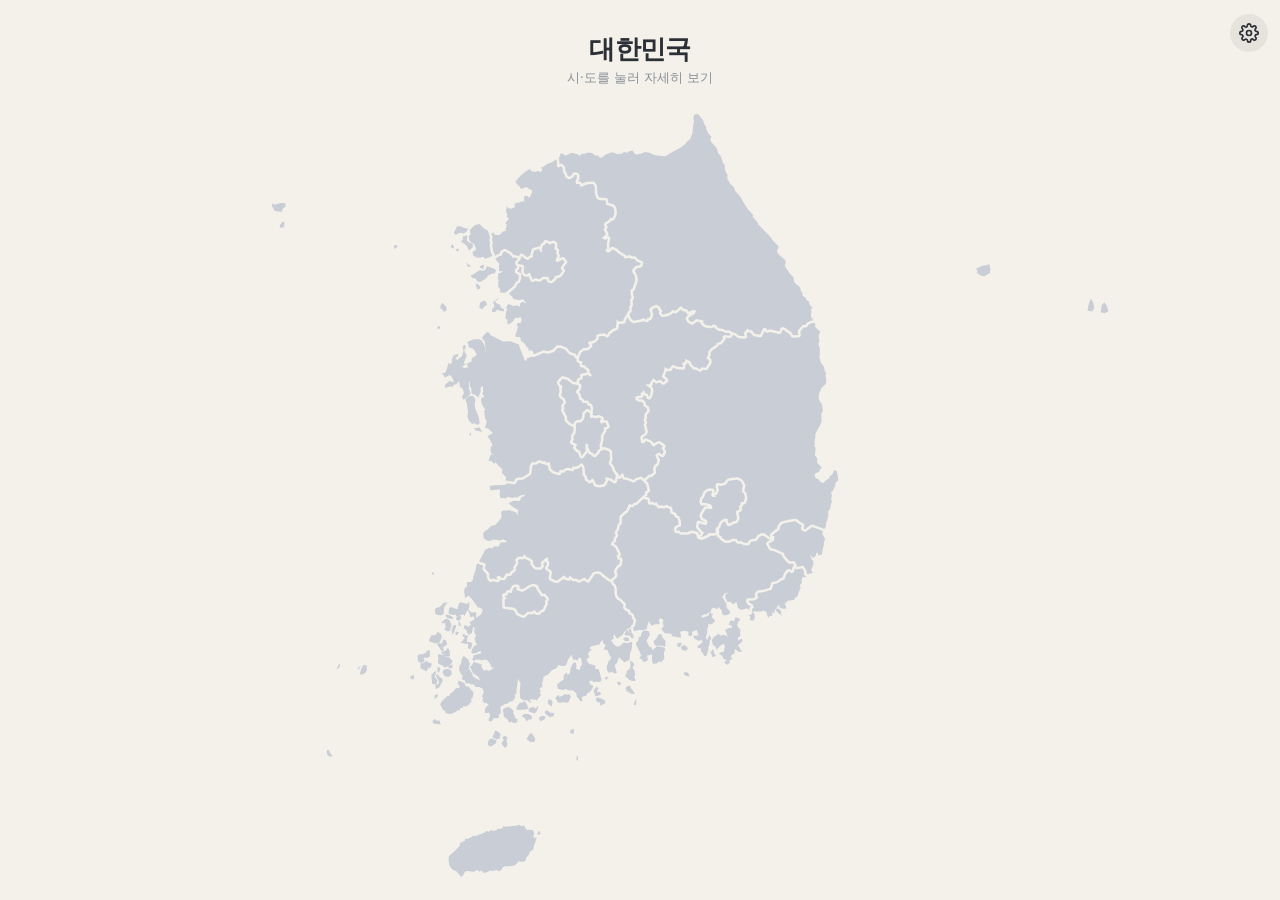
==== GABODA/index.html @ 6cecd407 "Add files via upload" ====
<!DOCTYPE html>
<html lang="ko"><head><meta charset="utf-8">
<meta name="viewport" content="width=device-width, initial-scale=1, viewport-fit=cover">
<link rel="manifest" href="manifest.webmanifest">
<meta name="theme-color" content="#f4f1ea">
<meta name="mobile-web-app-capable" content="yes">
<meta name="apple-mobile-web-app-capable" content="yes">
<meta name="apple-mobile-web-app-status-bar-style" content="default">
<meta name="apple-mobile-web-app-title" content="여행 지도">
<link rel="apple-touch-icon" href="icons/apple-touch-icon.png">
<link rel="icon" type="image/png" sizes="32x32" href="icons/favicon-32.png">
<title>대한민국 스크래치 지도 샘플 2</title>
<style>
:root{color-scheme:light;--bg:#f4f1ea;--fill:#c9ced6;--hover:#6f9fd6;--text:#2b2f36;--muted:#8a909a;--btn:rgba(0,0,0,.06);--sh:rgba(0,0,0,.4);--sheet:#fff;box-sizing:border-box;padding-top:env(safe-area-inset-top,0px);padding-bottom:env(safe-area-inset-bottom,0px)}
@media (prefers-color-scheme:dark){:root:not([data-theme="light"]){color-scheme:dark;--bg:#1d2127;--fill:#4a525d;--hover:#4f86c6;--text:#eee;--muted:#8d95a1;--btn:rgba(255,255,255,.1);--sh:rgba(0,0,0,.75);--sheet:#2a3038}}
:root[data-theme="dark"]{color-scheme:dark;--bg:#1d2127;--fill:#4a525d;--hover:#4f86c6;--text:#eee;--muted:#8d95a1;--btn:rgba(255,255,255,.1);--sh:rgba(0,0,0,.75);--sheet:#2a3038}
html{-webkit-text-size-adjust:100%;text-size-adjust:100%}
html,body{margin:0;height:100%;background:var(--bg);color:var(--text);font-family:system-ui,-apple-system,"Apple SD Gothic Neo","Malgun Gothic",sans-serif;-webkit-tap-highlight-color:transparent;user-select:none;-webkit-user-select:none}
body{height:100dvh;overflow:hidden;overscroll-behavior:none;-webkit-touch-callout:none;display:flex;flex-direction:column;transition:background-color .4s ease,color .4s ease}
header{position:relative;text-align:center;padding:14px 12px 4px;flex:none}
#crumb{margin:0;font-size:13px;line-height:18px;min-height:18px;color:var(--muted);transition:opacity .13s ease,transform .13s ease}
#crumb.out{opacity:0;transform:translateY(-4px)}
h1{margin:0;font-size:26px;font-weight:700;letter-spacing:-.02em;transition:opacity .13s ease,transform .13s ease}
h1.out{opacity:0;transform:translateY(-5px)}
#sub{margin:2px 0 0;font-size:13px;color:var(--muted);min-height:18px}
#back{position:absolute;left:12px;top:16px;border:0;border-radius:999px;background:var(--btn);color:var(--text);font:inherit;font-size:14px;padding:7px 13px;cursor:pointer;opacity:0;transform:translateX(-8px);pointer-events:none;transition:opacity .35s ease,transform .35s ease}
#back.show{opacity:1;transform:none;pointer-events:auto}
#gear,#theme{position:absolute;right:12px;top:14px;width:38px;height:38px;border:0;border-radius:50%;background:var(--btn);color:var(--text);display:grid;place-items:center;cursor:pointer;padding:0;transition:background-color .4s ease,transform .3s ease}
@media (hover:hover){#theme:hover{transform:rotate(18deg)}}
#theme svg{width:20px;height:20px;grid-area:1/1;transition:opacity .3s ease,transform .5s cubic-bezier(.2,.8,.3,1)}
#theme .sun{opacity:0;transform:rotate(-90deg) scale(.5)}
:root[data-theme="dark"] #theme .moon{opacity:0;transform:rotate(90deg) scale(.5)}
:root[data-theme="dark"] #theme .sun{opacity:1;transform:none}
#stage{flex:1;min-height:0;position:relative}
svg#map{position:absolute;left:0;top:0;width:100%;height:100%;display:block;--lift:9px;touch-action:manipulation}
.prov,.city{fill:var(--fill);stroke:var(--bg);paint-order:stroke;stroke-linejoin:round;transform:translateY(0);filter:drop-shadow(0 0 0 rgba(0,0,0,0))}
.prov{stroke-width:5px;transition:transform .3s cubic-bezier(.2,.8,.3,1),filter .3s,fill .25s,opacity .6s ease,stroke .4s ease}
.city{stroke-width:3.5px;opacity:0;transition:transform .3s cubic-bezier(.2,.8,.3,1),filter .3s,fill .25s,opacity .55s ease var(--d,0ms),stroke .4s ease}
.prov.visited,.city.visited{fill:var(--pc,var(--fill))}
@supports (color:color-mix(in srgb,red 50%,white)){.prov.visited,.city.visited{fill:color-mix(in srgb,var(--pc) 55%,var(--bg))}}   /* hover·선택 색보다 연하게 */
.prov.lift,.city.lift{fill:var(--pc,var(--hover));transform:translateY(calc(var(--lift) * -1));filter:drop-shadow(0 calc(var(--lift) * 1.4) calc(var(--lift) * .9) var(--sh))}
.pg{visibility:hidden;transition:visibility 0s .6s}
.pg.on{visibility:visible;transition-delay:0s}
.pg.on .city{opacity:1}
.pg:not(.on) .city{transition-delay:0s,0s,0s,0s}
#pVis{transition:opacity .6s ease}
svg.zoomed #pVis{opacity:.14}
svg.zoomed .prov.sel{opacity:0;transition-delay:0s,0s,0s,.3s}
.city.picked{fill:var(--pc,var(--hover));filter:drop-shadow(0 calc(var(--lift) * .5) calc(var(--lift) * .6) var(--sh))}
.pg .city.gone{opacity:.15;transition-delay:0s}
#sheet{position:fixed;left:12px;right:12px;bottom:calc(12px + env(safe-area-inset-bottom,0px));top:var(--sheet-top,40%);max-width:880px;margin:0 auto;background:var(--sheet);border-radius:28px;box-shadow:0 10px 40px var(--sh);display:flex;flex-direction:column;overflow:hidden;transform:translateY(calc(100% + 40px));opacity:0;visibility:hidden;transition:transform .45s cubic-bezier(.5,0,.75,0),opacity .3s ease,visibility 0s .45s}
#sheet.open{transform:none;opacity:1;visibility:visible;transition:transform .85s cubic-bezier(.22,1,.36,1) .35s,opacity .4s ease .35s,visibility 0s 0s}
.grab{flex:none;width:40px;height:5px;border-radius:3px;background:var(--muted);opacity:.4;margin:10px auto 0}
.shead{flex:none;display:flex;align-items:center;justify-content:space-between;gap:10px;padding:12px 20px 8px}
.shead h2{margin:0;font-size:18px}
.shead button{border:0;border-radius:999px;background:var(--btn);color:var(--text);font:inherit;font-size:14px;padding:8px 14px;cursor:pointer}
.sbody{flex:1;min-height:0;overflow-y:auto;overscroll-behavior:contain;-webkit-overflow-scrolling:touch;padding:6px 20px 24px}
.shead h2{line-height:1.2}
#sheetSub{margin:2px 0 0;font-size:13px;color:var(--muted);min-height:16px}
.list{display:flex;flex-direction:column;gap:10px}
.item{box-sizing:border-box;width:100%;display:flex;align-items:center;gap:6px;padding:12px 8px 12px 12px;border-radius:20px;background:var(--btn);cursor:pointer;transition:transform .2s ease,box-shadow .2s ease}
.item:focus-within{box-shadow:inset 0 0 0 2px var(--pc,var(--hover));outline:none}
@media (hover:hover){.item:hover{box-shadow:inset 0 0 0 2px var(--pc,var(--hover))}}
.item:active{transform:scale(.985)}
.thumb{flex:none;width:56px;height:56px;border-radius:16px;background:var(--pc,var(--hover));display:grid;place-items:center;color:rgba(0,0,0,.4)}
.thumb svg{width:26px;height:26px}
.txt{flex:1;min-width:0;display:flex;flex-direction:column;gap:3px}
.dt{display:block;font-size:15px;font-weight:650;letter-spacing:-.01em;white-space:nowrap;overflow:hidden;text-overflow:ellipsis}
.dur{font-size:12px;color:var(--muted)}
.sm{font-size:14px;color:var(--muted);white-space:nowrap;overflow:hidden;text-overflow:ellipsis}
.side{flex:none;display:flex;align-items:center;gap:4px;color:var(--muted);font-size:12px}
.side svg{width:18px;height:18px}
.empty{text-align:center;color:var(--muted);padding:56px 12px;font-size:14px;line-height:1.7}
.empty b{display:block;color:var(--text);font-size:16px;margin-bottom:4px}
#sheet.open .item,#sheet.open .empty{animation:rise .6s cubic-bezier(.22,1,.36,1) backwards;animation-delay:calc(.8s + var(--i,0) * 70ms)}
@keyframes rise{from{opacity:0;transform:translateY(18px)}to{opacity:1;transform:none}}
#sheetTitle,#sheetSub{transition:opacity .13s ease}
#sheetTitle.out,#sheetSub.out{opacity:0}
.hl{flex:1;display:flex;align-items:center;min-width:0}
.hl>div{min-width:0}
#sheetTitle{white-space:nowrap;overflow:hidden;text-overflow:ellipsis}
#addBtn{flex:none;white-space:nowrap}
#sback{flex:none;width:0;height:32px;margin:0;padding:0;opacity:0;overflow:hidden;border:0;border-radius:50%;background:var(--btn);color:var(--text);display:grid;place-items:center;cursor:pointer;transition:width .4s cubic-bezier(.22,1,.36,1),margin .4s cubic-bezier(.22,1,.36,1),opacity .25s ease}
#sback svg{width:18px;height:18px}
#sheet.gal #sback{width:32px;margin-right:10px;opacity:1}
.panes{position:relative;flex:1;min-height:0;overflow:hidden}
.pane{position:absolute;inset:0;display:flex;flex-direction:column;transition:transform .55s cubic-bezier(.22,1,.36,1) .05s,opacity .35s ease .1s,visibility 0s 0s}
#paneGal{transform:translateX(40px);opacity:0;visibility:hidden;transition:transform .45s cubic-bezier(.4,0,.2,1),opacity .3s ease,visibility 0s .45s}
#sheet.gal #paneList{transform:translateX(-40px);opacity:0;visibility:hidden;pointer-events:none;transition:transform .45s cubic-bezier(.4,0,.2,1),opacity .3s ease,visibility 0s .3s}
#sheet.gal #paneGal{transform:none;opacity:1;visibility:visible;transition:transform .55s cubic-bezier(.22,1,.36,1) .05s,opacity .35s ease .1s,visibility 0s 0s}
.tb{flex:none;display:flex;justify-content:center;padding:2px 0 8px}
.seg{position:relative;display:inline-flex;padding:3px;border-radius:999px;background:var(--btn)}
.seg i{position:absolute;left:3px;top:3px;width:40px;height:26px;border-radius:999px;background:var(--sheet);box-shadow:0 1px 3px var(--sh);transition:transform .4s cubic-bezier(.22,1,.36,1)}
.seg.five i{transform:translateX(40px)}
.seg button{position:relative;z-index:1;width:40px;height:26px;padding:0;border:0;background:none;color:var(--muted);display:grid;place-items:center;cursor:pointer;transition:color .25s}
.seg button.on{color:var(--text)}
.seg svg{width:14px;height:14px}
.gbody{padding:4px 16px 22px}
.ggrid{display:grid;grid-template-columns:repeat(var(--cols,3),1fr);gap:6px}
.ggrid.c5{gap:4px}
.ph{aspect-ratio:1;border-radius:12px;display:grid;place-items:center;color:rgba(0,0,0,.28)}
.ggrid.c5 .ph{border-radius:8px}
.ph svg{width:32%;height:32%}
#sheet.gal .ph{animation:pop .5s cubic-bezier(.22,1,.36,1) backwards;animation-delay:calc(.3s + min(var(--i),14) * 35ms)}
@keyframes pop{from{opacity:0;transform:scale(.9)}}
#viewer{position:fixed;inset:0;z-index:20;visibility:hidden;cursor:default;background:rgba(6,8,12,0);-webkit-backdrop-filter:blur(0);backdrop-filter:blur(0);transition:background-color .45s ease,-webkit-backdrop-filter .45s ease,backdrop-filter .45s ease,visibility 0s .5s}
#viewer.show{visibility:visible;background:rgba(6,8,12,.66);-webkit-backdrop-filter:blur(16px);backdrop-filter:blur(16px);transition:background-color .45s ease,-webkit-backdrop-filter .45s ease,backdrop-filter .45s ease,visibility 0s 0s}
.vph{position:fixed;margin:0;overflow:hidden;aspect-ratio:auto}
#vcap{position:fixed;margin:0;color:#fff;font-size:16px;line-height:1.5;text-align:center;opacity:0;transform:translateY(10px);transition:opacity .2s ease,transform .45s cubic-bezier(.22,1,.36,1)}
#viewer.show #vcap{opacity:1;transform:none;transition:opacity .35s ease .3s,transform .5s cubic-bezier(.22,1,.36,1) .3s}
.ph{cursor:pointer}
[hidden]{display:none!important}
#addBtn{transition:opacity .25s ease}
#sheet.gal #sback,#sheet.frm #sback{width:32px;margin-right:10px;opacity:1}
#sheet.frm #paneList,#sheet.frm #paneGal{transform:translateX(-40px);opacity:0;visibility:hidden;pointer-events:none;transition:transform .45s cubic-bezier(.4,0,.2,1),opacity .3s ease,visibility 0s .3s}
#paneForm{transform:translateX(40px);opacity:0;visibility:hidden;transition:transform .45s cubic-bezier(.4,0,.2,1),opacity .3s ease,visibility 0s .45s}
#sheet.frm #paneForm{transform:none;opacity:1;visibility:visible;transition:transform .55s cubic-bezier(.22,1,.36,1) .05s,opacity .35s ease .1s,visibility 0s 0s}
#sheet.frm #addBtn{opacity:0;pointer-events:none}
.fbody{padding:6px 20px 14px}
.flabel{font-size:13px;font-weight:650;color:var(--muted);margin-bottom:8px}
.flabel .opt{font-weight:500;opacity:.8}
.sflabel{font-size:12px;color:var(--muted);margin:0 0 5px 2px}
.field{margin-top:20px}
.row2{display:grid;grid-template-columns:1fr 1fr;gap:10px}
.drop{position:relative;width:100%;aspect-ratio:16/10;border:0;border-radius:20px;background-color:var(--btn);background-size:cover;background-position:center;display:grid;place-items:center;color:var(--muted);font:inherit;font-size:14px;cursor:pointer;overflow:hidden;transition:opacity .2s ease,transform .2s ease}
.drop.wide{aspect-ratio:4/3}
.drop:active{transform:scale(.99)}
.drop.busy{opacity:.55}
.drop .dh{display:grid;gap:8px;justify-items:center}
.drop .dh svg{width:30px;height:30px}
.drop.has .dh{display:none}
.drop .chg{position:absolute;right:10px;bottom:10px;padding:6px 12px;border-radius:999px;background:rgba(0,0,0,.55);color:#fff;font-size:12px;opacity:0;pointer-events:none;transition:opacity .25s ease}
.drop.has .chg{opacity:1}
.inp{-webkit-appearance:none;appearance:none;-webkit-user-select:text;user-select:text;display:block;min-height:48px;text-align:left;width:100%;box-sizing:border-box;min-width:0;border:0;border-radius:14px;background:var(--btn);color:var(--text);font:inherit;font-size:16px;padding:13px 14px;outline:none;box-shadow:inset 0 0 0 2px transparent;transition:box-shadow .2s ease}
.inp:focus{box-shadow:inset 0 0 0 2px var(--pc,var(--hover))}
.fcount{text-align:right;font-size:12px;color:var(--muted);margin:6px 4px 0}
.fbar{flex:none;padding:8px 20px 18px}
.save{width:100%;border:0;border-radius:999px;padding:14px;font:inherit;font-size:16px;font-weight:650;color:#1d2127;background:var(--pc,var(--hover));cursor:pointer;transition:opacity .25s ease,transform .2s ease}
.save:disabled{opacity:.35;cursor:default}
.save:not(:disabled):active{transform:scale(.985)}
.gempty{grid-column:1/-1}
#sheet.open .list.re .item{animation-delay:calc(.12s + var(--i,0) * 40ms)}
#sheet.open .list.re .item.new{animation:rise .6s cubic-bezier(.22,1,.36,1) backwards,flash 2s ease both;animation-delay:calc(.12s + var(--i,0) * 40ms),.5s}
@keyframes flash{0%,55%{box-shadow:inset 0 0 0 2px var(--pc,var(--hover))}100%{box-shadow:inset 0 0 0 2px transparent}}
#sheet.gal .ph.add{animation-delay:.35s}
#sheet.gal .ph.re{animation:none}
@media (min-width:900px){
  #sheet{left:auto;right:16px;margin:0;max-width:none;width:clamp(420px,42vw,640px);bottom:calc(16px + env(safe-area-inset-bottom,0px));transform:translateX(calc(100% + 60px))}   /* 넓은 화면: 오른쪽에서 나와 오른쪽에 위치 */
}
#toast{position:fixed;left:50%;bottom:calc(28px + env(safe-area-inset-bottom,0px));z-index:40;max-width:calc(100vw - 32px);padding:11px 18px;border-radius:999px;background:rgba(20,22,26,.92);color:#fff;font-size:14px;text-align:center;opacity:0;transform:translate(-50%,12px);pointer-events:none;transition:opacity .3s ease,transform .4s cubic-bezier(.22,1,.36,1)}
#toast.show{opacity:1;transform:translate(-50%,0)}

.ib{appearance:none;border:0;background:none;color:inherit;font:inherit;text-align:left;flex:1;min-width:0;display:flex;align-items:center;gap:14px;padding:0;cursor:pointer;outline:none}
.rc{flex:none;width:36px;display:flex;flex-direction:column;align-items:center;justify-content:center;gap:1px}
.sc{font-size:12px;line-height:1.2;color:var(--muted);white-space:nowrap;cursor:pointer}
.more{flex:none;width:36px;height:32px;border:0;border-radius:50%;background:none;color:var(--muted);display:grid;place-items:center;cursor:pointer;transition:background .2s ease}
@media (hover:hover){.more:hover{background:rgba(128,128,128,.2)}}
.more svg{width:20px;height:20px}
#menu{position:fixed;z-index:30;min-width:140px;padding:6px;border-radius:16px;background:var(--sheet);box-shadow:0 12px 40px var(--sh),0 0 0 1px var(--btn);transform-origin:top right;transform:scale(.9);opacity:0;visibility:hidden;transition:transform .25s cubic-bezier(.22,1,.36,1),opacity .2s ease,visibility 0s .25s}
#menu.show{transform:none;opacity:1;visibility:visible;transition-delay:0s}
#menu button{display:flex;align-items:center;gap:10px;width:100%;border:0;background:none;color:#ff6b6b;font:inherit;font-size:15px;padding:11px 12px;border-radius:10px;cursor:pointer}
#menu button:hover{background:var(--btn)}
#menu svg{width:18px;height:18px}
#dlg,#prog,#settings{position:fixed;inset:0;z-index:35;display:grid;place-items:center;padding:24px;background:rgba(6,8,12,0);-webkit-backdrop-filter:blur(0);backdrop-filter:blur(0);visibility:hidden;transition:background-color .3s ease,-webkit-backdrop-filter .3s ease,backdrop-filter .3s ease,visibility 0s .3s}
#dlg.show,#prog.show,#settings.show{visibility:visible;background:rgba(6,8,12,.5);-webkit-backdrop-filter:blur(8px);backdrop-filter:blur(8px);transition-delay:0s}
#dlg .card,#prog .card,#settings .card{width:min(320px,100%);background:var(--sheet);color:var(--text);border-radius:24px;padding:22px 20px 16px;box-shadow:0 20px 60px rgba(0,0,0,.4);transform:scale(.92) translateY(8px);opacity:0;transition:transform .4s cubic-bezier(.22,1,.36,1),opacity .25s ease}
#dlg.show .card,#prog.show .card,#settings.show .card{transform:none;opacity:1}
#dlg h3,#prog h3,#settings h3{margin:0 0 6px;font-size:17px}
#dlg p,#prog p,#settings p{margin:0 0 18px;font-size:14px;color:var(--muted);line-height:1.55}
#dlg .btns,#prog .btns,#settings .btns{display:flex;gap:10px}
#dlg .btns button,#prog .btns button,#settings .btns button{flex:1;border:0;border-radius:999px;padding:12px;font:inherit;font-size:15px;font-weight:650;cursor:pointer;background:var(--btn);color:var(--text)}
#dlg .btns .danger,#prog .btns .danger,#settings .btns .danger{background:#ff6b6b;color:#fff}
#toast.act{pointer-events:auto}
#toast button{margin-left:14px;border:0;background:none;color:#8fc1ff;font:inherit;font-weight:650;cursor:pointer;padding:0}
.tb{position:relative}
.ph{position:relative}
#vdel{position:fixed;top:calc(14px + env(safe-area-inset-top,0px));right:14px;width:44px;height:44px;border:0;border-radius:50%;background:rgba(255,255,255,.14);color:#fff;display:grid;place-items:center;cursor:pointer;opacity:0;transition:opacity .25s ease,background .2s ease}
#viewer.show #vdel{opacity:1;transition:opacity .35s ease .3s,background .2s ease}
#vdel:hover{background:rgba(255,107,107,.75)}
#vdel svg{width:22px;height:22px}
input{-webkit-user-select:text;user-select:text}
.inp::-webkit-date-and-time-value{text-align:left;min-height:1.4em}
#sheet,.panes,.drop{isolation:isolate}
.shd{fill:#000;stroke:none;opacity:0;pointer-events:none;transition:opacity .3s ease}
html.wk .lift,html.wk .picked{filter:none!important}
#back.lock,#back.show.lock{opacity:0;pointer-events:none}
#settings{z-index:32}
#prog{z-index:36}
#theme{position:relative;right:auto;top:auto;flex:none}
@media (hover:hover){#gear:hover{transform:rotate(60deg)}}
#gear svg{width:20px;height:20px}
#gear.dot::after{content:'';position:absolute;right:5px;top:5px;width:9px;height:9px;box-sizing:border-box;border-radius:50%;background:#ff6b6b;border:2px solid var(--bg)}
#dlg .btns .ok,#prog .btns .ok{background:var(--hover);color:#fff}
.shd2{display:flex;align-items:center;justify-content:space-between;margin-bottom:4px}
#settings .shd2 h3{margin:0}
#setClose{width:34px;height:34px;border:0;border-radius:50%;background:var(--btn);color:var(--text);display:grid;place-items:center;cursor:pointer;padding:0}
#setClose svg{width:18px;height:18px}
.srow{display:flex;align-items:center;justify-content:space-between;gap:12px;width:100%;box-sizing:border-box;margin-top:10px;padding:10px 14px;min-height:56px;border:0;border-radius:16px;background:var(--btn);color:var(--text);font:inherit;font-size:16px;text-align:left}
button.srow{cursor:pointer}
.srow svg.i{width:20px;height:20px;color:var(--muted);flex:none}
#settings .sinfo{white-space:pre-line;margin:14px 2px 0;font-size:12px;line-height:1.7;color:var(--muted)}
.bar{height:6px;border-radius:3px;background:var(--btn);overflow:hidden;margin:0 0 18px}
.bar i{display:block;height:100%;width:0;border-radius:3px;background:var(--hover);transition:width .25s ease}
#pgMsg{white-space:pre-line}
.allbtn{display:flex;align-items:center;justify-content:center;width:100%;box-sizing:border-box;padding:14px;border:0;border-radius:16px;background:var(--btn);color:var(--text);font:inherit;font-size:15px;font-weight:650;cursor:pointer;transition:transform .2s ease,box-shadow .2s ease}
@media (hover:hover){.allbtn:hover{box-shadow:inset 0 0 0 2px var(--pc,var(--hover))}}
.allbtn:active{transform:scale(.985)}
#sheet.open .allbtn{animation:rise .6s cubic-bezier(.22,1,.36,1) backwards;animation-delay:calc(.8s + var(--i,0) * 70ms)}
#sheet.open .list.re .allbtn{animation-delay:calc(.12s + var(--i,0) * 40ms)}
.hit{fill:transparent;stroke:none;pointer-events:all;cursor:pointer}
.chg{display:none}.chg.on{display:block}
svg.zoomed #pHit{pointer-events:none}
svg.zoomed #pHit .hit{pointer-events:none}
</style>
<script>if(/AppleWebKit/.test(navigator.userAgent)&&!/Chrome|Chromium|Edg|Android/.test(navigator.userAgent))document.documentElement.classList.add('wk');try{var s=localStorage.getItem('theme');document.documentElement.dataset.theme=s||(matchMedia('(prefers-color-scheme: dark)').matches?'dark':'light')}catch(e){}</script></head><body>
<header>
<button id="back" aria-label="대한민국 전체 보기">‹ 대한민국</button>
<button id="gear" type="button" aria-label="설정" title="설정"><svg viewBox="0 0 24 24" fill="none" stroke="currentColor" stroke-width="2" stroke-linecap="round" stroke-linejoin="round"><circle cx="12" cy="12" r="3"/><path d="M19.4 15a1.7 1.7 0 00.3 1.8l.1.1a2 2 0 11-2.8 2.8l-.1-.1a1.7 1.7 0 00-1.8-.3 1.7 1.7 0 00-1 1.5V21a2 2 0 11-4 0v-.1a1.7 1.7 0 00-1.1-1.5 1.7 1.7 0 00-1.8.3l-.1.1a2 2 0 11-2.8-2.8l.1-.1a1.7 1.7 0 00.3-1.8 1.7 1.7 0 00-1.5-1H3a2 2 0 110-4h.1a1.7 1.7 0 001.5-1.1 1.7 1.7 0 00-.3-1.8l-.1-.1a2 2 0 112.8-2.8l.1.1a1.7 1.7 0 001.8.3H9a1.7 1.7 0 001-1.5V3a2 2 0 114 0v.1a1.7 1.7 0 001 1.5 1.7 1.7 0 001.8-.3l.1-.1a2 2 0 112.8 2.8l-.1.1a1.7 1.7 0 00-.3 1.8V9a1.7 1.7 0 001.5 1H21a2 2 0 110 4h-.1a1.7 1.7 0 00-1.5 1z"/></svg></button>
<p id="crumb"></p>
<h1 id="title">대한민국</h1>
<p id="sub">시·도를 눌러 자세히 보기</p>
</header>
<div id="stage">
<svg id="map" xmlns="http://www.w3.org/2000/svg" viewBox="0 0 987 900">
<defs><path id="p0" fill-rule="evenodd" vector-effect="non-scaling-stroke" d="M307.9,851.9L309.6,848.9L307.8,844.8L303.7,843.9L301.7,844.7L298.2,841.5L297.8,839.2L294.0,839.7L291.9,838.2L288.1,839.4L274.9,840.5L273.0,839.8L271.6,842.8L266.8,842.9L264.7,844.7L260.3,845.7L259.1,844.1L255.7,846.4L252.8,845.6L251.0,847.5L239.6,851.8L238.3,850.9L231.6,854.7L227.9,854.8L227.5,857.2L221.5,860.0L221.5,863.0L215.1,869.7L209.0,874.7L208.2,878.4L209.1,885.5L211.0,889.2L213.4,891.4L217.8,893.3L223.0,900.0L225.9,897.9L226.5,895.2L229.5,892.7L238.2,893.8L242.0,891.7L244.5,893.7L247.1,892.3L249.7,895.3L254.9,894.0L256.5,892.2L260.2,892.8L265.3,891.7L266.9,893.1L269.7,892.1L272.7,888.2L275.1,887.2L279.5,887.5L286.7,886.0L291.1,881.3L295.2,882.2L298.9,881.0L300.0,876.9L303.2,873.6L303.9,870.5L308.4,867.3L308.5,864.8L312.3,853.5L309.1,853.6L307.9,851.9ZM314.9,844.9L312.9,848.5L313.8,850.4L317.0,848.8L314.9,844.9Z"/><path id="c0" fill-rule="evenodd" vector-effect="non-scaling-stroke" d="M209.1,885.5L211.0,889.2L213.4,891.4L217.8,893.3L223.0,900.0L225.9,897.9L226.5,895.2L229.5,892.7L238.2,893.8L242.0,891.7L244.5,893.7L247.1,892.3L249.7,895.3L254.9,894.0L256.5,892.2L260.2,892.8L265.3,891.7L266.9,893.1L269.7,892.1L272.7,888.2L275.1,887.2L279.5,887.5L286.7,886.0L291.1,881.3L295.2,882.2L298.9,881.0L300.0,876.9L303.2,873.6L303.9,870.5L308.4,867.3L308.5,864.8L312.3,853.5L309.1,853.6L307.9,851.9L305.8,852.3L297.0,858.0L292.5,858.9L288.3,862.8L285.0,861.6L281.4,862.2L278.8,865.8L274.5,865.8L264.6,870.6L260.6,870.4L258.8,872.0L252.4,873.3L246.4,872.7L245.3,875.1L242.7,876.1L236.9,874.6L231.8,875.7L230.0,878.0L224.8,880.3L222.7,883.0L217.5,885.1L213.6,883.1L210.2,883.7L209.1,885.5Z"/><path id="c1" fill-rule="evenodd" vector-effect="non-scaling-stroke" d="M314.9,844.9L312.9,848.5L313.8,850.4L317.0,848.8L314.9,844.9ZM305.8,852.3L297.0,858.0L292.5,858.9L288.3,862.8L285.0,861.6L281.4,862.2L278.8,865.8L274.5,865.8L264.6,870.6L260.6,870.4L258.8,872.0L252.4,873.3L246.4,872.7L245.3,875.1L242.7,876.1L236.9,874.6L231.8,875.7L230.0,878.0L224.8,880.3L222.7,883.0L217.5,885.1L213.6,883.1L210.2,883.7L209.1,885.5L208.2,878.4L209.0,874.7L215.1,869.7L221.5,863.0L221.5,860.0L227.5,857.2L227.9,854.8L231.6,854.7L238.3,850.9L239.6,851.8L251.0,847.5L252.8,845.6L255.7,846.4L259.1,844.1L260.3,845.7L264.7,844.7L266.8,842.9L271.6,842.8L273.0,839.8L274.9,840.5L288.1,839.4L291.9,838.2L294.0,839.7L297.8,839.2L298.2,841.5L301.7,844.7L303.7,843.9L307.8,844.8L309.6,848.9L307.9,851.9L305.8,852.3Z"/><path id="p1" fill-rule="evenodd" vector-effect="non-scaling-stroke" d="M477.3,471.1L472.5,469.0L471.9,463.5L467.4,462.1L465.8,460.8L462.1,462.4L459.5,461.3L456.9,462.4L453.3,457.7L451.4,458.8L448.6,457.1L446.1,458.0L445.9,454.3L443.9,452.0L439.8,451.8L440.1,448.2L435.3,452.4L429.5,458.3L426.7,458.7L424.6,460.8L421.0,460.1L417.6,467.7L414.9,469.2L412.1,472.3L409.8,474.1L409.7,482.2L407.5,484.1L406.7,488.8L404.2,493.4L405.3,497.4L403.2,499.3L402.9,503.0L400.8,504.8L399.5,508.0L404.7,511.4L408.6,519.4L406.4,520.6L407.5,525.4L410.5,525.7L409.8,530.9L406.9,532.8L402.9,539.4L404.6,543.0L404.2,544.9L400.5,548.4L398.5,548.8L400.9,555.6L402.8,556.6L404.0,560.7L403.8,565.2L404.8,569.5L407.6,573.3L409.5,573.8L414.3,578.5L414.2,583.0L417.5,586.5L420.0,587.1L420.3,589.8L424.2,591.7L424.6,595.2L426.6,597.2L425.4,602.1L423.7,604.6L426.4,610.0L433.3,608.5L438.4,608.9L442.3,607.0L442.2,605.0L444.8,597.8L446.1,601.3L448.2,604.0L450.0,602.1L457.3,601.4L456.3,596.1L458.7,594.5L461.9,597.4L460.5,599.9L462.2,603.7L459.2,607.3L462.7,612.0L465.5,612.8L471.3,613.1L471.6,616.0L482.4,617.7L481.6,610.6L487.6,609.4L491.4,611.1L490.9,614.6L493.3,616.0L495.6,614.7L495.5,610.8L501.0,608.7L501.5,610.5L503.0,615.2L496.6,615.3L498.5,619.3L504.1,621.7L505.6,619.8L508.2,622.7L500.8,628.6L506.1,630.8L505.9,634.1L507.6,635.0L509.9,639.6L512.4,639.0L514.6,632.8L514.6,628.9L516.0,625.6L516.5,620.6L518.2,618.8L515.8,614.1L513.3,620.5L511.7,617.6L513.5,611.4L513.2,607.3L514.7,604.6L514.2,601.1L517.5,602.2L519.5,601.3L522.8,597.7L518.6,593.3L520.1,589.4L515.4,588.5L515.0,591.5L507.5,594.3L506.3,592.0L510.5,589.8L512.0,590.7L514.4,588.2L517.2,588.2L518.1,583.9L520.9,582.3L524.9,584.0L527.0,581.4L530.7,586.3L530.5,588.6L532.8,591.5L536.4,590.9L540.8,588.8L539.0,585.1L536.3,582.8L536.0,577.9L531.1,569.4L534.0,565.3L538.5,564.8L534.4,566.9L535.0,571.5L537.4,575.5L540.5,575.3L544.3,578.4L547.7,575.2L549.7,582.7L553.7,584.9L559.9,583.1L563.0,585.2L565.8,583.7L568.4,582.3L567.0,578.6L563.0,576.5L561.9,574.0L568.5,573.9L571.6,572.4L573.7,569.9L572.2,566.6L574.0,564.6L579.3,564.2L589.3,561.2L591.3,554.7L596.4,553.6L601.5,549.8L604.2,549.4L606.7,542.8L609.5,539.6L613.0,541.7L615.6,540.2L616.8,535.7L619.1,532.1L615.9,527.1L611.2,527.8L608.4,525.5L604.3,520.4L603.9,517.9L592.7,512.9L588.8,512.3L585.7,507.0L592.3,503.0L592.4,498.0L590.0,497.1L587.1,499.2L581.2,494.7L577.7,494.2L572.4,497.0L569.9,501.0L567.2,500.9L562.8,502.4L560.9,506.1L557.4,505.8L552.6,503.7L549.7,504.0L548.1,501.4L543.6,500.8L539.6,502.7L535.0,503.1L530.4,499.9L530.2,498.0L527.3,496.5L527.5,491.9L525.9,486.8L523.6,488.1L523.1,494.0L520.4,494.6L515.2,494.1L513.2,496.7L506.5,499.3L505.0,498.6L503.9,498.5L502.9,493.4L496.3,491.3L492.6,491.9L490.3,493.4L482.2,493.2L480.1,490.9L477.2,491.6L477.3,488.3L482.4,486.4L482.3,480.1L480.4,474.9L477.3,473.4L477.3,471.1ZM459.7,613.5L456.2,613.5L452.3,620.0L450.0,621.7L451.0,626.1L453.5,627.3L458.3,626.8L463.8,628.3L464.2,621.6L460.2,616.9L459.7,613.5ZM441.2,609.0L437.8,609.7L435.7,612.4L435.1,616.2L432.5,617.2L432.0,621.0L429.2,623.8L430.0,627.6L433.0,632.8L435.4,638.4L433.2,641.6L435.8,642.7L437.4,645.6L440.0,646.3L443.5,643.9L442.4,639.0L448.4,637.1L448.0,644.5L449.4,648.3L453.3,648.1L457.1,645.9L458.7,646.8L462.9,642.4L462.1,634.2L463.5,633.4L463.4,629.7L459.6,628.3L453.9,627.8L449.1,632.4L447.5,628.9L445.0,628.2L441.6,621.2L445.9,614.3L444.2,610.1L441.2,609.0ZM546.6,593.5L544.9,599.0L542.2,597.0L540.0,598.6L538.7,602.4L542.6,603.5L542.1,606.3L538.5,606.3L533.9,609.0L535.5,610.7L537.5,616.5L533.6,614.3L528.8,615.3L526.1,612.7L524.5,615.1L521.9,615.9L518.7,620.5L520.0,626.6L522.6,627.8L524.6,632.0L528.4,627.6L532.9,624.4L534.0,628.0L533.0,634.2L527.5,635.3L528.2,637.5L531.0,639.0L532.7,643.1L536.6,644.0L533.2,647.2L537.2,649.7L540.3,646.8L539.0,644.5L542.9,642.8L541.0,639.4L545.8,635.7L545.7,631.1L550.5,634.2L554.7,634.5L549.5,626.6L555.1,622.0L554.0,618.2L551.2,620.9L548.8,618.4L551.6,616.7L552.5,614.2L551.8,610.7L552.9,608.9L548.6,603.5L549.6,599.1L552.2,597.1L551.0,594.7L546.6,593.5ZM487.0,658.1L485.3,660.6L487.9,662.7L492.5,663.3L490.9,658.9L487.0,658.1ZM520.2,630.7L517.1,635.3L518.8,637.4L518.6,639.8L521.2,640.4L523.6,638.8L521.6,636.3L520.2,630.7ZM487.1,626.6L484.3,626.9L482.1,629.4L483.9,632.2L488.3,633.3L490.7,630.2L487.1,626.6ZM481.5,623.3L478.1,624.4L477.7,626.3L479.6,628.9L481.5,628.4L483.5,624.6L481.5,623.3Z"/><path id="c2" fill-rule="evenodd" vector-effect="non-scaling-stroke" d="M477.3,471.1L472.5,469.0L471.9,463.5L467.4,462.1L464.6,466.2L462.6,466.3L460.0,469.6L462.1,470.9L461.2,475.2L467.5,486.8L462.0,487.5L461.2,490.2L458.0,491.8L454.9,495.8L452.5,506.5L449.2,508.8L449.8,514.0L450.2,517.0L453.5,526.1L459.9,531.1L463.2,532.7L467.2,537.1L466.0,538.6L468.0,539.0L472.6,535.7L475.1,536.0L480.7,533.9L480.1,530.5L483.1,525.7L483.4,519.9L489.5,518.1L491.4,515.2L497.7,514.5L501.8,517.0L505.2,516.7L505.2,513.9L502.6,511.3L502.3,508.3L503.8,504.1L502.5,499.3L503.9,498.5L502.9,493.4L496.3,491.3L492.6,491.9L490.3,493.4L482.2,493.2L480.1,490.9L477.2,491.6L477.3,488.3L482.4,486.4L482.3,480.1L480.4,474.9L477.3,473.4L477.3,471.1Z"/><path id="c3" fill-rule="evenodd" vector-effect="non-scaling-stroke" d="M465.8,460.8L462.1,462.4L459.5,461.3L456.9,462.4L453.3,457.7L451.4,458.8L448.6,457.1L446.1,458.0L445.9,454.3L443.9,452.0L439.8,451.8L440.1,448.2L435.3,452.4L429.5,458.3L426.7,458.7L424.6,460.8L421.0,460.1L417.6,467.7L414.9,469.2L412.1,472.3L416.2,476.0L416.9,478.7L419.5,480.7L421.4,478.7L426.3,483.0L428.8,486.2L433.5,490.3L436.1,490.9L438.7,488.9L438.7,493.9L436.7,499.6L433.3,503.0L435.9,505.5L438.8,508.7L439.6,512.1L442.4,511.4L445.2,514.5L449.8,514.0L449.2,508.8L452.5,506.5L454.9,495.8L458.0,491.8L461.2,490.2L462.0,487.5L467.5,486.8L461.2,475.2L462.1,470.9L460.0,469.6L462.6,466.3L464.6,466.2L467.4,462.1L465.8,460.8Z"/><path id="c4" fill-rule="evenodd" vector-effect="non-scaling-stroke" d="M412.1,472.3L409.8,474.1L409.7,482.2L407.5,484.1L406.7,488.8L404.2,493.4L405.3,497.4L403.2,499.3L402.9,503.0L400.8,504.8L399.5,508.0L404.7,511.4L408.6,519.4L406.4,520.6L407.5,525.4L410.5,525.7L409.8,530.9L406.9,532.8L402.9,539.4L404.6,543.0L404.2,544.9L406.9,546.2L413.4,547.1L415.0,547.6L419.1,544.1L420.2,538.1L426.9,526.1L426.1,523.7L430.3,521.7L429.1,518.7L431.5,517.1L431.6,512.2L435.9,505.5L433.3,503.0L436.7,499.6L438.7,493.9L438.7,488.9L436.1,490.9L433.5,490.3L428.8,486.2L426.3,483.0L421.4,478.7L419.5,480.7L416.9,478.7L416.2,476.0L412.1,472.3Z"/><path id="c5" fill-rule="evenodd" vector-effect="non-scaling-stroke" d="M435.9,505.5L431.6,512.2L431.5,517.1L429.1,518.7L430.3,521.7L426.1,523.7L426.9,526.1L420.2,538.1L419.1,544.1L415.0,547.6L413.4,547.1L413.6,552.8L415.6,556.1L421.5,558.7L422.1,560.8L425.2,563.6L431.8,563.2L436.1,560.2L437.0,557.2L440.7,558.5L440.5,562.5L443.0,562.9L443.5,559.5L446.9,558.6L450.8,559.1L453.0,555.1L457.3,549.7L462.3,548.1L463.1,544.7L466.0,544.1L470.6,545.2L468.3,543.4L466.0,538.6L467.2,537.1L463.2,532.7L459.9,531.1L453.5,526.1L450.2,517.0L449.8,514.0L445.2,514.5L442.4,511.4L439.6,512.1L438.8,508.7L435.9,505.5Z"/><path id="c6" fill-rule="evenodd" vector-effect="non-scaling-stroke" d="M413.4,547.1L406.9,546.2L404.2,544.9L400.5,548.4L398.5,548.8L400.9,555.6L402.8,556.6L404.0,560.7L403.8,565.2L404.8,569.5L407.6,573.3L409.5,573.8L414.3,578.5L414.2,583.0L417.5,586.5L420.0,587.1L420.3,589.8L424.2,591.7L424.6,595.2L426.6,597.2L425.4,602.1L423.7,604.6L426.4,610.0L433.3,608.5L438.4,608.9L442.3,607.0L442.2,605.0L444.8,597.8L445.0,593.1L446.0,592.2L442.4,586.9L443.2,580.2L439.2,576.9L447.5,574.3L446.9,571.9L440.9,567.4L440.5,562.5L440.7,558.5L437.0,557.2L436.1,560.2L431.8,563.2L425.2,563.6L422.1,560.8L421.5,558.7L415.6,556.1L413.6,552.8L413.4,547.1Z"/><path id="c7" fill-rule="evenodd" vector-effect="non-scaling-stroke" d="M459.7,613.5L456.2,613.5L452.3,620.0L450.0,621.7L451.0,626.1L453.5,627.3L458.3,626.8L463.8,628.3L464.2,621.6L460.2,616.9L459.7,613.5ZM441.2,609.0L437.8,609.7L435.7,612.4L435.1,616.2L432.5,617.2L432.0,621.0L429.2,623.8L430.0,627.6L433.0,632.8L435.4,638.4L433.2,641.6L435.8,642.7L437.4,645.6L440.0,646.3L443.5,643.9L442.4,639.0L448.4,637.1L448.0,644.5L449.4,648.3L453.3,648.1L457.1,645.9L458.7,646.8L462.9,642.4L462.1,634.2L463.5,633.4L463.4,629.7L459.6,628.3L453.9,627.8L449.1,632.4L447.5,628.9L445.0,628.2L441.6,621.2L445.9,614.3L444.2,610.1L441.2,609.0Z"/><path id="c8" fill-rule="evenodd" vector-effect="non-scaling-stroke" d="M502.0,579.0L496.4,579.3L494.1,578.3L487.9,579.0L485.7,581.2L483.3,581.1L480.9,583.8L481.4,589.6L480.0,591.7L477.1,595.5L476.5,599.1L473.2,603.5L472.9,607.0L470.6,611.1L471.3,613.1L471.6,616.0L482.4,617.7L481.6,610.6L487.6,609.4L491.4,611.1L490.9,614.6L493.3,616.0L495.6,614.7L495.5,610.8L501.0,608.7L501.5,610.5L506.6,608.8L507.5,606.6L512.1,604.2L514.7,604.6L514.2,601.1L517.5,602.2L519.5,601.3L522.8,597.7L518.6,593.3L520.1,589.4L515.4,588.5L515.0,591.5L507.5,594.3L506.3,592.0L510.5,589.8L512.0,590.7L512.8,586.0L507.6,583.7L505.4,581.9L502.6,581.9L502.0,579.0Z"/><path id="c9" fill-rule="evenodd" vector-effect="non-scaling-stroke" d="M525.9,486.8L523.6,488.1L523.1,494.0L520.4,494.6L515.2,494.1L513.2,496.7L506.5,499.3L505.0,498.6L503.9,498.5L502.5,499.3L503.8,504.1L502.3,508.3L502.6,511.3L505.2,513.9L511.2,517.6L512.5,519.3L510.1,522.5L506.2,523.9L505.5,526.2L507.0,529.1L512.0,530.9L513.9,534.9L515.1,536.1L519.9,536.6L522.7,534.0L527.0,535.3L529.6,537.2L532.7,537.1L535.5,534.7L538.2,536.9L543.4,538.2L541.7,535.0L542.6,530.1L540.2,526.0L533.6,524.7L532.0,518.4L534.5,509.8L533.9,503.8L535.0,503.1L530.4,499.9L530.2,498.0L527.3,496.5L527.5,491.9L525.9,486.8Z"/><path id="c10" fill-rule="evenodd" vector-effect="non-scaling-stroke" d="M513.9,534.9L511.7,537.2L512.0,539.9L507.0,540.5L508.2,543.5L506.0,544.8L502.3,543.2L500.8,540.5L497.4,540.4L497.2,547.1L494.3,549.0L495.8,553.0L493.1,554.5L492.1,557.4L496.0,560.7L499.5,565.8L502.6,565.3L504.6,567.8L509.1,566.1L509.5,569.5L513.0,572.8L515.2,570.2L519.6,568.9L521.0,566.6L519.1,563.6L518.8,560.1L521.2,556.0L523.4,554.7L527.1,555.8L530.1,554.0L534.7,555.0L532.1,550.2L533.4,548.7L531.3,546.1L530.4,541.5L532.9,539.0L532.7,537.1L529.6,537.2L527.0,535.3L522.7,534.0L519.9,536.6L515.1,536.1L513.9,534.9Z"/><path id="c11" fill-rule="evenodd" vector-effect="non-scaling-stroke" d="M505.2,513.9L505.2,516.7L501.8,517.0L497.7,514.5L491.4,515.2L489.5,518.1L483.4,519.9L483.1,525.7L480.1,530.5L480.7,533.9L475.1,536.0L472.6,535.7L468.0,539.0L466.0,538.6L468.3,543.4L470.6,545.2L476.0,541.8L479.0,546.2L478.4,548.0L479.2,553.3L481.5,555.9L484.7,556.1L486.6,557.9L492.1,557.4L493.1,554.5L495.8,553.0L494.3,549.0L497.2,547.1L497.4,540.4L500.8,540.5L502.3,543.2L506.0,544.8L508.2,543.5L507.0,540.5L512.0,539.9L511.7,537.2L513.9,534.9L512.0,530.9L507.0,529.1L505.5,526.2L506.2,523.9L510.1,522.5L512.5,519.3L511.2,517.6L505.2,513.9Z"/><path id="c12" fill-rule="evenodd" vector-effect="non-scaling-stroke" d="M554.8,572.4L556.3,567.8L553.2,565.8L552.4,561.3L549.7,551.3L551.1,546.5L553.7,547.7L557.6,542.4L553.9,542.2L548.1,537.2L543.4,538.2L538.2,536.9L535.5,534.7L532.7,537.1L532.9,539.0L530.4,541.5L531.3,546.1L533.4,548.7L532.1,550.2L534.7,555.0L530.1,554.0L527.1,555.8L523.4,554.7L521.2,556.0L518.8,560.1L519.1,563.6L521.0,566.6L519.6,568.9L515.2,570.2L513.0,572.8L509.5,569.5L509.1,566.1L504.6,567.8L503.2,577.1L502.0,579.0L502.6,581.9L505.4,581.9L507.6,583.7L512.8,586.0L512.0,590.7L514.4,588.2L517.2,588.2L518.1,583.9L520.9,582.3L524.9,584.0L527.0,581.4L530.7,586.3L530.5,588.6L532.8,591.5L536.4,590.9L540.8,588.8L539.0,585.1L536.3,582.8L536.0,577.9L531.1,569.4L534.0,565.3L538.5,564.8L534.4,566.9L535.0,571.5L537.4,575.5L540.5,575.3L544.3,578.4L547.7,575.2L549.7,582.7L553.7,584.9L559.9,583.1L563.0,585.2L565.8,583.7L568.4,582.3L567.0,578.6L563.0,576.5L561.9,574.0L557.7,572.1L554.8,572.4Z"/><path id="c13" fill-rule="evenodd" vector-effect="non-scaling-stroke" d="M588.8,512.3L585.2,518.6L585.1,523.4L578.7,525.1L577.1,527.7L577.7,531.0L575.0,531.3L572.5,536.9L575.1,539.6L578.6,540.1L581.6,543.6L585.0,545.2L587.4,550.9L591.3,554.7L596.4,553.6L601.5,549.8L604.2,549.4L606.7,542.8L609.5,539.6L613.0,541.7L615.6,540.2L616.8,535.7L619.1,532.1L615.9,527.1L611.2,527.8L608.4,525.5L604.3,520.4L603.9,517.9L592.7,512.9L588.8,512.3Z"/><path id="c14" fill-rule="evenodd" vector-effect="non-scaling-stroke" d="M546.6,593.5L544.9,599.0L542.2,597.0L540.0,598.6L538.7,602.4L542.6,603.5L542.1,606.3L538.5,606.3L533.9,609.0L535.5,610.7L537.5,616.5L533.6,614.3L528.8,615.3L526.1,612.7L524.5,615.1L521.9,615.9L518.7,620.5L520.0,626.6L522.6,627.8L524.6,632.0L528.4,627.6L532.9,624.4L534.0,628.0L533.0,634.2L527.5,635.3L528.2,637.5L531.0,639.0L532.7,643.1L536.6,644.0L533.2,647.2L537.2,649.7L540.3,646.8L539.0,644.5L542.9,642.8L541.0,639.4L545.8,635.7L545.7,631.1L550.5,634.2L554.7,634.5L549.5,626.6L555.1,622.0L554.0,618.2L551.2,620.9L548.8,618.4L551.6,616.7L552.5,614.2L551.8,610.7L552.9,608.9L548.6,603.5L549.6,599.1L552.2,597.1L551.0,594.7L546.6,593.5Z"/><path id="c15" fill-rule="evenodd" vector-effect="non-scaling-stroke" d="M590.0,497.1L587.1,499.2L581.2,494.7L577.7,494.2L572.4,497.0L569.9,501.0L567.2,500.9L562.8,502.4L560.9,506.1L557.4,505.8L552.6,503.7L549.7,504.0L548.1,501.4L543.6,500.8L539.6,502.7L535.0,503.1L533.9,503.8L534.5,509.8L532.0,518.4L533.6,524.7L540.2,526.0L542.6,530.1L541.7,535.0L543.4,538.2L548.1,537.2L553.9,542.2L557.6,542.4L561.2,542.6L562.3,538.7L564.5,536.8L570.0,534.7L572.5,536.9L575.0,531.3L577.7,531.0L577.1,527.7L578.7,525.1L585.1,523.4L585.2,518.6L588.8,512.3L585.7,507.0L592.3,503.0L592.4,498.0L590.0,497.1Z"/><path id="c16" fill-rule="evenodd" vector-effect="non-scaling-stroke" d="M557.6,542.4L553.7,547.7L551.1,546.5L549.7,551.3L552.4,561.3L553.2,565.8L556.3,567.8L554.8,572.4L557.7,572.1L561.9,574.0L568.5,573.9L571.6,572.4L573.7,569.9L572.2,566.6L574.0,564.6L579.3,564.2L589.3,561.2L591.3,554.7L587.4,550.9L585.0,545.2L581.6,543.6L578.6,540.1L575.1,539.6L572.5,536.9L570.0,534.7L564.5,536.8L562.3,538.7L561.2,542.6L557.6,542.4Z"/><path id="c17" fill-rule="evenodd" vector-effect="non-scaling-stroke" d="M477.1,595.5L476.5,599.1L473.2,603.5L472.9,607.0L470.6,611.1L471.3,613.1L465.5,612.8L462.7,612.0L459.2,607.3L462.2,603.7L460.5,599.9L461.9,597.4L458.7,594.5L456.3,596.1L457.3,601.4L450.0,602.1L448.2,604.0L446.1,601.3L444.8,597.8L445.0,593.1L446.0,592.2L442.4,586.9L443.2,580.2L439.2,576.9L447.5,574.3L452.7,573.8L455.4,575.4L455.4,580.6L456.6,581.5L464.3,578.6L469.8,582.6L473.2,580.7L475.9,581.7L478.5,584.5L475.7,587.8L478.4,591.5L480.0,591.7L477.1,595.5Z"/><path id="c18" fill-rule="evenodd" vector-effect="non-scaling-stroke" d="M487.0,658.1L485.3,660.6L487.9,662.7L492.5,663.3L490.9,658.9L487.0,658.1ZM520.2,630.7L517.1,635.3L518.8,637.4L518.6,639.8L521.2,640.4L523.6,638.8L521.6,636.3L520.2,630.7ZM487.1,626.6L484.3,626.9L482.1,629.4L483.9,632.2L488.3,633.3L490.7,630.2L487.1,626.6ZM481.5,623.3L478.1,624.4L477.7,626.3L479.6,628.9L481.5,628.4L483.5,624.6L481.5,623.3ZM513.2,607.3L513.5,611.4L511.7,617.6L513.3,620.5L515.8,614.1L518.2,618.8L516.5,620.6L516.0,625.6L514.6,628.9L514.6,632.8L512.4,639.0L509.9,639.6L507.6,635.0L505.9,634.1L506.1,630.8L500.8,628.6L508.2,622.7L505.6,619.8L504.1,621.7L498.5,619.3L496.6,615.3L503.0,615.2L501.5,610.5L506.6,608.8L507.5,606.6L512.1,604.2L514.7,604.6L513.2,607.3Z"/><path id="c19" fill-rule="evenodd" vector-effect="non-scaling-stroke" d="M470.6,545.2L466.0,544.1L463.1,544.7L462.3,548.1L457.3,549.7L453.0,555.1L450.8,559.1L446.9,558.6L443.5,559.5L443.0,562.9L440.5,562.5L440.9,567.4L446.9,571.9L447.5,574.3L452.7,573.8L455.4,575.4L455.4,580.6L456.6,581.5L464.3,578.6L469.8,582.6L473.2,580.7L475.9,581.7L478.5,584.5L475.7,587.8L478.4,591.5L480.0,591.7L481.4,589.6L480.9,583.8L483.3,581.1L485.7,581.2L487.9,579.0L494.1,578.3L496.4,579.3L502.0,579.0L503.2,577.1L504.6,567.8L502.6,565.3L499.5,565.8L496.0,560.7L492.1,557.4L486.6,557.9L484.7,556.1L481.5,555.9L479.2,553.3L478.4,548.0L479.0,546.2L476.0,541.8L470.6,545.2Z"/><path id="p2" fill-rule="evenodd" vector-effect="non-scaling-stroke" d="M845.6,176.8L843.8,178.1L837.6,179.0L830.2,182.7L831.9,184.4L831.5,187.6L835.6,190.6L839.9,191.5L846.6,187.9L847.3,182.6L845.6,176.8ZM961.7,232.1L967.6,233.0L969.8,228.5L968.3,222.4L965.7,217.5L963.2,223.9L961.7,232.1ZM977.3,234.0L981.9,235.2L986.4,232.7L984.6,226.6L981.5,222.0L978.6,225.3L977.3,234.0ZM614.5,261.0L611.9,256.4L610.4,256.4L605.5,252.5L602.4,251.3L599.8,252.5L598.3,256.7L587.3,254.0L584.2,255.1L582.1,252.2L579.1,252.7L577.4,256.9L575.6,260.5L569.0,259.3L566.3,255.0L563.9,255.1L560.7,253.4L556.3,258.4L557.6,262.1L550.5,261.5L547.8,259.1L542.9,257.1L539.9,261.5L533.7,260.7L531.2,262.7L532.0,265.3L528.4,269.2L524.4,270.2L524.2,271.8L517.5,276.7L514.6,279.9L514.4,284.3L512.2,288.5L515.4,290.5L515.6,293.1L511.7,299.3L506.5,298.9L504.5,301.1L500.1,298.4L498.4,298.7L495.1,295.5L493.2,291.8L487.7,289.1L486.6,293.3L483.9,293.1L484.6,298.7L477.4,297.9L473.2,295.8L470.3,298.0L469.6,300.2L466.5,300.5L463.2,298.4L462.6,302.3L459.6,309.9L464.5,314.2L461.7,316.4L458.2,313.5L453.5,314.9L450.0,311.6L446.0,316.7L446.0,318.9L440.1,319.2L446.1,323.6L447.0,325.9L446.0,331.4L444.5,333.8L443.1,330.1L440.4,329.5L438.3,325.2L436.8,328.6L434.8,328.8L435.0,332.3L431.6,332.3L428.2,334.0L429.0,337.4L431.6,339.2L436.6,339.7L438.2,341.8L438.2,344.6L441.9,346.9L442.7,349.7L439.2,354.2L439.4,357.5L438.2,361.4L439.5,364.0L438.2,366.6L439.7,371.0L439.1,372.3L440.6,374.7L439.3,376.8L435.4,379.2L434.4,381.5L435.3,388.2L439.1,388.4L440.7,385.5L446.0,387.8L448.4,391.4L450.9,392.4L452.8,390.2L456.6,388.8L461.2,392.1L459.3,394.1L462.0,398.3L460.4,401.8L457.0,399.3L453.4,400.8L452.0,402.8L454.7,408.6L453.5,412.7L450.8,414.4L449.6,418.3L450.0,422.7L446.6,425.6L444.0,425.1L442.3,427.6L438.7,430.3L438.6,434.6L441.1,436.5L443.0,443.8L439.4,446.0L440.1,448.2L439.8,451.8L443.9,452.0L445.9,454.3L446.1,458.0L448.6,457.1L451.4,458.8L453.3,457.7L456.9,462.4L459.5,461.3L462.1,462.4L465.8,460.8L467.4,462.1L471.9,463.5L472.5,469.0L477.3,471.1L477.3,473.4L480.4,474.9L482.3,480.1L482.4,486.4L477.3,488.3L477.2,491.6L480.1,490.9L482.2,493.2L490.3,493.4L492.6,491.9L496.3,491.3L502.9,493.4L503.9,498.5L505.0,498.6L507.0,498.4L509.4,493.5L506.5,491.3L503.0,487.0L503.6,482.6L511.4,485.0L513.4,483.3L513.3,479.6L508.0,476.3L507.1,473.3L511.7,465.7L518.2,465.8L519.8,464.3L518.5,461.8L517.0,460.4L512.0,458.7L507.6,458.9L507.0,456.4L508.1,453.5L509.4,452.4L511.4,447.1L514.5,444.8L519.1,444.7L518.0,449.6L519.1,451.4L523.0,452.2L523.1,450.1L525.5,447.7L527.1,444.0L526.0,438.1L530.0,438.9L534.5,437.6L536.4,435.9L538.2,433.0L541.3,432.3L548.6,431.3L552.7,433.2L554.0,435.2L555.5,438.9L554.4,441.3L554.4,445.9L556.9,448.2L557.8,453.3L556.2,457.8L552.8,457.8L552.7,461.1L550.4,462.8L551.5,466.3L546.9,468.9L548.5,476.6L547.0,480.2L544.4,480.5L538.9,483.3L537.2,479.6L538.1,477.7L533.2,477.4L528.3,480.7L525.9,486.8L527.5,491.9L527.3,496.5L530.2,498.0L530.4,499.9L535.0,503.1L539.6,502.7L543.6,500.8L548.1,501.4L549.7,504.0L552.6,503.7L557.4,505.8L560.9,506.1L562.8,502.4L567.2,500.9L569.9,501.0L572.4,497.0L577.7,494.2L581.2,494.7L587.1,499.2L590.0,497.1L595.9,492.1L598.7,490.6L598.9,487.1L601.5,483.5L607.7,481.9L617.4,480.3L621.0,483.3L624.9,485.3L623.7,489.5L624.6,491.4L629.3,493.1L637.1,487.2L650.0,492.0L653.5,486.1L653.1,483.3L654.9,479.0L656.4,472.0L655.6,469.5L658.7,464.6L659.2,460.3L660.5,456.7L659.4,455.2L660.4,449.7L659.3,446.1L661.3,444.6L664.1,439.4L664.3,435.6L667.4,432.7L667.9,430.7L666.1,421.3L663.1,419.9L661.2,424.5L657.3,427.9L657.1,429.8L653.3,431.9L650.3,435.4L647.3,434.5L645.6,432.0L641.2,429.1L639.8,425.8L640.7,424.0L646.0,421.3L645.8,419.3L648.8,417.4L643.0,411.6L643.3,406.7L640.2,402.5L641.3,394.1L639.7,391.7L640.1,389.5L640.0,386.1L641.0,380.4L640.6,378.7L642.8,373.3L646.7,366.7L648.2,362.8L647.9,353.8L649.6,350.5L648.8,342.4L646.4,339.5L644.7,335.3L645.0,330.7L646.5,327.2L648.3,322.8L653.6,318.0L653.7,312.4L652.4,308.2L653.9,306.5L651.8,303.1L651.1,298.6L647.3,293.2L645.4,286.5L646.2,285.1L646.0,276.1L644.5,271.3L645.9,266.9L644.7,264.0L645.3,259.2L647.0,257.3L640.6,251.3L640.8,248.0L638.5,243.7L635.2,243.8L630.4,246.7L629.1,249.0L626.1,248.5L619.9,255.8L620.8,260.6L614.5,261.0Z"/><path id="c20" fill-rule="evenodd" vector-effect="non-scaling-stroke" d="M845.6,176.8L843.8,178.1L837.6,179.0L830.2,182.7L831.9,184.4L831.5,187.6L835.6,190.6L839.9,191.5L846.6,187.9L847.3,182.6L845.6,176.8ZM961.7,232.1L967.6,233.0L969.8,228.5L968.3,222.4L965.7,217.5L963.2,223.9L961.7,232.1ZM977.3,234.0L981.9,235.2L986.4,232.7L984.6,226.6L981.5,222.0L978.6,225.3L977.3,234.0Z"/><path id="c21" fill-rule="evenodd" vector-effect="non-scaling-stroke" d="M641.2,322.8L636.5,325.0L629.1,322.6L625.7,322.2L629.0,314.9L626.0,313.6L626.2,310.3L629.6,308.2L631.5,303.5L628.4,299.8L629.2,297.0L626.2,295.6L627.0,288.8L624.5,289.4L622.9,292.4L620.1,289.9L617.8,290.7L615.4,288.0L610.4,288.2L609.4,282.6L608.0,280.1L604.1,277.4L601.4,276.8L602.4,266.7L605.4,263.2L608.3,262.5L611.0,264.7L614.5,261.0L620.8,260.6L619.9,255.8L626.1,248.5L629.1,249.0L630.4,246.7L635.2,243.8L638.5,243.7L640.8,248.0L640.6,251.3L647.0,257.3L645.3,259.2L644.7,264.0L645.9,266.9L644.5,271.3L646.0,276.1L646.2,285.1L645.4,286.5L647.3,293.2L651.1,298.6L651.8,303.1L653.9,306.5L652.4,308.2L653.7,312.4L653.6,318.0L648.3,322.8L646.5,327.2L641.2,322.8Z"/><path id="c22" fill-rule="evenodd" vector-effect="non-scaling-stroke" d="M602.4,251.3L599.8,252.5L598.3,256.7L587.3,254.0L584.2,255.1L582.1,252.2L579.1,252.7L577.4,256.9L575.6,260.5L569.0,259.3L566.3,255.0L563.9,255.1L560.7,253.4L556.3,258.4L557.6,262.1L550.5,261.5L548.3,267.3L548.3,272.3L544.8,280.7L542.7,282.8L540.9,286.6L543.4,289.5L541.6,291.9L544.5,294.3L548.2,291.0L552.8,290.2L554.1,294.9L552.3,301.5L555.1,301.8L557.2,299.5L559.5,300.4L568.3,299.7L571.3,301.4L574.8,305.6L578.9,306.6L581.8,305.5L584.0,306.8L585.5,310.0L588.2,310.0L587.4,305.7L593.8,303.4L598.9,297.7L600.3,298.0L606.0,293.2L606.9,290.4L610.4,288.2L609.4,282.6L608.0,280.1L604.1,277.4L601.4,276.8L602.4,266.7L605.4,263.2L608.3,262.5L611.0,264.7L614.5,261.0L611.9,256.4L610.4,256.4L605.5,252.5L602.4,251.3Z"/><path id="c23" fill-rule="evenodd" vector-effect="non-scaling-stroke" d="M515.6,293.1L511.7,299.3L506.5,298.9L504.5,301.1L503.2,311.0L500.7,311.0L499.8,314.1L500.4,318.9L498.3,321.4L500.6,324.8L494.1,329.5L491.1,333.9L494.9,337.9L495.2,342.2L490.8,342.7L491.3,345.5L490.8,349.8L492.7,356.8L497.3,358.2L496.7,357.0L500.6,352.8L501.6,348.6L504.4,346.4L505.7,350.3L512.9,347.4L516.2,344.7L517.4,341.0L521.4,339.4L521.5,334.6L522.7,333.4L526.2,334.2L527.1,332.1L525.6,329.9L530.2,328.4L532.8,326.1L536.5,325.7L537.2,320.4L535.5,317.3L532.6,313.7L530.6,307.7L527.3,305.6L523.2,307.2L520.0,305.0L518.6,300.2L520.1,296.2L515.6,293.1Z"/><path id="c24" fill-rule="evenodd" vector-effect="non-scaling-stroke" d="M530.9,415.5L520.1,415.2L517.4,422.5L508.8,419.0L506.1,423.2L503.5,423.8L499.6,418.8L494.6,418.9L493.5,420.6L495.2,423.1L494.1,426.9L497.0,429.4L497.5,435.8L500.8,438.1L502.0,441.6L504.8,443.6L508.7,444.1L509.5,449.0L508.1,453.5L509.4,452.4L511.4,447.1L514.5,444.8L519.1,444.7L518.0,449.6L519.1,451.4L523.0,452.2L523.1,450.1L525.5,447.7L527.1,444.0L526.0,438.1L530.0,438.9L534.5,437.6L536.4,435.9L538.2,433.0L541.3,432.3L538.7,429.7L539.8,425.5L539.2,420.6L535.6,421.4L531.8,424.0L530.9,415.5Z"/><path id="c25" fill-rule="evenodd" vector-effect="non-scaling-stroke" d="M494.1,426.9L487.6,426.1L485.4,424.9L480.2,428.5L477.7,429.1L477.7,435.9L475.5,439.6L473.0,440.8L470.2,440.0L467.1,443.1L467.5,445.5L462.8,443.7L461.8,447.3L464.8,453.9L466.2,455.2L465.0,458.9L465.8,460.8L467.4,462.1L471.9,463.5L472.5,469.0L477.3,471.1L479.3,469.2L476.7,465.8L479.0,464.1L483.6,464.7L484.6,468.6L487.4,470.2L490.1,468.1L491.9,468.9L492.1,463.3L498.0,465.0L501.4,467.9L504.8,468.3L504.9,465.5L507.9,460.8L507.6,458.9L507.0,456.4L508.1,453.5L509.5,449.0L508.7,444.1L504.8,443.6L502.0,441.6L500.8,438.1L497.5,435.8L497.0,429.4L494.1,426.9Z"/><path id="c26" fill-rule="evenodd" vector-effect="non-scaling-stroke" d="M507.6,458.9L507.9,460.8L504.9,465.5L504.8,468.3L501.4,467.9L498.0,465.0L492.1,463.3L491.9,468.9L490.1,468.1L487.4,470.2L484.6,468.6L483.6,464.7L479.0,464.1L476.7,465.8L479.3,469.2L477.3,471.1L477.3,473.4L480.4,474.9L482.3,480.1L482.4,486.4L477.3,488.3L477.2,491.6L480.1,490.9L482.2,493.2L490.3,493.4L492.6,491.9L496.3,491.3L502.9,493.4L503.9,498.5L505.0,498.6L507.0,498.4L509.4,493.5L506.5,491.3L503.0,487.0L503.6,482.6L511.4,485.0L513.4,483.3L513.3,479.6L508.0,476.3L507.1,473.3L511.7,465.7L518.2,465.8L519.8,464.3L518.5,461.8L517.0,460.4L512.0,458.7L507.6,458.9Z"/><path id="c27" fill-rule="evenodd" vector-effect="non-scaling-stroke" d="M590.0,464.5L588.3,467.2L587.9,471.8L586.2,472.1L585.9,477.7L587.8,479.3L590.1,484.2L594.1,488.0L595.9,492.1L590.0,497.1L587.1,499.2L581.2,494.7L577.7,494.2L572.4,497.0L569.9,501.0L567.2,500.9L562.8,502.4L560.9,506.1L557.4,505.8L552.6,503.7L549.7,504.0L548.1,501.4L543.6,500.8L539.6,502.7L535.0,503.1L530.4,499.9L530.2,498.0L527.3,496.5L527.5,491.9L525.9,486.8L528.3,480.7L533.2,477.4L538.1,477.7L537.2,479.6L538.9,483.3L544.4,480.5L547.0,480.2L548.5,476.6L551.3,480.4L553.5,480.5L556.5,483.7L561.5,476.7L567.3,476.4L569.3,477.0L579.7,474.6L581.6,472.0L585.6,461.4L591.5,459.6L590.0,464.5Z"/><path id="c28" fill-rule="evenodd" vector-effect="non-scaling-stroke" d="M625.7,322.2L620.8,324.2L620.6,333.5L618.6,335.9L620.9,337.5L621.7,342.1L621.2,346.1L619.5,351.1L613.6,349.8L610.0,350.9L609.4,354.7L612.6,361.9L617.6,364.1L620.0,367.8L618.9,372.2L619.7,376.5L622.2,376.6L624.5,378.6L623.4,380.7L628.4,379.1L630.1,381.2L627.8,384.7L630.4,389.6L635.2,389.8L637.1,388.7L640.1,389.5L640.0,386.1L641.0,380.4L640.6,378.7L642.8,373.3L646.7,366.7L648.2,362.8L647.9,353.8L649.6,350.5L648.8,342.4L646.4,339.5L644.7,335.3L645.0,330.7L646.5,327.2L641.2,322.8L636.5,325.0L629.1,322.6L625.7,322.2Z"/><path id="c29" fill-rule="evenodd" vector-effect="non-scaling-stroke" d="M610.4,288.2L606.9,290.4L606.0,293.2L600.3,298.0L598.9,297.7L593.8,303.4L587.4,305.7L588.2,310.0L589.5,314.6L588.2,322.1L589.0,325.1L588.4,330.5L589.4,335.5L593.4,336.2L596.4,341.0L599.7,343.3L606.6,345.2L607.3,350.6L610.0,350.9L613.6,349.8L619.5,351.1L621.2,346.1L621.7,342.1L620.9,337.5L618.6,335.9L620.6,333.5L620.8,324.2L625.7,322.2L629.0,314.9L626.0,313.6L626.2,310.3L629.6,308.2L631.5,303.5L628.4,299.8L629.2,297.0L626.2,295.6L627.0,288.8L624.5,289.4L622.9,292.4L620.1,289.9L617.8,290.7L615.4,288.0L610.4,288.2Z"/><path id="c30" fill-rule="evenodd" vector-effect="non-scaling-stroke" d="M589.4,335.5L586.9,340.2L588.5,342.8L585.8,345.8L589.2,349.3L588.9,351.2L586.1,354.4L585.2,357.3L587.4,366.4L584.4,373.1L584.5,377.8L580.8,380.9L580.3,383.3L574.7,384.6L572.8,388.7L569.0,390.6L573.6,392.1L573.8,401.0L575.6,405.2L578.7,403.6L586.0,407.3L587.9,406.1L589.2,404.3L593.4,403.0L595.2,397.3L600.5,395.2L599.5,392.3L596.7,390.2L600.4,388.0L607.4,390.5L609.3,394.3L612.6,396.7L615.2,394.7L617.2,390.1L619.2,388.7L619.1,383.6L623.4,380.7L624.5,378.6L622.2,376.6L619.7,376.5L618.9,372.2L620.0,367.8L617.6,364.1L612.6,361.9L609.4,354.7L610.0,350.9L607.3,350.6L606.6,345.2L599.7,343.3L596.4,341.0L593.4,336.2L589.4,335.5Z"/><path id="c31" fill-rule="evenodd" vector-effect="non-scaling-stroke" d="M572.8,388.7L569.0,390.6L573.6,392.1L573.8,401.0L569.7,398.4L566.1,398.0L562.3,401.9L548.9,400.4L544.4,397.2L542.3,397.8L540.2,393.5L541.3,391.3L535.2,388.0L529.4,388.4L528.1,385.2L522.0,383.7L515.9,379.7L512.8,384.4L510.5,386.3L508.5,385.3L504.6,378.0L502.4,375.7L497.7,378.3L493.4,376.4L496.9,374.1L497.1,371.5L499.1,369.9L500.7,366.4L498.6,363.0L497.3,358.2L496.7,357.0L500.6,352.8L501.6,348.6L504.4,346.4L505.7,350.3L512.9,347.4L513.5,350.5L517.0,352.9L521.2,348.0L523.4,351.2L529.4,352.9L532.8,361.0L535.1,361.6L535.4,365.5L539.7,364.1L544.3,361.4L550.2,359.6L550.5,354.9L553.0,354.9L555.6,352.8L559.5,356.2L566.7,359.0L569.7,369.7L573.2,371.6L575.2,380.1L574.7,384.6L572.8,388.7Z"/><path id="c32" fill-rule="evenodd" vector-effect="non-scaling-stroke" d="M573.8,401.0L569.7,398.4L566.1,398.0L562.3,401.9L548.9,400.4L544.4,397.2L542.3,397.8L540.2,393.5L541.3,391.3L535.2,388.0L529.4,388.4L528.1,385.2L522.0,383.7L515.9,379.7L512.8,384.4L510.5,386.3L512.6,388.2L511.7,393.6L514.4,397.8L517.3,396.1L520.5,395.6L521.8,400.7L524.2,402.3L527.6,401.9L529.7,405.2L528.4,406.5L529.0,412.2L530.9,415.5L531.8,424.0L535.6,421.4L539.2,420.6L539.8,425.5L538.7,429.7L541.3,432.3L548.6,431.3L549.6,424.8L552.7,419.0L555.2,417.0L562.5,419.9L564.1,419.3L569.4,414.3L570.7,409.9L575.0,410.2L575.6,405.2L573.8,401.0Z"/><path id="c33" fill-rule="evenodd" vector-effect="non-scaling-stroke" d="M581.6,472.0L579.7,474.6L569.3,477.0L567.3,476.4L561.5,476.7L556.5,483.7L553.5,480.5L551.3,480.4L548.5,476.6L546.9,468.9L551.5,466.3L550.4,462.8L552.7,461.1L552.8,457.8L556.2,457.8L557.8,453.3L556.9,448.2L554.4,445.9L554.4,441.3L555.5,438.9L554.0,435.2L559.0,436.9L560.8,436.0L564.5,439.8L567.6,439.3L570.6,442.1L571.1,445.9L569.8,447.3L570.7,454.2L572.5,456.3L573.8,460.1L577.3,462.0L584.1,460.3L585.6,461.4L581.6,472.0Z"/><path id="c34" fill-rule="evenodd" vector-effect="non-scaling-stroke" d="M503.2,311.0L500.7,311.0L499.8,314.1L500.4,318.9L498.3,321.4L500.6,324.8L494.1,329.5L491.1,333.9L494.9,337.9L495.2,342.2L490.8,342.7L491.3,345.5L487.1,346.2L484.5,343.8L484.3,338.8L472.1,331.8L469.8,333.1L465.1,333.7L462.9,336.8L463.7,340.8L462.8,343.1L457.4,343.6L455.9,342.6L452.4,344.0L452.1,348.7L446.0,345.2L447.3,342.5L444.5,333.8L446.0,331.4L447.0,325.9L446.1,323.6L440.1,319.2L446.0,318.9L446.0,316.7L450.0,311.6L453.5,314.9L458.2,313.5L461.7,316.4L464.5,314.2L459.6,309.9L462.6,302.3L463.2,298.4L466.5,300.5L469.6,300.2L470.3,298.0L473.2,295.8L477.4,297.9L484.6,298.7L483.9,293.1L486.6,293.3L487.7,289.1L493.2,291.8L495.1,295.5L498.4,298.7L500.1,298.4L504.5,301.1L503.2,311.0Z"/><path id="c35" fill-rule="evenodd" vector-effect="non-scaling-stroke" d="M490.8,349.8L492.7,356.8L497.3,358.2L498.6,363.0L500.7,366.4L499.1,369.9L497.1,371.5L496.9,374.1L493.4,376.4L492.3,374.3L489.7,374.0L486.1,379.3L485.9,382.8L483.0,384.4L476.6,384.7L474.1,386.5L473.6,391.3L470.3,394.4L468.2,392.1L465.6,394.0L461.2,392.1L456.6,388.8L452.8,390.2L450.9,392.4L448.4,391.4L446.0,387.8L440.7,385.5L439.1,388.4L435.3,388.2L434.4,381.5L435.4,379.2L439.3,376.8L440.6,374.7L439.1,372.3L439.7,371.0L438.2,366.6L439.5,364.0L438.2,361.4L439.4,357.5L439.2,354.2L442.7,349.7L441.9,346.9L438.2,344.6L438.2,341.8L436.6,339.7L431.6,339.2L429.0,337.4L428.2,334.0L431.6,332.3L435.0,332.3L434.8,328.8L436.8,328.6L438.3,325.2L440.4,329.5L443.1,330.1L444.5,333.8L447.3,342.5L446.0,345.2L452.1,348.7L452.4,344.0L455.9,342.6L457.4,343.6L462.8,343.1L463.7,340.8L462.9,336.8L465.1,333.7L469.8,333.1L472.1,331.8L484.3,338.8L484.5,343.8L487.1,346.2L491.3,345.5L490.8,349.8Z"/><path id="c36" fill-rule="evenodd" vector-effect="non-scaling-stroke" d="M575.6,405.2L575.0,410.2L570.7,409.9L569.4,414.3L564.1,419.3L562.5,419.9L555.2,417.0L552.7,419.0L549.6,424.8L548.6,431.3L552.7,433.2L554.0,435.2L559.0,436.9L560.8,436.0L564.5,439.8L567.6,439.3L570.6,442.1L571.1,445.9L569.8,447.3L570.7,454.2L572.5,456.3L573.8,460.1L577.3,462.0L584.1,460.3L585.6,461.4L591.5,459.6L594.0,455.5L593.4,449.9L595.8,448.6L598.3,443.8L602.3,443.9L604.9,446.8L607.7,445.4L605.4,440.6L604.4,433.2L609.0,432.2L607.6,428.3L609.9,424.9L606.9,420.6L603.1,419.2L597.2,412.3L597.9,410.2L595.1,407.7L587.9,406.1L586.0,407.3L578.7,403.6L575.6,405.2Z"/><path id="c37" fill-rule="evenodd" vector-effect="non-scaling-stroke" d="M548.3,267.3L548.3,272.3L544.8,280.7L542.7,282.8L540.9,286.6L543.4,289.5L541.6,291.9L544.5,294.3L548.2,291.0L552.8,290.2L554.1,294.9L552.3,301.5L555.1,301.8L554.1,303.8L555.0,308.5L553.0,318.5L549.0,316.7L546.4,317.9L544.8,315.6L539.7,314.6L535.5,317.3L532.6,313.7L530.6,307.7L527.3,305.6L523.2,307.2L520.0,305.0L518.6,300.2L520.1,296.2L515.6,293.1L515.4,290.5L512.2,288.5L514.4,284.3L514.6,279.9L517.5,276.7L524.2,271.8L524.4,270.2L528.4,269.2L532.0,265.3L531.2,262.7L533.7,260.7L539.9,261.5L542.9,257.1L547.8,259.1L550.5,261.5L548.3,267.3Z"/><path id="c38" fill-rule="evenodd" vector-effect="non-scaling-stroke" d="M493.4,376.4L492.3,374.3L489.7,374.0L486.1,379.3L485.9,382.8L483.0,384.4L476.6,384.7L474.1,386.5L473.6,391.3L476.7,391.3L478.4,393.2L481.9,393.5L487.0,396.7L488.1,401.0L491.7,401.6L491.6,405.1L494.4,405.7L492.9,410.3L495.0,411.9L492.2,416.7L494.6,418.9L499.6,418.8L503.5,423.8L506.1,423.2L508.8,419.0L517.4,422.5L520.1,415.2L530.9,415.5L529.0,412.2L528.4,406.5L529.7,405.2L527.6,401.9L524.2,402.3L521.8,400.7L520.5,395.6L517.3,396.1L514.4,397.8L511.7,393.6L512.6,388.2L510.5,386.3L508.5,385.3L504.6,378.0L502.4,375.7L497.7,378.3L493.4,376.4Z"/><path id="c39" fill-rule="evenodd" vector-effect="non-scaling-stroke" d="M555.1,301.8L554.1,303.8L555.0,308.5L553.0,318.5L549.0,316.7L546.4,317.9L544.8,315.6L539.7,314.6L535.5,317.3L537.2,320.4L536.5,325.7L532.8,326.1L530.2,328.4L525.6,329.9L527.1,332.1L526.2,334.2L522.7,333.4L521.5,334.6L521.4,339.4L517.4,341.0L516.2,344.7L512.9,347.4L513.5,350.5L517.0,352.9L521.2,348.0L523.4,351.2L529.4,352.9L532.8,361.0L535.1,361.6L535.4,365.5L539.7,364.1L544.3,361.4L550.2,359.6L550.5,354.9L553.0,354.9L555.6,352.8L559.5,356.2L566.7,359.0L569.7,369.7L573.2,371.6L575.2,380.1L574.7,384.6L580.3,383.3L580.8,380.9L584.5,377.8L584.4,373.1L587.4,366.4L585.2,357.3L586.1,354.4L588.9,351.2L589.2,349.3L585.8,345.8L588.5,342.8L586.9,340.2L589.4,335.5L588.4,330.5L589.0,325.1L588.2,322.1L589.5,314.6L588.2,310.0L585.5,310.0L584.0,306.8L581.8,305.5L578.9,306.6L574.8,305.6L571.3,301.4L568.3,299.7L559.5,300.4L557.2,299.5L555.1,301.8Z"/><path id="c40" fill-rule="evenodd" vector-effect="non-scaling-stroke" d="M473.6,391.3L470.3,394.4L468.2,392.1L465.6,394.0L461.2,392.1L459.3,394.1L462.0,398.3L460.4,401.8L457.0,399.3L453.4,400.8L452.0,402.8L454.7,408.6L453.5,412.7L450.8,414.4L449.6,418.3L450.0,422.7L446.6,425.6L444.0,425.1L442.3,427.6L438.7,430.3L438.6,434.6L441.1,436.5L443.0,443.8L439.4,446.0L440.1,448.2L439.8,451.8L443.9,452.0L445.9,454.3L446.1,458.0L448.6,457.1L451.4,458.8L453.3,457.7L456.9,462.4L459.5,461.3L462.1,462.4L465.8,460.8L465.0,458.9L466.2,455.2L464.8,453.9L461.8,447.3L462.8,443.7L467.5,445.5L467.1,443.1L470.2,440.0L473.0,440.8L475.5,439.6L477.7,435.9L477.7,429.1L480.2,428.5L485.4,424.9L487.6,426.1L494.1,426.9L495.2,423.1L493.5,420.6L494.6,418.9L492.2,416.7L495.0,411.9L492.9,410.3L494.4,405.7L491.6,405.1L491.7,401.6L488.1,401.0L487.0,396.7L481.9,393.5L478.4,393.2L476.7,391.3L473.6,391.3Z"/><path id="c41" fill-rule="evenodd" vector-effect="non-scaling-stroke" d="M627.0,428.4L630.3,434.7L630.5,437.9L632.1,442.9L634.8,447.8L634.3,450.4L637.3,455.2L644.2,457.6L646.7,453.3L648.3,454.2L650.3,459.3L653.3,459.0L656.9,460.6L659.2,460.3L658.7,464.6L655.6,469.5L656.4,472.0L654.9,479.0L653.1,483.3L653.5,486.1L650.0,492.0L637.1,487.2L629.3,493.1L624.6,491.4L623.7,489.5L624.9,485.3L621.0,483.3L617.4,480.3L607.7,481.9L601.5,483.5L598.9,487.1L598.7,490.6L595.9,492.1L594.1,488.0L590.1,484.2L587.8,479.3L585.9,477.7L586.2,472.1L587.9,471.8L588.3,467.2L590.0,464.5L591.5,459.6L594.0,455.5L593.4,449.9L595.8,448.6L598.3,443.8L602.3,443.9L604.9,446.8L607.7,445.4L605.4,440.6L604.4,433.2L609.0,432.2L607.6,428.3L609.9,424.9L616.2,427.3L621.1,425.8L622.7,421.8L626.8,421.0L628.1,423.7L627.0,428.4Z"/><path id="c42" fill-rule="evenodd" vector-effect="non-scaling-stroke" d="M639.7,391.7L641.3,394.1L640.2,402.5L643.3,406.7L643.0,411.6L648.8,417.4L645.8,419.3L646.0,421.3L640.7,424.0L639.8,425.8L641.2,429.1L645.6,432.0L647.3,434.5L650.3,435.4L653.3,431.9L657.1,429.8L657.3,427.9L661.2,424.5L663.1,419.9L666.1,421.3L667.9,430.7L667.4,432.7L664.3,435.6L664.1,439.4L661.3,444.6L659.3,446.1L660.4,449.7L659.4,455.2L660.5,456.7L659.2,460.3L656.9,460.6L653.3,459.0L650.3,459.3L648.3,454.2L646.7,453.3L644.2,457.6L637.3,455.2L634.3,450.4L634.8,447.8L632.1,442.9L630.5,437.9L630.3,434.7L627.0,428.4L628.1,423.7L626.8,421.0L622.7,421.8L621.1,425.8L616.2,427.3L609.9,424.9L606.9,420.6L603.1,419.2L597.2,412.3L597.9,410.2L595.1,407.7L587.9,406.1L589.2,404.3L593.4,403.0L595.2,397.3L600.5,395.2L599.5,392.3L596.7,390.2L600.4,388.0L607.4,390.5L609.3,394.3L612.6,396.7L615.2,394.7L617.2,390.1L619.2,388.7L619.1,383.6L623.4,380.7L628.4,379.1L630.1,381.2L627.8,384.7L630.4,389.6L635.2,389.8L637.1,388.7L640.1,389.5L639.7,391.7Z"/><path id="p3" fill-rule="evenodd" vector-effect="non-scaling-stroke" d="M64.9,749.9L64.9,754.7L67.7,757.7L71.8,757.4L68.5,753.3L67.2,750.4L64.9,749.9ZM167.2,661.5L162.5,664.1L165.3,667.0L167.9,665.8L167.2,661.5ZM195.7,660.7L193.2,661.7L197.3,670.1L195.3,672.9L192.7,672.2L193.0,678.3L197.3,676.3L201.5,668.3L200.4,665.5L197.7,664.2L195.7,660.7ZM193.1,656.7L187.9,661.3L189.1,672.5L193.9,671.9L195.3,669.2L194.1,666.1L191.6,664.0L193.4,659.7L193.1,656.7ZM206.4,654.2L202.3,655.8L201.1,658.8L203.8,663.2L208.3,663.9L212.2,661.2L211.3,656.2L206.4,654.2ZM197.8,652.5L195.2,652.4L195.1,657.4L197.2,659.3L198.2,655.1L197.8,652.5ZM102.0,655.6L100.6,654.1L105.3,650.3L102.0,655.6ZM212.8,648.9L208.0,651.0L208.2,653.2L210.9,654.4L213.0,652.7L212.8,648.9ZM111.6,649.8L107.7,650.2L105.7,653.7L103.9,659.4L105.0,661.8L110.0,659.3L112.0,656.1L111.6,649.8ZM79.5,653.2L75.8,654.5L79.2,649.1L80.7,648.0L79.5,653.2ZM182.3,644.9L178.7,647.6L175.2,648.2L175.2,653.7L182.0,657.2L184.9,653.5L187.7,652.5L188.5,648.2L183.4,646.4L182.3,644.9ZM197.5,636.8L195.7,638.0L196.3,642.1L195.6,647.1L196.5,648.6L201.2,650.6L202.7,652.8L206.1,652.2L209.8,649.8L212.9,646.7L212.6,644.6L208.4,640.2L205.1,640.2L203.2,637.3L199.5,638.1L197.5,636.8ZM186.2,632.5L183.0,632.8L182.1,634.7L178.0,637.2L174.3,637.2L171.6,639.1L172.3,645.6L175.6,647.5L178.8,646.4L180.0,644.2L178.7,641.2L183.5,641.2L186.4,640.0L186.2,632.5ZM209.4,632.8L207.6,629.5L204.4,633.4L200.0,634.5L199.9,637.0L203.1,636.7L204.8,639.6L210.1,639.6L209.4,632.8ZM202.0,619.5L200.4,624.8L197.6,623.4L194.4,625.1L199.0,631.5L200.1,633.8L202.7,632.9L201.9,629.0L206.8,625.8L205.1,620.8L202.0,619.5ZM226.4,613.0L224.2,615.0L227.2,617.8L224.4,622.1L222.0,623.5L231.5,625.3L231.1,630.2L234.6,630.9L236.4,625.4L234.4,622.7L230.1,623.1L230.3,618.3L231.7,615.2L228.4,615.2L226.4,613.0ZM217.4,610.4L216.0,612.7L218.0,615.1L220.8,611.6L217.4,610.4ZM195.0,610.8L194.4,613.3L190.7,615.1L188.4,614.4L185.1,620.5L186.2,622.5L193.3,624.4L198.0,622.7L200.5,616.5L198.9,612.8L195.0,610.8ZM215.4,602.4L213.5,603.8L211.8,609.0L212.7,614.2L215.1,610.6L217.5,603.4L215.4,602.4ZM220.1,599.0L220.0,603.4L222.9,604.1L221.7,599.1L220.1,599.0ZM204.5,595.6L199.7,599.9L202.1,600.8L204.4,599.9L204.7,605.5L203.1,608.2L207.8,610.4L210.0,609.1L211.8,602.3L209.7,597.7L207.3,595.7L204.5,595.6ZM206.3,590.4L204.4,591.5L206.5,594.5L212.9,596.0L213.6,593.7L209.2,590.8L206.3,590.4ZM221.8,591.2L225.7,590.2L227.0,592.2L230.6,585.4L232.8,588.4L233.8,593.7L237.8,592.3L238.8,595.9L232.8,599.7L234.8,602.3L231.3,604.9L227.7,602.3L226.1,605.9L229.7,609.5L230.9,613.4L232.6,614.3L235.8,612.0L237.4,604.9L239.5,606.4L238.5,608.9L239.2,613.4L240.9,614.8L238.9,618.3L239.6,621.8L241.9,626.0L238.7,627.2L236.3,631.1L235.1,634.7L236.1,636.4L240.4,636.1L245.9,633.4L246.3,634.6L246.9,636.1L237.5,638.8L237.6,641.1L235.8,643.6L238.8,644.8L236.0,650.1L232.8,652.2L234.7,653.8L236.8,659.3L244.1,664.3L244.9,668.1L237.1,663.5L236.1,659.9L232.5,654.2L232.2,650.7L233.7,649.4L231.6,643.5L226.8,639.6L225.0,640.2L223.4,645.1L223.4,647.9L221.2,650.9L220.8,655.9L222.9,660.9L224.9,661.6L224.0,667.1L227.6,668.1L228.8,672.1L231.4,671.0L235.2,673.0L237.6,672.7L240.5,675.8L244.6,675.7L248.4,677.8L249.9,682.0L247.7,687.0L249.3,689.4L248.1,691.5L250.6,695.3L252.3,694.0L256.0,697.3L252.4,699.1L251.2,702.8L251.2,706.6L256.4,706.2L257.3,710.7L255.4,713.2L256.0,716.6L259.7,715.8L261.4,712.8L267.6,712.3L267.6,708.6L269.9,706.7L269.5,699.4L274.1,696.2L278.1,695.4L280.3,693.1L283.7,692.6L285.3,690.7L287.1,687.8L286.1,685.1L288.4,684.2L288.5,678.8L290.2,666.0L293.1,671.5L292.2,681.0L292.7,688.7L296.6,691.6L300.1,691.2L305.7,695.0L304.3,690.3L310.9,691.0L312.4,691.8L314.8,688.1L317.7,685.2L315.8,682.8L317.3,680.4L315.4,678.0L317.2,676.0L319.3,676.5L318.5,671.5L320.0,667.5L320.1,664.1L326.4,660.5L327.1,659.2L330.1,656.1L335.3,653.8L338.1,649.5L339.8,650.9L345.1,651.2L347.5,648.9L349.0,643.7L353.7,637.5L353.6,639.8L356.0,644.6L357.2,643.1L360.2,644.8L361.7,641.7L364.4,641.3L365.7,648.5L363.5,652.9L363.2,655.7L358.4,654.4L359.3,650.2L358.3,646.7L354.6,648.2L352.2,653.3L351.5,659.3L348.8,661.7L347.7,658.5L344.0,662.0L343.9,667.3L340.3,669.2L336.1,673.3L337.4,678.3L343.6,679.4L347.0,677.8L349.0,679.7L355.4,679.9L358.9,683.5L359.5,687.0L364.1,692.8L366.4,692.2L365.3,687.5L371.5,685.5L371.8,682.7L374.7,682.4L377.7,678.0L379.1,674.4L375.6,673.0L373.8,669.6L376.2,668.2L380.6,670.4L382.2,669.2L386.3,670.1L388.9,667.9L386.3,657.9L385.0,654.6L381.3,654.6L381.6,650.8L373.4,648.0L371.0,643.0L374.3,640.5L372.8,636.8L373.4,635.0L377.3,631.4L374.3,630.5L376.9,627.9L387.0,625.5L386.7,623.8L390.0,620.3L391.1,625.0L393.7,626.1L391.2,631.7L395.7,632.2L398.7,639.6L400.2,640.3L398.6,644.4L397.0,645.2L394.9,651.7L395.0,656.1L397.5,659.3L400.1,657.9L404.2,659.9L406.9,658.9L404.6,652.0L404.7,649.7L406.8,647.4L409.3,640.7L415.5,646.5L421.6,643.9L422.4,635.8L424.3,631.2L425.0,623.4L423.3,622.5L419.5,624.2L414.7,623.4L410.9,627.2L407.3,628.3L402.9,625.1L400.1,620.9L403.4,618.0L402.2,616.1L403.8,614.0L406.9,619.0L413.7,614.2L415.0,611.5L418.7,607.8L423.0,605.7L423.6,603.7L425.4,602.1L426.6,597.2L424.6,595.2L424.2,591.7L420.3,589.8L420.0,587.1L417.5,586.5L414.2,583.0L414.3,578.5L409.5,573.8L407.6,573.3L404.8,569.5L403.8,565.2L404.0,560.7L402.8,556.6L400.9,555.6L398.5,548.8L392.2,544.1L388.2,540.5L384.2,539.2L378.8,540.4L372.5,549.7L368.7,546.8L361.9,549.8L359.6,547.9L355.9,548.3L350.8,544.2L349.7,547.6L346.0,546.5L345.9,544.3L343.5,544.9L336.4,550.3L333.9,550.0L329.2,547.5L330.3,539.3L325.0,535.4L326.5,533.8L327.4,528.5L325.9,527.7L325.6,522.8L322.6,524.0L316.9,529.1L317.8,533.1L316.0,534.5L311.8,534.5L310.1,533.3L307.7,529.9L308.1,526.9L303.3,523.5L300.8,522.7L297.5,519.3L295.8,522.3L290.3,522.3L287.0,525.3L287.5,529.9L284.6,534.6L284.7,537.6L281.2,539.5L280.5,542.0L276.1,541.7L273.2,547.0L270.5,546.7L267.7,544.4L264.6,546.2L266.1,549.4L260.6,548.0L257.9,549.0L256.2,545.9L256.4,542.0L251.2,536.1L252.2,531.8L250.9,529.6L246.7,528.7L243.2,528.9L241.1,532.1L240.0,538.8L237.4,545.5L237.3,549.3L234.7,552.0L230.0,552.3L230.1,558.2L228.3,557.8L226.5,562.3L227.8,570.5L232.3,568.1L236.1,572.7L242.9,582.2L246.4,582.5L248.4,584.8L247.9,587.8L245.8,590.8L240.2,594.6L241.2,589.5L239.8,587.4L236.0,588.2L231.6,584.9L232.8,580.9L232.9,575.0L230.2,577.8L223.1,575.8L221.1,576.5L219.0,582.5L219.8,584.0L214.7,583.0L212.1,581.4L209.0,582.8L208.2,589.0L211.5,590.5L216.4,590.5L218.1,592.7L217.0,596.2L220.9,598.0L223.4,593.8L221.8,591.2ZM206.1,577.3L203.7,580.8L202.8,584.0L202.5,589.9L198.7,591.4L193.0,589.9L192.1,585.9L193.0,583.1L197.9,581.5L202.4,576.4L208.3,576.3L206.1,577.3ZM192.0,713.2L189.3,715.9L190.3,719.0L199.3,720.1L197.3,715.0L194.0,715.6L192.0,713.2ZM194.4,683.7L191.8,686.3L192.0,690.3L196.2,686.2L194.4,683.7ZM220.2,668.3L218.9,671.6L221.6,675.1L220.8,677.0L216.8,677.3L213.1,681.9L210.5,682.8L209.7,685.7L206.0,687.1L200.2,692.8L198.5,696.6L201.9,702.9L204.6,704.0L204.6,706.4L209.8,707.6L213.6,706.7L219.3,703.3L221.8,703.3L222.2,700.2L224.8,700.6L225.9,698.3L228.8,698.9L231.9,697.1L235.6,692.6L234.7,690.4L236.5,688.7L237.9,682.4L231.9,675.4L227.8,674.4L227.4,671.3L220.2,668.3ZM260.3,736.3L255.8,737.9L254.3,743.4L257.0,746.1L260.1,745.1L264.1,742.2L265.1,737.9L262.2,737.9L260.3,736.3ZM275.4,733.8L273.9,732.9L271.7,736.3L273.5,738.2L270.8,742.0L271.8,744.8L275.6,747.7L278.0,743.0L276.4,739.1L278.1,735.4L275.4,733.8ZM306.4,730.2L303.7,731.2L300.3,737.2L305.2,741.1L309.5,740.5L310.8,737.2L306.4,730.2ZM262.9,727.2L262.5,729.8L260.1,734.8L261.8,736.4L265.4,737.5L269.4,736.2L268.5,733.6L270.5,732.5L266.6,728.4L262.9,727.2ZM319.0,709.6L315.2,711.5L315.1,714.2L317.1,716.2L321.3,714.1L322.9,711.0L319.0,709.6ZM299.3,707.5L296.5,708.3L294.4,710.7L298.3,712.4L300.1,716.6L303.1,713.8L305.3,714.6L307.1,711.0L303.3,707.9L299.3,707.5ZM325.6,703.7L322.3,703.6L321.8,706.7L327.6,711.5L332.0,710.3L333.1,706.6L328.2,706.2L325.6,703.7ZM278.5,699.3L273.6,700.9L272.3,702.7L273.7,710.8L277.5,713.9L279.8,717.6L282.9,716.9L284.9,718.5L288.6,717.6L290.1,714.2L287.1,712.8L284.5,706.0L284.9,703.7L280.8,700.0L278.5,699.3ZM313.4,697.7L311.6,701.3L308.0,699.3L303.7,700.6L302.6,704.3L309.8,707.1L312.0,704.6L314.3,699.4L313.4,697.7ZM298.7,692.7L294.2,694.5L292.5,694.2L289.1,698.7L288.0,702.0L290.6,702.8L298.9,702.5L302.9,701.4L298.7,692.7ZM327.3,690.2L325.2,691.5L325.8,695.8L329.9,699.0L331.0,694.9L329.7,691.2L327.3,690.2ZM298.9,562.1L294.8,563.7L288.0,561.2L289.2,557.9L285.5,558.3L283.3,562.4L283.0,564.9L278.8,564.4L277.6,567.9L274.3,568.1L276.7,571.9L274.4,572.8L274.6,581.0L286.0,582.4L288.9,585.0L290.1,588.5L296.6,591.4L301.5,587.1L306.4,587.1L310.0,584.9L311.8,587.7L314.4,588.0L316.4,585.2L319.2,584.5L320.6,581.1L322.3,577.9L322.0,574.4L323.7,572.3L321.1,568.9L317.6,569.1L311.8,560.2L311.6,558.4L308.2,557.1L304.7,558.3L298.9,562.1ZM189.3,539.6L188.7,543.3L191.9,543.1L189.3,539.6ZM259.0,652.9L257.5,648.7L253.6,644.0L249.8,643.5L248.3,645.0L245.6,643.7L240.0,643.4L239.0,644.9L238.7,646.6L247.4,648.9L247.2,652.0L249.9,656.7L252.9,655.6L256.0,656.9L262.4,653.0L259.0,652.9ZM383.1,687.8L381.9,690.6L383.4,693.1L386.9,694.3L387.1,697.8L392.8,694.9L393.0,691.7L388.4,689.4L383.1,687.8ZM350.9,684.3L347.7,685.1L346.2,684.0L339.3,687.5L337.7,684.9L334.1,688.7L337.7,694.5L343.4,693.9L349.5,694.3L352.5,687.3L350.9,684.3ZM382.5,675.5L379.2,680.0L381.6,686.7L385.6,685.9L388.3,684.0L386.9,681.8L382.9,681.4L385.2,677.0L382.5,675.5ZM419.9,608.9L418.2,608.7L415.5,614.6L422.9,615.7L423.1,617.8L426.3,619.0L426.3,614.1L423.7,611.4L420.1,611.4L419.9,608.9ZM423.0,606.7L420.4,608.2L420.9,611.0L424.2,611.1L423.0,606.7ZM360.3,755.6L358.7,760.5L361.3,764.1L360.3,755.6ZM355.4,724.5L352.2,726.9L351.4,730.0L355.4,731.1L356.2,728.4L355.4,724.5ZM429.1,689.7L426.5,696.7L429.4,697.1L429.8,692.1L429.1,689.7ZM420.5,674.3L416.8,676.6L418.3,680.5L424.0,683.8L427.9,684.2L425.7,679.9L423.3,677.3L422.5,674.4L420.5,674.3ZM409.3,669.0L406.8,670.6L409.5,674.4L412.2,671.7L409.3,669.0ZM394.2,663.4L392.1,666.0L394.6,667.2L396.8,664.3L394.2,663.4ZM421.5,644.3L422.7,647.8L422.8,651.7L421.4,654.9L418.1,657.3L418.2,660.3L416.3,662.7L421.6,667.7L426.4,669.0L429.2,668.1L427.3,664.7L428.4,661.5L427.7,656.4L425.2,653.0L427.2,649.6L426.5,647.1L421.5,644.3ZM417.3,616.8L413.8,619.2L417.3,622.1L421.2,621.2L421.1,618.2L417.3,616.8Z"/><path id="c43" fill-rule="evenodd" vector-effect="non-scaling-stroke" d="M64.9,749.9L64.9,754.7L67.7,757.7L71.8,757.4L68.5,753.3L67.2,750.4L64.9,749.9ZM167.2,661.5L162.5,664.1L165.3,667.0L167.9,665.8L167.2,661.5ZM195.7,660.7L193.2,661.7L197.3,670.1L195.3,672.9L192.7,672.2L193.0,678.3L197.3,676.3L201.5,668.3L200.4,665.5L197.7,664.2L195.7,660.7ZM193.1,656.7L187.9,661.3L189.1,672.5L193.9,671.9L195.3,669.2L194.1,666.1L191.6,664.0L193.4,659.7L193.1,656.7ZM206.4,654.2L202.3,655.8L201.1,658.8L203.8,663.2L208.3,663.9L212.2,661.2L211.3,656.2L206.4,654.2ZM197.8,652.5L195.2,652.4L195.1,657.4L197.2,659.3L198.2,655.1L197.8,652.5ZM102.0,655.6L100.6,654.1L105.3,650.3L102.0,655.6ZM212.8,648.9L208.0,651.0L208.2,653.2L210.9,654.4L213.0,652.7L212.8,648.9ZM111.6,649.8L107.7,650.2L105.7,653.7L103.9,659.4L105.0,661.8L110.0,659.3L112.0,656.1L111.6,649.8ZM79.5,653.2L75.8,654.5L79.2,649.1L80.7,648.0L79.5,653.2ZM182.3,644.9L178.7,647.6L175.2,648.2L175.2,653.7L182.0,657.2L184.9,653.5L187.7,652.5L188.5,648.2L183.4,646.4L182.3,644.9ZM197.5,636.8L195.7,638.0L196.3,642.1L195.6,647.1L196.5,648.6L201.2,650.6L202.7,652.8L206.1,652.2L209.8,649.8L212.9,646.7L212.6,644.6L208.4,640.2L205.1,640.2L203.2,637.3L199.5,638.1L197.5,636.8ZM186.2,632.5L183.0,632.8L182.1,634.7L178.0,637.2L174.3,637.2L171.6,639.1L172.3,645.6L175.6,647.5L178.8,646.4L180.0,644.2L178.7,641.2L183.5,641.2L186.4,640.0L186.2,632.5ZM209.4,632.8L207.6,629.5L204.4,633.4L200.0,634.5L199.9,637.0L203.1,636.7L204.8,639.6L210.1,639.6L209.4,632.8ZM202.0,619.5L200.4,624.8L197.6,623.4L194.4,625.1L199.0,631.5L200.1,633.8L202.7,632.9L201.9,629.0L206.8,625.8L205.1,620.8L202.0,619.5ZM226.4,613.0L224.2,615.0L227.2,617.8L224.4,622.1L222.0,623.5L231.5,625.3L231.1,630.2L234.6,630.9L236.4,625.4L234.4,622.7L230.1,623.1L230.3,618.3L231.7,615.2L228.4,615.2L226.4,613.0ZM217.4,610.4L216.0,612.7L218.0,615.1L220.8,611.6L217.4,610.4ZM195.0,610.8L194.4,613.3L190.7,615.1L188.4,614.4L185.1,620.5L186.2,622.5L193.3,624.4L198.0,622.7L200.5,616.5L198.9,612.8L195.0,610.8ZM215.4,602.4L213.5,603.8L211.8,609.0L212.7,614.2L215.1,610.6L217.5,603.4L215.4,602.4ZM220.1,599.0L220.0,603.4L222.9,604.1L221.7,599.1L220.1,599.0ZM204.5,595.6L199.7,599.9L202.1,600.8L204.4,599.9L204.7,605.5L203.1,608.2L207.8,610.4L210.0,609.1L211.8,602.3L209.7,597.7L207.3,595.7L204.5,595.6ZM206.3,590.4L204.4,591.5L206.5,594.5L212.9,596.0L213.6,593.7L209.2,590.8L206.3,590.4ZM219.6,587.6L221.8,591.2L223.4,593.8L220.9,598.0L217.0,596.2L218.1,592.7L216.4,590.5L211.5,590.5L208.2,589.0L209.0,582.8L212.1,581.4L214.7,583.0L219.8,584.0L219.6,587.6ZM206.1,577.3L203.7,580.8L202.8,584.0L202.5,589.9L198.7,591.4L193.0,589.9L192.1,585.9L193.0,583.1L197.9,581.5L202.4,576.4L208.3,576.3L206.1,577.3Z"/><path id="c44" fill-rule="evenodd" vector-effect="non-scaling-stroke" d="M192.0,713.2L189.3,715.9L190.3,719.0L199.3,720.1L197.3,715.0L194.0,715.6L192.0,713.2ZM194.4,683.7L191.8,686.3L192.0,690.3L196.2,686.2L194.4,683.7ZM220.2,668.3L218.9,671.6L221.6,675.1L220.8,677.0L216.8,677.3L213.1,681.9L210.5,682.8L209.7,685.7L206.0,687.1L200.2,692.8L198.5,696.6L201.9,702.9L204.6,704.0L204.6,706.4L209.8,707.6L213.6,706.7L219.3,703.3L221.8,703.3L222.2,700.2L224.8,700.6L225.9,698.3L228.8,698.9L231.9,697.1L235.6,692.6L234.7,690.4L236.5,688.7L237.9,682.4L231.9,675.4L227.8,674.4L227.4,671.3L220.2,668.3Z"/><path id="c45" fill-rule="evenodd" vector-effect="non-scaling-stroke" d="M260.3,736.3L255.8,737.9L254.3,743.4L257.0,746.1L260.1,745.1L264.1,742.2L265.1,737.9L262.2,737.9L260.3,736.3ZM275.4,733.8L273.9,732.9L271.7,736.3L273.5,738.2L270.8,742.0L271.8,744.8L275.6,747.7L278.0,743.0L276.4,739.1L278.1,735.4L275.4,733.8ZM306.4,730.2L303.7,731.2L300.3,737.2L305.2,741.1L309.5,740.5L310.8,737.2L306.4,730.2ZM262.9,727.2L262.5,729.8L260.1,734.8L261.8,736.4L265.4,737.5L269.4,736.2L268.5,733.6L270.5,732.5L266.6,728.4L262.9,727.2ZM319.0,709.6L315.2,711.5L315.1,714.2L317.1,716.2L321.3,714.1L322.9,711.0L319.0,709.6ZM299.3,707.5L296.5,708.3L294.4,710.7L298.3,712.4L300.1,716.6L303.1,713.8L305.3,714.6L307.1,711.0L303.3,707.9L299.3,707.5ZM325.6,703.7L322.3,703.6L321.8,706.7L327.6,711.5L332.0,710.3L333.1,706.6L328.2,706.2L325.6,703.7ZM278.5,699.3L273.6,700.9L272.3,702.7L273.7,710.8L277.5,713.9L279.8,717.6L282.9,716.9L284.9,718.5L288.6,717.6L290.1,714.2L287.1,712.8L284.5,706.0L284.9,703.7L280.8,700.0L278.5,699.3ZM313.4,697.7L311.6,701.3L308.0,699.3L303.7,700.6L302.6,704.3L309.8,707.1L312.0,704.6L314.3,699.4L313.4,697.7ZM298.7,692.7L294.2,694.5L292.5,694.2L289.1,698.7L288.0,702.0L290.6,702.8L298.9,702.5L302.9,701.4L298.7,692.7ZM327.3,690.2L325.2,691.5L325.8,695.8L329.9,699.0L331.0,694.9L329.7,691.2L327.3,690.2Z"/><path id="c46" fill-rule="evenodd" vector-effect="non-scaling-stroke" d="M303.3,523.5L300.8,522.7L297.5,519.3L295.8,522.3L290.3,522.3L287.0,525.3L287.5,529.9L284.6,534.6L284.7,537.6L281.2,539.5L280.5,542.0L276.1,541.7L273.2,547.0L269.6,551.3L268.3,555.2L265.1,557.2L266.1,561.6L267.4,561.0L272.9,565.7L274.3,568.1L277.6,567.9L278.8,564.4L283.0,564.9L283.3,562.4L285.5,558.3L289.2,557.9L288.0,561.2L294.8,563.7L298.9,562.1L304.7,558.3L302.1,551.9L302.7,546.5L305.8,546.0L304.2,543.2L305.7,539.5L309.8,536.0L310.1,533.3L307.7,529.9L308.1,526.9L303.3,523.5Z"/><path id="c47" fill-rule="evenodd" vector-effect="non-scaling-stroke" d="M189.3,539.6L188.7,543.3L191.9,543.1L189.3,539.6ZM246.7,528.7L243.2,528.9L241.1,532.1L240.0,538.8L237.4,545.5L237.3,549.3L234.7,552.0L230.0,552.3L230.1,558.2L228.3,557.8L226.5,562.3L227.8,570.5L232.3,568.1L236.1,572.7L239.2,570.3L242.9,569.3L245.0,571.4L247.0,569.2L251.2,568.4L253.8,569.7L258.2,569.8L264.9,567.0L266.1,561.6L265.1,557.2L268.3,555.2L269.6,551.3L273.2,547.0L270.5,546.7L267.7,544.4L264.6,546.2L266.1,549.4L260.6,548.0L257.9,549.0L256.2,545.9L256.4,542.0L251.2,536.1L252.2,531.8L250.9,529.6L246.7,528.7Z"/><path id="c48" fill-rule="evenodd" vector-effect="non-scaling-stroke" d="M266.1,561.6L264.9,567.0L258.2,569.8L253.8,569.7L251.2,568.4L247.0,569.2L245.0,571.4L242.9,569.3L239.2,570.3L236.1,572.7L242.9,582.2L246.4,582.5L248.4,584.8L247.9,587.8L250.7,589.3L248.8,593.2L249.6,596.6L253.3,597.1L253.7,602.0L255.2,601.7L259.2,604.2L261.0,602.1L263.2,604.4L266.4,601.1L267.0,598.0L265.5,591.1L266.5,585.6L270.3,585.6L274.6,581.0L274.4,572.8L276.7,571.9L274.3,568.1L272.9,565.7L267.4,561.0L266.1,561.6Z"/><path id="c49" fill-rule="evenodd" vector-effect="non-scaling-stroke" d="M247.9,587.8L245.8,590.8L240.2,594.6L241.2,589.5L239.8,587.4L236.0,588.2L231.6,584.9L232.8,580.9L232.9,575.0L230.2,577.8L223.1,575.8L221.1,576.5L219.0,582.5L219.8,584.0L219.6,587.6L221.8,591.2L225.7,590.2L227.0,592.2L230.6,585.4L232.8,588.4L233.8,593.7L237.8,592.3L238.8,595.9L232.8,599.7L234.8,602.3L231.3,604.9L227.7,602.3L226.1,605.9L229.7,609.5L230.9,613.4L232.6,614.3L235.8,612.0L237.4,604.9L239.5,606.4L238.5,608.9L239.2,613.4L240.9,614.8L238.9,618.3L239.6,621.8L241.9,626.0L245.4,627.2L247.4,630.2L248.2,634.4L253.0,638.4L256.1,636.5L260.2,628.6L260.9,622.8L260.1,619.9L255.8,614.3L259.2,604.2L255.2,601.7L253.7,602.0L253.3,597.1L249.6,596.6L248.8,593.2L250.7,589.3L247.9,587.8Z"/><path id="c50" fill-rule="evenodd" vector-effect="non-scaling-stroke" d="M297.2,621.5L294.7,622.0L292.1,620.2L289.4,616.8L283.4,618.0L282.7,613.8L280.4,610.0L276.4,609.2L275.5,611.0L277.4,613.9L277.1,618.8L274.0,617.8L270.1,612.6L267.8,612.0L263.5,617.9L263.1,620.8L260.9,622.8L260.2,628.6L256.1,636.5L253.0,638.4L248.2,634.4L246.3,634.6L246.9,636.1L237.5,638.8L237.6,641.1L235.8,643.6L238.8,644.8L239.0,644.9L240.0,643.4L245.6,643.7L248.3,645.0L249.8,643.5L253.6,644.0L257.5,648.7L259.0,652.9L262.4,653.0L270.5,653.1L276.6,651.4L278.1,647.7L274.9,644.2L280.9,638.9L286.8,640.4L290.0,635.7L293.5,636.5L295.1,628.4L299.9,626.7L301.9,621.8L297.2,621.5Z"/><path id="c51" fill-rule="evenodd" vector-effect="non-scaling-stroke" d="M238.8,644.8L236.0,650.1L232.8,652.2L234.7,653.8L236.8,659.3L244.1,664.3L244.9,668.1L237.1,663.5L236.1,659.9L232.5,654.2L232.2,650.7L233.7,649.4L231.6,643.5L226.8,639.6L225.0,640.2L223.4,645.1L223.4,647.9L221.2,650.9L220.8,655.9L222.9,660.9L224.9,661.6L224.0,667.1L227.6,668.1L228.8,672.1L231.4,671.0L235.2,673.0L237.6,672.7L240.5,675.8L244.6,675.7L248.4,677.8L249.9,682.0L247.7,687.0L249.3,689.4L248.1,691.5L250.6,695.3L252.3,694.0L256.0,697.3L252.4,699.1L251.2,702.8L251.2,706.6L256.4,706.2L257.3,710.7L255.4,713.2L256.0,716.6L259.7,715.8L261.4,712.8L267.6,712.3L267.6,708.6L269.9,706.7L269.5,699.4L274.1,696.2L278.1,695.4L280.3,693.1L283.7,692.6L285.3,690.7L282.9,688.0L278.5,688.2L278.7,679.3L277.8,676.2L279.9,672.5L276.8,667.8L279.1,665.2L279.0,660.1L281.3,652.9L276.6,651.4L270.5,653.1L262.4,653.0L256.0,656.9L252.9,655.6L249.9,656.7L247.2,652.0L247.4,648.9L238.7,646.6L239.0,644.9L238.8,644.8Z"/><path id="c52" fill-rule="evenodd" vector-effect="non-scaling-stroke" d="M293.5,636.5L290.0,635.7L286.8,640.4L280.9,638.9L274.9,644.2L278.1,647.7L276.6,651.4L281.3,652.9L279.0,660.1L279.1,665.2L276.8,667.8L279.9,672.5L277.8,676.2L278.7,679.3L278.5,688.2L282.9,688.0L285.3,690.7L287.1,687.8L286.1,685.1L288.4,684.2L288.5,678.8L290.2,666.0L293.1,671.5L292.2,681.0L292.7,688.7L296.6,691.6L300.1,691.2L301.3,687.3L299.9,682.1L304.3,674.5L304.3,670.2L301.7,666.7L301.8,662.5L304.0,663.2L302.6,654.5L300.5,648.6L300.7,646.2L297.2,642.0L295.9,638.8L293.5,636.5Z"/><path id="c53" fill-rule="evenodd" vector-effect="non-scaling-stroke" d="M323.0,634.9L322.4,638.3L322.9,643.9L317.1,648.9L318.4,652.8L323.3,652.8L327.1,659.2L326.4,660.5L320.1,664.1L320.0,667.5L318.5,671.5L319.3,676.5L317.2,676.0L315.4,678.0L317.3,680.4L315.8,682.8L317.7,685.2L314.8,688.1L312.4,691.8L310.9,691.0L304.3,690.3L305.7,695.0L300.1,691.2L301.3,687.3L299.9,682.1L304.3,674.5L304.3,670.2L301.7,666.7L301.8,662.5L304.0,663.2L302.6,654.5L300.5,648.6L300.7,646.2L297.2,642.0L295.9,638.8L293.5,636.5L295.1,628.4L299.9,626.7L301.9,621.8L305.4,620.5L307.3,621.2L308.2,625.4L312.7,628.5L318.0,624.9L319.8,627.3L322.2,626.4L325.9,627.0L323.0,634.9Z"/><path id="c54" fill-rule="evenodd" vector-effect="non-scaling-stroke" d="M336.6,567.8L331.8,570.2L330.0,572.8L332.7,578.1L330.3,580.7L323.6,577.1L322.3,577.9L320.6,581.1L319.2,584.5L316.4,585.2L314.4,588.0L311.8,587.7L310.0,584.9L306.4,587.1L307.4,590.9L303.2,598.5L306.7,601.9L304.4,605.5L304.5,608.4L303.0,610.5L304.2,616.1L303.5,618.3L300.8,618.9L297.2,621.5L301.9,621.8L305.4,620.5L307.3,621.2L308.2,625.4L312.7,628.5L318.0,624.9L319.8,627.3L322.2,626.4L325.9,627.0L329.1,625.5L329.4,623.1L332.9,621.0L331.6,615.8L331.8,612.3L334.4,610.3L338.0,605.3L341.4,605.8L344.4,603.8L344.9,598.9L346.1,598.0L345.4,584.2L347.4,578.1L346.3,572.9L348.0,569.2L345.7,564.5L340.3,567.8L336.6,567.8Z"/><path id="c55" fill-rule="evenodd" vector-effect="non-scaling-stroke" d="M374.3,630.5L377.3,631.4L373.4,635.0L372.4,632.8L368.3,629.1L365.2,629.3L363.8,631.5L360.0,631.5L358.0,634.6L354.3,635.0L353.7,637.5L349.0,643.7L347.5,648.9L345.1,651.2L339.8,650.9L338.1,649.5L335.3,653.8L330.1,656.1L327.1,659.2L323.3,652.8L318.4,652.8L317.1,648.9L322.9,643.9L322.4,638.3L323.0,634.9L325.9,627.0L329.1,625.5L329.4,623.1L332.9,621.0L331.6,615.8L331.8,612.3L334.4,610.3L338.0,605.3L341.4,605.8L344.4,603.8L348.0,602.2L348.3,605.6L350.6,607.5L352.1,610.7L351.4,617.4L354.8,619.3L360.0,616.5L361.8,616.6L366.6,621.7L371.5,624.1L372.0,626.2L374.8,626.2L376.9,627.9L374.3,630.5Z"/><path id="c56" fill-rule="evenodd" vector-effect="non-scaling-stroke" d="M383.1,687.8L381.9,690.6L383.4,693.1L386.9,694.3L387.1,697.8L392.8,694.9L393.0,691.7L388.4,689.4L383.1,687.8ZM350.9,684.3L347.7,685.1L346.2,684.0L339.3,687.5L337.7,684.9L334.1,688.7L337.7,694.5L343.4,693.9L349.5,694.3L352.5,687.3L350.9,684.3ZM382.5,675.5L379.2,680.0L381.6,686.7L385.6,685.9L388.3,684.0L386.9,681.8L382.9,681.4L385.2,677.0L382.5,675.5ZM372.8,636.8L374.3,640.5L371.0,643.0L373.4,648.0L381.6,650.8L381.3,654.6L385.0,654.6L386.3,657.9L388.9,667.9L386.3,670.1L382.2,669.2L380.6,670.4L376.2,668.2L373.8,669.6L375.6,673.0L379.1,674.4L377.7,678.0L374.7,682.4L371.8,682.7L371.5,685.5L365.3,687.5L366.4,692.2L364.1,692.8L359.5,687.0L358.9,683.5L355.4,679.9L349.0,679.7L347.0,677.8L343.6,679.4L337.4,678.3L336.1,673.3L340.3,669.2L343.9,667.3L344.0,662.0L347.7,658.5L348.8,661.7L351.5,659.3L352.2,653.3L354.6,648.2L358.3,646.7L359.3,650.2L358.4,654.4L363.2,655.7L363.5,652.9L365.7,648.5L364.4,641.3L361.7,641.7L360.2,644.8L357.2,643.1L356.0,644.6L353.6,639.8L353.7,637.5L354.3,635.0L358.0,634.6L360.0,631.5L363.8,631.5L365.2,629.3L368.3,629.1L372.4,632.8L373.4,635.0L372.8,636.8Z"/><path id="c57" fill-rule="evenodd" vector-effect="non-scaling-stroke" d="M398.5,548.8L392.2,544.1L388.2,540.5L384.2,539.2L378.8,540.4L372.5,549.7L374.9,558.7L371.6,562.7L371.5,567.9L375.5,568.7L377.7,569.2L380.9,572.1L385.6,574.8L388.5,579.5L390.8,579.5L392.6,582.4L395.1,584.4L396.6,582.1L400.0,580.2L401.9,580.5L402.5,573.4L404.8,569.5L403.8,565.2L404.0,560.7L402.8,556.6L400.9,555.6L398.5,548.8Z"/><path id="c58" fill-rule="evenodd" vector-effect="non-scaling-stroke" d="M345.9,544.3L343.5,544.9L336.4,550.3L333.9,550.0L333.1,552.2L334.0,556.7L331.9,558.8L335.0,567.0L336.6,567.8L340.3,567.8L345.7,564.5L348.0,569.2L346.3,572.9L347.4,578.1L349.7,578.0L355.8,583.7L363.9,588.5L365.3,588.0L367.2,583.7L371.3,583.4L372.8,579.9L376.2,575.8L375.5,568.7L371.5,567.9L371.6,562.7L374.9,558.7L372.5,549.7L368.7,546.8L361.9,549.8L359.6,547.9L355.9,548.3L350.8,544.2L349.7,547.6L346.0,546.5L345.9,544.3Z"/><path id="c59" fill-rule="evenodd" vector-effect="non-scaling-stroke" d="M333.1,552.2L334.0,556.7L331.9,558.8L335.0,567.0L336.6,567.8L331.8,570.2L330.0,572.8L332.7,578.1L330.3,580.7L323.6,577.1L322.3,577.9L322.0,574.4L323.7,572.3L321.1,568.9L317.6,569.1L311.8,560.2L311.6,558.4L308.2,557.1L304.7,558.3L302.1,551.9L302.7,546.5L305.8,546.0L304.2,543.2L305.7,539.5L309.8,536.0L310.1,533.3L311.8,534.5L316.0,534.5L317.8,533.1L316.9,529.1L322.6,524.0L325.6,522.8L325.9,527.7L327.4,528.5L326.5,533.8L325.0,535.4L330.3,539.3L329.2,547.5L333.9,550.0L333.1,552.2Z"/><path id="c60" fill-rule="evenodd" vector-effect="non-scaling-stroke" d="M419.9,608.9L418.2,608.7L415.5,614.6L422.9,615.7L423.1,617.8L426.3,619.0L426.3,614.1L423.7,611.4L420.1,611.4L419.9,608.9ZM423.0,606.7L420.4,608.2L420.9,611.0L424.2,611.1L423.0,606.7ZM423.6,603.7L423.0,605.7L418.7,607.8L415.0,611.5L413.7,614.2L406.9,619.0L403.8,614.0L402.2,616.1L400.8,617.3L398.4,613.4L398.5,609.9L394.5,606.7L394.8,602.5L396.2,598.4L395.8,594.1L392.9,591.8L391.5,588.0L392.6,582.4L395.1,584.4L396.6,582.1L400.0,580.2L401.9,580.5L402.5,573.4L404.8,569.5L407.6,573.3L409.5,573.8L414.3,578.5L414.2,583.0L417.5,586.5L420.0,587.1L420.3,589.8L424.2,591.7L424.6,595.2L426.6,597.2L425.4,602.1L423.6,603.7Z"/><path id="c61" fill-rule="evenodd" vector-effect="non-scaling-stroke" d="M274.6,581.0L270.3,585.6L266.5,585.6L265.5,591.1L267.0,598.0L266.4,601.1L263.2,604.4L261.0,602.1L259.2,604.2L255.8,614.3L260.1,619.9L260.9,622.8L263.1,620.8L263.5,617.9L267.8,612.0L270.1,612.6L274.0,617.8L277.1,618.8L277.4,613.9L275.5,611.0L276.4,609.2L280.4,610.0L282.7,613.8L283.4,618.0L289.4,616.8L292.1,620.2L294.7,622.0L297.2,621.5L300.8,618.9L303.5,618.3L304.2,616.1L303.0,610.5L304.5,608.4L304.4,605.5L306.7,601.9L303.2,598.5L307.4,590.9L306.4,587.1L301.5,587.1L296.6,591.4L290.1,588.5L288.9,585.0L286.0,582.4L274.6,581.0Z"/><path id="c62" fill-rule="evenodd" vector-effect="non-scaling-stroke" d="M391.5,588.0L392.9,591.8L395.8,594.1L396.2,598.4L394.8,602.5L394.5,606.7L398.5,609.9L398.4,613.4L400.8,617.3L400.1,619.0L394.8,618.4L392.9,620.3L394.9,624.1L393.7,626.1L391.1,625.0L390.0,620.3L386.7,623.8L387.0,625.5L376.9,627.9L374.8,626.2L372.0,626.2L371.5,624.1L366.6,621.7L361.8,616.6L360.0,616.5L354.8,619.3L351.4,617.4L352.1,610.7L350.6,607.5L348.3,605.6L348.0,602.2L344.4,603.8L344.9,598.9L346.1,598.0L345.4,584.2L347.4,578.1L349.7,578.0L355.8,583.7L363.9,588.5L365.3,588.0L367.2,583.7L371.3,583.4L372.8,579.9L376.2,575.8L375.5,568.7L377.7,569.2L380.9,572.1L385.6,574.8L388.5,579.5L390.8,579.5L392.6,582.4L391.5,588.0Z"/><path id="c63" fill-rule="evenodd" vector-effect="non-scaling-stroke" d="M360.3,755.6L358.7,760.5L361.3,764.1L360.3,755.6ZM355.4,724.5L352.2,726.9L351.4,730.0L355.4,731.1L356.2,728.4L355.4,724.5ZM429.1,689.7L426.5,696.7L429.4,697.1L429.8,692.1L429.1,689.7ZM420.5,674.3L416.8,676.6L418.3,680.5L424.0,683.8L427.9,684.2L425.7,679.9L423.3,677.3L422.5,674.4L420.5,674.3ZM409.3,669.0L406.8,670.6L409.5,674.4L412.2,671.7L409.3,669.0ZM394.2,663.4L392.1,666.0L394.6,667.2L396.8,664.3L394.2,663.4ZM421.5,644.3L422.7,647.8L422.8,651.7L421.4,654.9L418.1,657.3L418.2,660.3L416.3,662.7L421.6,667.7L426.4,669.0L429.2,668.1L427.3,664.7L428.4,661.5L427.7,656.4L425.2,653.0L427.2,649.6L426.5,647.1L421.5,644.3ZM417.3,616.8L413.8,619.2L417.3,622.1L421.2,621.2L421.1,618.2L417.3,616.8ZM393.7,626.1L391.2,631.7L395.7,632.2L398.7,639.6L400.2,640.3L398.6,644.4L397.0,645.2L394.9,651.7L395.0,656.1L397.5,659.3L400.1,657.9L404.2,659.9L406.9,658.9L404.6,652.0L404.7,649.7L406.8,647.4L409.3,640.7L415.5,646.5L421.6,643.9L422.4,635.8L424.3,631.2L425.0,623.4L423.3,622.5L419.5,624.2L414.7,623.4L410.9,627.2L407.3,628.3L402.9,625.1L400.1,620.9L403.4,618.0L402.2,616.1L400.8,617.3L400.1,619.0L394.8,618.4L392.9,620.3L394.9,624.1L393.7,626.1Z"/><path id="c64" fill-rule="evenodd" vector-effect="non-scaling-stroke" d="M241.9,626.0L238.7,627.2L236.3,631.1L235.1,634.7L236.1,636.4L240.4,636.1L245.9,633.4L246.3,634.6L248.2,634.4L247.4,630.2L245.4,627.2L241.9,626.0Z"/><path id="p4" fill-rule="evenodd" vector-effect="non-scaling-stroke" d="M276.8,503.7L272.0,501.5L269.5,503.0L263.8,502.1L259.2,502.4L257.5,503.9L252.6,502.8L249.4,499.8L249.0,494.8L251.6,491.2L253.8,490.9L258.1,486.0L263.2,484.7L267.4,480.5L270.8,475.8L270.2,469.1L272.9,467.6L280.5,467.3L287.6,469.7L291.0,474.3L289.7,469.7L290.9,467.0L285.0,464.2L280.5,460.6L279.5,458.7L284.7,456.2L292.4,456.5L294.1,451.7L297.4,450.9L299.0,448.7L291.9,450.2L290.0,452.5L285.5,452.0L283.9,453.0L277.4,451.5L276.2,453.4L269.2,452.9L268.5,447.9L269.2,443.5L266.5,442.8L257.5,444.0L256.6,438.9L262.9,438.0L272.9,437.5L276.1,436.7L277.9,434.2L284.0,434.8L285.3,433.9L287.1,430.1L290.7,428.8L295.4,428.4L302.6,424.0L303.4,422.5L303.9,415.3L306.4,410.7L310.6,410.9L315.1,408.0L319.6,410.0L321.3,409.3L324.1,411.4L327.6,410.4L329.1,418.5L331.9,421.1L338.3,423.1L339.3,419.6L343.6,420.1L345.0,418.4L348.4,417.4L354.0,418.3L354.7,415.3L357.6,416.2L360.5,415.3L364.3,412.4L366.4,412.4L368.6,416.1L369.4,425.2L371.0,426.8L371.7,430.2L374.8,432.7L378.2,429.6L380.6,432.9L382.1,436.7L386.4,437.7L391.4,436.4L393.5,432.1L393.2,428.6L400.3,429.9L403.9,432.8L405.6,427.3L404.8,423.0L406.6,422.7L408.8,424.7L409.5,427.5L412.9,423.8L414.5,424.7L415.7,428.5L419.1,428.7L426.7,431.7L428.5,429.6L435.5,427.5L438.7,430.3L438.6,434.6L441.1,436.5L443.0,443.8L439.4,446.0L440.1,448.2L435.3,452.4L429.5,458.3L426.7,458.7L424.6,460.8L421.0,460.1L417.6,467.7L414.9,469.2L412.1,472.3L409.8,474.1L409.7,482.2L407.5,484.1L406.7,488.8L404.2,493.4L405.3,497.4L403.2,499.3L402.9,503.0L400.8,504.8L399.5,508.0L404.7,511.4L408.6,519.4L406.4,520.6L407.5,525.4L410.5,525.7L409.8,530.9L406.9,532.8L402.9,539.4L404.6,543.0L404.2,544.9L400.5,548.4L398.5,548.8L392.2,544.1L388.2,540.5L384.2,539.2L378.8,540.4L372.5,549.7L368.7,546.8L361.9,549.8L359.6,547.9L355.9,548.3L350.8,544.2L349.7,547.6L346.0,546.5L345.9,544.3L343.5,544.9L336.4,550.3L333.9,550.0L329.2,547.5L330.3,539.3L325.0,535.4L326.5,533.8L327.4,528.5L325.9,527.7L325.6,522.8L322.6,524.0L316.9,529.1L317.8,533.1L316.0,534.5L311.8,534.5L310.1,533.3L307.7,529.9L308.1,526.9L303.3,523.5L300.8,522.7L297.5,519.3L295.8,522.3L290.3,522.3L287.0,525.3L287.5,529.9L284.6,534.6L284.7,537.6L281.2,539.5L280.5,542.0L276.1,541.7L273.2,547.0L270.5,546.7L267.7,544.4L264.6,546.2L266.1,549.4L260.6,548.0L257.9,549.0L256.2,545.9L256.4,542.0L251.2,536.1L252.2,531.8L250.9,529.6L246.7,528.7L244.2,527.4L245.9,524.8L251.5,513.9L256.3,511.5L259.3,512.5L262.1,510.2L267.6,510.0L269.5,505.5L276.9,505.2L276.8,503.7Z"/><path id="c65" fill-rule="evenodd" vector-effect="non-scaling-stroke" d="M291.0,474.3L287.6,469.7L280.5,467.3L272.9,467.6L270.2,469.1L270.8,475.8L267.4,480.5L263.2,484.7L258.1,486.0L253.8,490.9L251.6,491.2L249.0,494.8L249.4,499.8L252.6,502.8L257.5,503.9L259.2,502.4L263.8,502.1L269.5,503.0L272.0,501.5L276.8,503.7L276.9,505.2L283.5,504.9L283.3,498.7L284.0,493.2L286.5,489.4L289.3,489.7L290.2,486.4L297.7,487.2L299.3,484.2L297.4,481.5L293.0,475.0L291.0,474.3Z"/><path id="c66" fill-rule="evenodd" vector-effect="non-scaling-stroke" d="M287.0,525.3L287.5,529.9L284.6,534.6L284.7,537.6L281.2,539.5L280.5,542.0L276.1,541.7L273.2,547.0L270.5,546.7L267.7,544.4L264.6,546.2L266.1,549.4L260.6,548.0L257.9,549.0L256.2,545.9L256.4,542.0L251.2,536.1L252.2,531.8L250.9,529.6L246.7,528.7L244.2,527.4L245.9,524.8L251.5,513.9L256.3,511.5L259.3,512.5L262.1,510.2L267.6,510.0L269.5,505.5L276.9,505.2L283.5,504.9L288.1,504.8L288.8,511.6L290.5,513.1L289.3,518.3L290.3,522.3L287.0,525.3Z"/><path id="c67" fill-rule="evenodd" vector-effect="non-scaling-stroke" d="M362.4,520.8L357.8,521.4L353.7,519.6L351.9,521.4L348.3,518.7L344.7,521.3L344.7,523.0L340.3,523.4L338.0,516.5L332.7,515.7L324.7,511.8L322.9,509.5L319.9,510.9L318.1,507.8L311.3,514.0L312.2,520.1L309.3,521.0L305.0,519.8L302.3,520.3L303.3,523.5L308.1,526.9L307.7,529.9L310.1,533.3L311.8,534.5L316.0,534.5L317.8,533.1L316.9,529.1L322.6,524.0L325.6,522.8L325.9,527.7L327.4,528.5L326.5,533.8L325.0,535.4L330.3,539.3L329.2,547.5L333.9,550.0L336.4,550.3L343.5,544.9L345.9,544.3L348.4,540.2L351.3,533.8L354.0,533.8L355.8,529.2L357.5,530.2L360.4,528.7L363.1,522.7L362.4,520.8Z"/><path id="c68" fill-rule="evenodd" vector-effect="non-scaling-stroke" d="M357.3,470.9L354.0,473.9L355.3,478.4L354.7,480.0L355.7,485.0L344.8,477.5L342.4,479.9L339.5,480.9L339.6,483.9L337.7,485.6L338.0,491.0L339.1,492.7L335.2,497.2L333.5,496.9L334.9,501.3L332.0,503.0L333.3,505.9L332.6,508.9L336.4,510.6L332.5,513.8L332.7,515.7L338.0,516.5L340.3,523.4L344.7,523.0L344.7,521.3L348.3,518.7L351.9,521.4L353.7,519.6L357.8,521.4L362.4,520.8L362.6,518.1L368.2,517.5L368.5,515.0L366.9,512.8L369.7,507.4L371.7,504.5L371.2,499.2L373.0,497.8L378.1,498.0L379.5,496.8L378.9,494.4L371.3,489.8L364.4,490.0L363.8,488.0L360.1,485.2L360.3,481.0L358.0,475.0L357.3,470.9Z"/><path id="c69" fill-rule="evenodd" vector-effect="non-scaling-stroke" d="M412.1,472.3L409.8,474.1L409.7,482.2L407.5,484.1L406.7,488.8L404.2,493.4L405.3,497.4L403.2,499.3L402.9,503.0L400.8,504.8L399.5,508.0L397.9,509.4L397.2,512.9L398.8,516.7L396.6,519.0L395.9,521.8L393.8,522.3L389.8,515.6L383.6,509.4L381.7,510.2L378.1,508.7L371.6,509.0L369.7,507.4L371.7,504.5L371.2,499.2L373.0,497.8L378.1,498.0L379.5,496.8L381.8,497.3L385.1,490.6L382.7,488.3L384.8,481.0L387.4,477.7L391.1,474.9L389.6,471.3L391.1,465.3L398.7,468.3L401.9,465.3L404.1,460.7L405.5,464.8L411.1,465.6L414.9,469.2L412.1,472.3Z"/><path id="c70" fill-rule="evenodd" vector-effect="non-scaling-stroke" d="M438.6,434.6L441.1,436.5L443.0,443.8L439.4,446.0L440.1,448.2L435.3,452.4L429.5,458.3L426.7,458.7L424.6,460.8L421.0,460.1L417.6,467.7L414.9,469.2L411.1,465.6L405.5,464.8L404.1,460.7L403.7,457.3L398.1,454.0L399.2,450.1L394.6,445.2L395.4,442.9L391.4,436.4L393.5,432.1L393.2,428.6L400.3,429.9L403.9,432.8L405.6,427.3L404.8,423.0L406.6,422.7L408.8,424.7L409.5,427.5L412.9,423.8L414.5,424.7L415.7,428.5L419.1,428.7L426.7,431.7L428.5,429.6L435.5,427.5L438.7,430.3L438.6,434.6Z"/><path id="c71" fill-rule="evenodd" vector-effect="non-scaling-stroke" d="M391.4,436.4L386.4,437.7L382.1,436.7L380.6,432.9L378.2,429.6L374.8,432.7L371.7,430.2L369.6,432.5L369.8,435.4L367.1,437.3L368.2,448.0L365.6,449.3L365.7,454.8L363.9,456.7L364.0,459.4L362.6,462.9L360.9,464.3L361.6,467.1L357.6,469.1L357.3,470.9L358.0,475.0L360.3,481.0L360.1,485.2L363.8,488.0L364.4,490.0L371.3,489.8L378.9,494.4L379.5,496.8L381.8,497.3L385.1,490.6L382.7,488.3L384.8,481.0L387.4,477.7L391.1,474.9L389.6,471.3L391.1,465.3L398.7,468.3L401.9,465.3L404.1,460.7L403.7,457.3L398.1,454.0L399.2,450.1L394.6,445.2L395.4,442.9L391.4,436.4Z"/><path id="c72" fill-rule="evenodd" vector-effect="non-scaling-stroke" d="M328.7,460.9L327.6,458.6L324.4,456.6L321.6,456.9L322.2,459.5L320.2,462.4L320.6,464.5L323.5,466.9L329.7,468.8L329.7,464.2L328.7,460.9ZM369.6,432.5L369.8,435.4L367.1,437.3L368.2,448.0L365.6,449.3L365.7,454.8L363.9,456.7L364.0,459.4L362.6,462.9L360.9,464.3L361.6,467.1L357.6,469.1L357.3,470.9L354.0,473.9L355.3,478.4L354.7,480.0L355.7,485.0L344.8,477.5L342.4,479.9L339.5,480.9L339.6,483.9L337.7,485.6L338.0,491.0L339.1,492.7L335.2,497.2L333.5,496.9L333.5,494.9L329.5,487.6L329.1,483.1L332.3,479.1L334.8,475.1L336.5,475.6L342.6,470.0L347.7,471.2L350.1,467.0L351.5,465.8L348.9,462.5L347.3,457.6L343.6,458.1L340.8,452.3L338.0,450.4L332.7,451.7L329.4,450.8L325.9,451.7L324.9,447.6L326.7,446.3L329.8,448.0L333.3,445.5L335.2,440.5L335.4,434.9L337.7,433.1L336.6,429.1L339.5,424.7L338.3,423.1L339.3,419.6L343.6,420.1L345.0,418.4L348.4,417.4L354.0,418.3L354.7,415.3L357.6,416.2L360.5,415.3L364.3,412.4L366.4,412.4L368.6,416.1L369.4,425.2L371.0,426.8L371.7,430.2L369.6,432.5Z"/><path id="c73" fill-rule="evenodd" vector-effect="non-scaling-stroke" d="M301.2,447.8L299.0,448.7L297.4,450.9L294.1,451.7L292.4,456.5L284.7,456.2L279.5,458.7L280.5,460.6L285.0,464.2L290.9,467.0L289.7,469.7L291.0,474.3L293.0,475.0L297.4,481.5L300.4,479.2L303.0,479.2L306.8,475.0L310.5,477.4L312.0,480.5L314.3,479.6L318.4,481.5L319.8,485.3L325.0,489.5L329.5,487.6L329.1,483.1L332.3,479.1L328.1,473.4L330.9,471.3L329.7,468.8L323.5,466.9L320.6,464.5L320.2,462.4L322.2,459.5L321.6,456.9L320.6,453.3L312.5,448.5L308.6,449.9L306.4,448.1L302.4,449.8L301.2,447.8Z"/><path id="c74" fill-rule="evenodd" vector-effect="non-scaling-stroke" d="M369.7,507.4L366.9,512.8L368.5,515.0L368.2,517.5L362.6,518.1L362.4,520.8L363.1,522.7L360.4,528.7L357.5,530.2L355.8,529.2L354.0,533.8L351.3,533.8L348.4,540.2L345.9,544.3L346.0,546.5L349.7,547.6L350.8,544.2L355.9,548.3L359.6,547.9L361.9,549.8L368.7,546.8L372.5,549.7L378.8,540.4L384.2,539.2L388.2,540.5L392.2,544.1L398.5,548.8L400.5,548.4L404.2,544.9L404.6,543.0L402.9,539.4L406.9,532.8L409.8,530.9L410.5,525.7L407.5,525.4L406.4,520.6L408.6,519.4L404.7,511.4L399.5,508.0L397.9,509.4L397.2,512.9L398.8,516.7L396.6,519.0L395.9,521.8L393.8,522.3L389.8,515.6L383.6,509.4L381.7,510.2L378.1,508.7L371.6,509.0L369.7,507.4Z"/><path id="c75" fill-rule="evenodd" vector-effect="non-scaling-stroke" d="M297.4,481.5L299.3,484.2L297.7,487.2L290.2,486.4L289.3,489.7L286.5,489.4L284.0,493.2L283.3,498.7L283.5,504.9L288.1,504.8L288.8,511.6L290.5,513.1L289.3,518.3L290.3,522.3L295.8,522.3L297.5,519.3L300.8,522.7L303.3,523.5L302.3,520.3L305.0,519.8L309.3,521.0L312.2,520.1L311.3,514.0L318.1,507.8L319.9,510.9L322.9,509.5L324.7,511.8L332.7,515.7L332.5,513.8L336.4,510.6L332.6,508.9L333.3,505.9L332.0,503.0L334.9,501.3L333.5,496.9L333.5,494.9L329.5,487.6L325.0,489.5L319.8,485.3L318.4,481.5L314.3,479.6L312.0,480.5L310.5,477.4L306.8,475.0L303.0,479.2L300.4,479.2L297.4,481.5Z"/><path id="c76" fill-rule="evenodd" vector-effect="non-scaling-stroke" d="M338.3,423.1L331.9,421.1L329.1,418.5L327.6,410.4L324.1,411.4L321.3,409.3L319.6,410.0L315.1,408.0L310.6,410.9L306.4,410.7L303.9,415.3L303.4,422.5L302.6,424.0L303.5,428.6L307.6,432.7L309.2,433.1L308.7,437.0L305.5,440.5L304.4,445.1L301.2,447.8L302.4,449.8L306.4,448.1L308.6,449.9L312.5,448.5L320.6,453.3L320.9,451.8L325.9,451.7L324.9,447.6L326.7,446.3L329.8,448.0L333.3,445.5L335.2,440.5L335.4,434.9L337.7,433.1L336.6,429.1L339.5,424.7L338.3,423.1Z"/><path id="c77" fill-rule="evenodd" vector-effect="non-scaling-stroke" d="M299.0,448.7L291.9,450.2L290.0,452.5L285.5,452.0L283.9,453.0L277.4,451.5L276.2,453.4L269.2,452.9L268.5,447.9L269.2,443.5L266.5,442.8L257.5,444.0L256.6,438.9L262.9,438.0L272.9,437.5L276.1,436.7L277.9,434.2L284.0,434.8L285.3,433.9L287.1,430.1L290.7,428.8L295.4,428.4L302.6,424.0L303.5,428.6L307.6,432.7L309.2,433.1L308.7,437.0L305.5,440.5L304.4,445.1L301.2,447.8L299.0,448.7Z"/><path id="c78" fill-rule="evenodd" vector-effect="non-scaling-stroke" d="M325.9,451.7L320.9,451.8L320.6,453.3L321.6,456.9L324.4,456.6L327.6,458.6L328.7,460.9L329.7,464.2L329.7,468.8L330.9,471.3L328.1,473.4L332.3,479.1L334.8,475.1L336.5,475.6L342.6,470.0L347.7,471.2L350.1,467.0L351.5,465.8L348.9,462.5L347.3,457.6L343.6,458.1L340.8,452.3L338.0,450.4L332.7,451.7L329.4,450.8L325.9,451.7Z"/><path id="p5" fill-rule="evenodd" vector-effect="non-scaling-stroke" d="M235.0,332.3L232.2,333.0L228.2,336.9L229.7,341.3L231.4,352.4L230.4,356.3L231.9,361.2L236.4,365.9L237.8,364.6L242.8,366.8L245.0,364.5L243.9,357.3L239.8,347.8L239.0,342.6L240.1,337.3L238.2,333.3L235.0,332.3ZM232.2,317.6L232.3,323.1L234.3,330.0L229.6,334.9L225.8,337.1L224.4,335.1L224.8,331.4L226.4,329.5L224.9,323.8L221.9,322.1L220.6,314.9L217.3,319.0L215.0,319.1L213.1,322.0L209.8,321.4L204.1,323.1L204.0,319.8L209.5,314.7L214.4,316.8L213.8,313.4L211.4,309.0L208.7,308.2L204.5,311.0L200.2,305.6L203.9,305.4L205.6,303.0L208.5,293.3L210.1,295.2L212.5,293.0L211.8,289.9L214.6,284.5L220.0,282.7L219.0,286.5L216.2,287.8L219.1,290.6L220.5,288.0L222.8,287.3L224.7,284.0L225.9,279.6L224.7,273.9L228.0,272.3L228.7,275.5L227.2,277.2L227.1,280.9L229.5,283.7L229.6,285.9L226.1,294.0L229.1,294.7L224.3,298.2L226.5,299.7L231.5,298.7L229.7,295.0L232.5,293.1L235.3,292.7L235.4,288.4L239.7,285.7L241.6,283.3L237.7,277.3L231.4,274.7L232.0,272.1L230.3,269.0L237.0,266.0L243.7,265.5L247.1,267.0L250.8,273.2L252.0,278.8L250.6,283.7L252.3,279.1L250.9,268.5L247.5,263.7L253.5,257.1L256.3,258.1L257.6,260.7L272.5,268.3L281.2,268.0L291.4,271.9L291.4,273.4L298.3,290.9L300.4,290.8L300.5,288.3L304.9,286.6L309.1,286.2L308.6,283.7L320.3,278.7L325.1,279.9L330.8,278.2L336.1,272.5L336.9,273.1L340.3,272.7L348.0,275.9L350.5,279.5L353.7,281.7L357.2,282.4L359.8,285.6L359.9,285.9L362.3,287.0L362.0,290.7L366.1,292.1L365.7,296.1L368.7,296.5L374.9,302.0L374.0,303.8L377.3,308.2L375.2,310.1L372.9,307.9L366.1,309.0L366.7,312.4L362.3,314.3L362.3,317.0L359.3,319.3L354.2,318.6L348.3,313.7L342.8,312.2L338.9,316.7L340.1,319.2L343.0,321.4L341.7,323.6L342.1,328.5L341.1,331.0L341.8,333.4L345.3,335.2L346.9,340.2L344.1,345.0L345.3,347.3L343.8,349.0L348.4,357.8L347.9,360.6L351.2,363.9L355.5,366.2L358.8,365.2L358.2,376.1L355.8,379.7L355.7,384.8L354.4,387.0L360.1,390.2L358.2,393.5L360.2,395.9L363.2,397.3L365.4,403.4L369.9,397.5L369.6,389.3L370.9,388.8L373.2,390.1L372.8,392.4L375.7,398.7L377.6,399.4L380.4,401.8L383.8,398.4L383.7,397.0L387.1,394.5L392.2,392.7L398.7,395.3L401.2,397.9L401.2,403.4L401.7,407.2L400.2,411.8L403.9,416.6L403.9,418.5L406.6,422.7L404.8,423.0L405.6,427.3L403.9,432.8L400.3,429.9L393.2,428.6L393.5,432.1L391.4,436.4L386.4,437.7L382.1,436.7L380.6,432.9L378.2,429.6L374.8,432.7L371.7,430.2L371.0,426.8L369.4,425.2L368.6,416.1L366.4,412.4L364.3,412.4L360.5,415.3L357.6,416.2L354.7,415.3L354.0,418.3L348.4,417.4L345.0,418.4L343.6,420.1L339.3,419.6L338.3,423.1L331.9,421.1L329.1,418.5L327.6,410.4L324.1,411.4L321.3,409.3L319.6,410.0L315.1,408.0L310.6,410.9L306.4,410.7L303.9,415.3L303.4,422.5L302.6,424.0L295.4,428.4L290.7,428.8L287.1,430.1L285.3,433.9L275.3,432.2L276.2,428.8L273.1,424.8L271.5,424.8L271.6,418.6L268.0,415.9L264.0,411.0L261.7,412.5L258.8,409.4L255.4,408.9L257.9,401.7L262.6,402.8L259.5,401.3L257.7,397.2L257.8,394.3L260.0,390.3L257.4,384.7L254.1,380.1L260.7,376.2L254.9,370.9L251.1,370.4L253.3,363.1L251.4,358.9L250.2,350.5L252.2,348.1L250.7,347.7L247.4,342.1L246.6,336.8L247.2,335.0L250.5,333.5L247.9,330.0L249.1,327.1L248.6,320.4L245.9,323.3L246.2,327.1L243.5,334.3L239.6,331.3L235.5,329.9L235.0,322.9L233.3,322.0L233.0,314.3L232.2,317.6ZM234.6,375.1L232.3,378.6L235.0,379.3L234.6,375.1ZM244.7,369.9L238.4,370.8L239.8,373.0L248.2,375.2L244.7,369.9Z"/><path id="c79" fill-rule="evenodd" vector-effect="non-scaling-stroke" d="M235.0,332.3L232.2,333.0L228.2,336.9L229.7,341.3L231.4,352.4L230.4,356.3L231.9,361.2L236.4,365.9L237.8,364.6L242.8,366.8L245.0,364.5L243.9,357.3L239.8,347.8L239.0,342.6L240.1,337.3L238.2,333.3L235.0,332.3ZM231.5,298.7L226.5,299.7L224.3,298.2L229.1,294.7L226.1,294.0L229.6,285.9L229.5,283.7L227.1,280.9L227.2,277.2L228.7,275.5L228.0,272.3L224.7,273.9L225.9,279.6L224.7,284.0L222.8,287.3L220.5,288.0L219.1,290.6L216.2,287.8L219.0,286.5L220.0,282.7L214.6,284.5L211.8,289.9L212.5,293.0L210.1,295.2L208.5,293.3L205.6,303.0L203.9,305.4L200.2,305.6L204.5,311.0L208.7,308.2L211.4,309.0L213.8,313.4L214.4,316.8L209.5,314.7L204.0,319.8L204.1,323.1L209.8,321.4L213.1,322.0L215.0,319.1L217.3,319.0L220.6,314.9L221.9,322.1L224.9,323.8L226.4,329.5L224.8,331.4L224.4,335.1L225.8,337.1L229.6,334.9L234.3,330.0L232.3,323.1L232.2,317.6L233.0,314.3L232.7,311.0L234.3,304.4L233.7,301.7L231.5,298.7Z"/><path id="c80" fill-rule="evenodd" vector-effect="non-scaling-stroke" d="M298.5,304.0L295.0,305.5L291.3,308.8L286.8,306.6L284.0,301.5L280.5,300.8L279.6,303.8L274.3,305.3L273.2,309.2L267.6,314.3L268.4,317.0L265.7,323.8L266.5,325.5L265.2,330.0L269.9,330.9L271.0,326.2L280.4,323.9L282.0,322.3L286.7,322.6L285.6,326.3L287.6,327.1L290.2,335.6L287.1,337.6L286.8,345.8L290.4,345.3L294.7,346.6L297.4,346.3L300.1,339.1L303.7,339.4L307.3,341.2L310.8,336.5L312.3,330.8L315.4,325.2L316.6,321.2L316.8,319.3L314.0,317.2L307.7,317.4L307.8,315.3L305.7,312.6L302.6,312.4L301.9,310.0L299.1,309.2L298.5,304.0Z"/><path id="c81" fill-rule="evenodd" vector-effect="non-scaling-stroke" d="M289.9,348.0L287.4,350.4L285.5,355.7L283.9,354.2L280.7,354.5L277.0,357.3L271.9,356.7L269.1,353.6L267.5,354.7L265.8,349.5L262.8,350.8L259.5,349.7L254.2,346.0L252.2,348.1L250.7,347.7L247.4,342.1L246.6,336.8L247.2,335.0L250.5,333.5L247.9,330.0L249.1,327.1L255.2,329.3L258.4,326.7L262.6,327.0L265.7,323.8L266.5,325.5L265.2,330.0L269.9,330.9L271.0,326.2L280.4,323.9L282.0,322.3L286.7,322.6L285.6,326.3L287.6,327.1L290.2,335.6L287.1,337.6L286.8,345.8L290.4,345.3L289.9,348.0Z"/><path id="c82" fill-rule="evenodd" vector-effect="non-scaling-stroke" d="M311.1,381.7L308.2,379.9L302.9,380.4L299.6,373.4L300.8,370.2L297.9,370.1L295.2,371.5L293.3,375.5L287.6,374.9L283.9,371.8L281.4,366.8L279.5,365.9L279.1,360.0L277.0,357.3L280.7,354.5L283.9,354.2L285.5,355.7L287.4,350.4L289.9,348.0L290.4,345.3L294.7,346.6L297.4,346.3L300.1,339.1L303.7,339.4L307.3,341.2L305.4,348.9L306.7,350.5L306.7,354.6L311.5,358.5L316.3,356.3L320.2,357.4L324.1,363.6L324.7,367.0L319.4,372.8L319.3,375.9L317.6,378.3L311.1,381.7Z"/><path id="c83" fill-rule="evenodd" vector-effect="non-scaling-stroke" d="M262.6,402.8L257.9,401.7L255.4,408.9L258.8,409.4L261.7,412.5L264.0,411.0L268.0,415.9L271.6,418.6L271.5,424.8L273.1,424.8L276.2,428.8L275.3,432.2L285.3,433.9L287.1,430.1L290.7,428.8L295.4,428.4L302.6,424.0L303.4,422.5L299.7,420.8L299.4,414.6L293.4,409.1L293.4,404.3L291.3,403.5L280.6,404.2L279.6,402.4L276.1,404.8L274.7,403.9L270.8,405.3L265.1,404.8L262.6,402.8Z"/><path id="c84" fill-rule="evenodd" vector-effect="non-scaling-stroke" d="M283.9,371.8L281.7,372.5L280.1,378.0L278.3,379.0L278.0,382.0L279.8,384.4L280.0,389.2L285.5,391.7L285.2,394.4L282.6,396.0L282.4,398.4L279.6,402.4L280.6,404.2L291.3,403.5L293.4,404.3L293.4,409.1L299.4,414.6L299.7,420.8L303.4,422.5L303.9,415.3L306.4,410.7L310.6,410.9L315.1,408.0L319.6,410.0L321.3,409.3L321.9,407.1L318.7,402.1L320.2,398.4L322.8,399.0L326.3,393.2L329.5,391.4L329.7,388.0L324.6,387.2L319.2,381.7L317.6,378.3L311.1,381.7L308.2,379.9L302.9,380.4L299.6,373.4L300.8,370.2L297.9,370.1L295.2,371.5L293.3,375.5L287.6,374.9L283.9,371.8Z"/><path id="c85" fill-rule="evenodd" vector-effect="non-scaling-stroke" d="M370.9,388.8L369.6,389.3L369.9,397.5L365.4,403.4L363.7,407.2L364.3,412.4L366.4,412.4L368.6,416.1L369.4,425.2L371.0,426.8L371.7,430.2L374.8,432.7L378.2,429.6L380.6,432.9L382.1,436.7L386.4,437.7L391.4,436.4L393.5,432.1L393.2,428.6L400.3,429.9L403.9,432.8L405.6,427.3L404.8,423.0L406.6,422.7L403.9,418.5L403.9,416.6L400.2,411.8L401.7,407.2L401.2,403.4L401.2,397.9L398.7,395.3L392.2,392.7L387.1,394.5L383.7,397.0L383.8,398.4L380.4,401.8L377.6,399.4L375.7,398.7L372.8,392.4L373.2,390.1L370.9,388.8Z"/><path id="c86" fill-rule="evenodd" vector-effect="non-scaling-stroke" d="M299.0,295.4L301.8,300.7L301.4,302.9L298.5,304.0L295.0,305.5L291.3,308.8L286.8,306.6L284.0,301.5L280.5,300.8L279.6,303.8L274.3,305.3L271.3,299.0L263.7,297.0L257.2,296.7L255.0,289.6L250.1,287.0L250.6,283.7L252.3,279.1L250.9,268.5L247.5,263.7L253.5,257.1L256.3,258.1L257.6,260.7L272.5,268.3L281.2,268.0L291.4,271.9L291.4,273.4L298.3,290.9L300.4,290.8L299.0,295.4Z"/><path id="c87" fill-rule="evenodd" vector-effect="non-scaling-stroke" d="M355.7,384.8L354.4,387.0L360.1,390.2L358.2,393.5L355.5,395.1L347.2,388.3L348.5,383.6L347.2,378.6L349.0,376.3L353.2,376.5L355.8,379.7L355.7,384.8Z"/><path id="c88" fill-rule="evenodd" vector-effect="non-scaling-stroke" d="M347.2,378.6L342.3,380.5L340.1,383.1L337.1,381.1L334.9,378.4L329.9,385.2L329.7,388.0L329.5,391.4L326.3,393.2L322.8,399.0L320.2,398.4L318.7,402.1L321.9,407.1L321.3,409.3L324.1,411.4L327.6,410.4L329.1,418.5L331.9,421.1L338.3,423.1L339.3,419.6L343.6,420.1L345.0,418.4L348.4,417.4L354.0,418.3L354.7,415.3L357.6,416.2L360.5,415.3L364.3,412.4L363.7,407.2L365.4,403.4L363.2,397.3L360.2,395.9L358.2,393.5L355.5,395.1L347.2,388.3L348.5,383.6L347.2,378.6Z"/><path id="c89" fill-rule="evenodd" vector-effect="non-scaling-stroke" d="M250.1,287.0L255.0,289.6L257.2,296.7L263.7,297.0L271.3,299.0L274.3,305.3L273.2,309.2L267.6,314.3L268.4,317.0L265.7,323.8L262.6,327.0L258.4,326.7L255.2,329.3L249.1,327.1L248.6,320.4L245.9,323.3L246.2,327.1L243.5,334.3L239.6,331.3L235.5,329.9L235.0,322.9L233.3,322.0L233.0,314.3L232.7,311.0L234.3,304.4L233.7,301.7L231.5,298.7L229.7,295.0L232.5,293.1L235.3,292.7L235.4,288.4L239.7,285.7L241.6,283.3L237.7,277.3L231.4,274.7L232.0,272.1L230.3,269.0L237.0,266.0L243.7,265.5L247.1,267.0L250.8,273.2L252.0,278.8L250.6,283.7L250.1,287.0Z"/><path id="c90" fill-rule="evenodd" vector-effect="non-scaling-stroke" d="M330.8,278.2L325.1,279.9L320.3,278.7L308.6,283.7L309.1,286.2L304.9,286.6L300.5,288.3L300.4,290.8L299.0,295.4L301.8,300.7L301.4,302.9L298.5,304.0L299.1,309.2L301.9,310.0L302.6,312.4L305.7,312.6L307.8,315.3L307.7,317.4L314.0,317.2L316.8,319.3L316.6,321.2L318.1,325.6L322.2,325.1L324.5,320.0L328.7,316.4L331.5,316.1L332.7,309.8L336.9,306.9L336.1,303.7L333.8,300.4L335.7,292.0L333.1,291.1L333.5,282.5L330.8,278.2Z"/><path id="c91" fill-rule="evenodd" vector-effect="non-scaling-stroke" d="M234.6,375.1L232.3,378.6L235.0,379.3L234.6,375.1ZM244.7,369.9L238.4,370.8L239.8,373.0L248.2,375.2L244.7,369.9ZM277.0,357.3L271.9,356.7L269.1,353.6L267.5,354.7L265.8,349.5L262.8,350.8L259.5,349.7L254.2,346.0L252.2,348.1L250.2,350.5L251.4,358.9L253.3,363.1L251.1,370.4L254.9,370.9L260.7,376.2L254.1,380.1L257.4,384.7L260.0,390.3L257.8,394.3L257.7,397.2L259.5,401.3L262.6,402.8L265.1,404.8L270.8,405.3L274.7,403.9L276.1,404.8L279.6,402.4L282.4,398.4L282.6,396.0L285.2,394.4L285.5,391.7L280.0,389.2L279.8,384.4L278.0,382.0L278.3,379.0L280.1,378.0L281.7,372.5L283.9,371.8L281.4,366.8L279.5,365.9L279.1,360.0L277.0,357.3Z"/><path id="c92" fill-rule="evenodd" vector-effect="non-scaling-stroke" d="M341.1,331.0L339.8,327.3L335.9,324.6L330.8,327.5L328.2,325.9L322.2,325.1L318.1,325.6L316.6,321.2L315.4,325.2L312.3,330.8L310.8,336.5L307.3,341.2L305.4,348.9L306.7,350.5L306.7,354.6L311.5,358.5L316.3,356.3L320.2,357.4L324.1,363.6L324.7,367.0L319.4,372.8L319.3,375.9L317.6,378.3L319.2,381.7L324.6,387.2L329.7,388.0L329.9,385.2L334.9,378.4L337.1,381.1L340.1,383.1L342.3,380.5L347.2,378.6L349.0,376.3L353.2,376.5L355.8,379.7L358.2,376.1L358.8,365.2L355.5,366.2L351.2,363.9L347.9,360.6L348.4,357.8L343.8,349.0L345.3,347.3L344.1,345.0L346.9,340.2L345.3,335.2L341.8,333.4L341.1,331.0Z"/><path id="c93" fill-rule="evenodd" vector-effect="non-scaling-stroke" d="M336.9,273.1L336.1,272.5L330.8,278.2L333.5,282.5L333.1,291.1L335.7,292.0L333.8,300.4L336.1,303.7L336.9,306.9L332.7,309.8L331.5,316.1L328.7,316.4L324.5,320.0L322.2,325.1L328.2,325.9L330.8,327.5L335.9,324.6L339.8,327.3L341.1,331.0L342.1,328.5L341.7,323.6L343.0,321.4L340.1,319.2L338.9,316.7L342.8,312.2L348.3,313.7L354.2,318.6L359.3,319.3L362.3,317.0L362.3,314.3L366.7,312.4L366.1,309.0L372.9,307.9L375.2,310.1L377.3,308.2L374.0,303.8L374.9,302.0L368.7,296.5L365.7,296.1L366.1,292.1L362.0,290.7L362.3,287.0L359.9,285.9L359.8,285.6L357.2,282.4L353.7,281.7L350.5,279.5L348.0,275.9L340.3,272.7L336.9,273.1Z"/><path id="p6" fill-rule="evenodd" vector-effect="non-scaling-stroke" d="M539.9,261.5L533.7,260.7L531.2,262.7L532.0,265.3L528.4,269.2L524.4,270.2L524.2,271.8L517.5,276.7L514.6,279.9L514.4,284.3L512.2,288.5L515.4,290.5L515.6,293.1L511.7,299.3L506.5,298.9L504.5,301.1L500.1,298.4L498.4,298.7L495.1,295.5L493.2,291.8L487.7,289.1L486.6,293.3L483.9,293.1L484.6,298.7L477.4,297.9L473.2,295.8L470.3,298.0L469.6,300.2L466.5,300.5L463.2,298.4L462.6,302.3L459.6,309.9L464.5,314.2L461.7,316.4L458.2,313.5L453.5,314.9L450.0,311.6L446.0,316.7L446.0,318.9L440.1,319.2L446.1,323.6L447.0,325.9L446.0,331.4L444.5,333.8L443.1,330.1L440.4,329.5L438.3,325.2L436.8,328.6L434.8,328.8L435.0,332.3L431.6,332.3L428.2,334.0L429.0,337.4L431.6,339.2L436.6,339.7L438.2,341.8L438.2,344.6L441.9,346.9L442.7,349.7L439.2,354.2L439.4,357.5L438.2,361.4L439.5,364.0L438.2,366.6L439.7,371.0L439.1,372.3L440.6,374.7L439.3,376.8L435.4,379.2L434.4,381.5L435.3,388.2L439.1,388.4L440.7,385.5L446.0,387.8L448.4,391.4L450.9,392.4L452.8,390.2L456.6,388.8L461.2,392.1L459.3,394.1L462.0,398.3L460.4,401.8L457.0,399.3L453.4,400.8L452.0,402.8L454.7,408.6L453.5,412.7L450.8,414.4L449.6,418.3L450.0,422.7L446.6,425.6L444.0,425.1L442.3,427.6L438.7,430.3L435.5,427.5L428.5,429.6L426.7,431.7L419.1,428.7L415.7,428.5L414.5,424.7L412.9,423.8L409.5,427.5L408.8,424.7L406.6,422.7L403.9,418.5L403.9,416.6L400.2,411.8L401.7,407.2L401.2,403.4L401.2,397.9L398.7,395.3L392.2,392.7L387.1,394.5L386.2,391.0L387.7,386.4L388.2,378.7L391.7,372.7L391.4,369.8L395.3,368.5L393.8,364.2L390.2,363.9L388.4,366.2L386.6,362.2L388.4,359.4L385.3,358.0L381.8,359.3L379.5,358.2L375.0,358.4L375.2,353.8L374.0,352.4L375.5,351.9L375.8,347.0L374.9,344.2L372.4,344.0L370.9,341.0L366.2,340.5L364.5,337.5L362.3,337.1L361.3,331.8L358.4,328.6L359.4,325.4L361.2,324.7L362.2,320.8L359.3,319.3L362.3,317.0L362.3,314.3L366.7,312.4L366.1,309.0L372.9,307.9L375.2,310.1L377.3,308.2L374.0,303.8L374.9,302.0L368.7,296.5L365.7,296.1L366.1,292.1L362.0,290.7L362.3,287.0L359.9,285.9L359.8,285.6L362.4,279.7L367.9,275.8L371.7,276.0L374.9,273.3L372.6,270.6L373.8,268.3L378.6,267.7L380.9,266.1L382.4,264.6L382.4,260.7L386.7,259.2L392.2,258.7L395.1,260.6L396.9,257.5L401.6,253.8L405.7,252.0L406.6,244.5L405.4,242.4L409.6,244.8L414.3,244.6L414.4,242.7L419.9,233.1L421.4,232.0L422.2,238.7L424.0,241.8L426.9,244.0L436.7,242.0L438.1,240.7L442.1,242.7L442.9,240.2L445.3,240.5L446.8,236.7L444.7,230.5L448.2,227.0L453.2,225.1L457.8,227.4L457.9,229.2L460.5,232.2L459.2,234.4L460.5,236.6L465.8,235.7L470.2,233.5L472.1,231.2L476.0,232.2L482.3,226.6L485.9,230.1L489.2,230.1L491.4,233.4L497.6,230.9L500.0,232.2L499.0,235.3L492.4,239.4L490.8,241.3L492.0,243.5L495.3,245.7L500.5,241.8L509.1,243.6L508.5,246.6L512.1,249.3L518.6,249.7L520.6,248.0L524.1,249.1L524.4,250.8L527.5,253.0L530.8,253.0L534.7,255.0L539.6,255.5L542.9,257.1L539.9,261.5Z"/><path id="c94" fill-rule="evenodd" vector-effect="non-scaling-stroke" d="M405.3,297.0L406.2,302.3L404.3,303.1L407.1,312.5L410.2,312.8L407.9,317.6L404.6,317.0L402.1,310.3L396.7,304.6L394.1,298.9L397.8,297.8L397.3,294.7L398.5,292.3L402.4,292.3L403.3,295.4L406.6,293.3L405.3,297.0Z"/><path id="c95" fill-rule="evenodd" vector-effect="non-scaling-stroke" d="M539.9,261.5L533.7,260.7L531.2,262.7L532.0,265.3L528.4,269.2L524.4,270.2L524.2,271.8L517.5,276.7L514.6,279.9L514.4,284.3L512.2,288.5L515.4,290.5L515.6,293.1L511.7,299.3L506.5,298.9L504.5,301.1L500.1,298.4L498.4,298.7L495.1,295.5L493.2,291.8L487.7,289.1L489.0,287.1L487.0,282.1L487.0,279.3L490.7,276.3L489.3,266.4L484.5,261.8L485.5,257.6L491.0,253.3L489.9,251.0L491.2,249.0L494.8,251.7L496.7,249.0L495.3,245.7L500.5,241.8L509.1,243.6L508.5,246.6L512.1,249.3L518.6,249.7L520.6,248.0L524.1,249.1L524.4,250.8L527.5,253.0L530.8,253.0L534.7,255.0L539.6,255.5L542.9,257.1L539.9,261.5Z"/><path id="c96" fill-rule="evenodd" vector-effect="non-scaling-stroke" d="M414.3,244.6L409.6,244.8L405.4,242.4L406.6,244.5L405.7,252.0L401.6,253.8L396.9,257.5L395.1,260.6L392.2,258.7L386.7,259.2L382.4,260.7L382.4,264.6L380.9,266.1L382.3,274.0L381.2,276.5L385.6,279.0L386.9,278.1L390.7,280.7L395.4,285.2L395.5,286.7L399.0,288.5L398.5,292.3L402.4,292.3L403.3,295.4L406.6,293.3L409.0,291.1L411.8,292.8L413.8,288.6L419.6,288.0L422.5,289.0L426.7,287.8L428.2,283.4L426.0,280.6L426.9,278.4L424.6,279.1L422.1,275.1L417.1,274.9L412.9,270.3L408.7,270.2L409.1,265.3L411.8,260.6L413.6,259.2L413.1,254.6L415.0,250.9L417.7,249.6L416.2,245.4L414.3,244.6Z"/><path id="c97" fill-rule="evenodd" vector-effect="non-scaling-stroke" d="M462.6,302.3L459.6,309.9L464.5,314.2L461.7,316.4L458.2,313.5L453.5,314.9L450.0,311.6L446.0,316.7L446.0,318.9L440.1,319.2L446.1,323.6L447.0,325.9L446.0,331.4L444.5,333.8L443.1,330.1L440.4,329.5L438.3,325.2L436.8,328.6L434.8,328.8L435.0,332.3L431.6,332.3L428.2,334.0L426.5,332.1L424.3,333.7L420.4,329.5L420.1,327.8L416.5,325.9L416.7,323.1L418.5,320.7L413.9,315.7L410.2,312.8L407.1,312.5L404.3,303.1L406.2,302.3L405.3,297.0L406.6,293.3L409.0,291.1L411.8,292.8L413.8,288.6L419.6,288.0L422.5,289.0L426.7,287.8L428.2,283.4L426.0,280.6L426.9,278.4L427.8,276.9L431.4,277.4L434.2,280.0L433.5,282.4L437.0,285.2L441.4,285.7L444.0,287.6L446.6,286.5L450.3,290.8L453.0,298.6L456.8,300.1L460.1,297.0L463.2,298.4L462.6,302.3Z"/><path id="c98" fill-rule="evenodd" vector-effect="non-scaling-stroke" d="M380.9,266.1L378.6,267.7L373.8,268.3L372.6,270.6L374.9,273.3L371.7,276.0L367.9,275.8L362.4,279.7L359.8,285.6L359.9,285.9L362.3,287.0L362.0,290.7L366.1,292.1L365.7,296.1L368.7,296.5L374.9,302.0L374.0,303.8L377.3,308.2L378.3,309.4L388.3,304.6L390.2,306.5L396.7,304.6L394.1,298.9L397.8,297.8L397.3,294.7L398.5,292.3L399.0,288.5L395.5,286.7L395.4,285.2L390.7,280.7L386.9,278.1L385.6,279.0L381.2,276.5L382.3,274.0L380.9,266.1Z"/><path id="c99" fill-rule="evenodd" vector-effect="non-scaling-stroke" d="M434.4,381.5L429.4,382.6L427.6,385.8L424.3,385.9L422.2,389.4L416.7,389.6L413.9,392.6L412.0,396.7L408.3,396.7L408.9,404.6L401.2,403.4L401.7,407.2L400.2,411.8L403.9,416.6L403.9,418.5L406.6,422.7L408.8,424.7L409.5,427.5L412.9,423.8L414.5,424.7L415.7,428.5L419.1,428.7L426.7,431.7L428.5,429.6L435.5,427.5L438.7,430.3L442.3,427.6L444.0,425.1L446.6,425.6L450.0,422.7L449.6,418.3L450.8,414.4L453.5,412.7L454.7,408.6L452.0,402.8L453.4,400.8L457.0,399.3L460.4,401.8L462.0,398.3L459.3,394.1L461.2,392.1L456.6,388.8L452.8,390.2L450.9,392.4L448.4,391.4L446.0,387.8L440.7,385.5L439.1,388.4L435.3,388.2L434.4,381.5Z"/><path id="c100" fill-rule="evenodd" vector-effect="non-scaling-stroke" d="M439.1,372.3L433.3,372.1L427.1,369.4L420.7,369.8L417.9,368.6L414.9,365.4L412.3,364.3L412.3,361.7L407.4,360.1L405.3,361.9L402.9,367.1L399.9,365.4L395.3,368.5L391.4,369.8L391.7,372.7L388.2,378.7L387.7,386.4L386.2,391.0L387.1,394.5L392.2,392.7L398.7,395.3L401.2,397.9L401.2,403.4L408.9,404.6L408.3,396.7L412.0,396.7L413.9,392.6L416.7,389.6L422.2,389.4L424.3,385.9L427.6,385.8L429.4,382.6L434.4,381.5L435.4,379.2L439.3,376.8L440.6,374.7L439.1,372.3Z"/><path id="c101" fill-rule="evenodd" vector-effect="non-scaling-stroke" d="M424.3,333.7L424.2,335.5L421.0,336.8L418.8,334.0L415.2,335.9L412.4,335.7L407.3,333.5L403.0,339.4L403.1,342.5L396.8,345.9L397.9,348.1L397.7,352.1L394.2,359.8L391.1,361.2L390.2,363.9L393.8,364.2L395.3,368.5L399.9,365.4L402.9,367.1L405.3,361.9L407.4,360.1L412.3,361.7L412.3,364.3L414.9,365.4L417.9,368.6L420.7,369.8L427.1,369.4L433.3,372.1L439.1,372.3L439.7,371.0L438.2,366.6L439.5,364.0L438.2,361.4L439.4,357.5L439.2,354.2L442.7,349.7L441.9,346.9L438.2,344.6L438.2,341.8L436.6,339.7L431.6,339.2L429.0,337.4L428.2,334.0L426.5,332.1L424.3,333.7Z"/><path id="c102" fill-rule="evenodd" vector-effect="non-scaling-stroke" d="M377.3,308.2L375.2,310.1L372.9,307.9L366.1,309.0L366.7,312.4L362.3,314.3L362.3,317.0L359.3,319.3L362.2,320.8L361.2,324.7L359.4,325.4L358.4,328.6L361.3,331.8L362.3,337.1L364.5,337.5L366.2,340.5L370.9,341.0L372.4,344.0L374.9,344.2L375.8,347.0L375.5,351.9L374.0,352.4L375.2,353.8L375.0,358.4L379.5,358.2L381.8,359.3L385.3,358.0L388.4,359.4L386.6,362.2L388.4,366.2L390.2,363.9L391.1,361.2L394.2,359.8L397.7,352.1L397.9,348.1L396.8,345.9L403.1,342.5L403.0,339.4L407.3,333.5L412.4,335.7L415.2,335.9L418.8,334.0L421.0,336.8L424.2,335.5L424.3,333.7L420.4,329.5L420.1,327.8L416.5,325.9L416.7,323.1L418.5,320.7L413.9,315.7L410.2,312.8L407.9,317.6L404.6,317.0L402.1,310.3L396.7,304.6L390.2,306.5L388.3,304.6L378.3,309.4L377.3,308.2ZM374.8,321.3L374.0,324.1L371.3,324.6L373.3,328.0L373.0,330.3L370.4,333.1L370.2,335.5L373.3,336.8L376.3,333.7L380.8,335.0L381.9,334.1L388.1,336.5L391.3,334.1L394.3,333.5L395.7,327.6L395.2,324.0L390.3,322.5L387.9,320.4L388.3,315.9L385.0,314.2L382.9,318.4L380.9,320.2L374.8,321.3Z"/><path id="c103" fill-rule="evenodd" vector-effect="non-scaling-stroke" d="M482.3,226.6L476.0,232.2L472.1,231.2L470.2,233.5L465.8,235.7L460.5,236.6L459.2,234.4L460.5,232.2L457.9,229.2L457.8,227.4L453.2,225.1L448.2,227.0L444.7,230.5L446.8,236.7L445.3,240.5L450.9,242.0L455.0,249.9L458.1,248.6L461.4,250.6L463.2,253.1L466.7,255.4L466.1,259.6L467.3,263.9L465.5,267.0L467.4,269.8L467.1,275.8L463.1,275.0L461.1,276.0L461.3,278.6L464.9,282.3L464.2,285.6L460.1,292.0L463.7,294.8L466.9,292.6L468.0,295.3L473.2,295.8L477.4,297.9L484.6,298.7L483.9,293.1L486.6,293.3L487.7,289.1L489.0,287.1L487.0,282.1L487.0,279.3L490.7,276.3L489.3,266.4L484.5,261.8L485.5,257.6L491.0,253.3L489.9,251.0L491.2,249.0L494.8,251.7L496.7,249.0L495.3,245.7L492.0,243.5L490.8,241.3L492.4,239.4L499.0,235.3L500.0,232.2L497.6,230.9L491.4,233.4L489.2,230.1L485.9,230.1L482.3,226.6Z"/><path id="c104" fill-rule="evenodd" vector-effect="non-scaling-stroke" d="M421.4,232.0L419.9,233.1L414.4,242.7L414.3,244.6L416.2,245.4L417.7,249.6L415.0,250.9L413.1,254.6L413.6,259.2L411.8,260.6L409.1,265.3L408.7,270.2L412.9,270.3L417.1,274.9L422.1,275.1L424.6,279.1L426.9,278.4L427.8,276.9L431.4,277.4L434.2,280.0L433.5,282.4L437.0,285.2L441.4,285.7L444.0,287.6L446.6,286.5L450.3,290.8L453.0,298.6L456.8,300.1L460.1,297.0L463.2,298.4L466.5,300.5L469.6,300.2L470.3,298.0L473.2,295.8L468.0,295.3L466.9,292.6L463.7,294.8L460.1,292.0L464.2,285.6L464.9,282.3L461.3,278.6L461.1,276.0L463.1,275.0L467.1,275.8L467.4,269.8L465.5,267.0L467.3,263.9L466.1,259.6L466.7,255.4L463.2,253.1L461.4,250.6L458.1,248.6L455.0,249.9L450.9,242.0L445.3,240.5L442.9,240.2L442.1,242.7L438.1,240.7L436.7,242.0L426.9,244.0L424.0,241.8L422.2,238.7L421.4,232.0Z"/><path id="c105" fill-rule="evenodd" vector-effect="non-scaling-stroke" d="M381.9,334.1L380.8,335.0L376.3,333.7L373.3,336.8L370.2,335.5L370.4,333.1L373.0,330.3L373.3,328.0L371.3,324.6L374.0,324.1L374.8,321.3L380.9,320.2L382.9,318.4L385.0,314.2L388.3,315.9L387.9,320.4L390.3,322.5L395.2,324.0L395.7,327.6L394.3,333.5L391.3,334.1L388.1,336.5L381.9,334.1Z"/><path id="p7" fill-rule="evenodd" vector-effect="non-scaling-stroke" d="M537.1,75.2L537.1,71.4L535.4,69.0L533.8,63.5L534.5,61.7L531.7,57.3L529.3,49.7L525.9,45.7L524.5,40.2L518.6,33.8L516.8,30.5L518.1,26.9L514.4,22.6L512.1,17.9L512.1,15.1L509.8,12.0L508.6,7.7L502.4,0.0L498.4,0.7L497.0,3.6L497.6,8.2L495.7,23.5L493.2,29.6L488.7,33.4L487.9,35.1L482.6,39.2L471.8,45.3L463.8,49.8L452.2,48.7L445.2,45.9L439.7,44.8L435.8,46.7L431.6,47.6L428.7,47.9L425.3,43.2L421.2,44.1L419.0,45.8L414.9,44.9L413.6,46.6L406.6,47.3L402.9,45.4L399.9,45.4L393.7,47.9L389.2,51.5L386.3,51.5L384.8,49.1L381.2,49.2L377.9,46.4L373.0,45.4L367.7,47.3L366.3,46.8L362.6,49.3L360.4,47.5L353.6,45.7L347.3,48.9L345.4,49.2L342.3,46.4L340.1,47.3L339.3,50.5L335.6,53.4L336.2,57.8L335.7,61.7L338.4,63.3L340.8,61.6L342.7,63.3L343.3,68.8L345.0,71.2L346.4,75.2L350.9,77.5L355.3,74.8L357.3,71.7L359.8,72.5L359.5,76.6L357.9,79.1L358.9,82.6L362.7,82.7L364.0,86.1L372.4,82.9L378.7,82.8L380.6,85.7L380.8,93.4L382.4,99.2L384.3,100.9L388.3,102.0L393.4,101.7L394.0,107.2L401.9,109.4L403.3,112.0L403.9,117.4L401.7,122.7L399.4,122.5L396.5,125.9L392.4,128.2L391.5,131.2L392.9,133.6L391.0,136.6L394.0,141.7L389.1,146.6L393.6,148.6L396.1,147.0L394.8,154.1L395.2,158.1L393.0,161.2L396.0,163.6L398.7,162.8L401.8,159.8L405.2,161.3L408.7,164.6L414.5,168.3L416.0,170.6L422.2,169.6L423.8,171.2L427.4,170.8L430.1,174.2L435.0,176.1L434.1,178.5L429.2,179.1L424.9,183.9L424.9,186.3L427.8,191.0L428.6,195.7L425.3,206.3L422.9,207.0L423.0,213.2L424.1,216.9L422.3,218.5L422.8,225.1L421.5,226.9L421.4,232.0L422.2,238.7L424.0,241.8L426.9,244.0L436.7,242.0L438.1,240.7L442.1,242.7L442.9,240.2L445.3,240.5L446.8,236.7L444.7,230.5L448.2,227.0L453.2,225.1L457.8,227.4L457.9,229.2L460.5,232.2L459.2,234.4L460.5,236.6L465.8,235.7L470.2,233.5L472.1,231.2L476.0,232.2L482.3,226.6L485.9,230.1L489.2,230.1L491.4,233.4L497.6,230.9L500.0,232.2L499.0,235.3L492.4,239.4L490.8,241.3L492.0,243.5L495.3,245.7L500.5,241.8L509.1,243.6L508.5,246.6L512.1,249.3L518.6,249.7L520.6,248.0L524.1,249.1L524.4,250.8L527.5,253.0L530.8,253.0L534.7,255.0L539.6,255.5L542.9,257.1L547.8,259.1L550.5,261.5L557.6,262.1L556.3,258.4L560.7,253.4L563.9,255.1L566.3,255.0L569.0,259.3L575.6,260.5L577.4,256.9L579.1,252.7L582.1,252.2L584.2,255.1L587.3,254.0L598.3,256.7L599.8,252.5L602.4,251.3L605.5,252.5L610.4,256.4L611.9,256.4L614.5,261.0L620.8,260.6L619.9,255.8L626.1,248.5L629.1,249.0L630.4,246.7L635.2,243.8L638.5,243.7L635.5,238.5L636.3,232.7L635.4,230.5L637.5,228.9L633.5,223.8L633.8,221.4L630.0,219.3L630.2,217.5L625.8,214.4L625.5,211.0L623.3,207.6L623.2,204.7L616.2,198.9L614.8,192.3L611.1,188.8L606.0,181.5L604.7,178.4L606.0,175.4L605.3,172.3L599.4,167.3L596.9,164.8L595.5,161.2L597.3,158.2L597.2,155.7L591.4,150.3L587.9,145.1L573.4,130.2L573.2,128.6L566.8,121.1L567.4,118.9L564.1,115.5L561.4,112.8L554.1,101.0L552.8,97.9L546.3,91.0L544.9,86.6L540.7,82.6L537.1,76.8L537.1,75.2Z"/><path id="c106" fill-rule="evenodd" vector-effect="non-scaling-stroke" d="M537.1,75.2L531.9,75.2L530.4,77.1L527.0,77.3L526.4,79.2L521.3,79.0L517.8,82.1L512.7,83.7L509.5,85.9L511.0,91.4L518.7,93.8L520.2,93.0L524.0,101.1L521.9,104.6L522.0,107.3L519.4,108.1L517.5,112.6L519.1,114.3L518.9,118.5L520.0,119.7L524.1,121.8L527.7,120.0L534.2,124.8L538.5,123.2L542.3,120.0L546.1,120.2L555.5,117.1L563.1,116.4L564.1,115.5L561.4,112.8L554.1,101.0L552.8,97.9L546.3,91.0L544.9,86.6L540.7,82.6L537.1,76.8L537.1,75.2Z"/><path id="c107" fill-rule="evenodd" vector-effect="non-scaling-stroke" d="M482.6,39.2L488.0,42.1L490.9,48.0L494.2,46.4L496.7,47.4L498.3,52.1L498.1,57.7L503.4,58.1L504.6,62.5L507.4,60.7L511.3,59.7L514.3,62.2L514.6,68.3L520.6,70.5L522.5,68.2L526.9,66.1L532.4,65.1L533.8,63.5L534.5,61.7L531.7,57.3L529.3,49.7L525.9,45.7L524.5,40.2L518.6,33.8L516.8,30.5L518.1,26.9L514.4,22.6L512.1,17.9L512.1,15.1L509.8,12.0L508.6,7.7L502.4,0.0L498.4,0.7L497.0,3.6L497.6,8.2L495.7,23.5L493.2,29.6L488.7,33.4L487.9,35.1L482.6,39.2Z"/><path id="c108" fill-rule="evenodd" vector-effect="non-scaling-stroke" d="M471.8,45.3L471.8,47.6L476.3,47.9L477.4,49.7L476.7,56.3L475.5,59.5L471.5,62.4L471.2,66.8L468.4,69.8L469.4,71.1L467.1,79.0L469.1,82.9L467.2,86.6L470.4,90.1L471.1,94.0L468.1,97.2L463.6,94.0L462.8,96.7L459.2,99.5L457.8,101.8L453.0,103.5L452.2,109.0L454.3,111.4L459.2,111.2L460.6,114.0L466.0,118.0L473.1,119.5L476.8,119.3L478.5,121.0L478.0,126.6L479.5,129.5L483.3,133.1L489.4,129.1L490.4,125.8L494.7,123.5L496.5,127.9L501.7,130.9L504.2,129.6L504.4,127.3L509.1,124.8L510.8,121.1L513.8,124.5L520.0,119.7L518.9,118.5L519.1,114.3L517.5,112.6L519.4,108.1L522.0,107.3L521.9,104.6L524.0,101.1L520.2,93.0L518.7,93.8L511.0,91.4L509.5,85.9L512.7,83.7L517.8,82.1L517.7,79.0L514.6,76.8L511.6,72.4L514.6,68.3L514.3,62.2L511.3,59.7L507.4,60.7L504.6,62.5L503.4,58.1L498.1,57.7L498.3,52.1L496.7,47.4L494.2,46.4L490.9,48.0L488.0,42.1L482.6,39.2L471.8,45.3Z"/><path id="c109" fill-rule="evenodd" vector-effect="non-scaling-stroke" d="M431.6,47.6L435.7,60.0L435.5,67.3L438.6,70.1L439.3,74.3L438.2,79.3L440.0,82.5L439.8,84.9L441.8,86.5L443.7,92.3L442.3,93.4L442.8,97.7L446.7,99.5L449.1,95.3L453.3,97.4L453.1,99.7L459.2,99.5L462.8,96.7L463.6,94.0L468.1,97.2L471.1,94.0L470.4,90.1L467.2,86.6L469.1,82.9L467.1,79.0L469.4,71.1L468.4,69.8L471.2,66.8L471.5,62.4L475.5,59.5L476.7,56.3L477.4,49.7L476.3,47.9L471.8,47.6L471.8,45.3L463.8,49.8L452.2,48.7L445.2,45.9L439.7,44.8L435.8,46.7L431.6,47.6Z"/><path id="c110" fill-rule="evenodd" vector-effect="non-scaling-stroke" d="M402.9,45.4L399.3,53.3L401.1,57.1L398.7,59.1L397.2,62.1L393.7,63.8L393.0,66.9L389.7,68.8L388.6,72.9L386.8,75.4L388.4,77.3L385.7,81.1L380.0,81.3L378.7,82.8L380.6,85.7L380.8,93.4L382.4,99.2L384.3,100.9L388.3,102.0L393.4,101.7L394.0,98.7L396.6,98.3L398.6,95.3L397.2,87.9L401.2,88.6L405.0,93.5L408.6,93.0L408.5,97.9L411.9,95.9L414.9,95.6L416.7,97.9L420.1,95.5L424.3,97.4L427.5,103.0L432.0,101.8L436.1,98.9L435.5,93.4L442.3,93.4L443.7,92.3L441.8,86.5L439.8,84.9L440.0,82.5L438.2,79.3L439.3,74.3L438.6,70.1L435.5,67.3L435.7,60.0L431.6,47.6L428.7,47.9L425.3,43.2L421.2,44.1L419.0,45.8L414.9,44.9L413.6,46.6L406.6,47.3L402.9,45.4Z"/><path id="c111" fill-rule="evenodd" vector-effect="non-scaling-stroke" d="M335.6,53.4L336.2,57.8L335.7,61.7L338.4,63.3L340.8,61.6L342.7,63.3L343.3,68.8L345.0,71.2L346.4,75.2L350.9,77.5L355.3,74.8L357.3,71.7L359.8,72.5L359.5,76.6L357.9,79.1L358.9,82.6L362.7,82.7L364.0,86.1L372.4,82.9L378.7,82.8L380.0,81.3L385.7,81.1L388.4,77.3L386.8,75.4L388.6,72.9L389.7,68.8L393.0,66.9L393.7,63.8L397.2,62.1L398.7,59.1L401.1,57.1L399.3,53.3L402.9,45.4L399.9,45.4L393.7,47.9L389.2,51.5L386.3,51.5L384.8,49.1L381.2,49.2L377.9,46.4L373.0,45.4L367.7,47.3L366.3,46.8L362.6,49.3L360.4,47.5L353.6,45.7L347.3,48.9L345.4,49.2L342.3,46.4L340.1,47.3L339.3,50.5L335.6,53.4Z"/><path id="c112" fill-rule="evenodd" vector-effect="non-scaling-stroke" d="M584.5,182.8L587.8,186.1L587.9,189.1L583.9,193.8L581.2,193.1L575.9,196.6L575.6,200.0L572.0,201.8L570.5,204.7L568.9,211.6L571.7,211.7L572.6,214.5L570.7,218.5L573.4,221.5L573.4,224.0L575.4,225.9L577.2,232.0L578.5,241.2L576.0,243.4L573.8,239.8L568.1,240.1L562.2,235.3L556.0,232.7L553.5,235.2L548.5,237.3L541.6,237.6L540.2,234.8L532.9,231.0L532.5,223.3L535.3,221.4L533.1,218.3L533.8,216.4L531.8,213.9L531.3,210.6L529.5,208.1L527.6,201.6L524.1,200.6L523.3,198.4L525.0,195.8L524.2,192.5L525.7,191.0L530.9,191.4L530.0,186.8L532.8,185.8L534.5,174.9L537.9,172.4L539.5,175.7L545.8,175.7L549.9,179.1L555.4,177.2L560.1,177.7L563.0,179.7L562.4,181.8L564.6,183.9L569.1,182.4L570.8,177.6L570.6,174.9L572.7,170.1L575.7,170.5L576.9,176.2L581.4,178.7L584.1,177.3L586.0,179.3L584.5,182.8Z"/><path id="c113" fill-rule="evenodd" vector-effect="non-scaling-stroke" d="M533.5,131.6L531.7,134.0L528.1,135.4L528.1,137.1L525.2,142.0L525.4,146.8L519.5,146.0L516.1,147.0L514.9,151.6L511.0,153.7L506.3,153.2L503.6,151.9L498.7,153.5L496.2,153.2L492.5,157.2L491.9,161.6L489.5,163.4L492.3,165.1L493.5,171.9L494.8,173.5L495.8,178.6L495.4,183.0L492.4,184.8L491.1,187.1L488.2,188.7L488.5,193.9L490.9,200.2L494.8,201.4L497.8,205.2L498.7,215.2L499.7,217.5L503.3,216.7L505.2,219.6L508.6,218.6L510.1,211.8L511.7,210.9L515.4,212.0L517.5,214.3L517.7,217.1L522.2,217.8L524.6,220.4L530.1,220.1L532.5,223.3L535.3,221.4L533.1,218.3L533.8,216.4L531.8,213.9L531.3,210.6L529.5,208.1L527.6,201.6L524.1,200.6L523.3,198.4L525.0,195.8L524.2,192.5L525.7,191.0L530.9,191.4L530.0,186.8L532.8,185.8L534.5,174.9L537.9,172.4L539.5,175.7L545.8,175.7L547.1,169.7L550.9,170.2L551.6,167.7L554.2,166.7L553.1,162.3L553.8,159.4L558.0,156.4L554.9,144.8L552.6,143.6L550.3,140.3L546.2,139.6L536.1,140.1L535.8,134.2L533.5,131.6Z"/><path id="c114" fill-rule="evenodd" vector-effect="non-scaling-stroke" d="M490.9,200.2L489.5,202.6L487.0,203.5L483.4,202.4L479.3,203.6L480.3,211.3L478.5,214.4L472.9,213.3L470.6,215.4L470.6,217.8L470.9,221.1L475.1,222.4L478.1,221.8L481.8,218.8L484.5,221.9L482.3,226.6L485.9,230.1L489.2,230.1L491.4,233.4L497.6,230.9L500.0,232.2L499.0,235.3L492.4,239.4L490.8,241.3L492.0,243.5L495.3,245.7L500.5,241.8L509.1,243.6L508.5,246.6L512.1,249.3L518.6,249.7L520.6,248.0L524.1,249.1L524.4,250.8L527.5,253.0L530.8,253.0L534.7,255.0L539.6,255.5L542.9,257.1L547.8,259.1L550.5,261.5L557.6,262.1L556.3,258.4L560.7,253.4L563.9,255.1L566.3,255.0L569.0,259.3L575.6,260.5L577.4,256.9L574.6,257.6L573.0,255.8L574.6,252.7L572.7,249.0L574.6,247.3L576.0,243.4L573.8,239.8L568.1,240.1L562.2,235.3L556.0,232.7L553.5,235.2L548.5,237.3L541.6,237.6L540.2,234.8L532.9,231.0L532.5,223.3L530.1,220.1L524.6,220.4L522.2,217.8L517.7,217.1L517.5,214.3L515.4,212.0L511.7,210.9L510.1,211.8L508.6,218.6L505.2,219.6L503.3,216.7L499.7,217.5L498.7,215.2L497.8,205.2L494.8,201.4L490.9,200.2Z"/><path id="c115" fill-rule="evenodd" vector-effect="non-scaling-stroke" d="M489.5,163.4L485.7,163.9L482.7,159.9L480.8,160.6L474.8,156.2L471.2,155.3L469.4,158.3L465.8,159.7L464.3,162.3L457.8,166.1L451.3,162.2L448.7,166.3L440.8,168.9L439.2,173.7L435.0,176.1L434.1,178.5L429.2,179.1L424.9,183.9L424.9,186.3L427.8,191.0L428.6,195.7L431.2,194.2L433.9,196.2L434.9,201.5L437.3,201.6L437.2,193.7L438.5,190.6L442.5,189.3L443.2,187.1L446.2,186.5L448.7,192.4L455.5,192.1L463.2,193.8L468.3,200.5L464.9,202.7L465.5,205.5L460.9,208.7L460.2,212.4L462.9,216.3L470.6,217.8L470.6,215.4L472.9,213.3L478.5,214.4L480.3,211.3L479.3,203.6L483.4,202.4L487.0,203.5L489.5,202.6L490.9,200.2L488.5,193.9L488.2,188.7L491.1,187.1L492.4,184.8L495.4,183.0L495.8,178.6L494.8,173.5L493.5,171.9L492.3,165.1L489.5,163.4Z"/><path id="c116" fill-rule="evenodd" vector-effect="non-scaling-stroke" d="M454.3,111.4L454.2,113.5L451.3,118.7L451.6,121.4L449.3,123.3L447.8,128.7L446.0,130.7L442.9,125.9L438.6,125.7L437.7,129.1L434.8,129.2L431.4,127.5L431.7,135.5L436.1,140.4L432.5,145.1L430.5,143.7L428.4,145.9L421.3,144.8L416.3,147.3L412.8,151.6L409.4,151.7L404.6,153.2L400.7,150.9L400.0,147.5L396.1,147.0L394.8,154.1L395.2,158.1L393.0,161.2L396.0,163.6L398.7,162.8L401.8,159.8L405.2,161.3L408.7,164.6L414.5,168.3L416.0,170.6L422.2,169.6L423.8,171.2L427.4,170.8L430.1,174.2L435.0,176.1L439.2,173.7L440.8,168.9L448.7,166.3L451.3,162.2L457.8,166.1L464.3,162.3L465.8,159.7L469.4,158.3L471.2,155.3L474.8,156.2L480.8,160.6L482.7,159.9L485.7,163.9L489.5,163.4L491.9,161.6L492.5,157.2L496.2,153.2L498.7,153.5L503.6,151.9L506.3,153.2L511.0,153.7L514.9,151.6L516.1,147.0L519.5,146.0L525.4,146.8L525.2,142.0L528.1,137.1L528.1,135.4L531.7,134.0L533.5,131.6L534.2,124.8L527.7,120.0L524.1,121.8L520.0,119.7L513.8,124.5L510.8,121.1L509.1,124.8L504.4,127.3L504.2,129.6L501.7,130.9L496.5,127.9L494.7,123.5L490.4,125.8L489.4,129.1L483.3,133.1L479.5,129.5L478.0,126.6L478.5,121.0L476.8,119.3L473.1,119.5L466.0,118.0L460.6,114.0L459.2,111.2L454.3,111.4Z"/><path id="c117" fill-rule="evenodd" vector-effect="non-scaling-stroke" d="M635.2,243.8L630.4,246.7L629.1,249.0L626.1,248.5L619.9,255.8L620.8,260.6L614.5,261.0L611.9,256.4L610.4,256.4L605.5,252.5L602.4,251.3L601.3,249.0L602.4,245.0L599.3,239.8L593.2,238.9L589.3,234.4L589.0,229.3L590.9,225.7L591.5,222.3L590.1,220.1L592.1,217.6L589.3,214.9L591.1,212.4L588.5,211.0L584.6,213.3L582.0,217.1L581.7,221.3L580.3,224.2L580.8,227.3L578.5,228.1L577.2,232.0L575.4,225.9L573.4,224.0L573.4,221.5L570.7,218.5L572.6,214.5L571.7,211.7L568.9,211.6L570.5,204.7L572.0,201.8L575.6,200.0L575.9,196.6L581.2,193.1L583.9,193.8L588.7,196.5L590.8,195.8L595.5,192.3L599.6,192.2L602.4,191.0L607.7,192.7L611.1,188.8L614.8,192.3L616.2,198.9L623.2,204.7L623.3,207.6L625.5,211.0L625.8,214.4L630.2,217.5L630.0,219.3L633.8,221.4L633.5,223.8L637.5,228.9L635.4,230.5L636.3,232.7L635.5,238.5L638.5,243.7L635.2,243.8Z"/><path id="c118" fill-rule="evenodd" vector-effect="non-scaling-stroke" d="M514.6,68.3L511.6,72.4L514.6,76.8L517.7,79.0L517.8,82.1L521.3,79.0L526.4,79.2L527.0,77.3L530.4,77.1L531.9,75.2L537.1,75.2L537.1,71.4L535.4,69.0L533.8,63.5L532.4,65.1L526.9,66.1L522.5,68.2L520.6,70.5L514.6,68.3Z"/><path id="c119" fill-rule="evenodd" vector-effect="non-scaling-stroke" d="M599.8,252.5L598.3,256.7L587.3,254.0L584.2,255.1L582.1,252.2L579.1,252.7L577.4,256.9L574.6,257.6L573.0,255.8L574.6,252.7L572.7,249.0L574.6,247.3L576.0,243.4L578.5,241.2L577.2,232.0L578.5,228.1L580.8,227.3L580.3,224.2L581.7,221.3L582.0,217.1L584.6,213.3L588.5,211.0L591.1,212.4L589.3,214.9L592.1,217.6L590.1,220.1L591.5,222.3L590.9,225.7L589.0,229.3L589.3,234.4L593.2,238.9L599.3,239.8L602.4,245.0L601.3,249.0L602.4,251.3L599.8,252.5Z"/><path id="c120" fill-rule="evenodd" vector-effect="non-scaling-stroke" d="M599.4,167.3L596.4,172.3L594.7,176.7L592.0,178.6L589.4,177.8L586.0,179.3L584.5,182.8L587.8,186.1L587.9,189.1L583.9,193.8L588.7,196.5L590.8,195.8L595.5,192.3L599.6,192.2L602.4,191.0L607.7,192.7L611.1,188.8L606.0,181.5L604.7,178.4L606.0,175.4L605.3,172.3L599.4,167.3Z"/><path id="c121" fill-rule="evenodd" vector-effect="non-scaling-stroke" d="M596.4,172.3L594.7,176.7L592.0,178.6L589.4,177.8L586.0,179.3L584.1,177.3L581.4,178.7L576.9,176.2L575.7,170.5L572.7,170.1L570.6,174.9L570.8,177.6L569.1,182.4L564.6,183.9L562.4,181.8L563.0,179.7L560.1,177.7L555.4,177.2L549.9,179.1L545.8,175.7L547.1,169.7L550.9,170.2L551.6,167.7L554.2,166.7L553.1,162.3L553.8,159.4L558.0,156.4L554.9,144.8L552.6,143.6L550.3,140.3L546.2,139.6L536.1,140.1L535.8,134.2L533.5,131.6L534.2,124.8L538.5,123.2L542.3,120.0L546.1,120.2L555.5,117.1L563.1,116.4L564.1,115.5L567.4,118.9L566.8,121.1L573.2,128.6L573.4,130.2L587.9,145.1L591.4,150.3L597.2,155.7L597.3,158.2L595.5,161.2L596.9,164.8L599.4,167.3L596.4,172.3Z"/><path id="c122" fill-rule="evenodd" vector-effect="non-scaling-stroke" d="M428.6,195.7L425.3,206.3L422.9,207.0L423.0,213.2L424.1,216.9L422.3,218.5L422.8,225.1L421.5,226.9L421.4,232.0L422.2,238.7L424.0,241.8L426.9,244.0L436.7,242.0L438.1,240.7L442.1,242.7L442.9,240.2L445.3,240.5L446.8,236.7L444.7,230.5L448.2,227.0L453.2,225.1L457.8,227.4L457.9,229.2L460.5,232.2L459.2,234.4L460.5,236.6L465.8,235.7L470.2,233.5L472.1,231.2L476.0,232.2L482.3,226.6L484.5,221.9L481.8,218.8L478.1,221.8L475.1,222.4L470.9,221.1L470.6,217.8L462.9,216.3L460.2,212.4L460.9,208.7L465.5,205.5L464.9,202.7L468.3,200.5L463.2,193.8L455.5,192.1L448.7,192.4L446.2,186.5L443.2,187.1L442.5,189.3L438.5,190.6L437.2,193.7L437.3,201.6L434.9,201.5L433.9,196.2L431.2,194.2L428.6,195.7Z"/><path id="c123" fill-rule="evenodd" vector-effect="non-scaling-stroke" d="M442.3,93.4L435.5,93.4L436.1,98.9L432.0,101.8L427.5,103.0L424.3,97.4L420.1,95.5L416.7,97.9L414.9,95.6L411.9,95.9L408.5,97.9L408.6,93.0L405.0,93.5L401.2,88.6L397.2,87.9L398.6,95.3L396.6,98.3L394.0,98.7L393.4,101.7L394.0,107.2L401.9,109.4L403.3,112.0L403.9,117.4L401.7,122.7L399.4,122.5L396.5,125.9L392.4,128.2L391.5,131.2L392.9,133.6L391.0,136.6L394.0,141.7L389.1,146.6L393.6,148.6L396.1,147.0L400.0,147.5L400.7,150.9L404.6,153.2L409.4,151.7L412.8,151.6L416.3,147.3L421.3,144.8L428.4,145.9L430.5,143.7L432.5,145.1L436.1,140.4L431.7,135.5L431.4,127.5L434.8,129.2L437.7,129.1L438.6,125.7L442.9,125.9L446.0,130.7L447.8,128.7L449.3,123.3L451.6,121.4L451.3,118.7L454.2,113.5L454.3,111.4L452.2,109.0L453.0,103.5L457.8,101.8L459.2,99.5L453.1,99.7L453.3,97.4L449.1,95.3L446.7,99.5L442.8,97.7L442.3,93.4Z"/><path id="p8" fill-rule="evenodd" vector-effect="non-scaling-stroke" d="M396.0,163.6L393.0,161.2L395.2,158.1L394.8,154.1L396.1,147.0L393.6,148.6L389.1,146.6L394.0,141.7L391.0,136.6L392.9,133.6L391.5,131.2L392.4,128.2L396.5,125.9L399.4,122.5L401.7,122.7L403.9,117.4L403.3,112.0L401.9,109.4L394.0,107.2L393.4,101.7L388.3,102.0L384.3,100.9L382.4,99.2L380.8,93.4L380.6,85.7L378.7,82.8L372.4,82.9L364.0,86.1L362.7,82.7L358.9,82.6L357.9,79.1L359.5,76.6L359.8,72.5L357.3,71.7L355.3,74.8L350.9,77.5L346.4,75.2L345.0,71.2L343.3,68.8L342.7,63.3L340.8,61.6L338.4,63.3L335.7,61.7L336.2,57.8L335.6,53.4L330.3,57.0L324.4,59.2L319.7,62.6L317.6,63.0L318.7,66.7L316.2,69.1L314.5,66.9L310.9,68.1L306.8,67.9L303.8,64.9L297.5,69.0L290.0,76.2L287.0,80.7L292.0,85.5L293.5,88.3L300.8,86.1L303.0,88.6L306.6,89.6L306.5,93.4L303.8,98.8L301.2,96.7L298.3,96.3L297.1,99.9L298.0,103.0L294.1,103.2L291.4,104.8L289.1,104.4L286.0,106.4L286.6,109.9L282.5,111.9L279.3,111.2L277.0,109.3L276.0,115.0L277.6,118.9L276.8,120.7L279.4,124.0L275.2,128.7L277.1,130.0L275.5,136.8L276.2,137.7L272.4,138.7L268.4,142.9L262.7,142.4L261.1,140.3L255.7,140.6L257.2,145.4L256.2,149.6L257.4,151.2L256.8,155.6L257.6,159.5L260.4,163.8L261.0,166.8L263.5,170.4L268.3,167.7L270.9,167.2L272.0,163.7L274.8,162.0L280.4,165.4L284.0,169.7L286.4,169.4L293.2,171.4L294.7,167.7L296.8,169.9L301.8,172.6L305.1,169.8L307.7,169.1L307.6,166.2L309.1,161.0L314.8,159.2L317.1,163.0L317.5,163.1L318.8,162.3L318.1,159.2L319.8,155.1L322.0,154.3L323.0,151.6L327.7,153.9L331.9,152.3L333.7,153.5L333.3,160.0L335.8,161.3L335.1,164.9L336.7,167.6L334.4,172.7L336.1,174.9L343.0,171.7L345.3,174.8L342.8,177.5L340.3,182.1L342.6,184.9L339.7,189.3L337.3,190.7L333.8,191.3L332.8,193.9L329.7,196.7L327.3,196.4L325.8,192.1L319.4,191.9L315.9,194.7L313.9,195.1L311.3,193.2L307.5,195.3L304.1,187.4L300.1,189.2L298.5,188.8L296.8,186.5L297.1,184.0L297.4,183.6L297.0,178.2L290.1,176.9L289.7,175.9L288.7,180.9L288.7,181.9L286.6,182.6L286.3,186.8L289.7,189.6L291.1,189.6L291.1,193.1L289.9,197.0L287.7,197.8L285.5,202.3L280.7,209.0L279.6,212.5L283.7,215.9L284.0,217.8L290.3,219.9L296.2,218.5L300.0,223.6L295.4,221.4L292.7,223.6L292.6,227.4L288.2,225.6L285.2,226.4L278.8,224.3L275.8,228.6L277.6,230.8L276.1,233.3L275.3,241.0L278.2,243.3L277.0,245.1L279.0,248.7L284.4,244.9L286.8,240.5L291.1,240.6L292.7,238.9L294.6,242.8L293.3,246.5L289.8,246.7L288.5,249.6L290.0,250.9L288.8,256.7L287.1,259.8L287.4,263.1L292.5,263.1L293.6,266.0L293.0,267.1L297.4,270.1L300.2,274.7L302.4,276.5L302.6,279.2L305.7,278.6L308.1,280.3L308.6,283.7L320.3,278.7L325.1,279.9L330.8,278.2L336.1,272.5L336.9,273.1L340.3,272.7L348.0,275.9L350.5,279.5L353.7,281.7L357.2,282.4L359.8,285.6L362.4,279.7L367.9,275.8L371.7,276.0L374.9,273.3L372.6,270.6L373.8,268.3L378.6,267.7L380.9,266.1L382.4,264.6L382.4,260.7L386.7,259.2L392.2,258.7L395.1,260.6L396.9,257.5L401.6,253.8L405.7,252.0L406.6,244.5L405.4,242.4L409.6,244.8L414.3,244.6L414.4,242.7L419.9,233.1L421.4,232.0L421.5,226.9L422.8,225.1L422.3,218.5L424.1,216.9L423.0,213.2L422.9,207.0L425.3,206.3L428.6,195.7L427.8,191.0L424.9,186.3L424.9,183.9L429.2,179.1L434.1,178.5L435.0,176.1L430.1,174.2L427.4,170.8L423.8,171.2L422.2,169.6L416.0,170.6L414.5,168.3L408.7,164.6L405.2,161.3L401.8,159.8L398.7,162.8L396.0,163.6ZM263.2,221.5L266.7,224.4L268.3,224.3L270.2,228.7L273.9,230.5L273.4,233.0L265.2,231.3L262.9,234.0L259.7,233.7L259.3,230.6L261.9,227.7L262.2,225.4L260.3,221.5L262.8,221.3L264.3,218.8L268.2,216.7L263.2,221.5Z"/><path id="c124" fill-rule="evenodd" vector-effect="non-scaling-stroke" d="M396.0,163.6L397.6,166.1L396.3,170.5L390.8,170.7L387.8,173.0L384.7,172.1L384.5,167.0L380.7,160.4L378.0,157.4L374.6,159.9L370.8,160.3L368.2,163.7L366.8,169.7L362.3,178.6L362.1,182.2L364.7,179.3L369.8,180.0L372.0,184.2L373.1,188.8L371.0,191.9L373.2,196.8L374.7,198.0L377.7,195.0L385.3,197.6L389.1,194.9L391.1,195.8L393.0,199.7L401.9,198.3L406.2,199.3L407.8,200.7L410.6,199.6L416.1,199.8L415.1,205.9L422.9,207.0L425.3,206.3L428.6,195.7L427.8,191.0L424.9,186.3L424.9,183.9L429.2,179.1L434.1,178.5L435.0,176.1L430.1,174.2L427.4,170.8L423.8,171.2L422.2,169.6L416.0,170.6L414.5,168.3L408.7,164.6L405.2,161.3L401.8,159.8L398.7,162.8L396.0,163.6Z"/><path id="c125" fill-rule="evenodd" vector-effect="non-scaling-stroke" d="M380.8,93.4L377.1,99.5L376.4,102.3L373.3,104.8L371.4,108.3L372.5,111.3L368.7,114.9L365.1,114.9L364.4,122.9L362.8,124.1L359.6,123.5L357.7,130.7L358.4,132.4L356.7,138.4L363.7,140.6L367.0,146.8L368.6,147.8L368.4,151.1L371.8,155.9L370.8,160.3L374.6,159.9L378.0,157.4L380.7,160.4L384.5,167.0L384.7,172.1L387.8,173.0L390.8,170.7L396.3,170.5L397.6,166.1L396.0,163.6L393.0,161.2L395.2,158.1L394.8,154.1L396.1,147.0L393.6,148.6L389.1,146.6L394.0,141.7L391.0,136.6L392.9,133.6L391.5,131.2L392.4,128.2L396.5,125.9L399.4,122.5L401.7,122.7L403.9,117.4L403.3,112.0L401.9,109.4L394.0,107.2L393.4,101.7L388.3,102.0L384.3,100.9L382.4,99.2L380.8,93.4Z"/><path id="c126" fill-rule="evenodd" vector-effect="non-scaling-stroke" d="M335.6,53.4L330.3,57.0L324.4,59.2L319.7,62.6L317.6,63.0L318.7,66.7L316.2,69.1L314.5,66.9L310.9,68.1L306.8,67.9L303.8,64.9L297.5,69.0L290.0,76.2L287.0,80.7L292.0,85.5L293.5,88.3L300.8,86.1L303.0,88.6L306.6,89.6L306.5,93.4L303.8,98.8L301.2,96.7L298.3,96.3L297.1,99.9L298.0,103.0L294.1,103.2L294.6,106.8L299.0,107.8L299.4,105.1L301.6,104.2L303.7,106.7L306.9,106.7L307.2,102.4L312.5,104.9L316.8,101.4L319.8,101.4L322.9,103.2L317.3,111.5L322.2,113.9L324.6,111.3L328.1,105.1L333.2,106.6L333.1,104.0L337.0,105.3L340.7,102.4L340.4,99.3L336.0,93.4L339.9,89.8L340.9,92.3L346.0,91.2L346.7,88.2L344.1,78.4L345.0,71.2L343.3,68.8L342.7,63.3L340.8,61.6L338.4,63.3L335.7,61.7L336.2,57.8L335.6,53.4Z"/><path id="c127" fill-rule="evenodd" vector-effect="non-scaling-stroke" d="M374.7,198.0L377.0,203.3L380.4,203.7L380.3,208.4L384.1,207.9L386.7,211.1L389.9,211.6L394.3,217.9L392.0,222.5L393.1,227.0L391.5,228.0L392.3,234.8L390.4,237.3L391.7,239.2L395.6,238.6L398.3,236.6L401.2,236.7L405.4,242.4L409.6,244.8L414.3,244.6L414.4,242.7L419.9,233.1L421.4,232.0L421.5,226.9L422.8,225.1L422.3,218.5L424.1,216.9L423.0,213.2L422.9,207.0L415.1,205.9L416.1,199.8L410.6,199.6L407.8,200.7L406.2,199.3L401.9,198.3L393.0,199.7L391.1,195.8L389.1,194.9L385.3,197.6L377.7,195.0L374.7,198.0Z"/><path id="c128" fill-rule="evenodd" vector-effect="non-scaling-stroke" d="M345.0,71.2L344.1,78.4L346.7,88.2L346.0,91.2L340.9,92.3L339.9,89.8L336.0,93.4L340.4,99.3L340.7,102.4L337.0,105.3L333.1,104.0L333.2,106.6L337.3,115.8L340.5,116.5L341.8,119.2L340.6,122.5L338.2,122.8L335.6,125.2L337.3,130.4L337.3,133.1L334.9,138.5L339.7,141.1L340.6,142.6L344.1,142.6L345.6,141.0L349.5,141.5L351.1,142.8L355.8,140.4L356.7,138.4L358.4,132.4L357.7,130.7L359.6,123.5L362.8,124.1L364.4,122.9L365.1,114.9L368.7,114.9L372.5,111.3L371.4,108.3L373.3,104.8L376.4,102.3L377.1,99.5L380.8,93.4L380.6,85.7L378.7,82.8L372.4,82.9L364.0,86.1L362.7,82.7L358.9,82.6L357.9,79.1L359.5,76.6L359.8,72.5L357.3,71.7L355.3,74.8L350.9,77.5L346.4,75.2L345.0,71.2Z"/><path id="c129" fill-rule="evenodd" vector-effect="non-scaling-stroke" d="M317.3,111.5L313.7,118.6L313.7,124.0L312.1,127.4L309.3,128.3L308.2,136.2L312.3,139.4L311.4,143.7L310.5,146.4L310.3,156.4L312.8,156.6L313.5,154.2L316.2,153.0L319.8,155.1L322.0,154.3L323.0,151.6L322.6,147.5L321.2,145.0L321.2,141.3L323.4,140.3L327.7,141.6L334.9,138.5L337.3,133.1L337.3,130.4L335.6,125.2L333.4,123.3L329.0,123.6L327.1,119.5L322.3,117.8L322.2,113.9L317.3,111.5Z"/><path id="c130" fill-rule="evenodd" vector-effect="non-scaling-stroke" d="M362.1,182.2L359.5,182.7L354.9,184.4L355.6,186.7L352.7,189.1L349.9,187.9L345.2,189.4L347.2,194.3L346.9,197.5L344.3,200.6L341.4,207.6L338.9,208.4L339.2,211.6L340.0,212.1L346.6,210.3L348.9,213.0L351.6,208.4L356.5,211.1L358.9,210.6L358.2,216.6L358.7,223.3L363.8,222.3L366.4,223.0L366.6,220.1L371.4,214.7L372.9,215.0L377.4,211.8L380.3,208.4L380.4,203.7L377.0,203.3L374.7,198.0L373.2,196.8L371.0,191.9L373.1,188.8L372.0,184.2L369.8,180.0L364.7,179.3L362.1,182.2Z"/><path id="c131" fill-rule="evenodd" vector-effect="non-scaling-stroke" d="M311.1,221.7L309.3,219.6L300.0,223.6L295.4,221.4L292.7,223.6L292.6,227.4L288.2,225.6L285.2,226.4L278.8,224.3L275.8,228.6L277.6,230.8L276.1,233.3L275.3,241.0L278.2,243.3L277.0,245.1L279.0,248.7L284.4,244.9L286.8,240.5L291.1,240.6L292.7,238.9L294.6,242.8L293.3,246.5L289.8,246.7L288.5,249.6L290.0,250.9L288.8,256.7L287.1,259.8L287.4,263.1L292.5,263.1L293.6,266.0L299.1,265.7L301.7,263.8L305.1,257.9L307.6,256.3L312.9,257.9L314.3,256.6L318.8,256.1L320.7,252.6L321.4,246.9L325.6,245.3L324.7,240.9L320.9,238.5L324.5,234.6L329.6,235.0L330.8,240.8L333.5,241.5L334.8,244.1L337.4,244.0L338.7,240.0L342.5,238.0L341.3,231.7L332.8,232.0L329.9,228.1L326.2,227.5L323.9,230.6L317.2,230.0L314.2,225.6L311.4,224.2L311.1,221.7Z"/><path id="c132" fill-rule="evenodd" vector-effect="non-scaling-stroke" d="M276.7,155.6L286.1,161.9L290.5,164.6L294.7,167.7L293.2,171.4L286.4,169.4L284.0,169.7L280.4,165.4L274.8,162.0L272.0,163.7L270.9,167.2L268.3,167.7L263.5,170.4L261.0,166.8L260.4,163.8L257.6,159.5L256.8,155.6L257.4,151.2L256.2,149.6L257.2,145.4L255.7,140.6L261.1,140.3L262.7,142.4L268.4,142.9L272.4,138.7L276.2,137.7L278.5,147.5L277.4,151.7L276.7,155.6Z"/><path id="c133" fill-rule="evenodd" vector-effect="non-scaling-stroke" d="M382.4,260.7L382.4,264.6L380.9,266.1L378.6,267.7L373.8,268.3L372.6,270.6L374.9,273.3L371.7,276.0L367.9,275.8L362.4,279.7L359.8,285.6L357.2,282.4L353.7,281.7L350.5,279.5L348.0,275.9L340.3,272.7L336.9,273.1L339.1,269.1L341.4,268.3L340.4,265.2L341.5,263.1L335.0,262.0L338.0,259.2L337.4,252.8L343.2,253.6L347.1,253.2L348.9,250.6L352.6,247.8L354.6,247.6L354.5,243.9L359.6,246.2L362.6,250.5L364.8,248.1L367.0,250.7L369.0,250.2L374.5,252.1L377.9,251.4L377.4,247.0L378.6,243.4L381.7,245.5L388.5,248.3L390.2,253.4L388.7,257.9L386.7,259.2L382.4,260.7Z"/><path id="c134" fill-rule="evenodd" vector-effect="non-scaling-stroke" d="M380.3,208.4L377.4,211.8L372.9,215.0L371.4,214.7L366.6,220.1L366.4,223.0L365.2,231.2L367.7,234.0L371.7,235.5L372.3,237.6L376.5,239.2L376.3,242.2L378.6,243.4L381.7,245.5L388.5,248.3L390.2,253.4L388.7,257.9L386.7,259.2L392.2,258.7L395.1,260.6L396.9,257.5L401.6,253.8L405.7,252.0L406.6,244.5L405.4,242.4L401.2,236.7L398.3,236.6L395.6,238.6L391.7,239.2L390.4,237.3L392.3,234.8L391.5,228.0L393.1,227.0L392.0,222.5L394.3,217.9L389.9,211.6L386.7,211.1L384.1,207.9L380.3,208.4Z"/><path id="c135" fill-rule="evenodd" vector-effect="non-scaling-stroke" d="M294.1,103.2L291.4,104.8L289.1,104.4L286.0,106.4L286.6,109.9L282.5,111.9L279.3,111.2L277.0,109.3L276.0,115.0L277.6,118.9L276.8,120.7L279.4,124.0L275.2,128.7L277.1,130.0L275.5,136.8L276.2,137.7L278.5,147.5L277.4,151.7L279.5,153.4L283.9,151.0L290.6,150.9L293.4,146.2L295.9,147.8L298.8,147.1L301.6,146.0L305.2,148.4L307.8,147.0L308.6,143.9L311.4,143.7L312.3,139.4L308.2,136.2L309.3,128.3L312.1,127.4L313.7,124.0L313.7,118.6L317.3,111.5L322.9,103.2L319.8,101.4L316.8,101.4L312.5,104.9L307.2,102.4L306.9,106.7L303.7,106.7L301.6,104.2L299.4,105.1L299.0,107.8L294.6,106.8L294.1,103.2Z"/><path id="c136" fill-rule="evenodd" vector-effect="non-scaling-stroke" d="M324.6,206.2L323.4,209.6L325.4,210.7L326.3,214.6L329.1,216.7L329.0,218.7L333.0,218.4L332.8,220.3L329.6,222.9L332.3,225.4L329.9,228.1L332.8,232.0L341.3,231.7L342.5,238.0L338.7,240.0L337.4,244.0L335.5,246.9L337.4,252.8L343.2,253.6L347.1,253.2L348.9,250.6L352.6,247.8L354.6,247.6L354.5,243.9L359.6,246.2L362.6,250.5L364.8,248.1L367.0,250.7L369.0,250.2L374.5,252.1L377.9,251.4L377.4,247.0L378.6,243.4L376.3,242.2L376.5,239.2L372.3,237.6L371.7,235.5L367.7,234.0L365.2,231.2L366.4,223.0L363.8,222.3L358.7,223.3L358.2,216.6L358.9,210.6L356.5,211.1L351.6,208.4L348.9,213.0L346.6,210.3L340.0,212.1L339.2,211.6L336.6,212.6L330.4,208.6L324.6,206.2Z"/><path id="c137" fill-rule="evenodd" vector-effect="non-scaling-stroke" d="M343.0,171.7L345.3,174.8L342.8,177.5L340.3,182.1L342.6,184.9L339.7,189.3L344.5,189.6L345.2,189.4L349.9,187.9L352.7,189.1L355.6,186.7L354.9,184.4L359.5,182.7L358.4,180.6L352.4,176.8L352.4,175.4L347.7,169.8L343.0,171.7Z"/><path id="c138" fill-rule="evenodd" vector-effect="non-scaling-stroke" d="M326.5,199.0L322.7,199.3L318.6,201.4L315.8,207.9L313.7,214.2L311.5,217.0L311.9,217.6L316.1,217.7L318.3,213.7L323.4,209.6L324.6,206.2L326.8,200.8L326.5,199.0Z"/><path id="c139" fill-rule="evenodd" vector-effect="non-scaling-stroke" d="M313.7,214.2L311.5,217.0L308.4,214.6L304.5,214.9L307.1,208.5L309.4,205.6L312.9,205.0L315.8,207.9L313.7,214.2Z"/><path id="c140" fill-rule="evenodd" vector-effect="non-scaling-stroke" d="M291.1,189.6L291.1,193.1L289.9,197.0L287.7,197.8L285.5,202.3L280.7,209.0L279.6,212.5L283.7,215.9L285.8,213.2L288.9,211.3L292.5,211.5L297.2,207.7L299.5,207.6L302.7,207.9L305.0,205.5L304.4,201.2L301.7,201.3L300.2,199.5L297.5,191.7L291.1,189.6Z"/><path id="c141" fill-rule="evenodd" vector-effect="non-scaling-stroke" d="M332.9,246.1L326.4,246.5L325.6,245.3L324.7,240.9L320.9,238.5L324.5,234.6L329.6,235.0L330.8,240.8L333.5,241.5L334.8,244.1L332.9,246.1Z"/><path id="c142" fill-rule="evenodd" vector-effect="non-scaling-stroke" d="M356.7,138.4L355.8,140.4L351.1,142.8L349.5,141.5L345.6,141.0L344.1,142.6L340.6,142.6L338.2,143.8L337.8,147.2L331.9,152.3L333.7,153.5L333.3,160.0L335.8,161.3L341.1,161.8L340.2,164.9L343.0,171.7L347.7,169.8L352.4,175.4L352.4,176.8L358.4,180.6L359.5,182.7L362.1,182.2L362.3,178.6L366.8,169.7L368.2,163.7L370.8,160.3L371.8,155.9L368.4,151.1L368.6,147.8L367.0,146.8L363.7,140.6L356.7,138.4Z"/><path id="c143" fill-rule="evenodd" vector-effect="non-scaling-stroke" d="M335.8,161.3L335.1,164.9L336.7,167.6L334.4,172.7L336.1,174.9L343.0,171.7L340.2,164.9L341.1,161.8L335.8,161.3Z"/><path id="c144" fill-rule="evenodd" vector-effect="non-scaling-stroke" d="M319.4,191.9L315.9,194.7L315.7,197.3L318.6,201.4L322.7,199.3L326.5,199.0L327.3,196.4L325.8,192.1L319.4,191.9Z"/><path id="c145" fill-rule="evenodd" vector-effect="non-scaling-stroke" d="M277.4,151.7L276.7,155.6L286.1,161.9L290.5,164.6L294.7,167.7L296.8,169.9L301.8,172.6L305.1,169.8L307.7,169.1L307.6,166.2L309.1,161.0L314.8,159.2L317.1,163.0L317.5,163.1L318.8,162.3L318.1,159.2L319.8,155.1L316.2,153.0L313.5,154.2L312.8,156.6L310.3,156.4L310.5,146.4L311.4,143.7L308.6,143.9L307.8,147.0L305.2,148.4L301.6,146.0L298.8,147.1L295.9,147.8L293.4,146.2L290.6,150.9L283.9,151.0L279.5,153.4L277.4,151.7Z"/><path id="c146" fill-rule="evenodd" vector-effect="non-scaling-stroke" d="M263.2,221.5L266.7,224.4L268.3,224.3L270.2,228.7L273.9,230.5L273.4,233.0L265.2,231.3L262.9,234.0L259.7,233.7L259.3,230.6L261.9,227.7L262.2,225.4L260.3,221.5L262.8,221.3L264.3,218.8L268.2,216.7L263.2,221.5ZM290.3,219.9L284.0,217.8L283.7,215.9L285.8,213.2L288.9,211.3L292.5,211.5L297.2,207.7L299.5,207.6L302.7,207.9L305.0,205.5L307.1,208.5L304.5,214.9L308.4,214.6L311.5,217.0L311.9,217.6L311.1,221.7L309.3,219.6L300.0,223.6L296.2,218.5L290.3,219.9Z"/><path id="c147" fill-rule="evenodd" vector-effect="non-scaling-stroke" d="M322.2,113.9L322.3,117.8L327.1,119.5L329.0,123.6L333.4,123.3L335.6,125.2L338.2,122.8L340.6,122.5L341.8,119.2L340.5,116.5L337.3,115.8L333.2,106.6L328.1,105.1L324.6,111.3L322.2,113.9Z"/><path id="c148" fill-rule="evenodd" vector-effect="non-scaling-stroke" d="M334.8,244.1L332.9,246.1L326.4,246.5L325.6,245.3L321.4,246.9L320.7,252.6L318.8,256.1L314.3,256.6L312.9,257.9L307.6,256.3L305.1,257.9L301.7,263.8L299.1,265.7L293.6,266.0L293.0,267.1L297.4,270.1L300.2,274.7L302.4,276.5L302.6,279.2L305.7,278.6L308.1,280.3L308.6,283.7L320.3,278.7L325.1,279.9L330.8,278.2L336.1,272.5L336.9,273.1L339.1,269.1L341.4,268.3L340.4,265.2L341.5,263.1L335.0,262.0L338.0,259.2L337.4,252.8L335.5,246.9L337.4,244.0L334.8,244.1Z"/><path id="c149" fill-rule="evenodd" vector-effect="non-scaling-stroke" d="M298.5,188.8L297.5,191.7L300.2,199.5L301.7,201.3L304.4,201.2L307.5,195.3L304.1,187.4L300.1,189.2L298.5,188.8Z"/><path id="c150" fill-rule="evenodd" vector-effect="non-scaling-stroke" d="M289.7,175.9L288.7,180.9L288.7,181.9L286.6,182.6L286.3,186.8L289.7,189.6L291.1,189.6L297.5,191.7L298.5,188.8L296.8,186.5L297.1,184.0L297.4,183.6L297.0,178.2L290.1,176.9L289.7,175.9Z"/><path id="c151" fill-rule="evenodd" vector-effect="non-scaling-stroke" d="M313.9,195.1L311.3,193.2L307.5,195.3L304.4,201.2L305.0,205.5L307.1,208.5L309.4,205.6L312.9,205.0L315.8,207.9L318.6,201.4L315.7,197.3L315.9,194.7L313.9,195.1Z"/><path id="c152" fill-rule="evenodd" vector-effect="non-scaling-stroke" d="M334.9,138.5L327.7,141.6L323.4,140.3L321.2,141.3L321.2,145.0L322.6,147.5L323.0,151.6L327.7,153.9L331.9,152.3L337.8,147.2L338.2,143.8L340.6,142.6L339.7,141.1L334.9,138.5Z"/><path id="c153" fill-rule="evenodd" vector-effect="non-scaling-stroke" d="M341.4,207.6L338.9,208.4L339.2,211.6L336.6,212.6L330.4,208.6L324.6,206.2L326.8,200.8L326.5,199.0L327.3,196.4L329.7,196.7L332.8,193.9L333.8,191.3L337.3,190.7L339.7,189.3L344.5,189.6L345.2,189.4L347.2,194.3L346.9,197.5L344.3,200.6L341.4,207.6Z"/><path id="c154" fill-rule="evenodd" vector-effect="non-scaling-stroke" d="M332.8,220.3L329.6,222.9L332.3,225.4L329.9,228.1L326.2,227.5L323.9,230.6L317.2,230.0L314.2,225.6L311.4,224.2L311.1,221.7L311.9,217.6L316.1,217.7L318.3,213.7L323.4,209.6L325.4,210.7L326.3,214.6L329.1,216.7L329.0,218.7L333.0,218.4L332.8,220.3Z"/><path id="p9" fill-rule="evenodd" vector-effect="non-scaling-stroke" d="M359.3,319.3L354.2,318.6L348.3,313.7L342.8,312.2L338.9,316.7L340.1,319.2L343.0,321.4L341.7,323.6L342.1,328.5L341.1,331.0L341.8,333.4L345.3,335.2L346.9,340.2L344.1,345.0L345.3,347.3L343.8,349.0L348.4,357.8L347.9,360.6L351.2,363.9L355.5,366.2L358.8,365.2L360.4,363.9L364.8,364.0L368.3,359.6L369.1,353.4L372.1,351.0L374.0,352.4L375.5,351.9L375.8,347.0L374.9,344.2L372.4,344.0L370.9,341.0L366.2,340.5L364.5,337.5L362.3,337.1L361.3,331.8L358.4,328.6L359.4,325.4L361.2,324.7L362.2,320.8L359.3,319.3Z"/><path id="c155" fill-rule="evenodd" vector-effect="non-scaling-stroke" d="M359.3,319.3L354.2,318.6L348.3,313.7L342.8,312.2L338.9,316.7L340.1,319.2L343.0,321.4L341.7,323.6L342.1,328.5L341.1,331.0L341.8,333.4L345.3,335.2L346.9,340.2L344.1,345.0L345.3,347.3L343.8,349.0L348.4,357.8L347.9,360.6L351.2,363.9L355.5,366.2L358.8,365.2L360.4,363.9L364.8,364.0L368.3,359.6L369.1,353.4L372.1,351.0L374.0,352.4L375.5,351.9L375.8,347.0L374.9,344.2L372.4,344.0L370.9,341.0L366.2,340.5L364.5,337.5L362.3,337.1L361.3,331.8L358.4,328.6L359.4,325.4L361.2,324.7L362.2,320.8L359.3,319.3Z"/><path id="p10" fill-rule="evenodd" vector-effect="non-scaling-stroke" d="M634.7,520.0L638.1,523.8L641.2,521.2L642.1,517.2L644.4,518.2L643.8,520.8L648.6,519.5L649.5,513.3L651.2,507.3L650.4,505.0L652.1,502.8L651.8,499.8L648.9,495.4L650.0,492.0L637.1,487.2L629.3,493.1L624.6,491.4L623.7,489.5L624.9,485.3L621.0,483.3L617.4,480.3L607.7,481.9L601.5,483.5L598.9,487.1L598.7,490.6L595.9,492.1L590.0,497.1L592.4,498.0L592.3,503.0L585.7,507.0L588.8,512.3L592.7,512.9L603.9,517.9L604.3,520.4L608.4,525.5L611.2,527.8L615.9,527.1L619.1,532.1L616.8,535.7L618.8,537.2L625.2,535.9L627.7,539.9L627.2,543.4L630.5,545.4L632.9,542.6L637.8,541.0L636.0,537.6L638.3,531.9L638.6,526.8L636.6,525.7L634.7,520.0Z"/><path id="c156" fill-rule="evenodd" vector-effect="non-scaling-stroke" d="M634.7,520.0L638.1,523.8L641.2,521.2L642.1,517.2L644.4,518.2L643.8,520.8L648.6,519.5L649.5,513.3L651.2,507.3L650.4,505.0L652.1,502.8L651.8,499.8L648.9,495.4L650.0,492.0L637.1,487.2L629.3,493.1L624.6,491.4L623.7,489.5L624.9,485.3L621.0,483.3L617.4,480.3L607.7,481.9L601.5,483.5L598.9,487.1L598.7,490.6L595.9,492.1L590.0,497.1L592.4,498.0L592.3,503.0L585.7,507.0L588.8,512.3L592.7,512.9L603.9,517.9L604.3,520.4L608.4,525.5L611.2,527.8L615.9,527.1L619.1,532.1L616.8,535.7L618.8,537.2L625.2,535.9L627.7,539.9L627.2,543.4L630.5,545.4L632.9,542.6L637.8,541.0L636.0,537.6L638.3,531.9L638.6,526.8L636.6,525.7L634.7,520.0Z"/><path id="p11" fill-rule="evenodd" vector-effect="non-scaling-stroke" d="M375.0,358.4L375.2,353.8L374.0,352.4L372.1,351.0L369.1,353.4L368.3,359.6L364.8,364.0L360.4,363.9L358.8,365.2L358.2,376.1L355.8,379.7L355.7,384.8L354.4,387.0L360.1,390.2L358.2,393.5L360.2,395.9L363.2,397.3L365.4,403.4L369.9,397.5L369.6,389.3L370.9,388.8L373.2,390.1L372.8,392.4L375.7,398.7L377.6,399.4L380.4,401.8L383.8,398.4L383.7,397.0L387.1,394.5L386.2,391.0L387.7,386.4L388.2,378.7L391.7,372.7L391.4,369.8L395.3,368.5L393.8,364.2L390.2,363.9L388.4,366.2L386.6,362.2L388.4,359.4L385.3,358.0L381.8,359.3L379.5,358.2L375.0,358.4Z"/><path id="c157" fill-rule="evenodd" vector-effect="non-scaling-stroke" d="M375.0,358.4L375.2,353.8L374.0,352.4L372.1,351.0L369.1,353.4L368.3,359.6L364.8,364.0L360.4,363.9L358.8,365.2L358.2,376.1L355.8,379.7L355.7,384.8L354.4,387.0L360.1,390.2L358.2,393.5L360.2,395.9L363.2,397.3L365.4,403.4L369.9,397.5L369.6,389.3L370.9,388.8L373.2,390.1L372.8,392.4L375.7,398.7L377.6,399.4L380.4,401.8L383.8,398.4L383.7,397.0L387.1,394.5L386.2,391.0L387.7,386.4L388.2,378.7L391.7,372.7L391.4,369.8L395.3,368.5L393.8,364.2L390.2,363.9L388.4,366.2L386.6,362.2L388.4,359.4L385.3,358.0L381.8,359.3L379.5,358.2L375.0,358.4Z"/><path id="p12" fill-rule="evenodd" vector-effect="non-scaling-stroke" d="M288.9,585.0L286.0,582.4L274.6,581.0L274.4,572.8L276.7,571.9L274.3,568.1L277.6,567.9L278.8,564.4L283.0,564.9L283.3,562.4L285.5,558.3L289.2,557.9L288.0,561.2L294.8,563.7L298.9,562.1L304.7,558.3L308.2,557.1L311.6,558.4L311.8,560.2L317.6,569.1L321.1,568.9L323.7,572.3L322.0,574.4L322.3,577.9L320.6,581.1L319.2,584.5L316.4,585.2L314.4,588.0L311.8,587.7L310.0,584.9L306.4,587.1L301.5,587.1L296.6,591.4L290.1,588.5L288.9,585.0Z"/><path id="c158" fill-rule="evenodd" vector-effect="non-scaling-stroke" d="M288.9,585.0L286.0,582.4L274.6,581.0L274.4,572.8L276.7,571.9L274.3,568.1L277.6,567.9L278.8,564.4L283.0,564.9L283.3,562.4L285.5,558.3L289.2,557.9L288.0,561.2L294.8,563.7L298.9,562.1L304.7,558.3L308.2,557.1L311.6,558.4L311.8,560.2L317.6,569.1L321.1,568.9L323.7,572.3L322.0,574.4L322.3,577.9L320.6,581.1L319.2,584.5L316.4,585.2L314.4,588.0L311.8,587.7L310.0,584.9L306.4,587.1L301.5,587.1L296.6,591.4L290.1,588.5L288.9,585.0Z"/><path id="p13" fill-rule="evenodd" vector-effect="non-scaling-stroke" d="M197.3,249.9L194.6,252.0L196.6,254.1L198.5,252.2L197.3,249.9ZM201.0,222.6L198.6,226.9L198.8,229.8L201.7,231.0L202.3,233.2L205.6,232.4L206.0,228.3L201.0,222.6ZM249.8,220.2L245.4,222.6L244.5,229.0L248.1,230.5L251.3,226.4L253.9,225.1L252.3,220.9L249.8,220.2ZM248.5,177.5L244.5,180.7L249.3,183.1L250.2,178.7L248.5,177.5ZM228.0,174.9L230.7,178.1L230.6,180.4L235.0,179.8L228.0,174.9ZM147.6,157.3L143.9,159.4L144.0,154.8L148.4,155.0L147.6,157.3ZM12.8,127.3L9.1,131.4L9.7,134.2L13.5,134.0L14.7,132.4L14.8,127.4L12.8,127.3ZM10.0,105.0L3.6,107.0L0.5,105.7L0.0,108.5L3.4,114.6L11.3,115.8L13.0,111.2L16.1,109.6L15.9,105.5L10.0,105.0ZM217.8,159.0L216.8,160.2L219.6,163.2L220.6,159.3L217.8,159.0ZM212.8,153.5L210.4,156.8L214.1,159.0L214.9,157.2L212.8,153.5ZM229.6,149.1L233.1,151.9L236.5,152.5L237.1,157.0L232.6,161.1L229.2,154.8L222.8,150.4L224.8,148.8L225.4,144.4L230.7,143.4L229.6,149.1ZM222.2,132.5L218.4,132.4L214.4,140.4L217.0,142.9L219.8,140.9L223.0,140.1L225.8,141.0L229.1,139.4L231.6,135.3L225.9,134.4L222.2,132.5ZM256.2,149.6L257.4,151.2L256.8,155.6L257.6,159.5L257.8,161.9L260.1,167.5L251.1,171.1L250.1,168.7L245.1,169.6L240.8,169.3L237.3,166.8L236.5,162.8L241.0,159.9L238.5,153.3L233.9,150.8L232.6,148.3L232.4,143.7L234.2,142.0L233.4,136.5L239.5,130.9L245.2,129.9L249.0,134.3L254.8,137.9L257.2,145.4L256.2,149.6ZM267.7,185.5L268.0,176.0L266.3,175.1L263.5,170.4L268.3,167.7L270.9,167.2L272.0,163.7L274.8,162.0L280.4,165.4L284.0,169.7L286.4,169.4L293.2,171.4L289.7,175.9L288.7,180.9L288.7,181.9L286.6,182.6L286.3,186.8L289.7,189.6L291.1,189.6L291.1,193.1L289.9,197.0L287.7,197.8L285.5,202.3L283.0,204.7L275.4,211.0L269.5,211.0L268.7,205.9L266.9,204.1L266.9,196.8L268.6,196.6L266.2,194.7L267.2,188.0L269.4,187.7L272.7,185.7L267.7,185.5ZM241.8,199.6L240.2,201.3L242.1,207.2L245.0,206.5L245.8,203.9L241.8,199.6ZM262.7,188.2L259.4,188.6L254.7,190.6L253.2,193.5L245.9,198.1L242.9,198.0L239.6,193.9L236.5,193.7L234.3,190.4L236.7,189.6L244.6,184.3L249.0,185.0L251.4,184.2L253.5,179.6L262.5,182.5L264.3,184.7L262.7,188.2Z"/><path id="c159" fill-rule="evenodd" vector-effect="non-scaling-stroke" d="M197.3,249.9L194.6,252.0L196.6,254.1L198.5,252.2L197.3,249.9ZM201.0,222.6L198.6,226.9L198.8,229.8L201.7,231.0L202.3,233.2L205.6,232.4L206.0,228.3L201.0,222.6ZM249.8,220.2L245.4,222.6L244.5,229.0L248.1,230.5L251.3,226.4L253.9,225.1L252.3,220.9L249.8,220.2ZM248.5,177.5L244.5,180.7L249.3,183.1L250.2,178.7L248.5,177.5ZM228.0,174.9L230.7,178.1L230.6,180.4L235.0,179.8L228.0,174.9ZM147.6,157.3L143.9,159.4L144.0,154.8L148.4,155.0L147.6,157.3ZM12.8,127.3L9.1,131.4L9.7,134.2L13.5,134.0L14.7,132.4L14.8,127.4L12.8,127.3ZM10.0,105.0L3.6,107.0L0.5,105.7L0.0,108.5L3.4,114.6L11.3,115.8L13.0,111.2L16.1,109.6L15.9,105.5L10.0,105.0ZM217.8,159.0L216.8,160.2L219.6,163.2L220.6,159.3L217.8,159.0ZM212.8,153.5L210.4,156.8L214.1,159.0L214.9,157.2L212.8,153.5ZM229.6,149.1L233.1,151.9L236.5,152.5L237.1,157.0L232.6,161.1L229.2,154.8L222.8,150.4L224.8,148.8L225.4,144.4L230.7,143.4L229.6,149.1ZM222.2,132.5L218.4,132.4L214.4,140.4L217.0,142.9L219.8,140.9L223.0,140.1L225.8,141.0L229.1,139.4L231.6,135.3L225.9,134.4L222.2,132.5ZM256.2,149.6L257.4,151.2L256.8,155.6L257.6,159.5L257.8,161.9L260.1,167.5L251.1,171.1L250.1,168.7L245.1,169.6L240.8,169.3L237.3,166.8L236.5,162.8L241.0,159.9L238.5,153.3L233.9,150.8L232.6,148.3L232.4,143.7L234.2,142.0L233.4,136.5L239.5,130.9L245.2,129.9L249.0,134.3L254.8,137.9L257.2,145.4L256.2,149.6ZM267.7,185.5L268.0,176.0L266.3,175.1L263.5,170.4L268.3,167.7L270.9,167.2L272.0,163.7L274.8,162.0L280.4,165.4L284.0,169.7L286.4,169.4L293.2,171.4L289.7,175.9L288.7,180.9L288.7,181.9L286.6,182.6L286.3,186.8L289.7,189.6L291.1,189.6L291.1,193.1L289.9,197.0L287.7,197.8L285.5,202.3L283.0,204.7L275.4,211.0L269.5,211.0L268.7,205.9L266.9,204.1L266.9,196.8L268.6,196.6L266.2,194.7L267.2,188.0L269.4,187.7L272.7,185.7L267.7,185.5ZM241.8,199.6L240.2,201.3L242.1,207.2L245.0,206.5L245.8,203.9L241.8,199.6ZM262.7,188.2L259.4,188.6L254.7,190.6L253.2,193.5L245.9,198.1L242.9,198.0L239.6,193.9L236.5,193.7L234.3,190.4L236.7,189.6L244.6,184.3L249.0,185.0L251.4,184.2L253.5,179.6L262.5,182.5L264.3,184.7L262.7,188.2Z"/><path id="p14" fill-rule="evenodd" vector-effect="non-scaling-stroke" d="M546.9,468.9L551.5,466.3L550.4,462.8L552.7,461.1L552.8,457.8L556.2,457.8L557.8,453.3L556.9,448.2L554.4,445.9L554.4,441.3L555.5,438.9L554.0,435.2L552.7,433.2L548.6,431.3L541.3,432.3L538.2,433.0L536.4,435.9L534.5,437.6L530.0,438.9L526.0,438.1L527.1,444.0L525.5,447.7L523.1,450.1L523.0,452.2L519.1,451.4L518.0,449.6L519.1,444.7L514.5,444.8L511.4,447.1L509.4,452.4L508.1,453.5L507.0,456.4L507.6,458.9L512.0,458.7L517.0,460.4L518.5,461.8L519.8,464.3L518.2,465.8L511.7,465.7L507.1,473.3L508.0,476.3L513.3,479.6L513.4,483.3L511.4,485.0L503.6,482.6L503.0,487.0L506.5,491.3L509.4,493.5L507.0,498.4L505.0,498.6L506.5,499.3L513.2,496.7L515.2,494.1L520.4,494.6L523.1,494.0L523.6,488.1L525.9,486.8L528.3,480.7L533.2,477.4L538.1,477.7L537.2,479.6L538.9,483.3L544.4,480.5L547.0,480.2L548.5,476.6L546.9,468.9Z"/><path id="c160" fill-rule="evenodd" vector-effect="non-scaling-stroke" d="M546.9,468.9L551.5,466.3L550.4,462.8L552.7,461.1L552.8,457.8L556.2,457.8L557.8,453.3L556.9,448.2L554.4,445.9L554.4,441.3L555.5,438.9L554.0,435.2L552.7,433.2L548.6,431.3L541.3,432.3L538.2,433.0L536.4,435.9L534.5,437.6L530.0,438.9L526.0,438.1L527.1,444.0L525.5,447.7L523.1,450.1L523.0,452.2L519.1,451.4L518.0,449.6L519.1,444.7L514.5,444.8L511.4,447.1L509.4,452.4L508.1,453.5L507.0,456.4L507.6,458.9L512.0,458.7L517.0,460.4L518.5,461.8L519.8,464.3L518.2,465.8L511.7,465.7L507.1,473.3L508.0,476.3L513.3,479.6L513.4,483.3L511.4,485.0L503.6,482.6L503.0,487.0L506.5,491.3L509.4,493.5L507.0,498.4L505.0,498.6L506.5,499.3L513.2,496.7L515.2,494.1L520.4,494.6L523.1,494.0L523.6,488.1L525.9,486.8L528.3,480.7L533.2,477.4L538.1,477.7L537.2,479.6L538.9,483.3L544.4,480.5L547.0,480.2L548.5,476.6L546.9,468.9Z"/><path id="p15" fill-rule="evenodd" vector-effect="non-scaling-stroke" d="M616.8,535.7L615.6,540.2L613.0,541.7L609.5,539.6L606.7,542.8L604.2,549.4L601.5,549.8L596.4,553.6L591.3,554.7L589.3,561.2L579.3,564.2L574.0,564.6L572.2,566.6L573.7,569.9L571.6,572.4L568.5,573.9L561.9,574.0L563.0,576.5L567.0,578.6L568.4,582.3L565.8,583.7L566.8,588.0L565.5,590.0L562.3,591.1L564.3,593.4L563.5,596.7L567.5,598.0L569.4,594.5L569.5,591.5L567.4,586.8L577.8,586.9L579.0,585.7L583.0,587.1L585.1,594.6L587.2,592.2L589.8,592.1L590.2,587.1L592.6,589.7L593.1,584.2L594.5,584.4L594.3,586.0L600.7,591.7L600.2,586.0L596.9,583.4L594.9,584.3L595.3,581.7L598.4,578.6L598.6,582.2L602.3,583.6L606.0,583.5L606.8,581.8L604.6,577.6L607.1,575.6L608.0,574.1L615.7,573.3L617.5,569.9L619.8,569.2L620.9,564.5L623.6,559.1L622.2,556.2L624.6,553.4L625.2,547.1L630.5,545.4L627.2,543.4L627.7,539.9L625.2,535.9L618.8,537.2L616.8,535.7Z"/><path id="c161" fill-rule="evenodd" vector-effect="non-scaling-stroke" d="M616.8,535.7L615.6,540.2L613.0,541.7L609.5,539.6L606.7,542.8L604.2,549.4L601.5,549.8L596.4,553.6L591.3,554.7L589.3,561.2L579.3,564.2L574.0,564.6L572.2,566.6L573.7,569.9L571.6,572.4L568.5,573.9L561.9,574.0L563.0,576.5L567.0,578.6L568.4,582.3L565.8,583.7L566.8,588.0L565.5,590.0L562.3,591.1L564.3,593.4L563.5,596.7L567.5,598.0L569.4,594.5L569.5,591.5L567.4,586.8L577.8,586.9L579.0,585.7L583.0,587.1L585.1,594.6L587.2,592.2L589.8,592.1L590.2,587.1L592.6,589.7L593.1,584.2L594.5,584.4L594.3,586.0L600.7,591.7L600.2,586.0L596.9,583.4L594.9,584.3L595.3,581.7L598.4,578.6L598.6,582.2L602.3,583.6L606.0,583.5L606.8,581.8L604.6,577.6L607.1,575.6L608.0,574.1L615.7,573.3L617.5,569.9L619.8,569.2L620.9,564.5L623.6,559.1L622.2,556.2L624.6,553.4L625.2,547.1L630.5,545.4L627.2,543.4L627.7,539.9L625.2,535.9L618.8,537.2L616.8,535.7Z"/><path id="p16" fill-rule="evenodd" vector-effect="non-scaling-stroke" d="M336.1,174.9L334.4,172.7L336.7,167.6L335.1,164.9L335.8,161.3L333.3,160.0L333.7,153.5L331.9,152.3L327.7,153.9L323.0,151.6L322.0,154.3L319.8,155.1L318.1,159.2L318.8,162.3L317.5,163.1L317.1,163.0L314.8,159.2L309.1,161.0L307.6,166.2L307.7,169.1L305.1,169.8L301.8,172.6L296.8,169.9L294.7,167.7L293.2,171.4L289.7,175.9L290.1,176.9L297.0,178.2L297.4,183.6L297.1,184.0L296.8,186.5L298.5,188.8L300.1,189.2L304.1,187.4L307.5,195.3L311.3,193.2L313.9,195.1L315.9,194.7L319.4,191.9L325.8,192.1L327.3,196.4L329.7,196.7L332.8,193.9L333.8,191.3L337.3,190.7L339.7,189.3L342.6,184.9L340.3,182.1L342.8,177.5L345.3,174.8L343.0,171.7L336.1,174.9Z"/><path id="c162" fill-rule="evenodd" vector-effect="non-scaling-stroke" d="M336.1,174.9L335.6,177.7L336.9,180.3L340.3,182.1L342.8,177.5L345.3,174.8L343.0,171.7L336.1,174.9Z"/><path id="c163" fill-rule="evenodd" vector-effect="non-scaling-stroke" d="M329.9,180.8L330.3,184.1L335.5,186.8L337.3,190.7L339.7,189.3L342.6,184.9L340.3,182.1L336.9,180.3L335.6,177.7L334.2,180.4L329.9,180.8Z"/><path id="c164" fill-rule="evenodd" vector-effect="non-scaling-stroke" d="M328.5,180.1L323.7,179.1L322.5,180.3L325.5,187.5L328.1,190.1L332.2,189.0L333.8,191.3L337.3,190.7L335.5,186.8L330.3,184.1L329.9,180.8L328.5,180.1Z"/><path id="c165" fill-rule="evenodd" vector-effect="non-scaling-stroke" d="M322.5,180.3L318.2,182.9L318.4,188.8L319.4,191.9L325.8,192.1L327.3,196.4L329.7,196.7L332.8,193.9L333.8,191.3L332.2,189.0L328.1,190.1L325.5,187.5L322.5,180.3Z"/><path id="c166" fill-rule="evenodd" vector-effect="non-scaling-stroke" d="M318.4,188.8L316.9,189.0L313.8,185.9L307.9,187.4L307.4,188.2L309.4,192.0L311.3,193.2L313.9,195.1L315.9,194.7L319.4,191.9L318.4,188.8Z"/><path id="c167" fill-rule="evenodd" vector-effect="non-scaling-stroke" d="M318.2,182.9L314.2,181.6L310.9,182.3L310.1,185.3L307.9,187.4L313.8,185.9L316.9,189.0L318.4,188.8L318.2,182.9Z"/><path id="c168" fill-rule="evenodd" vector-effect="non-scaling-stroke" d="M306.1,176.6L305.6,177.7L304.7,182.1L306.6,183.7L307.9,187.4L310.1,185.3L310.9,182.3L314.2,181.6L313.3,180.1L306.1,176.6Z"/><path id="c169" fill-rule="evenodd" vector-effect="non-scaling-stroke" d="M307.4,188.2L304.1,187.4L307.5,195.3L311.3,193.2L309.4,192.0L307.4,188.2Z"/><path id="c170" fill-rule="evenodd" vector-effect="non-scaling-stroke" d="M297.4,183.6L297.1,184.0L296.8,186.5L298.5,188.8L300.1,189.2L304.1,187.4L307.4,188.2L307.9,187.4L306.6,183.7L304.7,182.1L297.4,183.6Z"/><path id="c171" fill-rule="evenodd" vector-effect="non-scaling-stroke" d="M293.2,171.4L289.7,175.9L290.1,176.9L297.0,178.2L299.5,180.5L302.6,180.0L302.7,176.4L305.6,177.7L306.1,176.6L301.8,172.6L296.8,169.9L294.7,167.7L293.2,171.4Z"/><path id="c172" fill-rule="evenodd" vector-effect="non-scaling-stroke" d="M297.0,178.2L297.4,183.6L304.7,182.1L305.6,177.7L302.7,176.4L302.6,180.0L299.5,180.5L297.0,178.2Z"/><path id="c173" fill-rule="evenodd" vector-effect="non-scaling-stroke" d="M307.9,172.2L305.1,169.8L301.8,172.6L306.1,176.6L313.3,180.1L315.8,176.4L315.7,175.2L312.4,175.8L307.9,172.2Z"/><path id="c174" fill-rule="evenodd" vector-effect="non-scaling-stroke" d="M314.2,167.0L307.9,172.2L312.4,175.8L315.7,175.2L316.4,174.0L314.7,171.8L314.2,167.0Z"/><path id="c175" fill-rule="evenodd" vector-effect="non-scaling-stroke" d="M314.5,164.2L314.2,167.0L307.9,172.2L305.1,169.8L307.7,169.1L307.6,166.2L309.1,161.0L314.8,159.2L317.1,163.0L314.5,164.2Z"/><path id="c176" fill-rule="evenodd" vector-effect="non-scaling-stroke" d="M331.9,152.3L327.7,153.9L328.4,160.7L326.5,163.1L327.6,164.3L330.5,165.7L335.1,164.9L335.8,161.3L333.3,160.0L333.7,153.5L331.9,152.3Z"/><path id="c177" fill-rule="evenodd" vector-effect="non-scaling-stroke" d="M327.7,153.9L323.0,151.6L322.0,154.3L323.4,156.7L322.6,159.7L326.5,163.1L328.4,160.7L327.7,153.9Z"/><path id="c178" fill-rule="evenodd" vector-effect="non-scaling-stroke" d="M319.8,155.1L318.1,159.2L318.8,162.3L322.3,165.6L325.8,166.3L327.6,164.3L326.5,163.1L322.6,159.7L323.4,156.7L322.0,154.3L319.8,155.1Z"/><path id="c179" fill-rule="evenodd" vector-effect="non-scaling-stroke" d="M317.5,163.1L319.1,165.9L319.7,169.8L324.0,172.0L326.3,169.1L330.5,167.2L330.5,165.7L327.6,164.3L325.8,166.3L322.3,165.6L318.8,162.3L317.5,163.1Z"/><path id="c180" fill-rule="evenodd" vector-effect="non-scaling-stroke" d="M330.5,165.7L330.5,167.2L331.4,173.0L334.4,172.7L336.7,167.6L335.1,164.9L330.5,165.7Z"/><path id="c181" fill-rule="evenodd" vector-effect="non-scaling-stroke" d="M324.0,172.0L324.0,173.0L327.3,173.2L330.6,175.0L331.4,173.0L330.5,167.2L326.3,169.1L324.0,172.0Z"/><path id="c182" fill-rule="evenodd" vector-effect="non-scaling-stroke" d="M331.4,173.0L330.6,175.0L328.5,180.1L329.9,180.8L334.2,180.4L335.6,177.7L336.1,174.9L334.4,172.7L331.4,173.0Z"/><path id="c183" fill-rule="evenodd" vector-effect="non-scaling-stroke" d="M324.0,173.0L322.0,177.6L323.7,179.1L328.5,180.1L330.6,175.0L327.3,173.2L324.0,173.0Z"/><path id="c184" fill-rule="evenodd" vector-effect="non-scaling-stroke" d="M322.0,177.6L318.9,176.0L315.8,176.4L313.3,180.1L314.2,181.6L318.2,182.9L322.5,180.3L323.7,179.1L322.0,177.6Z"/><path id="c185" fill-rule="evenodd" vector-effect="non-scaling-stroke" d="M322.0,177.6L318.9,176.0L315.8,176.4L315.7,175.2L316.4,174.0L324.0,173.0L322.0,177.6Z"/><path id="c186" fill-rule="evenodd" vector-effect="non-scaling-stroke" d="M317.1,163.0L314.5,164.2L314.2,167.0L314.7,171.8L316.4,174.0L324.0,173.0L324.0,172.0L319.7,169.8L319.1,165.9L317.5,163.1L317.1,163.0Z"/><filter id="shL" x="-40%" y="-40%" width="180%" height="230%" color-interpolation-filters="sRGB"><feGaussianBlur in="SourceAlpha" stdDeviation="4"/><feOffset dy="12"/><feComponentTransfer><feFuncA type="linear" slope=".5"/></feComponentTransfer></filter><filter id="shP" x="-40%" y="-40%" width="180%" height="230%" color-interpolation-filters="sRGB"><feGaussianBlur in="SourceAlpha" stdDeviation="3"/><feOffset dy="5"/><feComponentTransfer><feFuncA type="linear" slope=".5"/></feComponentTransfer></filter></defs>
<g id="pVis"><use href="#p0" class="prov" style="--pc:#FAD0C4" data-n="제주특별자치도"/><use href="#p1" class="prov" style="--pc:#9FD8CB" data-n="경상남도"/><use href="#p2" class="prov" style="--pc:#FFCBA4" data-n="경상북도"/><use href="#p3" class="prov" style="--pc:#C3B1E1" data-n="전라남도"/><use href="#p4" class="prov" style="--pc:#F8BBD9" data-n="전라북도"/><use href="#p5" class="prov" style="--pc:#B8D8F8" data-n="충청남도"/><use href="#p6" class="prov" style="--pc:#FFE29A" data-n="충청북도"/><use href="#p7" class="prov" style="--pc:#A8E6CF" data-n="강원도"/><use href="#p8" class="prov" style="--pc:#FFB5A7" data-n="경기도"/><use href="#p9" class="prov" style="--pc:#C5E1A5" data-n="세종특별자치시"/><use href="#p10" class="prov" style="--pc:#A9C7FF" data-n="울산광역시"/><use href="#p11" class="prov" style="--pc:#FFD3A8" data-n="대전광역시"/><use href="#p12" class="prov" style="--pc:#A5D8F3" data-n="광주광역시"/><use href="#p13" class="prov" style="--pc:#B7A6E0" data-n="인천광역시"/><use href="#p14" class="prov" style="--pc:#E6A8D7" data-n="대구광역시"/><use href="#p15" class="prov" style="--pc:#9BD0F5" data-n="부산광역시"/><use href="#p16" class="prov" style="--pc:#F28FAD" data-n="서울특별시"/></g>
<g id="cLayer"><g class="pg"><use id="cv0" href="#c0" class="city" style="--pc:#FAD0C4" data-n="서귀포시"/><use id="cv1" href="#c1" class="city" style="--pc:#FAD0C4" data-n="제주시"/></g><g class="pg"><use id="cv2" href="#c2" class="city" style="--pc:#9FD8CB" data-n="합천군"/><use id="cv3" href="#c3" class="city" style="--pc:#9FD8CB" data-n="거창군"/><use id="cv4" href="#c4" class="city" style="--pc:#9FD8CB" data-n="함양군"/><use id="cv5" href="#c5" class="city" style="--pc:#9FD8CB" data-n="산청군"/><use id="cv6" href="#c6" class="city" style="--pc:#9FD8CB" data-n="하동군"/><use id="cv7" href="#c7" class="city" style="--pc:#9FD8CB" data-n="남해군"/><use id="cv8" href="#c8" class="city" style="--pc:#9FD8CB" data-n="고성군"/><use id="cv9" href="#c9" class="city" style="--pc:#9FD8CB" data-n="창녕군"/><use id="cv10" href="#c10" class="city" style="--pc:#9FD8CB" data-n="함안군"/><use id="cv11" href="#c11" class="city" style="--pc:#9FD8CB" data-n="의령군"/><use id="cv12" href="#c12" class="city" style="--pc:#9FD8CB" data-n="창원시"/><use id="cv13" href="#c13" class="city" style="--pc:#9FD8CB" data-n="양산시"/><use id="cv14" href="#c14" class="city" style="--pc:#9FD8CB" data-n="거제시"/><use id="cv15" href="#c15" class="city" style="--pc:#9FD8CB" data-n="밀양시"/><use id="cv16" href="#c16" class="city" style="--pc:#9FD8CB" data-n="김해시"/><use id="cv17" href="#c17" class="city" style="--pc:#9FD8CB" data-n="사천시"/><use id="cv18" href="#c18" class="city" style="--pc:#9FD8CB" data-n="통영시"/><use id="cv19" href="#c19" class="city" style="--pc:#9FD8CB" data-n="진주시"/></g><g class="pg"><use id="cv20" href="#c20" class="city" style="--pc:#FFCBA4" data-n="울릉군"/><use id="cv21" href="#c21" class="city" style="--pc:#FFCBA4" data-n="울진군"/><use id="cv22" href="#c22" class="city" style="--pc:#FFCBA4" data-n="봉화군"/><use id="cv23" href="#c23" class="city" style="--pc:#FFCBA4" data-n="예천군"/><use id="cv24" href="#c24" class="city" style="--pc:#FFCBA4" data-n="칠곡군"/><use id="cv25" href="#c25" class="city" style="--pc:#FFCBA4" data-n="성주군"/><use id="cv26" href="#c26" class="city" style="--pc:#FFCBA4" data-n="고령군"/><use id="cv27" href="#c27" class="city" style="--pc:#FFCBA4" data-n="청도군"/><use id="cv28" href="#c28" class="city" style="--pc:#FFCBA4" data-n="영덕군"/><use id="cv29" href="#c29" class="city" style="--pc:#FFCBA4" data-n="영양군"/><use id="cv30" href="#c30" class="city" style="--pc:#FFCBA4" data-n="청송군"/><use id="cv31" href="#c31" class="city" style="--pc:#FFCBA4" data-n="의성군"/><use id="cv32" href="#c32" class="city" style="--pc:#FFCBA4" data-n="군위군"/><use id="cv33" href="#c33" class="city" style="--pc:#FFCBA4" data-n="경산시"/><use id="cv34" href="#c34" class="city" style="--pc:#FFCBA4" data-n="문경시"/><use id="cv35" href="#c35" class="city" style="--pc:#FFCBA4" data-n="상주시"/><use id="cv36" href="#c36" class="city" style="--pc:#FFCBA4" data-n="영천시"/><use id="cv37" href="#c37" class="city" style="--pc:#FFCBA4" data-n="영주시"/><use id="cv38" href="#c38" class="city" style="--pc:#FFCBA4" data-n="구미시"/><use id="cv39" href="#c39" class="city" style="--pc:#FFCBA4" data-n="안동시"/><use id="cv40" href="#c40" class="city" style="--pc:#FFCBA4" data-n="김천시"/><use id="cv41" href="#c41" class="city" style="--pc:#FFCBA4" data-n="경주시"/><use id="cv42" href="#c42" class="city" style="--pc:#FFCBA4" data-n="포항시"/></g><g class="pg"><use id="cv43" href="#c43" class="city" style="--pc:#C3B1E1" data-n="신안군"/><use id="cv44" href="#c44" class="city" style="--pc:#C3B1E1" data-n="진도군"/><use id="cv45" href="#c45" class="city" style="--pc:#C3B1E1" data-n="완도군"/><use id="cv46" href="#c46" class="city" style="--pc:#C3B1E1" data-n="장성군"/><use id="cv47" href="#c47" class="city" style="--pc:#C3B1E1" data-n="영광군"/><use id="cv48" href="#c48" class="city" style="--pc:#C3B1E1" data-n="함평군"/><use id="cv49" href="#c49" class="city" style="--pc:#C3B1E1" data-n="무안군"/><use id="cv50" href="#c50" class="city" style="--pc:#C3B1E1" data-n="영암군"/><use id="cv51" href="#c51" class="city" style="--pc:#C3B1E1" data-n="해남군"/><use id="cv52" href="#c52" class="city" style="--pc:#C3B1E1" data-n="강진군"/><use id="cv53" href="#c53" class="city" style="--pc:#C3B1E1" data-n="장흥군"/><use id="cv54" href="#c54" class="city" style="--pc:#C3B1E1" data-n="화순군"/><use id="cv55" href="#c55" class="city" style="--pc:#C3B1E1" data-n="보성군"/><use id="cv56" href="#c56" class="city" style="--pc:#C3B1E1" data-n="고흥군"/><use id="cv57" href="#c57" class="city" style="--pc:#C3B1E1" data-n="구례군"/><use id="cv58" href="#c58" class="city" style="--pc:#C3B1E1" data-n="곡성군"/><use id="cv59" href="#c59" class="city" style="--pc:#C3B1E1" data-n="담양군"/><use id="cv60" href="#c60" class="city" style="--pc:#C3B1E1" data-n="광양시"/><use id="cv61" href="#c61" class="city" style="--pc:#C3B1E1" data-n="나주시"/><use id="cv62" href="#c62" class="city" style="--pc:#C3B1E1" data-n="순천시"/><use id="cv63" href="#c63" class="city" style="--pc:#C3B1E1" data-n="여수시"/><use id="cv64" href="#c64" class="city" style="--pc:#C3B1E1" data-n="목포시"/></g><g class="pg"><use id="cv65" href="#c65" class="city" style="--pc:#F8BBD9" data-n="부안군"/><use id="cv66" href="#c66" class="city" style="--pc:#F8BBD9" data-n="고창군"/><use id="cv67" href="#c67" class="city" style="--pc:#F8BBD9" data-n="순창군"/><use id="cv68" href="#c68" class="city" style="--pc:#F8BBD9" data-n="임실군"/><use id="cv69" href="#c69" class="city" style="--pc:#F8BBD9" data-n="장수군"/><use id="cv70" href="#c70" class="city" style="--pc:#F8BBD9" data-n="무주군"/><use id="cv71" href="#c71" class="city" style="--pc:#F8BBD9" data-n="진안군"/><use id="cv72" href="#c72" class="city" style="--pc:#F8BBD9" data-n="완주군"/><use id="cv73" href="#c73" class="city" style="--pc:#F8BBD9" data-n="김제시"/><use id="cv74" href="#c74" class="city" style="--pc:#F8BBD9" data-n="남원시"/><use id="cv75" href="#c75" class="city" style="--pc:#F8BBD9" data-n="정읍시"/><use id="cv76" href="#c76" class="city" style="--pc:#F8BBD9" data-n="익산시"/><use id="cv77" href="#c77" class="city" style="--pc:#F8BBD9" data-n="군산시"/><use id="cv78" href="#c78" class="city" style="--pc:#F8BBD9" data-n="전주시"/></g><g class="pg"><use id="cv79" href="#c79" class="city" style="--pc:#B8D8F8" data-n="태안군"/><use id="cv80" href="#c80" class="city" style="--pc:#B8D8F8" data-n="예산군"/><use id="cv81" href="#c81" class="city" style="--pc:#B8D8F8" data-n="홍성군"/><use id="cv82" href="#c82" class="city" style="--pc:#B8D8F8" data-n="청양군"/><use id="cv83" href="#c83" class="city" style="--pc:#B8D8F8" data-n="서천군"/><use id="cv84" href="#c84" class="city" style="--pc:#B8D8F8" data-n="부여군"/><use id="cv85" href="#c85" class="city" style="--pc:#B8D8F8" data-n="금산군"/><use id="cv86" href="#c86" class="city" style="--pc:#B8D8F8" data-n="당진시"/><use id="cv87" href="#c87" class="city" style="--pc:#B8D8F8" data-n="계룡시"/><use id="cv88" href="#c88" class="city" style="--pc:#B8D8F8" data-n="논산시"/><use id="cv89" href="#c89" class="city" style="--pc:#B8D8F8" data-n="서산시"/><use id="cv90" href="#c90" class="city" style="--pc:#B8D8F8" data-n="아산시"/><use id="cv91" href="#c91" class="city" style="--pc:#B8D8F8" data-n="보령시"/><use id="cv92" href="#c92" class="city" style="--pc:#B8D8F8" data-n="공주시"/><use id="cv93" href="#c93" class="city" style="--pc:#B8D8F8" data-n="천안시"/></g><g class="pg"><use id="cv94" href="#c94" class="city" style="--pc:#FFE29A" data-n="증평군"/><use id="cv95" href="#c95" class="city" style="--pc:#FFE29A" data-n="단양군"/><use id="cv96" href="#c96" class="city" style="--pc:#FFE29A" data-n="음성군"/><use id="cv97" href="#c97" class="city" style="--pc:#FFE29A" data-n="괴산군"/><use id="cv98" href="#c98" class="city" style="--pc:#FFE29A" data-n="진천군"/><use id="cv99" href="#c99" class="city" style="--pc:#FFE29A" data-n="영동군"/><use id="cv100" href="#c100" class="city" style="--pc:#FFE29A" data-n="옥천군"/><use id="cv101" href="#c101" class="city" style="--pc:#FFE29A" data-n="보은군"/><use id="cv102" href="#c102" class="city" style="--pc:#FFE29A" data-n="청원군"/><use id="cv103" href="#c103" class="city" style="--pc:#FFE29A" data-n="제천시"/><use id="cv104" href="#c104" class="city" style="--pc:#FFE29A" data-n="충주시"/><use id="cv105" href="#c105" class="city" style="--pc:#FFE29A" data-n="청주시"/></g><g class="pg"><use id="cv106" href="#c106" class="city" style="--pc:#A8E6CF" data-n="양양군"/><use id="cv107" href="#c107" class="city" style="--pc:#A8E6CF" data-n="고성군"/><use id="cv108" href="#c108" class="city" style="--pc:#A8E6CF" data-n="인제군"/><use id="cv109" href="#c109" class="city" style="--pc:#A8E6CF" data-n="양구군"/><use id="cv110" href="#c110" class="city" style="--pc:#A8E6CF" data-n="화천군"/><use id="cv111" href="#c111" class="city" style="--pc:#A8E6CF" data-n="철원군"/><use id="cv112" href="#c112" class="city" style="--pc:#A8E6CF" data-n="정선군"/><use id="cv113" href="#c113" class="city" style="--pc:#A8E6CF" data-n="평창군"/><use id="cv114" href="#c114" class="city" style="--pc:#A8E6CF" data-n="영월군"/><use id="cv115" href="#c115" class="city" style="--pc:#A8E6CF" data-n="횡성군"/><use id="cv116" href="#c116" class="city" style="--pc:#A8E6CF" data-n="홍천군"/><use id="cv117" href="#c117" class="city" style="--pc:#A8E6CF" data-n="삼척시"/><use id="cv118" href="#c118" class="city" style="--pc:#A8E6CF" data-n="속초시"/><use id="cv119" href="#c119" class="city" style="--pc:#A8E6CF" data-n="태백시"/><use id="cv120" href="#c120" class="city" style="--pc:#A8E6CF" data-n="동해시"/><use id="cv121" href="#c121" class="city" style="--pc:#A8E6CF" data-n="강릉시"/><use id="cv122" href="#c122" class="city" style="--pc:#A8E6CF" data-n="원주시"/><use id="cv123" href="#c123" class="city" style="--pc:#A8E6CF" data-n="춘천시"/></g><g class="pg"><use id="cv124" href="#c124" class="city" style="--pc:#FFB5A7" data-n="양평군"/><use id="cv125" href="#c125" class="city" style="--pc:#FFB5A7" data-n="가평군"/><use id="cv126" href="#c126" class="city" style="--pc:#FFB5A7" data-n="연천군"/><use id="cv127" href="#c127" class="city" style="--pc:#FFB5A7" data-n="여주시"/><use id="cv128" href="#c128" class="city" style="--pc:#FFB5A7" data-n="포천시"/><use id="cv129" href="#c129" class="city" style="--pc:#FFB5A7" data-n="양주시"/><use id="cv130" href="#c130" class="city" style="--pc:#FFB5A7" data-n="광주시"/><use id="cv131" href="#c131" class="city" style="--pc:#FFB5A7" data-n="화성시"/><use id="cv132" href="#c132" class="city" style="--pc:#FFB5A7" data-n="김포시"/><use id="cv133" href="#c133" class="city" style="--pc:#FFB5A7" data-n="안성시"/><use id="cv134" href="#c134" class="city" style="--pc:#FFB5A7" data-n="이천시"/><use id="cv135" href="#c135" class="city" style="--pc:#FFB5A7" data-n="파주시"/><use id="cv136" href="#c136" class="city" style="--pc:#FFB5A7" data-n="용인시"/><use id="cv137" href="#c137" class="city" style="--pc:#FFB5A7" data-n="하남시"/><use id="cv138" href="#c138" class="city" style="--pc:#FFB5A7" data-n="의왕시"/><use id="cv139" href="#c139" class="city" style="--pc:#FFB5A7" data-n="군포시"/><use id="cv140" href="#c140" class="city" style="--pc:#FFB5A7" data-n="시흥시"/><use id="cv141" href="#c141" class="city" style="--pc:#FFB5A7" data-n="오산시"/><use id="cv142" href="#c142" class="city" style="--pc:#FFB5A7" data-n="남양주시"/><use id="cv143" href="#c143" class="city" style="--pc:#FFB5A7" data-n="구리시"/><use id="cv144" href="#c144" class="city" style="--pc:#FFB5A7" data-n="과천시"/><use id="cv145" href="#c145" class="city" style="--pc:#FFB5A7" data-n="고양시"/><use id="cv146" href="#c146" class="city" style="--pc:#FFB5A7" data-n="안산시"/><use id="cv147" href="#c147" class="city" style="--pc:#FFB5A7" data-n="동두천시"/><use id="cv148" href="#c148" class="city" style="--pc:#FFB5A7" data-n="평택시"/><use id="cv149" href="#c149" class="city" style="--pc:#FFB5A7" data-n="광명시"/><use id="cv150" href="#c150" class="city" style="--pc:#FFB5A7" data-n="부천시"/><use id="cv151" href="#c151" class="city" style="--pc:#FFB5A7" data-n="안양시"/><use id="cv152" href="#c152" class="city" style="--pc:#FFB5A7" data-n="의정부시"/><use id="cv153" href="#c153" class="city" style="--pc:#FFB5A7" data-n="성남시"/><use id="cv154" href="#c154" class="city" style="--pc:#FFB5A7" data-n="수원시"/></g><g class="pg"><use id="cv155" href="#c155" class="city" style="--pc:#C5E1A5" data-n="세종특별자치시"/></g><g class="pg"><use id="cv156" href="#c156" class="city" style="--pc:#A9C7FF" data-n="울산광역시"/></g><g class="pg"><use id="cv157" href="#c157" class="city" style="--pc:#FFD3A8" data-n="대전광역시"/></g><g class="pg"><use id="cv158" href="#c158" class="city" style="--pc:#A5D8F3" data-n="광주광역시"/></g><g class="pg"><use id="cv159" href="#c159" class="city" style="--pc:#B7A6E0" data-n="인천광역시"/></g><g class="pg"><use id="cv160" href="#c160" class="city" style="--pc:#E6A8D7" data-n="대구광역시"/></g><g class="pg"><use id="cv161" href="#c161" class="city" style="--pc:#9BD0F5" data-n="부산광역시"/></g><g class="pg"><use id="cv162" href="#c162" class="city" style="--pc:#F28FAD" data-n="강동구"/><use id="cv163" href="#c163" class="city" style="--pc:#F28FAD" data-n="송파구"/><use id="cv164" href="#c164" class="city" style="--pc:#F28FAD" data-n="강남구"/><use id="cv165" href="#c165" class="city" style="--pc:#F28FAD" data-n="서초구"/><use id="cv166" href="#c166" class="city" style="--pc:#F28FAD" data-n="관악구"/><use id="cv167" href="#c167" class="city" style="--pc:#F28FAD" data-n="동작구"/><use id="cv168" href="#c168" class="city" style="--pc:#F28FAD" data-n="영등포구"/><use id="cv169" href="#c169" class="city" style="--pc:#F28FAD" data-n="금천구"/><use id="cv170" href="#c170" class="city" style="--pc:#F28FAD" data-n="구로구"/><use id="cv171" href="#c171" class="city" style="--pc:#F28FAD" data-n="강서구"/><use id="cv172" href="#c172" class="city" style="--pc:#F28FAD" data-n="양천구"/><use id="cv173" href="#c173" class="city" style="--pc:#F28FAD" data-n="마포구"/><use id="cv174" href="#c174" class="city" style="--pc:#F28FAD" data-n="서대문구"/><use id="cv175" href="#c175" class="city" style="--pc:#F28FAD" data-n="은평구"/><use id="cv176" href="#c176" class="city" style="--pc:#F28FAD" data-n="노원구"/><use id="cv177" href="#c177" class="city" style="--pc:#F28FAD" data-n="도봉구"/><use id="cv178" href="#c178" class="city" style="--pc:#F28FAD" data-n="강북구"/><use id="cv179" href="#c179" class="city" style="--pc:#F28FAD" data-n="성북구"/><use id="cv180" href="#c180" class="city" style="--pc:#F28FAD" data-n="중랑구"/><use id="cv181" href="#c181" class="city" style="--pc:#F28FAD" data-n="동대문구"/><use id="cv182" href="#c182" class="city" style="--pc:#F28FAD" data-n="광진구"/><use id="cv183" href="#c183" class="city" style="--pc:#F28FAD" data-n="성동구"/><use id="cv184" href="#c184" class="city" style="--pc:#F28FAD" data-n="용산구"/><use id="cv185" href="#c185" class="city" style="--pc:#F28FAD" data-n="중구"/><use id="cv186" href="#c186" class="city" style="--pc:#F28FAD" data-n="종로구"/></g></g>
<g id="pHit"><use href="#p0" class="hit" data-i="0"/><use href="#p1" class="hit" data-i="1"/><use href="#p2" class="hit" data-i="2"/><use href="#p3" class="hit" data-i="3"/><use href="#p4" class="hit" data-i="4"/><use href="#p5" class="hit" data-i="5"/><use href="#p6" class="hit" data-i="6"/><use href="#p7" class="hit" data-i="7"/><use href="#p8" class="hit" data-i="8"/><use href="#p9" class="hit" data-i="9"/><use href="#p10" class="hit" data-i="10"/><use href="#p11" class="hit" data-i="11"/><use href="#p12" class="hit" data-i="12"/><use href="#p13" class="hit" data-i="13"/><use href="#p14" class="hit" data-i="14"/><use href="#p15" class="hit" data-i="15"/><use href="#p16" class="hit" data-i="16"/></g>
<g id="cHit"><g class="chg"><use href="#c0" class="hit" data-j="0"/><use href="#c1" class="hit" data-j="1"/></g><g class="chg"><use href="#c2" class="hit" data-j="2"/><use href="#c3" class="hit" data-j="3"/><use href="#c4" class="hit" data-j="4"/><use href="#c5" class="hit" data-j="5"/><use href="#c6" class="hit" data-j="6"/><use href="#c7" class="hit" data-j="7"/><use href="#c8" class="hit" data-j="8"/><use href="#c9" class="hit" data-j="9"/><use href="#c10" class="hit" data-j="10"/><use href="#c11" class="hit" data-j="11"/><use href="#c12" class="hit" data-j="12"/><use href="#c13" class="hit" data-j="13"/><use href="#c14" class="hit" data-j="14"/><use href="#c15" class="hit" data-j="15"/><use href="#c16" class="hit" data-j="16"/><use href="#c17" class="hit" data-j="17"/><use href="#c18" class="hit" data-j="18"/><use href="#c19" class="hit" data-j="19"/></g><g class="chg"><use href="#c20" class="hit" data-j="20"/><use href="#c21" class="hit" data-j="21"/><use href="#c22" class="hit" data-j="22"/><use href="#c23" class="hit" data-j="23"/><use href="#c24" class="hit" data-j="24"/><use href="#c25" class="hit" data-j="25"/><use href="#c26" class="hit" data-j="26"/><use href="#c27" class="hit" data-j="27"/><use href="#c28" class="hit" data-j="28"/><use href="#c29" class="hit" data-j="29"/><use href="#c30" class="hit" data-j="30"/><use href="#c31" class="hit" data-j="31"/><use href="#c32" class="hit" data-j="32"/><use href="#c33" class="hit" data-j="33"/><use href="#c34" class="hit" data-j="34"/><use href="#c35" class="hit" data-j="35"/><use href="#c36" class="hit" data-j="36"/><use href="#c37" class="hit" data-j="37"/><use href="#c38" class="hit" data-j="38"/><use href="#c39" class="hit" data-j="39"/><use href="#c40" class="hit" data-j="40"/><use href="#c41" class="hit" data-j="41"/><use href="#c42" class="hit" data-j="42"/></g><g class="chg"><use href="#c43" class="hit" data-j="43"/><use href="#c44" class="hit" data-j="44"/><use href="#c45" class="hit" data-j="45"/><use href="#c46" class="hit" data-j="46"/><use href="#c47" class="hit" data-j="47"/><use href="#c48" class="hit" data-j="48"/><use href="#c49" class="hit" data-j="49"/><use href="#c50" class="hit" data-j="50"/><use href="#c51" class="hit" data-j="51"/><use href="#c52" class="hit" data-j="52"/><use href="#c53" class="hit" data-j="53"/><use href="#c54" class="hit" data-j="54"/><use href="#c55" class="hit" data-j="55"/><use href="#c56" class="hit" data-j="56"/><use href="#c57" class="hit" data-j="57"/><use href="#c58" class="hit" data-j="58"/><use href="#c59" class="hit" data-j="59"/><use href="#c60" class="hit" data-j="60"/><use href="#c61" class="hit" data-j="61"/><use href="#c62" class="hit" data-j="62"/><use href="#c63" class="hit" data-j="63"/><use href="#c64" class="hit" data-j="64"/></g><g class="chg"><use href="#c65" class="hit" data-j="65"/><use href="#c66" class="hit" data-j="66"/><use href="#c67" class="hit" data-j="67"/><use href="#c68" class="hit" data-j="68"/><use href="#c69" class="hit" data-j="69"/><use href="#c70" class="hit" data-j="70"/><use href="#c71" class="hit" data-j="71"/><use href="#c72" class="hit" data-j="72"/><use href="#c73" class="hit" data-j="73"/><use href="#c74" class="hit" data-j="74"/><use href="#c75" class="hit" data-j="75"/><use href="#c76" class="hit" data-j="76"/><use href="#c77" class="hit" data-j="77"/><use href="#c78" class="hit" data-j="78"/></g><g class="chg"><use href="#c79" class="hit" data-j="79"/><use href="#c80" class="hit" data-j="80"/><use href="#c81" class="hit" data-j="81"/><use href="#c82" class="hit" data-j="82"/><use href="#c83" class="hit" data-j="83"/><use href="#c84" class="hit" data-j="84"/><use href="#c85" class="hit" data-j="85"/><use href="#c86" class="hit" data-j="86"/><use href="#c87" class="hit" data-j="87"/><use href="#c88" class="hit" data-j="88"/><use href="#c89" class="hit" data-j="89"/><use href="#c90" class="hit" data-j="90"/><use href="#c91" class="hit" data-j="91"/><use href="#c92" class="hit" data-j="92"/><use href="#c93" class="hit" data-j="93"/></g><g class="chg"><use href="#c94" class="hit" data-j="94"/><use href="#c95" class="hit" data-j="95"/><use href="#c96" class="hit" data-j="96"/><use href="#c97" class="hit" data-j="97"/><use href="#c98" class="hit" data-j="98"/><use href="#c99" class="hit" data-j="99"/><use href="#c100" class="hit" data-j="100"/><use href="#c101" class="hit" data-j="101"/><use href="#c102" class="hit" data-j="102"/><use href="#c103" class="hit" data-j="103"/><use href="#c104" class="hit" data-j="104"/><use href="#c105" class="hit" data-j="105"/></g><g class="chg"><use href="#c106" class="hit" data-j="106"/><use href="#c107" class="hit" data-j="107"/><use href="#c108" class="hit" data-j="108"/><use href="#c109" class="hit" data-j="109"/><use href="#c110" class="hit" data-j="110"/><use href="#c111" class="hit" data-j="111"/><use href="#c112" class="hit" data-j="112"/><use href="#c113" class="hit" data-j="113"/><use href="#c114" class="hit" data-j="114"/><use href="#c115" class="hit" data-j="115"/><use href="#c116" class="hit" data-j="116"/><use href="#c117" class="hit" data-j="117"/><use href="#c118" class="hit" data-j="118"/><use href="#c119" class="hit" data-j="119"/><use href="#c120" class="hit" data-j="120"/><use href="#c121" class="hit" data-j="121"/><use href="#c122" class="hit" data-j="122"/><use href="#c123" class="hit" data-j="123"/></g><g class="chg"><use href="#c124" class="hit" data-j="124"/><use href="#c125" class="hit" data-j="125"/><use href="#c126" class="hit" data-j="126"/><use href="#c127" class="hit" data-j="127"/><use href="#c128" class="hit" data-j="128"/><use href="#c129" class="hit" data-j="129"/><use href="#c130" class="hit" data-j="130"/><use href="#c131" class="hit" data-j="131"/><use href="#c132" class="hit" data-j="132"/><use href="#c133" class="hit" data-j="133"/><use href="#c134" class="hit" data-j="134"/><use href="#c135" class="hit" data-j="135"/><use href="#c136" class="hit" data-j="136"/><use href="#c137" class="hit" data-j="137"/><use href="#c138" class="hit" data-j="138"/><use href="#c139" class="hit" data-j="139"/><use href="#c140" class="hit" data-j="140"/><use href="#c141" class="hit" data-j="141"/><use href="#c142" class="hit" data-j="142"/><use href="#c143" class="hit" data-j="143"/><use href="#c144" class="hit" data-j="144"/><use href="#c145" class="hit" data-j="145"/><use href="#c146" class="hit" data-j="146"/><use href="#c147" class="hit" data-j="147"/><use href="#c148" class="hit" data-j="148"/><use href="#c149" class="hit" data-j="149"/><use href="#c150" class="hit" data-j="150"/><use href="#c151" class="hit" data-j="151"/><use href="#c152" class="hit" data-j="152"/><use href="#c153" class="hit" data-j="153"/><use href="#c154" class="hit" data-j="154"/></g><g class="chg"><use href="#c155" class="hit" data-j="155"/></g><g class="chg"><use href="#c156" class="hit" data-j="156"/></g><g class="chg"><use href="#c157" class="hit" data-j="157"/></g><g class="chg"><use href="#c158" class="hit" data-j="158"/></g><g class="chg"><use href="#c159" class="hit" data-j="159"/></g><g class="chg"><use href="#c160" class="hit" data-j="160"/></g><g class="chg"><use href="#c161" class="hit" data-j="161"/></g><g class="chg"><use href="#c162" class="hit" data-j="162"/><use href="#c163" class="hit" data-j="163"/><use href="#c164" class="hit" data-j="164"/><use href="#c165" class="hit" data-j="165"/><use href="#c166" class="hit" data-j="166"/><use href="#c167" class="hit" data-j="167"/><use href="#c168" class="hit" data-j="168"/><use href="#c169" class="hit" data-j="169"/><use href="#c170" class="hit" data-j="170"/><use href="#c171" class="hit" data-j="171"/><use href="#c172" class="hit" data-j="172"/><use href="#c173" class="hit" data-j="173"/><use href="#c174" class="hit" data-j="174"/><use href="#c175" class="hit" data-j="175"/><use href="#c176" class="hit" data-j="176"/><use href="#c177" class="hit" data-j="177"/><use href="#c178" class="hit" data-j="178"/><use href="#c179" class="hit" data-j="179"/><use href="#c180" class="hit" data-j="180"/><use href="#c181" class="hit" data-j="181"/><use href="#c182" class="hit" data-j="182"/><use href="#c183" class="hit" data-j="183"/><use href="#c184" class="hit" data-j="184"/><use href="#c185" class="hit" data-j="185"/><use href="#c186" class="hit" data-j="186"/></g></g>
</svg>
</div>
<section id="sheet" aria-label="여행 기록">
<div class="grab"></div>
<div class="shead"><div class="hl"><button id="sback" type="button" aria-label="여행 목록으로"><svg viewBox="0 0 24 24" fill="none" stroke="currentColor" stroke-width="2" stroke-linecap="round" stroke-linejoin="round"><path d="M15 6l-6 6 6 6"/></svg></button><div><h2 id="sheetTitle">여행 기록</h2><p id="sheetSub"></p></div></div><button id="addBtn" type="button">＋ 기록 추가</button></div>
<div class="panes">
<div class="pane" id="paneList"><div class="sbody" id="sbody"><div class="list" id="tripList"></div></div></div>
<div class="pane" id="paneGal">
<div class="tb"><div class="seg" id="seg" role="group" aria-label="사진 열 개수"><i></i><button type="button" data-c="3" class="on" aria-label="3열"></button><button type="button" data-c="5" aria-label="5열"></button></div></div>
<div class="sbody gbody" id="gbody"><div class="ggrid" id="ggrid"></div></div>
</div>
<div class="pane" id="paneForm">
<div class="sbody fbody" id="fbody">
<div id="fTrip">
<div class="flabel">대표 사진 <span class="opt">(선택)</span></div>
<button type="button" class="drop" id="dropCover"><span class="dh"><span>사진 선택</span></span><span class="chg">변경</span></button>
<div class="field"><div class="flabel">여행 기간</div>
<div class="row2"><div><div class="sflabel">시작일</div><input class="inp" type="date" id="dStart"></div><div><div class="sflabel">종료일</div><input class="inp" type="date" id="dEnd"></div></div></div>
<div class="field"><div class="flabel">한줄기록</div><input class="inp" id="tSum" maxlength="60" placeholder="이번 여행을 한 줄로 남겨 보세요" autocomplete="off"><div class="fcount" id="tCount">0/60</div></div>
</div>
<div id="fPhoto" hidden>
<div class="flabel">사진</div>
<button type="button" class="drop wide" id="dropPhoto"><span class="dh"><span>사진 선택</span></span><span class="chg">변경</span></button>
<div class="field"><div class="flabel">한줄기록</div><input class="inp" id="pCap" maxlength="40" placeholder="이 사진에 대한 한 줄" autocomplete="off"><div class="fcount" id="pCount">0/40</div></div>
</div>
<input type="file" accept="image/*" id="fileCover" hidden><input type="file" accept="image/*" id="filePhoto" hidden>
</div>
<div class="fbar"><button type="button" class="save" id="saveBtn" disabled>저장</button></div>
</div>
</div>
</section>
<div id="settings" aria-hidden="true"><div class="card" role="dialog" aria-modal="true" aria-label="설정">
<div class="shd2"><h3>설정</h3><button type="button" id="setClose" aria-label="닫기"><svg viewBox="0 0 24 24" fill="none" stroke="currentColor" stroke-width="2" stroke-linecap="round" stroke-linejoin="round"><path d="M6 6l12 12M18 6L6 18"/></svg></button></div>
<div class="srow"><span>모드 변경</span><button id="theme" aria-label="다크 모드 전환" title="다크 모드 전환">
<svg class="moon" viewBox="0 0 24 24" fill="none" stroke="currentColor" stroke-width="2" stroke-linecap="round" stroke-linejoin="round"><path d="M21 12.8A9 9 0 1 1 11.2 3a7 7 0 0 0 9.8 9.8z"/></svg>
<svg class="sun" viewBox="0 0 24 24" fill="none" stroke="currentColor" stroke-width="2" stroke-linecap="round" stroke-linejoin="round"><circle cx="12" cy="12" r="4"/><path d="M12 2v2M12 20v2M4.9 4.9l1.4 1.4M17.7 17.7l1.4 1.4M2 12h2M20 12h2M4.9 19.1l1.4-1.4M17.7 6.3l1.4-1.4"/></svg>
</button></div>
<button type="button" class="srow" id="setExport"><span>백업 내보내기</span><svg class="i" viewBox="0 0 24 24" fill="none" stroke="currentColor" stroke-width="2" stroke-linecap="round" stroke-linejoin="round"><path d="M12 4v11M7 11l5 5 5-5M5 20h14"/></svg></button>
<button type="button" class="srow" id="setImport"><span>백업 불러오기</span><svg class="i" viewBox="0 0 24 24" fill="none" stroke="currentColor" stroke-width="2" stroke-linecap="round" stroke-linejoin="round"><path d="M12 16V5M7 9l5-5 5 5M5 20h14"/></svg></button>
<button type="button" class="srow" id="setInstall"><span>앱 설치 방법</span><svg class="i" viewBox="0 0 24 24" fill="none" stroke="currentColor" stroke-width="2" stroke-linecap="round" stroke-linejoin="round"><rect x="4" y="4" width="16" height="16" rx="3"/><path d="M12 8v8M8 12h8"/></svg></button>
<p class="sinfo" id="setInfo"></p>
</div></div>
<div id="prog" aria-hidden="true"><div class="card" role="dialog" aria-modal="true"><h3 id="pgTitle"></h3><p id="pgMsg"></p><div class="bar" hidden><i id="pgBar"></i></div><div class="btns" id="pgBtns"></div></div></div>
<input type="file" id="fileImp" accept=".zip,application/zip,application/x-zip-compressed" hidden>
<div id="toast" role="status"></div>
<div id="menu" role="menu"><button type="button" data-act="del"><svg viewBox="0 0 24 24" fill="none" stroke="currentColor" stroke-width="2" stroke-linecap="round" stroke-linejoin="round"><path d="M4 7h16M10 11v6M14 11v6M6 7l1 12a2 2 0 002 2h6a2 2 0 002-2l1-12M9 7V4h6v3"/></svg>삭제</button></div>
<div id="dlg" aria-hidden="true"><div class="card" role="dialog" aria-modal="true"><h3 id="dTitle"></h3><p id="dMsg"></p><div class="btns"><button type="button" id="dNo">취소</button><button type="button" id="dYes" class="danger">삭제</button></div></div></div>
<div id="viewer" aria-hidden="true"><button type="button" id="vdel" aria-label="사진 삭제"><svg viewBox="0 0 24 24" fill="none" stroke="currentColor" stroke-width="2" stroke-linecap="round" stroke-linejoin="round"><path d="M4 7h16M10 11v6M14 11v6M6 7l1 12a2 2 0 002 2h6a2 2 0 002-2l1-12M9 7V4h6v3"/></svg></button><p id="vcap"></p></div>
<script>
const D={"all":[200.2,0.0,667.9,900.0],"prov":[{"n":"제주특별자치도","bb":[208.2,838.2,317.0,900.0],"c":[["서귀포시",260.7,876.0,0,[209.1,851.9,312.3,900.0],"제주특별자치도/서귀포시"],["제주시",262.6,861.8,1,[208.2,838.2,317.0,885.5],"제주특별자치도/제주시"]],"s":0},{"n":"경상남도","bb":[398.5,448.2,619.1,663.3],"c":[["합천군",477.2,500.5,2,[449.2,462.1,505.2,539.0],"경상남도/합천군"],["거창군",439.8,481.4,3,[412.1,448.2,467.5,514.5],"경상남도/거창군"],["함양군",419.1,510.0,4,[399.5,472.3,438.7,547.6],"경상남도/함양군"],["산청군",442.0,534.6,5,[413.4,505.5,470.6,563.6],"경상남도/산청군"],["하동군",423.0,577.5,6,[398.5,544.9,447.5,610.0],"경상남도/하동군"],["남해군",446.7,628.7,7,[429.2,609.0,464.2,648.3],"경상남도/남해군"],["고성군",496.7,598.0,8,[470.6,578.3,522.8,617.7],"경상남도/고성군"],["창녕군",522.8,512.5,9,[502.3,486.8,543.4,538.2],"경상남도/창녕군"],["함안군",513.4,553.4,10,[492.1,534.0,534.7,572.8],"경상남도/함안군"],["의령군",489.9,535.9,11,[466.0,513.9,513.9,557.9],"경상남도/의령군"],["창원시",535.2,563.1,12,[502.0,534.7,568.4,591.5],"경상남도/창원시"],["양산시",595.8,533.5,13,[572.5,512.3,619.1,554.7],"경상남도/양산시"],["거제시",536.9,621.6,14,[518.7,593.5,555.1,649.7],"경상남도/거제시"],["밀양시",562.2,518.4,15,[532.0,494.2,592.4,542.6],"경상남도/밀양시"],["김해시",570.5,554.3,16,[549.7,534.7,591.3,574.0],"경상남도/김해시"],["사천시",459.6,593.4,17,[439.2,573.8,480.0,613.1],"경상남도/사천시"],["통영시",500.6,633.8,18,[477.7,604.2,523.6,663.3],"경상남도/통영시"],["진주시",472.6,566.8,19,[440.5,541.8,504.6,591.7],"경상남도/진주시"]],"s":0},{"n":"경상북도","bb":[428.2,243.7,667.9,506.1],"c":[["울릉군",908.3,206.0,20,[830.2,176.8,986.4,235.2],"경상북도/울릉군"],["울진군",627.6,285.4,21,[601.4,243.7,653.9,327.2],"경상북도/울진군"],["봉화군",577.7,280.6,22,[540.9,251.3,614.5,310.0],"경상북도/봉화군"],["예천군",514.0,325.7,23,[490.8,293.1,537.2,358.2],"경상북도/예천군"],["칠곡군",517.4,434.4,24,[493.5,415.2,541.3,453.5],"경상북도/칠곡군"],["성주군",485.6,448.0,25,[461.8,424.9,509.5,471.1],"경상북도/성주군"],["고령군",498.3,478.7,26,[476.7,458.7,519.8,498.6],"경상북도/고령군"],["청도군",560.9,482.8,27,[525.9,459.6,595.9,506.1],"경상북도/청도군"],["영덕군",629.5,356.0,28,[609.4,322.2,649.6,389.8],"경상북도/영덕군"],["영양군",609.4,319.5,29,[587.4,288.0,631.5,351.1],"경상북도/영양군"],["청송군",596.7,371.4,30,[569.0,335.5,624.5,407.3],"경상북도/청송군"],["의성군",534.3,374.2,31,[493.4,346.4,575.2,401.9],"경상북도/의성군"],["군위군",543.0,406.0,32,[510.5,379.7,575.6,432.3],"경상북도/군위군"],["경산시",566.3,459.5,33,[546.9,435.2,585.6,483.7],"경상북도/경산시"],["문경시",472.3,318.9,34,[440.1,289.1,504.5,348.7],"경상북도/문경시"],["상주시",464.4,359.8,35,[428.2,325.2,500.7,394.4],"경상북도/상주시"],["영천시",579.3,432.8,36,[548.6,403.6,609.9,462.0],"경상북도/영천시"],["영주시",533.7,287.8,37,[512.2,257.1,555.1,318.5],"경상북도/영주시"],["구미시",502.3,398.9,38,[473.6,374.0,530.9,423.8],"경상북도/구미시"],["안동시",551.2,342.1,39,[512.9,299.5,589.5,384.6],"경상북도/안동시"],["김천시",466.9,426.9,40,[438.6,391.3,495.2,462.4],"경상북도/김천시"],["경주시",622.5,457.0,41,[585.9,421.0,659.2,493.1],"경상북도/경주시"],["포항시",627.9,419.9,42,[587.9,379.1,667.9,460.6],"경상북도/포항시"]],"s":0},{"n":"전라남도","bb":[64.9,519.3,429.8,764.1],"c":[["신안군",150.7,667.0,43,[64.9,576.3,236.4,757.7],"전라남도/신안군"],["진도군",213.6,694.2,44,[189.3,668.3,237.9,720.1],"전라남도/진도군"],["완도군",293.7,719.0,45,[254.3,690.2,333.1,747.7],"전라남도/완도군"],["장성군",287.6,543.7,46,[265.1,519.3,310.1,568.1],"전라남도/장성군"],["영광군",230.9,550.7,47,[188.7,528.7,273.2,572.7],"전라남도/영광군"],["함평군",256.4,582.7,48,[236.1,561.0,276.7,604.4],"전라남도/함평군"],["무안군",239.9,606.7,49,[219.0,575.0,260.9,638.4],"전라남도/무안군"],["영암군",268.9,631.2,50,[235.8,609.2,301.9,653.1],"전라남도/영암군"],["해남군",253.0,678.1,51,[220.8,639.6,285.3,716.6],"전라남도/해남군"],["강진군",289.6,663.7,52,[274.9,635.7,304.3,691.6],"전라남도/강진군"],["장흥군",310.3,657.7,53,[293.5,620.5,327.1,695.0],"전라남도/장흥군"],["화순군",322.6,596.5,54,[297.2,564.5,348.0,628.5],"전라남도/화순군"],["보성군",347.2,630.7,55,[317.1,602.2,377.3,659.2],"전라남도/보성군"],["고흥군",363.6,663.4,56,[334.1,629.1,393.0,697.8],"전라남도/고흥군"],["구례군",388.2,561.8,57,[371.5,539.2,404.8,584.4],"전라남도/구례군"],["곡성군",354.1,566.3,58,[331.9,544.2,376.2,588.5],"전라남도/곡성군"],["담양군",319.3,551.8,59,[302.1,522.8,336.6,580.7],"전라남도/담양군"],["광양시",409.1,594.2,60,[391.5,569.5,426.6,619.0],"전라남도/광양시"],["나주시",281.6,601.9,61,[255.8,581.0,307.4,622.8],"전라남도/나주시"],["순천시",372.6,598.3,62,[344.4,568.7,400.8,627.9],"전라남도/순천시"],["여수시",390.6,690.1,63,[351.4,616.1,429.8,764.1],"전라남도/여수시"],["목포시",241.7,631.2,64,[235.1,626.0,248.2,636.4],"전라남도/목포시"]],"s":0},{"n":"전라북도","bb":[244.2,408.0,443.0,550.3],"c":[["부안군",274.2,486.3,65,[249.0,467.3,299.3,505.2],"전라북도/부안군"],["고창군",267.4,527.1,66,[244.2,504.8,290.5,549.4],"전라북도/고창군"],["순창군",332.7,529.1,67,[302.3,507.8,363.1,550.3],"전라북도/순창군"],["임실군",355.7,497.2,68,[332.0,470.9,379.5,523.4],"전라북도/임실군"],["장수군",392.3,491.5,69,[369.7,460.7,414.9,522.3],"전라북도/장수군"],["무주군",417.2,445.9,70,[391.4,422.7,443.0,469.2],"전라북도/무주군"],["진안군",380.7,463.5,71,[357.3,429.6,404.1,497.3],"전라북도/진안군"],["완주군",345.9,454.8,72,[320.2,412.4,371.7,497.2],"전라북도/완주군"],["김제시",305.9,468.7,73,[279.5,447.8,332.3,489.5],"전라북도/김제시"],["남원시",378.2,528.6,74,[345.9,507.4,410.5,549.8],"전라북도/남원시"],["정읍시",309.8,499.2,75,[283.3,475.0,336.4,523.5],"전라북도/정읍시"],["익산시",320.4,430.7,76,[301.2,408.0,339.5,453.3],"전라북도/익산시"],["군산시",282.9,438.7,77,[256.6,424.0,309.2,453.4],"전라북도/군산시"],["전주시",336.1,464.8,78,[320.6,450.4,351.5,479.1],"전라북도/전주시"]],"s":0},{"n":"충청남도","bb":[200.2,257.1,406.6,437.7],"c":[["태안군",222.6,319.5,79,[200.2,272.3,245.0,366.8],"충청남도/태안군"],["예산군",291.0,323.7,80,[265.2,300.8,316.8,346.6],"충청남도/예산군"],["홍성군",268.5,339.8,81,[246.6,322.3,290.4,357.3],"충청남도/홍성군"],["청양군",300.8,360.4,82,[277.0,339.1,324.7,381.7],"충청남도/청양군"],["서천군",279.4,417.8,83,[255.4,401.7,303.4,433.9],"충청남도/서천군"],["부여군",303.8,396.3,84,[278.0,370.1,329.7,422.5],"충청남도/부여군"],["금산군",385.1,413.3,85,[363.7,388.8,406.6,437.7],"충청남도/금산군"],["당진시",274.6,283.0,86,[247.5,257.1,301.8,308.8],"충청남도/당진시"],["계룡시",353.6,385.7,87,[347.2,376.3,360.1,395.1],"충청남도/계룡시"],["논산시",342.0,400.8,88,[318.7,378.4,365.4,423.1],"충청남도/논산시"],["서산시",252.0,299.9,89,[229.7,265.5,274.3,334.3],"충청남도/서산시"],["아산시",317.7,301.9,90,[298.5,278.2,336.9,325.6],"충청남도/아산시"],["보령시",258.9,375.7,91,[232.3,346.0,285.5,405.3],"충청남도/보령시"],["공주시",332.1,354.6,92,[305.4,321.2,358.8,388.0],"충청남도/공주시"],["천안시",349.7,301.8,93,[322.2,272.5,377.3,331.0],"충청남도/천안시"]],"s":0},{"n":"충청북도","bb":[358.4,225.1,542.9,431.7],"c":[["증평군",402.2,304.9,94,[394.1,292.3,410.2,317.6],"충청북도/증평군"],["단양군",513.7,271.4,95,[484.5,241.8,542.9,301.1],"충청북도/단양군"],["음성군",404.5,268.9,96,[380.9,242.4,428.2,295.4],"충청북도/음성군"],["괴산군",434.4,305.4,97,[404.3,276.9,464.5,334.0],"충청북도/괴산군"],["진천군",379.4,287.7,98,[359.8,266.1,399.0,309.4],"충청북도/진천군"],["영동군",431.1,406.6,99,[400.2,381.5,462.0,431.7],"충청북도/영동군"],["옥천군",413.4,382.4,100,[386.2,360.1,440.6,404.6],"충청북도/옥천군"],["보은군",416.4,352.2,101,[390.2,332.1,442.7,372.3],"충청북도/보은군"],["청원군",391.4,335.4,102,[358.4,304.6,424.3,366.2],"충청북도/청원군"],["제천시",472.3,261.9,103,[444.7,225.1,500.0,298.7],"충청북도/제천시"],["충주시",440.9,266.2,104,[408.7,232.0,473.2,300.5],"충청북도/충주시"],["청주시",382.9,325.5,105,[370.2,314.2,395.7,336.8],"충청북도/청주시"]],"s":0},{"n":"강원도","bb":[335.6,0.0,638.5,262.1],"c":[["양양군",536.8,100.0,106,[509.5,75.2,564.1,124.8],"강원도/양양군"],["고성군",508.6,35.2,107,[482.6,0.0,534.5,70.5],"강원도/고성군"],["인제군",488.1,86.1,108,[452.2,39.2,524.0,133.1],"강원도/인제군"],["양구군",454.5,72.3,109,[431.6,44.8,477.4,99.7],"강원도/양구군"],["화천군",411.2,73.1,110,[378.7,43.2,443.7,103.0],"강원도/화천군"],["철원군",369.2,65.7,111,[335.6,45.4,402.9,86.1],"강원도/철원군"],["정선군",555.6,206.7,112,[523.3,170.1,587.9,243.4],"강원도/정선군"],["평창군",523.1,177.5,113,[488.2,131.6,558.0,223.3],"강원도/평창군"],["영월군",524.0,231.2,114,[470.6,200.2,577.4,262.1],"강원도/영월군"],["횡성군",460.3,186.5,115,[424.9,155.3,495.8,217.8],"강원도/횡성군"],["홍천군",463.6,143.7,116,[393.0,111.2,534.2,176.1],"강원도/홍천군"],["삼척시",603.7,224.9,117,[568.9,188.8,638.5,261.0],"강원도/삼척시"],["속초시",524.4,72.8,118,[511.6,63.5,537.1,82.1],"강원도/속초시"],["태백시",587.6,234.3,119,[572.7,211.0,602.4,257.6],"강원도/태백시"],["동해시",597.5,181.9,120,[583.9,167.3,611.1,196.5],"강원도/동해시"],["강릉시",566.4,149.7,121,[533.5,115.5,599.4,183.9],"강원도/강릉시"],["원주시",452.9,215.3,122,[421.4,186.5,484.5,244.0],"강원도/원주시"],["춘천시",424.1,120.5,123,[389.1,87.9,459.2,153.2],"강원도/춘천시"]],"s":0},{"n":"경기도","bb":[255.7,53.4,435.0,285.6],"c":[["양평군",398.6,182.2,124,[362.1,157.4,435.0,207.0],"경기도/양평군"],["가평군",380.3,133.2,125,[356.7,93.4,403.9,173.0],"경기도/가평군"],["연천군",316.9,83.7,126,[287.0,53.4,346.7,113.9],"경기도/연천군"],["여주시",399.4,219.9,127,[374.7,194.9,424.1,244.8],"경기도/여주시"],["포천시",356.9,107.0,128,[333.1,71.2,380.8,142.8],"경기도/포천시"],["양주시",322.7,134.1,129,[308.2,111.5,337.3,156.6],"경기도/양주시"],["광주시",359.6,201.3,130,[338.9,179.3,380.4,223.3],"경기도/광주시"],["화성시",308.9,242.8,131,[275.3,219.6,342.5,266.0],"경기도/화성시"],["김포시",275.2,154.5,132,[255.7,137.7,294.7,171.4],"경기도/김포시"],["안성시",362.6,264.5,133,[335.0,243.4,390.2,285.6],"경기도/안성시"],["이천시",385.9,234.3,134,[365.2,207.9,406.6,260.6],"경기도/이천시"],["파주시",299.1,127.4,135,[275.2,101.4,322.9,153.4],"경기도/파주시"],["용인시",351.0,229.9,136,[323.4,206.2,378.6,253.6],"경기도/용인시"],["하남시",349.6,179.7,137,[339.7,169.8,359.5,189.6],"경기도/하남시"],["의왕시",319.2,208.3,138,[311.5,199.0,326.8,217.7],"경기도/의왕시"],["군포시",310.2,211.0,139,[304.5,205.0,315.8,217.0],"경기도/군포시"],["시흥시",292.3,202.8,140,[279.6,189.6,305.0,215.9],"경기도/시흥시"],["오산시",327.8,240.6,141,[320.9,234.6,334.8,246.5],"경기도/오산시"],["남양주시",351.9,160.5,142,[331.9,138.4,371.8,182.7],"경기도/남양주시"],["구리시",338.7,168.1,143,[334.4,161.3,343.0,174.9],"경기도/구리시"],["과천시",321.5,196.7,144,[315.7,191.9,327.3,201.4],"경기도/과천시"],["고양시",298.3,158.1,145,[276.7,143.7,319.8,172.6],"경기도/고양시"],["안산시",285.6,219.8,146,[259.3,205.5,311.9,234.0],"경기도/안산시"],["동두천시",332.0,115.1,147,[322.2,105.1,341.8,125.2],"경기도/동두천시"],["평택시",317.2,263.9,148,[293.0,244.0,341.5,283.7],"경기도/평택시"],["광명시",302.5,194.3,149,[297.5,187.4,307.5,201.3],"경기도/광명시"],["부천시",292.4,183.8,150,[286.3,175.9,298.5,191.7],"경기도/부천시"],["안양시",311.5,200.9,151,[304.4,193.2,318.6,208.5],"경기도/안양시"],["의정부시",330.9,146.2,152,[321.2,138.5,340.6,153.9],"경기도/의정부시"],["성남시",335.9,201.0,153,[324.6,189.3,347.2,212.6],"경기도/성남시"],["수원시",322.1,220.1,154,[311.1,209.6,333.0,230.6],"경기도/수원시"]],"s":0},{"n":"세종특별자치시","bb":[338.9,312.2,375.8,366.2],"c":[["세종특별자치시",357.4,339.2,155,[338.9,312.2,375.8,366.2],"세종특별자치시/세종특별자치시"]],"s":1},{"n":"울산광역시","bb":[585.7,480.3,652.1,545.4],"c":[["울산광역시",618.9,512.8,156,[585.7,480.3,652.1,545.4],"울산광역시/울산광역시"]],"s":1},{"n":"대전광역시","bb":[354.4,351.0,395.3,403.4],"c":[["대전광역시",374.9,377.2,157,[354.4,351.0,395.3,403.4],"대전광역시/대전광역시"]],"s":1},{"n":"광주광역시","bb":[274.3,557.1,323.7,591.4],"c":[["광주광역시",299.0,574.2,158,[274.3,557.1,323.7,591.4],"광주광역시/광주광역시"]],"s":1},{"n":"인천광역시","bb":[0.0,105.0,293.2,254.1],"c":[["인천광역시",146.6,179.5,159,[0.0,105.0,293.2,254.1],"인천광역시/인천광역시"]],"s":1},{"n":"대구광역시","bb":[503.0,431.3,557.8,499.3],"c":[["대구광역시",530.4,465.3,160,[503.0,431.3,557.8,499.3],"대구광역시/대구광역시"]],"s":1},{"n":"부산광역시","bb":[561.9,535.7,630.5,598.0],"c":[["부산광역시",596.2,566.8,161,[561.9,535.7,630.5,598.0],"부산광역시/부산광역시"]],"s":1},{"n":"서울특별시","bb":[289.7,151.6,345.3,196.7],"c":[["강동구",340.5,176.9,162,[335.6,171.7,345.3,182.1],"서울특별시/강동구"],["송파구",336.2,184.2,163,[329.9,177.7,342.6,190.7],"서울특별시/송파구"],["강남구",329.9,185.2,164,[322.5,179.1,337.3,191.3],"서울특별시/강남구"],["서초구",326.0,188.5,165,[318.2,180.3,333.8,196.7],"서울특별시/서초구"],["관악구",313.4,190.5,166,[307.4,185.9,319.4,195.1],"서울특별시/관악구"],["동작구",313.2,185.3,167,[307.9,181.6,318.4,189.0],"서울특별시/동작구"],["영등포구",309.5,182.0,168,[304.7,176.6,314.2,187.4],"서울특별시/영등포구"],["금천구",307.7,191.4,169,[304.1,187.4,311.3,195.3],"서울특별시/금천구"],["구로구",302.3,185.7,170,[296.8,182.1,307.9,189.2],"서울특별시/구로구"],["강서구",297.9,174.1,171,[289.7,167.7,306.1,180.5],"서울특별시/강서구"],["양천구",301.3,180.0,172,[297.0,176.4,305.6,183.6],"서울특별시/양천구"],["마포구",308.8,175.0,173,[301.8,169.8,315.8,180.1],"서울특별시/마포구"],["서대문구",312.1,171.4,174,[307.9,167.0,316.4,175.8],"서울특별시/서대문구"],["은평구",311.1,165.7,175,[305.1,159.2,317.1,172.2],"서울특별시/은평구"],["노원구",331.1,159.0,176,[326.5,152.3,335.8,165.7],"서울특별시/노원구"],["도봉구",325.2,157.4,177,[322.0,151.6,328.4,163.1],"서울특별시/도봉구"],["강북구",322.9,160.3,178,[318.1,154.3,327.6,166.3],"서울특별시/강북구"],["성북구",324.0,167.1,179,[317.5,162.3,330.5,172.0],"서울특별시/성북구"],["중랑구",333.6,168.9,180,[330.5,164.9,336.7,173.0],"서울특별시/중랑구"],["동대문구",327.7,171.1,181,[324.0,167.2,331.4,175.0],"서울특별시/동대문구"],["광진구",332.3,176.7,182,[328.5,172.7,336.1,180.8],"서울특별시/광진구"],["성동구",326.3,176.6,183,[322.0,173.0,330.6,180.1],"서울특별시/성동구"],["용산구",318.5,179.5,184,[313.3,176.0,323.7,182.9],"서울특별시/용산구"],["중구",319.9,175.3,185,[315.7,173.0,324.0,177.6],"서울특별시/중구"],["종로구",319.1,168.5,186,[314.2,163.0,324.0,174.0],"서울특별시/종로구"]],"s":0}]};
const svg=document.getElementById('map'),titleEl=document.getElementById('title'),subEl=document.getElementById('sub'),back=document.getElementById('back');
const provEls=[...svg.querySelectorAll('#pVis .prov')],groups=[...svg.querySelectorAll('#cLayer .pg')],chGroups=[...svg.querySelectorAll('#cHit .chg')];
const sheet=document.getElementById('sheet'),sheetTitle=document.getElementById('sheetTitle'),sheetSub=document.getElementById('sheetSub'),tripList=document.getElementById('tripList'),sbody=document.getElementById('sbody'),cityData={};
D.prov.forEach(p=>p.c.forEach(c=>cityData[c[3]]=c));
const WK=document.documentElement.classList.contains('wk');   // Safari / iOS (WebKit)
const NS='http://www.w3.org/2000/svg';
function mkShadow(f){const u=document.createElementNS(NS,'use');u.setAttribute('class','shd');u.setAttribute('filter',`url(#${f})`);return u}
const shL=WK?mkShadow('shL'):null,shP=WK?mkShadow('shP'):null;   // WebKit은 SVG 도형에 CSS filter가 안 먹어서, 그림자를 별도 도형 + SVG filter로 그림
function wkOn(sh,el){   // 떠오르는 지역 바로 아래에 그림자 도형을 놓고 서서히 나타나게 함
  sh.style.transition='none';sh.style.opacity=0;el.parentNode.insertBefore(sh,el);sh.setAttribute('href',el.getAttribute('href'));
  sh.getBoundingClientRect();sh.style.transition='';sh.style.opacity=1;
}
function wkOff(sh){sh.style.opacity=''}
function wkParams(L){   // 화면 배율에 맞춰 그림자 크기 갱신
  const set=(id,std,dy)=>{const f=document.getElementById(id);f.querySelector('feGaussianBlur').setAttribute('stdDeviation',std);f.querySelector('feOffset').setAttribute('dy',dy)};
  set('shL',L*.45,L*1.4);set('shP',L*.3,L*.5);
}
const reduce=matchMedia('(prefers-reduced-motion: reduce)').matches;
let level=0,sel=-1,selC=null,cur=null,hoverName=null,cam={cx:0,cy:0,w:1},raf=0;

/* ---------- 카메라 (viewBox 애니메이션) ---------- */
const aspect=()=>svg.clientWidth/Math.max(svg.clientHeight,1);
function fit(bb,pad){const bw=bb[2]-bb[0],bh=bb[3]-bb[1];return{cx:(bb[0]+bb[2])/2,cy:(bb[1]+bb[3])/2,w:Math.max(bw*pad,bh*pad*aspect())}}
const bandPx=()=>Math.round(Math.min(Math.max(svg.clientHeight*.2,90),150)/3);   // 상단에 도시 모양이 놓이는 높이
const wideMQ=matchMedia('(min-width: 900px)'),wide=()=>wideMQ.matches;   // 넓은 화면(PC·태블릿 가로)
function sideFit(bb){   // 넓은 화면: 선택한 시를 왼쪽 영역 가운데에, 크기를 맞춰서 배치
  const W=svg.clientWidth,H=svg.clientHeight,sw=sheet.offsetWidth;
  const bw=bb[2]-bb[0],bh=bb[3]-bb[1],regW=W-sw-48,regH=H-24;
  const s=Math.min(regW*.78/bw,regH*.78/bh)*2/3;   // 시의 크기와 상관없이 같은 크기의 상자에 맞춤(지금의 2/3) → 작은 시는 키우고 큰 시는 줄여서 비슷하게 보임
  const cxb=(bb[0]+bb[2])/2,cyb=(bb[1]+bb[3])/2,sx=(W-sw-16)/2;
  return{cx:cxb+(W/2-sx)/s,cy:cyb,w:W/s};
}
function topFit(bb){ if(wide())return sideFit(bb);   // 선택한 시를 상단 띠 안에 작게 배치 (더 커지지는 않고 줄어들기만 함)
  const W=svg.clientWidth,H=svg.clientHeight,band=bandPx(),bw=bb[2]-bb[0],bh=bb[3]-bb[1];
  const s=Math.min(W/6/bw,band/bh,W/fit(D.prov[sel].bb,1.35).w/3);   // 시 모양 크기: 기존의 1/3 (띠 높이도 같이 줄임)
  const sy=band/2+2;
  return{cx:(bb[0]+bb[2])/2,cy:(bb[1]+bb[3])/2+(H/2-sy)/s,w:W/s};
}
const target=()=>level===2?topFit(selC[4]):level?fit(D.prov[sel].bb,1.35):fit(D.all,1.06);
function layout(){sheet.style.setProperty('--sheet-top',(svg.getBoundingClientRect().top+(wide()?8:bandPx()+10))+'px')}
const setBack=()=>{back.classList.toggle('lock',level===2&&view==='form');back.textContent=level===2?'‹ '+(view==='form'?'취소':view==='gallery'?selC[0]:D.prov[sel].s?'대한민국':D.prov[sel].n):'‹ 대한민국'};
function apply(c,fin=true){cam=c;const h=c.w/aspect();svg.setAttribute('viewBox',`${c.cx-c.w/2} ${c.cy-h/2} ${c.w} ${h}`);if(fin&&level!==2){const L=9*c.w/Math.max(svg.clientWidth,1);svg.style.setProperty('--lift',L+'px');wkParams(L)}}  // 매 프레임 갱신하면 전체 요소 스타일 재계산 → 끝날 때만
function flyTo(t,dur,keepLift){
  cancelAnimationFrame(raf);const s={...cam},t0=performance.now();if(reduce)dur=0;
  if(!keepLift){const L=9*t.w/Math.max(svg.clientWidth,1);svg.style.setProperty('--lift',L+'px');wkParams(L)}   // 선택하는 즉시 새 화면 배율에 맞는 '떠오르는 높이'로 변경
  const step=now=>{
    const p=dur?Math.min(1,(now-t0)/dur):1,e=p<.5?4*p*p*p:1-Math.pow(-2*p+2,3)/2;
    const w=s.w*Math.pow(t.w/s.w,e);                       // 줌은 지수 보간 → 일정한 속도감
    const u=Math.abs(s.w-t.w)<1e-6?e:(s.w-w)/(s.w-t.w);     // 이동은 줌에 맞춰 보간 → 자연스러운 궤적
    apply({cx:s.cx+(t.cx-s.cx)*u,cy:s.cy+(t.cy-s.cy)*u,w},p>=1);
    if(p<1)raf=requestAnimationFrame(step);
  };
  raf=requestAnimationFrame(step);
}

/* ---------- 상단 제목 ---------- */
let pend=false;
const crumbEl=document.getElementById('crumb');
function swap(el,txt,cb){   // 글자가 바뀔 때 살짝 사라졌다가 나타남
  if(el._s===undefined)el._s=el.textContent;
  if(el._s===txt)return;el._s=txt;el.classList.add('out');clearTimeout(el._t);
  el._t=setTimeout(()=>{el.textContent=txt;el.classList.remove('out');cb&&cb()},130);
}
function header(){   // 작은 글씨(위) + 큰 글씨(아래)
  const pn=level?D.prov[sel].n:'';
  if(level===2)return[D.prov[sel].s?'대한민국':'대한민국 '+pn,selC[0]];
  if(hoverName)return level?['대한민국 '+pn,hoverName]:['대한민국',hoverName];
  return level?['대한민국',pn]:['','대한민국'];
}
let lastType=matchMedia('(hover: none)').matches?'touch':'mouse';   // 마지막으로 사용한 입력 방식 (터치 / 마우스)
const touchy=()=>lastType==='touch';
function subText(){
  if(level===2)return '';
  if(level)return touchy()&&cur?'한 번 더 터치하면 자세히 보기':`시·군·구 ${D.prov[sel].c.length}곳`;
  if(touchy())return cur?'한 번 더 터치하면 자세히 보기':'시·도를 터치해 보세요';
  return '시·도를 눌러 자세히 보기';
}
function refresh(){if(pend)return;pend=true;requestAnimationFrame(()=>{pend=false;const[c,h]=header();swap(crumbEl,c);swap(titleEl,h);subEl.textContent=subText()})}

/* ---------- hover (떠오르기) ---------- */
function lift(el){
  if(cur===el)return;drop();
  el.parentNode.appendChild(el);el.getBoundingClientRect();   // 맨 위로 올린 뒤 애니메이션 시작
  if(WK)wkOn(shL,el);el.classList.add('lift');cur=el;hoverName=el.dataset.n;refresh();
}
function drop(){if(cur){cur.classList.remove('lift');cur=null;if(WK)wkOff(shL)}hoverName=null;refresh()}

/* ---------- 시·도 선택 / 복귀 ---------- */
function enter(i){
  if(level)return;drop();level=1;sel=i;const P=D.prov[i];
  const cx=(P.bb[0]+P.bb[2])/2,cy=(P.bb[1]+P.bb[3])/2,mx=Math.max(...P.c.map(c=>Math.hypot(c[1]-cx,c[2]-cy)),1);
  P.c.forEach(c=>document.getElementById('cv'+c[3]).style.setProperty('--d',(380+Math.hypot(c[1]-cx,c[2]-cy)/mx*420)+'ms')); // 가운데서부터 퍼지듯 등장
  svg.classList.add('zoomed');provEls[i].classList.add('sel');groups[i].classList.add('on');chGroups[i].classList.add('on');
  back.classList.add('show');
  if(P.s){pick(P.c[0],true);return}   // 광역시 등: 구 선택 없이 바로 여행 리스트로
  setBack();flyTo(fit(P.bb,1.35),1000);refresh();
}
function leave(){
  if(!level)return;drop();const i=sel;level=0;sel=-1;
  svg.classList.remove('zoomed');provEls[i].classList.remove('sel');groups[i].classList.remove('on');chGroups[i].classList.remove('on');
  back.classList.remove('show');
  flyTo(fit(D.all,1.06),900);refresh();
}

/* ---------- 다크 모드 ---------- */
const root=document.documentElement,mq=matchMedia('(prefers-color-scheme: dark)');
let saved=null;try{saved=localStorage.getItem('theme')}catch(e){}
const curTheme=()=>root.dataset.theme||(mq.matches?'dark':'light');
function setTheme(t,keep){root.dataset.theme=t;if(keep){saved=t;try{localStorage.setItem('theme',t)}catch(e){}}}
document.getElementById('theme').addEventListener('click',e=>{e.stopPropagation();setTheme(curTheme()==='dark'?'light':'dark',true)});
mq.addEventListener('change',e=>{if(!saved)setTheme(e.matches?'dark':'light')});

/* ---------- 저장소: IndexedDB (사용할 수 없는 환경에서는 임시 메모리) ---------- */
const idb={
  db:null,
  open(){return this.db||(this.db=new Promise((res,rej)=>{
    const r=indexedDB.open('korea-scratch',1);
    r.onupgradeneeded=()=>{const d=r.result;d.createObjectStore('trips',{keyPath:'id'}).createIndex('region','region');d.createObjectStore('photos',{keyPath:'id'}).createIndex('trip','trip')};
    r.onsuccess=()=>res(r.result);r.onerror=()=>rej(r.error);
  }))},
  async all(s){const d=await this.open();return new Promise((res,rej)=>{const q=d.transaction(s).objectStore(s).getAll();q.onsuccess=()=>res(q.result);q.onerror=()=>rej(q.error)})},
  async putMany(s,arr){const d=await this.open();return new Promise((res,rej)=>{const t=d.transaction(s,'readwrite'),o=t.objectStore(s);arr.forEach(x=>o.put(x));t.oncomplete=()=>res();t.onerror=t.onabort=()=>rej(t.error)})},
  async put(s,o){const d=await this.open();return new Promise((res,rej)=>{const t=d.transaction(s,'readwrite');t.objectStore(s).put(o);t.oncomplete=()=>res();t.onerror=t.onabort=()=>rej(t.error)})},
  async get(s,id){const d=await this.open();return new Promise((res,rej)=>{const q=d.transaction(s).objectStore(s).get(id);q.onsuccess=()=>res(q.result);q.onerror=()=>rej(q.error)})},
  async delMany(s,ids){const d=await this.open();return new Promise((res,rej)=>{const t=d.transaction(s,'readwrite'),o=t.objectStore(s);ids.forEach(i=>o.delete(i));t.oncomplete=()=>res();t.onerror=t.onabort=()=>rej(t.error)})},
  async byIndex(s,i,v){const d=await this.open();return new Promise((res,rej)=>{const q=d.transaction(s).objectStore(s).index(i).getAll(v);q.onsuccess=()=>res(q.result);q.onerror=()=>rej(q.error)})}
};
const mem={m:{trips:new Map(),photos:new Map()},
  async put(s,o){this.m[s].set(o.id,o)},async all(s){return[...this.m[s].values()]},async putMany(s,arr){arr.forEach(x=>this.m[s].set(x.id,x))},async delMany(s,ids){ids.forEach(i=>this.m[s].delete(i))},async get(s,id){return this.m[s].get(id)},
  async byIndex(s,i,v){return[...this.m[s].values()].filter(o=>o[i]===v).sort((a,b)=>a.id<b.id?-1:1)}};
let memMode=false;
const ready=(async()=>{
  try{
    if(!window.indexedDB)throw 0;
    await Promise.race([idb.open(),new Promise((_,rej)=>setTimeout(rej,3000))]);
    try{navigator.storage&&navigator.storage.persist&&navigator.storage.persist()}catch(e){}   // 브라우저가 임의로 지우지 않도록 요청
    return idb;
  }catch(e){memMode=true;return mem}
})();
ready.then(()=>{if(memMode)toast('이 환경에서는 저장이 유지되지 않아요 (임시 저장)',4500)});
function hideToast(){const el=document.getElementById('toast');clearTimeout(el._t);el.classList.remove('show')}
/* ---------- 여행 기록이 있는 지역은 연한 색으로 표시 ---------- */
const visited=new Set(),cityEls={};
D.prov.forEach(p=>p.c.forEach(c=>{cityEls[c[5]]=document.getElementById('cv'+c[3])}));
function paintRegion(i){   // i번째 도와 그 안의 시·군·구 색칠 갱신
  let all=true;
  D.prov[i].c.forEach(c=>{const v=visited.has(c[5]);if(!v)all=false;cityEls[c[5]].classList.toggle('visited',v)});
  provEls[i].classList.toggle('visited',all);   // 도는 안의 모든 시·군·구에 기록이 있을 때만 칠함
}
const SINGLE_NAMES=D.prov.filter(p=>p.s).map(p=>p.n);
const normRegion=r=>{const i=r.indexOf('/'),p=i<0?'':r.slice(0,i);return SINGLE_NAMES.includes(p)?p+'/'+p:r};   // 구 단위 기록은 광역시 전체로 합침
ready.then(async st=>{try{
  const rows=await st.all('trips'),fix=rows.filter(r=>normRegion(r.region)!==r.region);
  if(fix.length){fix.forEach(r=>{r.region=normRegion(r.region)});await st.putMany('trips',fix)}
  rows.forEach(r=>visited.add(r.region));D.prov.forEach((_,i)=>paintRegion(i));
}catch(e){}});
function toast(msg,ms=2600,act){
  const el=document.getElementById('toast');el.textContent=msg;el.classList.toggle('act',!!act);
  if(act){const b=document.createElement('button');b.type='button';b.textContent=act.label;b.onclick=()=>{hideToast();act.fn()};el.append(b)}
  el.classList.add('show');clearTimeout(el._t);el._t=setTimeout(()=>el.classList.remove('show'),ms);
}
const genId=p=>p+String(Date.now()).padStart(14,'0')+Math.random().toString(36).slice(2,6);   // 시간순 정렬되는 id

/* ---------- 날짜 / 문자열 ---------- */
const pad2=n=>String(n).padStart(2,'0');
const parseD=s=>{const[y,m,d]=s.split('-').map(Number);return new Date(y,m-1,d)};
const ymd=d=>`${d.getFullYear()}.${pad2(d.getMonth()+1)}.${pad2(d.getDate())}`;
function fmtRange(tr){const s=parseD(tr.start),e=parseD(tr.end);if(+s===+e)return ymd(s);return `${ymd(s)} ~ ${s.getFullYear()===e.getFullYear()?'':e.getFullYear()+'.'}${pad2(e.getMonth()+1)}.${pad2(e.getDate())}`}
const fmtDur=tr=>{const n=Math.round((parseD(tr.end)-parseD(tr.start))/864e5);return n?`${n}박 ${n+1}일`:'당일'};
const esc=s=>String(s).replace(/[&<>"']/g,c=>({'&':'&amp;','<':'&lt;','>':'&gt;','"':'&quot;',"'":'&#39;'}[c]));
const ICON_IMG='<svg viewBox="0 0 24 24" fill="none" stroke="currentColor" stroke-width="1.8" stroke-linecap="round" stroke-linejoin="round"><rect x="3" y="4" width="18" height="16" rx="3"/><circle cx="9" cy="10" r="1.6"/><path d="M21 16l-5-5-8 8"/></svg>';
const ICON_NEXT='<svg viewBox="0 0 24 24" fill="none" stroke="currentColor" stroke-width="2" stroke-linecap="round" stroke-linejoin="round"><path d="M9 6l6 6-6 6"/></svg>';
document.querySelectorAll('.dh').forEach(e=>e.insertAdjacentHTML('afterbegin',ICON_IMG));
function fitTitle(){sheetTitle.style.fontSize='';let f=18;while(sheetTitle.scrollWidth>sheetTitle.clientWidth&&f>11){f-=.5;sheetTitle.style.fontSize=f+'px'}}   // 제목이 한 줄에 안 들어가면 글자를 줄임
function fitDates(){tripList.querySelectorAll('.dt').forEach(e=>{let f=15;e.style.fontSize='';while(e.scrollWidth>e.clientWidth&&f>12.5){f-=.5;e.style.fontSize=f+'px'}})}   // 한 줄에 안 들어가면 글자를 살짝 줄임

/* ---------- 상태 / 이미지 주소 관리 ---------- */
let view='list',cols=3,curTrips=[],curTrip=null,curPhotos=[],listTitle='',listSub='',formFrom='list',fKind='trip';
let listUrls=[],galUrls=[],loadTok=0,galTok=0;
const mkUrl=(b,arr)=>{const u=URL.createObjectURL(b);arr.push(u);return u};
const dropUrls=a=>setTimeout(()=>a.forEach(u=>URL.revokeObjectURL(u)),800);   // 화면에서 사라진 뒤 메모리 해제
const sortTrips=()=>curTrips.sort((a,b)=>b.start.localeCompare(a.start)||b.id.localeCompare(a.id));

/* ---------- 여행 리스트 ---------- */
const subOf=()=>curTrips.length?`${curTrips.length}번의 여행`:'';
const ICON_MORE='<svg viewBox="0 0 24 24" fill="currentColor"><circle cx="5" cy="12" r="1.8"/><circle cx="12" cy="12" r="1.8"/><circle cx="19" cy="12" r="1.8"/></svg>';
const itemHTML=(t,i)=>`<div class="item" data-id="${t.id}" style="--i:${i}"><button class="ib" type="button"><span class="thumb"${t.cover?` style="background:url('${t.cover}') center/cover no-repeat"`:''}>${t.cover?'':ICON_IMG}</span><span class="txt"><span class="dt">${fmtRange(t)}</span><span class="dur">${fmtDur(t)}</span><span class="sm">${esc(t.sm)}</span></span></button><div class="rc"><button class="more" type="button" aria-label="더보기">${ICON_MORE}</button><span class="sc">${t.n}장</span></div></div>`;
function renderList(newId){
  tripList.innerHTML=curTrips.length?'<button class="allbtn" type="button" style="--i:0">전체 보기</button>'+curTrips.map((x,i)=>itemHTML(x,i+1)).join(''):'<div class="empty"><b>아직 기록이 없어요</b>＋ 기록 추가로 첫 여행을 남겨보세요</div>';
  if(newId){const n=tripList.querySelector(`[data-id="${newId}"]`);n&&n.classList.add('new')}
  fitDates();
}
function updateItem(tr){   // 사진을 추가했을 때 리스트의 장수·썸네일만 갱신
  const b=tripList.querySelector(`[data-id="${tr.id}"]`);if(!b)return;
  b.querySelector('.sc').textContent=tr.n+'장';
  const th=b.querySelector('.thumb');if(tr.cover){th.style.background=`url('${tr.cover}') center/cover no-repeat`;th.innerHTML=''}else{th.style.background='';th.innerHTML=ICON_IMG}
}
async function loadTrips(key){   // 저장된 여행 + 사진 장수 + 대표 이미지
  const st=await ready,rows=await st.byIndex('trips','region',key);
  const out=await Promise.all(rows.map(async r=>{
    const ps=await st.byIndex('photos','trip',r.id);
    const cover=r.coverBlob?mkUrl(r.coverBlob,listUrls):(ps.length?mkUrl(ps[0].thumb,listUrls):null);
    return{id:r.id,start:r.start,end:r.end,sm:r.sm,cover,own:!!r.coverBlob,n:ps.length};
  }));
  return out;
}
async function renderTrips(c,el){   // 시를 선택했을 때
  const tok=++loadTok;galTok++;
  dropUrls(listUrls.splice(0));dropUrls(galUrls.splice(0));
  curTrips=[];curTrip=null;curPhotos=[];listTitle=c[0]+' 여행 기록';listSub='';
  view='list';sheet.classList.remove('gal','frm');addBtn.textContent='＋ 기록 추가';addBtn.hidden=false;
  setNow(sheetTitle,listTitle);setNow(sheetSub,'');fitTitle();
  sheet.style.setProperty('--pc',el.style.getPropertyValue('--pc'));      // 도 색상을 시트에도 적용
  tripList.classList.remove('re');tripList.innerHTML='';sbody.scrollTop=0;
  try{
    const trips=await loadTrips(c[5]);if(tok!==loadTok)return;
    curTrips=trips;sortTrips();listSub=subOf();
    if(view==='list')setNow(sheetSub,listSub);
    renderList();
  }catch(e){if(tok===loadTok)toast('기록을 불러오지 못했어요')}
}

/* ---------- 갤러리 (여행 선택 → 사진 그리드) ---------- */
const ggrid=document.getElementById('ggrid'),gbody=document.getElementById('gbody'),seg=document.getElementById('seg'),addBtn=document.getElementById('addBtn');
const setNow=(el,txt)=>{clearTimeout(el._t);el.classList.remove('out');el.textContent=txt;el._s=txt};
const gridIcon=n=>{const c=(16-(n-1))/n;let r='';for(let y=0;y<n;y++)for(let x=0;x<n;x++)r+=`<rect x="${(x*(c+1)).toFixed(2)}" y="${(y*(c+1)).toFixed(2)}" width="${c.toFixed(2)}" height="${c.toFixed(2)}" rx=".7"/>`;return`<svg viewBox="0 0 16 16" fill="currentColor">${r}</svg>`};
seg.querySelector('[data-c="3"]').innerHTML=gridIcon(3);seg.querySelector('[data-c="5"]').innerHTML=gridIcon(5);
function applyCols(){ggrid.style.setProperty('--cols',cols);ggrid.classList.toggle('c5',cols===5);seg.classList.toggle('five',cols===5);seg.querySelectorAll('button').forEach(b=>b.classList.toggle('on',+b.dataset.c===cols))}
function flipTiles(els,first){   // 각 사진이 이전 자리에서 새 자리로 부드럽게 이동 (FLIP)
  if(reduce)return;
  els.forEach((e,i)=>{
    const l=e.getBoundingClientRect(),f=first[i];if(!l.width)return;
    const dx=f.left-l.left,dy=f.top-l.top,s=f.width/l.width;if(!dx&&!dy&&s===1)return;
    e.animate([{transformOrigin:'0 0',transform:`translate(${dx}px,${dy}px) scale(${s})`},{transformOrigin:'0 0',transform:'none'}],{duration:520,easing:'cubic-bezier(.22,1,.36,1)'});
  });
}
function setCols(n){   // 열 수 변경
  if(n===cols)return;
  const tiles=[...ggrid.querySelectorAll('.ph')],first=tiles.map(e=>e.getBoundingClientRect());
  cols=n;applyCols();flipTiles(tiles,first);
}
const tileHTML=(p,k,extra='')=>`<div class="ph${extra}" data-id="${p.id}" data-cap="${esc(p.cap)}" style="--i:${k};background:url('${p.url}') center/cover no-repeat"></div>`;
const GEMPTY_ALL='<div class="empty gempty"><b>아직 사진이 없어요</b>여행을 열어서 사진을 추가해 보세요</div>';
const GEMPTY='<div class="empty gempty"><b>아직 사진이 없어요</b>＋ 사진 추가로 첫 사진을 남겨보세요</div>';
function restoreHeader(){
  if(view==='gallery'){swap(sheetTitle,curTrip.all?'전체 보기':fmtRange(curTrip),fitTitle);swap(sheetSub,`사진 ${curTrip.n}장`);addBtn.textContent='＋ 사진 추가';addBtn.hidden=!!curTrip.all}   // 전체 보기에서는 사진을 추가할 여행이 없으므로 버튼을 숨김
  else{swap(sheetTitle,listTitle,fitTitle);swap(sheetSub,listSub);addBtn.textContent='＋ 기록 추가';addBtn.hidden=false}
}
async function openTrip(id){
  const tr=curTrips.find(t=>t.id===id);if(!tr||view!=='list')return;
  const tok=++galTok;dropUrls(galUrls.splice(0));
  curTrip=tr;curPhotos=[];ggrid.innerHTML='';applyCols();gbody.scrollTop=0;view='gallery';restoreHeader();
  sheet.classList.add('gal');setBack();
  try{
    const st=await ready,rows=await st.byIndex('photos','trip',tr.id);if(tok!==galTok)return;
    curPhotos=rows.map(r=>({id:r.id,cap:r.cap,trip:r.trip,thumb:r.thumb,url:mkUrl(r.thumb,galUrls)}));
    tr.n=curPhotos.length;
    ggrid.innerHTML=curPhotos.length?curPhotos.map((p,k)=>tileHTML(p,k)).join(''):GEMPTY;
    if(view==='gallery')setNow(sheetSub,`사진 ${tr.n}장`);
  }catch(e){if(tok===galTok)toast('사진을 불러오지 못했어요')}
}
async function openAll(){   // 이 시의 모든 여행의 모든 사진
  if(view!=='list'||!curTrips.length)return;
  const tok=++galTok;dropUrls(galUrls.splice(0));
  curTrip={id:'__all',all:true,n:0};curPhotos=[];ggrid.innerHTML='';applyCols();gbody.scrollTop=0;view='gallery';restoreHeader();
  sheet.classList.add('gal');setBack();
  try{
    const st=await ready,lists=await Promise.all(curTrips.map(t=>st.byIndex('photos','trip',t.id)));if(tok!==galTok)return;
    curPhotos=lists.flat().map(r=>({id:r.id,cap:r.cap,trip:r.trip,thumb:r.thumb,url:mkUrl(r.thumb,galUrls)}));   // 여행 목록 순서(최근 여행부터)
    curTrip.n=curPhotos.length;
    ggrid.innerHTML=curPhotos.length?curPhotos.map((p,k)=>tileHTML(p,k)).join(''):GEMPTY_ALL;
    if(view==='gallery')setNow(sheetSub,`사진 ${curTrip.n}장`);
  }catch(e){if(tok===galTok)toast('사진을 불러오지 못했어요')}
}
function closeGallery(){
  if(view!=='gallery')return;view='list';galTok++;sheet.classList.remove('gal');restoreHeader();setBack();
  dropUrls(galUrls.splice(0));
}
tripList.addEventListener('click',e=>{
  const m=e.target.closest('.more');if(m){e.stopPropagation();(menuOpen&&menuBtn===m)?closeMenu():openMenu(m);return}   // 같은 ⋯를 다시 누르면 닫힘
  if(e.target.closest('.allbtn')){openAll();return}
  const b=e.target.closest('.ib,.sc');if(b)openTrip(b.closest('.item').dataset.id);
});
seg.addEventListener('click',e=>{const b=e.target.closest('button');if(b)setCols(+b.dataset.c)});

/* ---------- 추가 폼 (기록 추가 / 사진 추가) ---------- */
const $=id=>document.getElementById(id);
const fTrip=$('fTrip'),fPhoto=$('fPhoto'),fbody=$('fbody'),saveBtn=$('saveBtn'),dStart=$('dStart'),dEnd=$('dEnd'),tSum=$('tSum'),tCount=$('tCount'),pCap=$('pCap'),pCount=$('pCount'),dropCover=$('dropCover'),dropPhoto=$('dropPhoto'),fileCover=$('fileCover'),filePhoto=$('filePhoto');
let pending=null,saving=false;                          // pending: 방금 고른 사진 {url, blob}
async function resize(file,max,q){   // 긴 변을 max px로 줄여 JPEG로 변환
  const bmp=await createImageBitmap(file),k=Math.min(1,max/Math.max(bmp.width,bmp.height)),c=document.createElement('canvas');
  c.width=Math.round(bmp.width*k);c.height=Math.round(bmp.height*k);c.getContext('2d').drawImage(bmp,0,0,c.width,c.height);
  return new Promise(r=>c.toBlob(r,'image/jpeg',q));
}
async function shrink(file){   // 원본(수 MB) → 긴 변 1600px 본 사진
  try{const blob=await resize(file,1600,.82);return{url:URL.createObjectURL(blob),blob}}
  catch(e){return{url:URL.createObjectURL(file),blob:file}}
}
const makeThumb=async blob=>{try{return await resize(blob,480,.8)}catch(e){return blob}};   // 그리드용 작은 사진
const dropReset=d=>{d.style.backgroundImage='';d.classList.remove('has')};
const dropSet=(d,p)=>{d.style.backgroundImage=`url('${p.url}')`;d.classList.add('has')};
const freePending=()=>{if(pending){URL.revokeObjectURL(pending.url);pending=null}};
function validate(){
  const ok=fKind==='trip'?(dStart.value&&dEnd.value&&dEnd.value>=dStart.value&&tSum.value.trim()):(pending&&pCap.value.trim());
  saveBtn.disabled=!ok;
}
async function pickFile(inp,drop){
  const f=inp.files[0];inp.value='';if(!f)return;
  drop.classList.add('busy');const r=await shrink(f);drop.classList.remove('busy');
  freePending();pending=r;dropSet(drop,r);validate();
}
function openForm(){
  if(view!=='list'&&view!=='gallery')return;
  if(view==='gallery'&&curTrip.all)return;
  fKind=view==='list'?'trip':'photo';formFrom=view;view='form';freePending();
  [dStart,dEnd,tSum,pCap].forEach(i=>i.value='');dEnd.min='';tCount.textContent='0/60';pCount.textContent='0/40';dropReset(dropCover);dropReset(dropPhoto);
  fTrip.hidden=fKind!=='trip';fPhoto.hidden=fKind!=='photo';fbody.scrollTop=0;
  swap(sheetTitle,fKind==='trip'?'기록 추가':'사진 추가',fitTitle);swap(sheetSub,fKind==='trip'?selC[0]:fmtRange(curTrip));
  validate();sheet.classList.add('frm');setBack();
}
function closeForm(){
  if(view!=='form')return;view=formFrom;freePending();sheet.classList.remove('frm');restoreHeader();setBack();
}
async function saveTrip(){
  const st=await ready,blob=pending?pending.blob:null;
  const rec={id:genId('t'),region:selC[5],start:dStart.value,end:dEnd.value,sm:tSum.value.trim(),coverBlob:blob,created:Date.now()};
  await st.put('trips',rec);visited.add(selC[5]);paintRegion(sel);                            // ← 저장
  const cover=pending?pending.url:null;if(cover)listUrls.push(cover);pending=null;
  curTrips.push({id:rec.id,start:rec.start,end:rec.end,sm:rec.sm,cover,own:!!blob,n:0});sortTrips();
  listSub=subOf();view='list';sheet.classList.remove('frm');
  tripList.classList.add('re');renderList(rec.id);restoreHeader();setBack();
  setTimeout(()=>{const n=tripList.querySelector('.new');if(n)sbody.scrollBy({top:n.getBoundingClientRect().top-sbody.getBoundingClientRect().top-12,behavior:'smooth'})},450);
}
async function savePhoto(){
  const st=await ready,tr=curTrip,cap=pCap.value.trim(),thumb=await makeThumb(pending.blob);
  const rec={id:genId('p'),trip:tr.id,cap,blob:pending.blob,thumb,created:Date.now()};
  await st.put('photos',rec);                           // ← 저장 (본 사진 + 작은 사진)
  freePending();
  const p={id:rec.id,cap,trip:tr.id,thumb,url:mkUrl(thumb,galUrls)};curPhotos.push(p);tr.n++;
  if(!tr.own&&!tr.cover)tr.cover=mkUrl(thumb,listUrls);
  const g=ggrid.querySelector('.gempty');if(g)g.remove();
  ggrid.insertAdjacentHTML('beforeend',tileHTML(p,curPhotos.length-1,' add'));
  view='gallery';sheet.classList.remove('frm');restoreHeader();updateItem(tr);setBack();
  setTimeout(()=>gbody.scrollTo({top:gbody.scrollHeight,behavior:'smooth'}),400);
}
async function save(){
  if(saveBtn.disabled||view!=='form'||saving)return;
  saving=true;saveBtn.disabled=true;saveBtn.textContent='저장 중…';
  try{await(fKind==='trip'?saveTrip():savePhoto())}
  catch(e){toast('저장하지 못했어요. 저장 공간을 확인해 주세요.');saveBtn.disabled=false}
  saving=false;saveBtn.textContent='저장';
}
addBtn.addEventListener('click',openForm);
saveBtn.addEventListener('click',save);
dropCover.addEventListener('click',()=>fileCover.click());dropPhoto.addEventListener('click',()=>filePhoto.click());
fileCover.addEventListener('change',()=>pickFile(fileCover,dropCover));filePhoto.addEventListener('change',()=>pickFile(filePhoto,dropPhoto));
dStart.addEventListener('change',()=>{dEnd.min=dStart.value;if(dStart.value&&(!dEnd.value||dEnd.value<dStart.value))dEnd.value=dStart.value;validate()});
dEnd.addEventListener('change',validate);
tSum.addEventListener('input',()=>{tCount.textContent=tSum.value.length+'/60';validate()});
pCap.addEventListener('input',()=>{pCount.textContent=pCap.value.length+'/40';validate()});
[tSum,pCap].forEach(i=>i.addEventListener('keydown',e=>{if(e.key==='Enter'){e.preventDefault();save()}}));
$('sback').addEventListener('click',()=>view==='form'?closeForm():closeGallery());

/* ---------- 사진 크게 보기 (확대 + 배경 블러) ---------- */
const viewer=document.getElementById('viewer'),vcap=document.getElementById('vcap');
const SH0='0 0 0 rgba(0,0,0,0)',SH1='0 24px 60px rgba(0,0,0,.5)',EASE='cubic-bezier(.22,1,.36,1)';
let vState='idle',vTile=null,vPh=null,vFull=null;
async function loadFull(tile,ph){   // 확대되는 동안 본 사진을 불러와서 교체 (처음엔 작은 사진)
  const id=tile.dataset.id;if(!id)return;
  try{
    const st=await ready,rec=await st.get('photos',id);if(!rec||vPh!==ph)return;
    const u=URL.createObjectURL(rec.blob),im=new Image();im.src=u;try{await im.decode()}catch(e){}
    if(vPh!==ph){URL.revokeObjectURL(u);return}
    ph.style.background=`url('${u}') center/cover no-repeat`;vFull=u;
  }catch(e){}
}
const frame=(r,rad,sh)=>({left:r.left+'px',top:r.top+'px',width:r.width+'px',height:r.height+'px',borderRadius:rad,boxShadow:sh});
function openViewer(tile){
  if(vState!=='idle')return;vState='open';vTile=tile;
  const r=tile.getBoundingClientRect(),W=innerWidth,H=innerHeight,rad0=getComputedStyle(tile).borderRadius;
  const size=Math.round(Math.min(W-32,560,H*.6)),left=(W-size)/2,top=Math.max(16,(H-size-64)/2);   // 사진+문구를 화면 가운데에
  vPh=document.createElement('div');vPh.className='ph vph';vPh.style.background=tile.style.background;vPh.innerHTML=tile.innerHTML;
  Object.assign(vPh.style,{left:left+'px',top:top+'px',width:size+'px',height:size+'px',borderRadius:'0px',boxShadow:SH1});   // 큰 사진은 모서리 각지게
  viewer.appendChild(vPh);
  vcap.textContent=tile.dataset.cap;Object.assign(vcap.style,{left:left+'px',top:(top+size+16)+'px',width:size+'px'});
  tile.style.visibility='hidden';viewer.classList.add('show');
  vPh.animate([frame(r,rad0,SH0),frame({left,top,width:size,height:size},'0px',SH1)],{duration:reduce?0:560,easing:EASE});
  loadFull(tile,vPh);
}
function closeViewer(instant){
  if(vState!=='open')return;vState='closing';
  const tile=vTile,ph=vPh,from=ph.getBoundingClientRect();
  viewer.classList.remove('show');
  const done=()=>{ph.remove();tile.style.visibility='';vPh=vTile=null;vState='idle';if(vFull){URL.revokeObjectURL(vFull);vFull=null}};
  if(instant||reduce){done();return}
  const r=tile.getBoundingClientRect(),rad=getComputedStyle(tile).borderRadius;
  ph.animate([frame(from,'0px',SH1),frame(r,rad,SH0)],{duration:460,easing:EASE,fill:'forwards'}).onfinish=done;
}
ggrid.addEventListener('click',e=>{const p=e.target.closest('.ph');if(p)openViewer(p)});
viewer.addEventListener('click',()=>closeViewer());

/* ---------- 삭제 (모두 확인 창을 거친 뒤 바로 삭제) ---------- */
let dlgCancel=null,menuOpen=false,menuId=null,menuBtn=null;
const menuEl=$('menu'),dlg=$('dlg');
// 확인 창
function confirmDialog(title,msg,ok='삭제',danger=true){
  return new Promise(res=>{
    $('dTitle').textContent=title;$('dMsg').textContent=msg;$('dYes').textContent=ok;$('dYes').classList.toggle('danger',danger);$('dYes').classList.toggle('ok',!danger);dlg.classList.add('show');
    const done=v=>{dlg.classList.remove('show');dlgCancel=null;$('dYes').onclick=$('dNo').onclick=null;res(v)};
    dlgCancel=()=>done(false);$('dYes').onclick=()=>done(true);$('dNo').onclick=()=>done(false);   // 바깥 영역을 눌러도 닫히지 않음
  });
}
// 여행 ⋯ 메뉴
function openMenu(btn){
  const r=btn.getBoundingClientRect();menuId=btn.closest('.item').dataset.id;menuBtn=btn;
  menuEl.style.left='auto';menuEl.style.right=Math.max(8,innerWidth-r.right)+'px';
  if(r.bottom+80>innerHeight){menuEl.style.top='auto';menuEl.style.bottom=(innerHeight-r.top+6)+'px';menuEl.style.transformOrigin='bottom right'}
  else{menuEl.style.bottom='auto';menuEl.style.top=(r.bottom+6)+'px';menuEl.style.transformOrigin='top right'}
  menuEl.classList.add('show');menuOpen=true;
}
function closeMenu(){menuEl.classList.remove('show');menuOpen=false;menuBtn=null}
menuEl.addEventListener('click',e=>{if(e.target.closest('[data-act="del"]')){const id=menuId;closeMenu();deleteTrip(id)}});
document.addEventListener('click',e=>{if(menuOpen&&!e.target.closest('#menu'))closeMenu()});
sbody.addEventListener('scroll',()=>{if(menuOpen)closeMenu()});
async function deleteTrip(id){
  const tr=curTrips.find(x=>x.id===id);if(!tr)return;
  const ok=await confirmDialog('이 여행 기록을 삭제할까요?',tr.n?`사진 ${tr.n}장도 함께 삭제되며 되돌릴 수 없어요.`:'삭제하면 되돌릴 수 없어요.');
  if(!ok)return;
  try{const st=await ready,ps=await st.byIndex('photos','trip',id);await st.delMany('photos',ps.map(p=>p.id));await st.delMany('trips',[id])}
  catch(e){toast('삭제하지 못했어요');return}
  curTrips=curTrips.filter(x=>x.id!==id);listSub=subOf();swap(sheetSub,listSub);
  if(!curTrips.length){visited.delete(selC[5]);paintRegion(sel)}
  const el=tripList.querySelector(`[data-id="${id}"]`);
  if(!el||reduce){renderList();return}
  const cs=getComputedStyle(el),h=cs.height,pt=cs.paddingTop,pb=cs.paddingBottom;el.style.overflow='hidden';
  el.animate([{height:h,opacity:1,marginBottom:'0px',paddingTop:pt,paddingBottom:pb},{height:'0px',opacity:0,marginBottom:'-10px',paddingTop:'0px',paddingBottom:'0px'}],{duration:400,easing:'cubic-bezier(.22,1,.36,1)',fill:'forwards'})
    .onfinish=()=>{el.remove();if(!curTrips.length)renderList()};
}
// 사진 삭제: 확대 보기의 휴지통 → 확인 창 → 삭제
const refreshCover=tr=>{if(!tr.own)tr.cover=curPhotos.length?mkUrl(curPhotos[0].thumb,listUrls):null};
function removePhotosUI(ids){   // 화면 정리: 사진이 사라지고 나머지가 빈자리를 메움
  const gone=curPhotos.filter(p=>ids.includes(p.id));if(!curTrip||!gone.length)return;
  curPhotos=curPhotos.filter(p=>!ids.includes(p.id));
  const affected=curTrip.all?[...new Set(gone.map(p=>p.trip))].map(id=>curTrips.find(x=>x.id===id)).filter(Boolean):[curTrip];
  affected.forEach(tr=>{   // 여행별 사진 수·대표 이미지 갱신
    const mine=curPhotos.filter(p=>p.trip===tr.id);tr.n=mine.length;
    if(!tr.own)tr.cover=mine.length?mkUrl(mine[0].thumb,listUrls):null;
    updateItem(tr);
  });
  if(curTrip.all)curTrip.n=curPhotos.length;
  const els=gone.map(p=>ggrid.querySelector(`[data-id="${p.id}"]`)).filter(Boolean);
  els.forEach(e=>e.animate([{opacity:1,transform:'scale(1)'},{opacity:0,transform:'scale(.7)'}],{duration:240,easing:'ease',fill:'forwards'}));
  setTimeout(()=>{
    const keep=[...ggrid.querySelectorAll('.ph')].filter(e=>!els.includes(e)),first=keep.map(e=>e.getBoundingClientRect());
    els.forEach(e=>e.remove());
    if(!curPhotos.length)ggrid.innerHTML=curTrip.all?GEMPTY_ALL:GEMPTY;else flipTiles(keep,first);
  },250);
  swap(sheetSub,`사진 ${curTrip.n}장`);
}
$('vdel').addEventListener('click',e=>{e.stopPropagation();viewerDelete()});
async function viewerDelete(){
  if(vState!=='open'||dlgCancel)return;
  const ok=await confirmDialog('이 사진을 삭제할까요?','삭제하면 되돌릴 수 없어요.');
  if(!ok||vState!=='open')return;
  const tile=vTile,ph=vPh,id=tile.dataset.id;
  try{const st=await ready;await st.delMany('photos',[id])}catch(e){toast('삭제하지 못했어요');return}
  vState='closing';viewer.classList.remove('show');
  const fin=()=>{ph.remove();tile.style.visibility='';vPh=vTile=null;vState='idle';if(vFull){URL.revokeObjectURL(vFull);vFull=null}removePhotosUI([id])};
  if(reduce){fin();return}
  ph.animate([{opacity:1,transform:'scale(1)'},{opacity:0,transform:'scale(.85)'}],{duration:260,easing:'ease',fill:'forwards'}).onfinish=fin;
}

/* ---------- 설정 / 백업 ---------- */
const settings=$('settings'),gear=$('gear'),prog=$('prog'),fileImp=$('fileImp');
let settingsOpen=false,jobCancel=false,busy=false;
const LAST='ks_last_backup';
const lastBackup=()=>{try{return+localStorage.getItem(LAST)||0}catch(e){return 0}};
const ago=t=>{if(!t)return'백업한 적이 없어요';const d=Math.floor((Date.now()-t)/864e5);return d<1?'오늘':d===1?'어제':`${d}일 전`};
const fmtSize=b=>b<1048576?Math.max(1,Math.round(b/1024))+'KB':(b/1048576).toFixed(b<1e8?1:0)+'MB';
async function stats(){
  const st=await ready,tr=await st.all('trips'),ph=await st.all('photos');let b=0;
  ph.forEach(p=>{b+=(p.blob?p.blob.size:0)+(p.thumb?p.thumb.size:0)});tr.forEach(x=>{b+=x.coverBlob?x.coverBlob.size:0});
  return{t:tr.length,p:ph.length,b};
}
async function refreshGear(){try{const s=await stats();gear.classList.toggle('dot',s.t>0&&Date.now()-lastBackup()>30*864e5)}catch(e){}}   // 30일 넘게 백업 안 했으면 점 표시
ready.then(refreshGear);
const markBackup=()=>{try{localStorage.setItem(LAST,String(Date.now()))}catch(e){}refreshGear()};
async function openSettings(){
  settings.classList.add('show');settingsOpen=true;
  try{const s=await stats();$('setInfo').textContent=`저장된 기록 · 여행 ${s.t}개 · 사진 ${s.p}장 (${fmtSize(s.b)})\n마지막 백업 · ${ago(lastBackup())}`}catch(e){}
}
function closeSettings(){settings.classList.remove('show');settingsOpen=false}
gear.addEventListener('click',openSettings);$('setClose').addEventListener('click',closeSettings);
settings.addEventListener('click',e=>{if(e.target===settings)closeSettings()});

// 진행 / 결과 창
function progUI({title,msg='',pct=null,btns}){
  $('pgTitle').textContent=title;$('pgMsg').textContent=msg;
  const bar=$('pgBar');bar.parentNode.hidden=pct===null;bar.style.width=Math.round((pct||0)*100)+'%';
  if(btns){const box=$('pgBtns');box.innerHTML='';btns.forEach(b=>{const x=document.createElement('button');x.type='button';x.textContent=b.label;if(b.cls)x.className=b.cls;x.onclick=b.fn;box.append(x)})}
  prog.classList.add('show');
}
const progClose=()=>prog.classList.remove('show');
const cancelBtns=()=>[{label:'취소',fn:()=>{jobCancel=true}}];
const fail=e=>progUI({title:'작업에 실패했어요',msg:(e&&e.message)||'알 수 없는 오류예요',pct:null,btns:[{label:'닫기',cls:'ok',fn:progClose}]});

// zip 만들기 (압축 없이 묶기 — 사진은 이미 JPEG라 줄어들지 않음)
const CRCT=(()=>{const t=new Uint32Array(256);for(let n=0;n<256;n++){let c=n;for(let k=0;k<8;k++)c=c&1?0xEDB88320^(c>>>1):c>>>1;t[n]=c>>>0}return t})();
function crc32(u8){let c=0xFFFFFFFF;for(let i=0;i<u8.length;i++)c=CRCT[(c^u8[i])&255]^(c>>>8);return(c^0xFFFFFFFF)>>>0}
async function makeZip(list,onProgress){
  if(list.length>65000)throw new Error('파일이 너무 많아서 한 번에 묶을 수 없어요');
  const enc=new TextEncoder(),parts=[],cen=[];let off=0;
  const d=new Date(),dosT=(d.getHours()<<11)|(d.getMinutes()<<5)|(d.getSeconds()>>1),dosD=((d.getFullYear()-1980)<<9)|((d.getMonth()+1)<<5)|d.getDate();
  for(let i=0;i<list.length;i++){
    const e=list[i],u8=e.bytes||new Uint8Array(await e.blob.arrayBuffer()),nb=enc.encode(e.name),crc=crc32(u8),h=new DataView(new ArrayBuffer(30));
    h.setUint32(0,0x04034b50,true);h.setUint16(4,20,true);h.setUint16(6,0x0800,true);h.setUint16(8,0,true);h.setUint16(10,dosT,true);h.setUint16(12,dosD,true);
    h.setUint32(14,crc,true);h.setUint32(18,u8.length,true);h.setUint32(22,u8.length,true);h.setUint16(26,nb.length,true);h.setUint16(28,0,true);
    parts.push(h.buffer,nb,e.blob||u8);cen.push({nb,crc,size:u8.length,off});off+=30+nb.length+u8.length;
    if(off>3.8e9)throw new Error('백업 용량이 너무 커서 한 파일로 만들 수 없어요');
    if(i%3===0||i===list.length-1){onProgress(i+1,list.length);await new Promise(r=>setTimeout(r))}
  }
  let cdSize=0;const cdStart=off;
  for(const c of cen){
    const h=new DataView(new ArrayBuffer(46));
    h.setUint32(0,0x02014b50,true);h.setUint16(4,20,true);h.setUint16(6,20,true);h.setUint16(8,0x0800,true);h.setUint16(10,0,true);h.setUint16(12,dosT,true);h.setUint16(14,dosD,true);
    h.setUint32(16,c.crc,true);h.setUint32(20,c.size,true);h.setUint32(24,c.size,true);h.setUint16(28,c.nb.length,true);h.setUint32(42,c.off,true);
    parts.push(h.buffer,c.nb);cdSize+=46+c.nb.length;
  }
  const z=new DataView(new ArrayBuffer(22));
  z.setUint32(0,0x06054b50,true);z.setUint16(8,cen.length,true);z.setUint16(10,cen.length,true);z.setUint32(12,cdSize,true);z.setUint32(16,cdStart,true);parts.push(z.buffer);
  return new Blob(parts,{type:'application/zip'});
}
// zip 읽기 (압축 없는 파일 + 일반 압축 파일 모두)
async function readZip(file){
  const size=file.size;if(size<22)throw new Error('압축 파일이 아니에요');
  const n=Math.min(size,65557),tail=new DataView(await file.slice(size-n).arrayBuffer());let p=-1;
  for(let i=n-22;i>=0;i--)if(tail.getUint32(i,true)===0x06054b50){p=i;break}
  if(p<0)throw new Error('압축 파일이 아니에요');
  const count=tail.getUint16(p+10,true),cdSize=tail.getUint32(p+12,true),cdOff=tail.getUint32(p+16,true);
  if(cdOff===0xFFFFFFFF||count===0xFFFF)throw new Error('지원하지 않는 압축 형식이에요');
  if(count>70000||cdOff+cdSize>size)throw new Error('압축 파일이 손상되었어요');
  const cd=new DataView(await file.slice(cdOff,cdOff+cdSize).arrayBuffer()),dec=new TextDecoder(),map=new Map();let o=0;
  for(let i=0;i<count;i++){
    if(o+46>cd.byteLength||cd.getUint32(o,true)!==0x02014b50)throw new Error('압축 파일이 손상되었어요');
    const method=cd.getUint16(o+10,true),csize=cd.getUint32(o+20,true),nl=cd.getUint16(o+28,true),el=cd.getUint16(o+30,true),cl=cd.getUint16(o+32,true),off=cd.getUint32(o+42,true);
    map.set(dec.decode(new Uint8Array(cd.buffer,cd.byteOffset+o+46,nl)),{method,csize,off});o+=46+nl+el+cl;
  }
  return map;
}
async function zipEntry(file,e,type){   // 파일 하나를 Blob으로 꺼냄
  const lh=new DataView(await file.slice(e.off,e.off+30).arrayBuffer());
  if(lh.getUint32(0,true)!==0x04034b50)throw new Error('압축 파일이 손상되었어요');
  const start=e.off+30+lh.getUint16(26,true)+lh.getUint16(28,true),raw=file.slice(start,start+e.csize);
  if(e.method===0)return new Blob([raw],{type});
  if(e.method===8){
    if(typeof DecompressionStream==='undefined')throw new Error('이 브라우저에서는 압축된 백업 파일을 읽을 수 없어요');
    return new Blob([await new Response(raw.stream().pipeThrough(new DecompressionStream('deflate-raw'))).blob()],{type});
  }
  throw new Error('지원하지 않는 압축 방식이에요');
}
async function saveBlob(blob,name){   // 폰: 공유 창(파일에 저장 등) / PC: 바로 내려받기
  const file=new File([blob],name,{type:'application/zip'});
  if(matchMedia('(pointer:coarse)').matches&&navigator.canShare&&navigator.canShare({files:[file]})){
    try{await navigator.share({files:[file],title:name});return'shared'}catch(e){if(e&&e.name==='AbortError')return'cancel'}
  }
  const a=document.createElement('a');a.href=URL.createObjectURL(blob);a.download=name;document.body.append(a);a.click();a.remove();
  setTimeout(()=>URL.revokeObjectURL(a.href),60000);return'download';
}

// ---- 내보내기 ----
async function doExport(){
  busy=true;jobCancel=false;
  try{
    progUI({title:'백업 파일 만드는 중…',msg:'기록을 모으는 중',pct:0,btns:cancelBtns()});
    const st=await ready,trips=await st.all('trips'),photos=await st.all('photos'),known=new Set(trips.map(t=>t.id)),ph=photos.filter(p=>known.has(p.trip));
    if(!trips.length)throw new Error('백업할 기록이 아직 없어요');
    const meta={app:'korea-scratch',version:1,exportedAt:new Date().toISOString(),
      trips:trips.map(t=>({id:t.id,region:t.region,start:t.start,end:t.end,sm:t.sm,created:t.created||0,cover:t.coverBlob?`covers/${t.id}.jpg`:null})),
      photos:ph.map(p=>({id:p.id,trip:p.trip,cap:p.cap,created:p.created||0,file:`photos/${p.id}.jpg`,thumb:`photos/${p.id}.thumb.jpg`}))};
    const list=[{name:'data.json',bytes:new TextEncoder().encode(JSON.stringify(meta))}];
    trips.forEach(t=>{if(t.coverBlob)list.push({name:`covers/${t.id}.jpg`,blob:t.coverBlob})});
    ph.forEach(p=>list.push({name:`photos/${p.id}.jpg`,blob:p.blob},{name:`photos/${p.id}.thumb.jpg`,blob:p.thumb||p.blob}));
    const blob=await makeZip(list,(i,n)=>{progUI({title:'백업 파일 만드는 중…',msg:`파일 묶는 중 ${i} / ${n}`,pct:i/n});if(jobCancel)throw{cancel:true}});
    const now=new Date(),name=`korea-scratch-${now.getFullYear()}-${pad2(now.getMonth()+1)}-${pad2(now.getDate())}.zip`;
    progUI({title:'백업 파일이 준비됐어요',msg:`${fmtSize(blob.size)} · 여행 ${trips.length}개 · 사진 ${ph.length}장`,pct:null,btns:[
      {label:'닫기',fn:progClose},
      {label:'저장하기',cls:'ok',fn:async()=>{
        const r=await saveBlob(blob,name);if(r==='cancel')return;markBackup();
        progUI({title:r==='shared'?'저장했어요':'내려받았어요',msg:name,pct:null,btns:[{label:'확인',cls:'ok',fn:progClose}]});
      }}]});
  }catch(e){if(e&&e.cancel)progClose();else fail(e)}
  busy=false;
}

// ---- 불러오기 (중복은 건너뛰고, 없는 것만 추가) ----
async function doImport(file){
  busy=true;jobCancel=false;
  try{
    progUI({title:'백업 파일 읽는 중…',msg:file.name,pct:null,btns:cancelBtns()});
    const entries=await readZip(file),jb=entries.get('data.json');
    if(!jb)throw new Error('이 앱의 백업 파일이 아니에요');
    let data;try{data=JSON.parse(await(await zipEntry(file,jb,'application/json')).text())}catch(e){throw new Error('백업 파일을 읽을 수 없어요')}
    if(!data||data.app!=='korea-scratch'||!Array.isArray(data.trips)||!Array.isArray(data.photos))throw new Error('이 앱의 백업 파일이 아니에요');
    if((data.version|0)>1)throw new Error('더 새로운 버전의 백업 파일이에요. 앱을 먼저 업데이트해 주세요.');
    const st=await ready,exT=await st.all('trips'),exP=await st.all('photos');
    const tripIds=new Set(exT.map(t=>t.id)),photoIds=new Set(exP.map(p=>p.id)),tk=t=>`${t.region}|${t.start}|${t.end}|${t.sm}`;
    const tripByKey=new Map(exT.map(t=>[tk(t),t.id])),photoKeys=new Set(exP.map(p=>`${p.trip}|${p.cap}|${p.blob?p.blob.size:0}`));
    const ID=/^[A-Za-z0-9]{1,64}$/,DATE=/^\d{4}-\d{2}-\d{2}$/,R={ta:0,ts:0,pa:0,ps:0,bad:0,unk:0},total=data.trips.length+data.photos.length;
    let done=0;const tick=()=>{progUI({title:'불러오는 중…',msg:`${done} / ${total}`,pct:total?done/total:1});if(jobCancel)throw{cancel:true}};
    const tmap=new Map(),newTrips=[];
    for(const t of data.trips){
      done++;
      if(!t||!ID.test(t.id||'')||typeof t.region!=='string'||!DATE.test(t.start||'')||!DATE.test(t.end||'')||typeof t.sm!=='string'){R.bad++;continue}
      const rec={id:t.id,region:normRegion(t.region.slice(0,100)),start:t.start,end:t.end,sm:t.sm.slice(0,200),created:+t.created||Date.now(),coverBlob:null};
      if(tripIds.has(rec.id)){tmap.set(rec.id,rec.id);R.ts++;continue}                       // 같은 id → 이미 있음
      const same=tripByKey.get(tk(rec));if(same){tmap.set(rec.id,same);R.ts++;continue}      // 같은 지역·날짜·한줄기록 → 이미 있음 (사진만 합침)
      if(t.cover&&entries.has(t.cover))rec.coverBlob=await zipEntry(file,entries.get(t.cover),'image/jpeg');
      newTrips.push(rec);tmap.set(rec.id,rec.id);tripIds.add(rec.id);tripByKey.set(tk(rec),rec.id);R.ta++;
      if(!Object.prototype.hasOwnProperty.call(cityEls,rec.region))R.unk++;
    }
    if(newTrips.length)await st.putMany('trips',newTrips);
    tick();
    let batch=[];
    for(const p of data.photos){
      done++;const tid=p&&tmap.get(p.trip);
      if(!p||!ID.test(p.id||'')||!tid||typeof p.cap!=='string'||!entries.has(p.file)){R.bad++;continue}
      if(photoIds.has(p.id)){R.ps++;continue}
      const full=await zipEntry(file,entries.get(p.file),'image/jpeg'),key=`${tid}|${p.cap}|${full.size}`;
      if(photoKeys.has(key)){R.ps++;continue}                                                // 같은 여행·한줄기록·크기 → 이미 있음
      const thumb=p.thumb&&entries.has(p.thumb)?await zipEntry(file,entries.get(p.thumb),'image/jpeg'):await makeThumb(full);
      batch.push({id:p.id,trip:tid,cap:p.cap.slice(0,200),blob:full,thumb,created:+p.created||Date.now()});photoIds.add(p.id);photoKeys.add(key);R.pa++;
      if(batch.length>=10){await st.putMany('photos',batch);batch=[];tick()}else if(done%5===0)tick();
    }
    if(batch.length)await st.putMany('photos',batch);
    newTrips.forEach(t=>visited.add(t.region));D.prov.forEach((_,i)=>paintRegion(i));refreshGear();     // 지도 색칠 갱신
    if(level===2)renderTrips(selC,document.getElementById('cv'+selC[3]));                              // 열려 있는 목록 새로고침
    const skipped=R.ts+R.ps;
    progUI({title:'불러오기를 마쳤어요',pct:null,msg:`여행 ${R.ta}개, 사진 ${R.pa}장을 추가했어요.`+(skipped?`\n이미 있어서 건너뛴 항목 ${skipped}건`:'')+(R.bad?`\n읽을 수 없어서 건너뛴 항목 ${R.bad}건`:'')+(R.unk?`\n지도에 없는 지역의 기록 ${R.unk}건 (지도에는 표시되지 않아요)`:''),btns:[{label:'확인',cls:'ok',fn:progClose}]});
  }catch(e){if(e&&e.cancel)progClose();else fail(e)}
  busy=false;
}
$('setExport').addEventListener('click',async()=>{
  if(busy)return;
  if(await confirmDialog('백업 파일을 내보낼까요?','사진과 여행 기록이 하나의 압축 파일(.zip)로 만들어져요.','내보내기',false)){closeSettings();doExport()}
});
$('setImport').addEventListener('click',async()=>{
  if(busy)return;
  if(await confirmDialog('백업 파일을 불러올까요?','백업 파일(.zip)을 고르면 지금 기록은 그대로 두고, 없는 기록만 추가해요.','불러오기',false))fileImp.click();
});
fileImp.addEventListener('change',()=>{const f=fileImp.files[0];fileImp.value='';if(f){closeSettings();doImport(f)}});

/* ---------- 시 선택 / 복귀 ---------- */
function pick(c,single){
  if(level!==1)return;drop();level=2;selC=c;
  const el=document.getElementById('cv'+c[3]);
  groups[sel].querySelectorAll('.city').forEach(e=>e!==el&&e.classList.add('gone'));   // 다른 지역은 사라짐
  el.classList.add('picked');if(WK)wkOn(shP,el);svg.classList.add('focus');chGroups[sel].classList.remove('on');
  renderTrips(c,el);layout();setBack();
  flyTo(topFit(c[4]),1000,!single);   // 작아지면서 이동 (바로 들어온 경우는 도착 배율에 맞춰 그림자도 맞춤)
  sheet.classList.add('open');refresh();           // 하단에서 시트가 올라옴
}
function unpick(){
  if(level!==2)return;level=1;const c=selC;selC=null;
  sheet.classList.remove('open');svg.classList.remove('focus');loadTok++;galTok++;dropUrls(listUrls.splice(0));dropUrls(galUrls.splice(0));chGroups[sel].classList.add('on');
  document.getElementById('cv'+c[3]).classList.remove('picked');if(WK)wkOff(shP);
  groups[sel].querySelectorAll('.city.gone').forEach(e=>e.classList.remove('gone'));
  if(D.prov[sel].s){leave();return}   // 광역시 등은 전체 지도로 바로 돌아감
  setBack();flyTo(fit(D.prov[sel].bb,1.35),900);refresh();
}
const goBack=()=>level===2?(view==='form'?0:view==='gallery'?closeGallery():unpick()):leave();   // 입력 화면에서는 시트의 ‹ 버튼으로만 뒤로 감

/* ---------- 이벤트 ---------- */
svg.querySelectorAll('#pHit .hit').forEach(h=>{
  const i=+h.dataset.i;
  h.addEventListener('pointerenter',e=>{if(e.pointerType!=='touch'&&!level)lift(provEls[i])});
  h.addEventListener('pointerleave',e=>{if(e.pointerType!=='touch')drop()});
  h.addEventListener('click',()=>{if(touchy()&&cur!==provEls[i])lift(provEls[i]);else enter(i)});  // 터치: 첫 번째=미리보기, 두 번째=들어가기
});
svg.querySelectorAll('#cHit .hit').forEach(h=>{
  const el=document.getElementById('cv'+h.dataset.j);
  h.addEventListener('pointerenter',e=>{if(e.pointerType!=='touch')lift(el)});
  h.addEventListener('pointerleave',e=>{if(e.pointerType!=='touch')drop()});
  h.addEventListener('click',()=>{if(touchy()&&cur!==el)lift(el);else pick(cityData[h.dataset.j])});
});
svg.addEventListener('pointerdown',e=>{const t=e.pointerType==='touch'?'touch':'mouse';if(t!==lastType){lastType=t;refresh()}},true);
svg.addEventListener('click',e=>{if(!e.target.classList.contains('hit')){if(cur){drop();return}goBack()}});  // 빈 곳: 선택 해제 → 한 번 더 누르면 뒤로
back.addEventListener('click',goBack);
addEventListener('keydown',e=>{if(e.key==='Escape'){if(dlgCancel)dlgCancel();else if($('prog').classList.contains('show'))return;else if(settingsOpen)closeSettings();else if(menuOpen)closeMenu();else if(vState==='open')closeViewer();else goBack()}});
new ResizeObserver(()=>{cancelAnimationFrame(raf);apply(target());layout();fitDates();fitTitle();closeViewer(true)}).observe(svg);
apply(target());refresh();
/* ---------- PWA: 서비스 워커 등록 / 상태 표시줄 색 / 앱 설치 ---------- */
if('serviceWorker' in navigator)addEventListener('load',()=>navigator.serviceWorker.register('sw.js').catch(()=>{}));
const tcMeta=document.querySelector('meta[name="theme-color"]');
const syncTC=()=>{if(tcMeta)tcMeta.content=(document.documentElement.dataset.theme||(matchMedia('(prefers-color-scheme: dark)').matches?'dark':'light'))==='dark'?'#1d2127':'#f4f1ea'};
new MutationObserver(syncTC).observe(document.documentElement,{attributes:true,attributeFilter:['data-theme']});syncTC();
let installEv=null;addEventListener('beforeinstallprompt',e=>{e.preventDefault();installEv=e});
if(matchMedia('(display-mode: standalone)').matches||navigator.standalone===true)$('setInstall').hidden=true;   // 이미 설치해서 실행 중이면 숨김
$('setInstall').addEventListener('click',async()=>{
  closeSettings();
  if(installEv){const ev=installEv;installEv=null;ev.prompt();try{await ev.userChoice}catch(e){}return}
  const ios=/iPad|iPhone|iPod/.test(navigator.userAgent)||(navigator.platform==='MacIntel'&&navigator.maxTouchPoints>1);
  progUI({title:'홈 화면에 설치',pct:null,msg:ios?'Safari 아래쪽의 공유 버튼(□↑)을 누르고\n"홈 화면에 추가"를 선택하세요.\n※ 반드시 Safari로 열어야 해요.':'브라우저 오른쪽 위 메뉴(⋮)에서\n"앱 설치" 또는 "홈 화면에 추가"를 선택하세요.',btns:[{label:'확인',cls:'ok',fn:progClose}]});
});
</script></body></html>
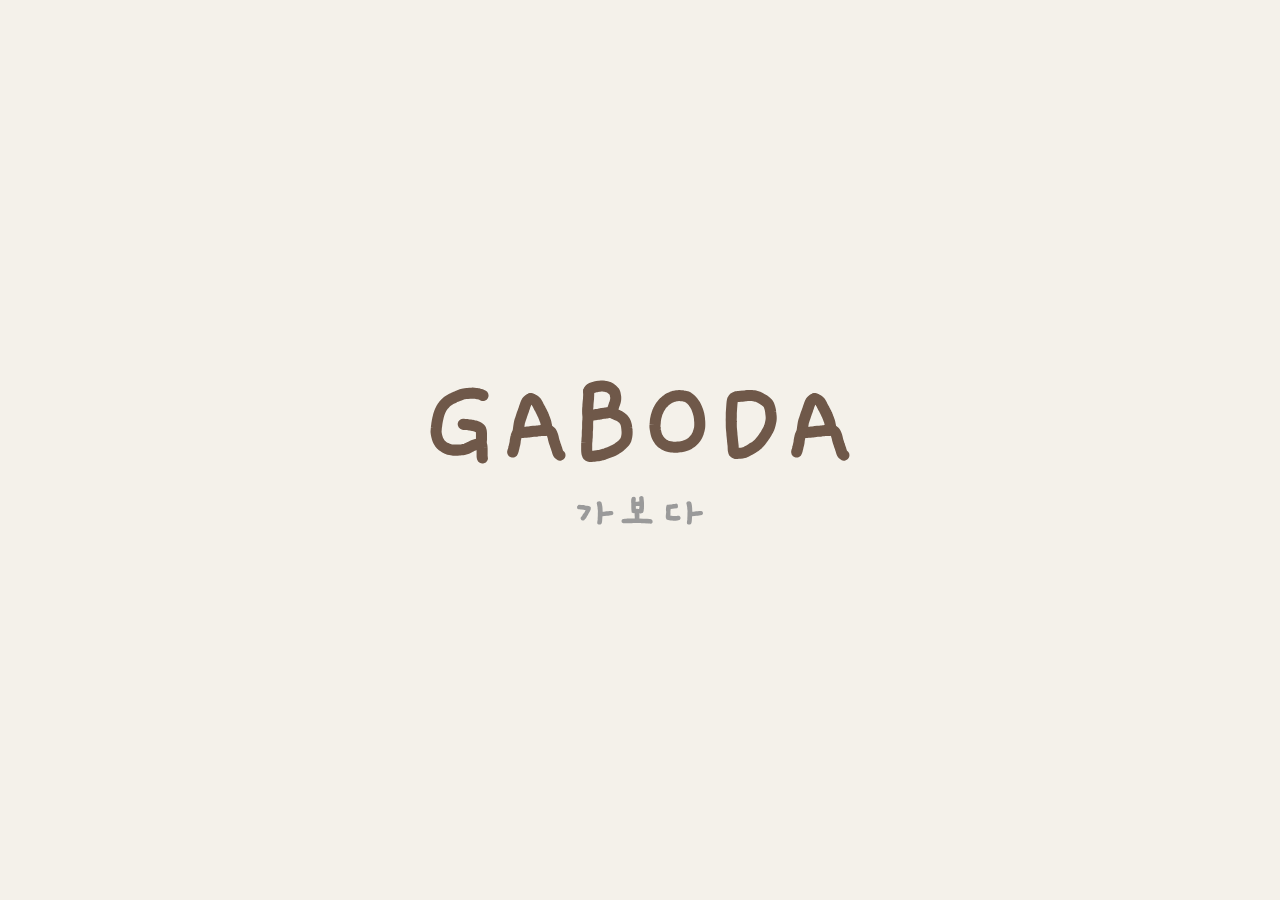
==== commit cfc6ba8d: "Add files via upload" ====
--- a/GABODA/index.html
+++ b/GABODA/index.html
@@ -6,10 +6,10 @@
 <meta name="mobile-web-app-capable" content="yes">
 <meta name="apple-mobile-web-app-capable" content="yes">
 <meta name="apple-mobile-web-app-status-bar-style" content="default">
-<meta name="apple-mobile-web-app-title" content="여행 지도">
+<meta name="apple-mobile-web-app-title" content="GABODA">
 <link rel="apple-touch-icon" href="icons/apple-touch-icon.png">
 <link rel="icon" type="image/png" sizes="32x32" href="icons/favicon-32.png">
-<title>대한민국 스크래치 지도 샘플 2</title>
+<title>GABODA</title>
 <style>
 :root{color-scheme:light;--bg:#f4f1ea;--fill:#c9ced6;--hover:#6f9fd6;--text:#2b2f36;--muted:#8a909a;--btn:rgba(0,0,0,.06);--sh:rgba(0,0,0,.4);--sheet:#fff;box-sizing:border-box;padding-top:env(safe-area-inset-top,0px);padding-bottom:env(safe-area-inset-bottom,0px)}
 @media (prefers-color-scheme:dark){:root:not([data-theme="light"]){color-scheme:dark;--bg:#1d2127;--fill:#4a525d;--hover:#4f86c6;--text:#eee;--muted:#8d95a1;--btn:rgba(255,255,255,.1);--sh:rgba(0,0,0,.75);--sheet:#2a3038}}
@@ -207,12 +207,33 @@
 .allbtn:active{transform:scale(.985)}
 #sheet.open .allbtn{animation:rise .6s cubic-bezier(.22,1,.36,1) backwards;animation-delay:calc(.8s + var(--i,0) * 70ms)}
 #sheet.open .list.re .allbtn{animation-delay:calc(.12s + var(--i,0) * 40ms)}
+#intro{position:fixed;inset:0;z-index:60;background:var(--bg);display:grid;place-items:center;cursor:pointer;transition:opacity .8s ease,visibility 0s .8s}
+html.skip-intro #intro{display:none}
+#intro.out{opacity:0;visibility:hidden;pointer-events:none}
+#intro .wrap{display:grid;justify-items:center;gap:clamp(14px,3.2vh,26px);padding:24px}
+#intro svg{display:block;overflow:visible}
+#ttl{width:min(78vw,430px);color:#6f5849}
+#sub2{width:min(34vw,128px);color:#9a9a9a}
+:root[data-theme="dark"] #ttl{color:#f1e6d6}
+@media (prefers-color-scheme:dark){:root:not([data-theme="light"]) #ttl{color:#f1e6d6}}
+.iw{fill:none;stroke:currentColor;stroke-linecap:round;stroke-linejoin:round;stroke-dasharray:1 2;stroke-dashoffset:1;opacity:0}
+#ttl .iw{stroke-width:35}
+#sub2{opacity:0;transform:translateY(8px)}
+#sub2 .ko{fill:currentColor}
+#intro.run #sub2{animation:koIn .5s ease 1.3s forwards}
+@keyframes koIn{to{opacity:1;transform:none}}
+#intro.run .iw{animation:iwr var(--d,.4s) cubic-bezier(.45,.05,.3,1) var(--t,0s) forwards}
+@keyframes iwr{from{opacity:1}to{opacity:1;stroke-dashoffset:0}}
+@media (prefers-reduced-motion:reduce){#intro .iw{animation:none!important;opacity:1;stroke-dashoffset:0}#intro #sub2{animation:none!important;opacity:1;transform:none}}
+body.reveal #stage,body.reveal header{animation:revealIn 1s cubic-bezier(.22,1,.36,1) both}
+@keyframes revealIn{from{opacity:0;transform:scale(.97)}to{opacity:1;transform:none}}
 .hit{fill:transparent;stroke:none;pointer-events:all;cursor:pointer}
 .chg{display:none}.chg.on{display:block}
 svg.zoomed #pHit{pointer-events:none}
 svg.zoomed #pHit .hit{pointer-events:none}
 </style>
-<script>if(/AppleWebKit/.test(navigator.userAgent)&&!/Chrome|Chromium|Edg|Android/.test(navigator.userAgent))document.documentElement.classList.add('wk');try{var s=localStorage.getItem('theme');document.documentElement.dataset.theme=s||(matchMedia('(prefers-color-scheme: dark)').matches?'dark':'light')}catch(e){}</script></head><body>
+<script>try{if(sessionStorage.getItem('gb_intro'))document.documentElement.classList.add('skip-intro')}catch(e){}if(/AppleWebKit/.test(navigator.userAgent)&&!/Chrome|Chromium|Edg|Android/.test(navigator.userAgent))document.documentElement.classList.add('wk');try{var s=localStorage.getItem('theme');document.documentElement.dataset.theme=s||(matchMedia('(prefers-color-scheme: dark)').matches?'dark':'light')}catch(e){}</script></head><body>
+<div id="intro" aria-hidden="true"><div class="wrap"><svg id="ttl" viewBox="0 0 1361.7 297.8" aria-hidden="true"><path class="iw" pathLength="1" d="M120.8 155.9 C121.9 156.1 125.5 156.7 127.8 156.9 C130.1 157.1 132.4 156.9 134.8 157.1 C137.1 157.4 139.4 157.9 141.8 158.3 C144.1 158.6 146.4 158.8 148.8 159.3 C151.1 159.7 153.4 160.3 155.8 160.9 C158.1 161.5 160.4 162.0 162.8 162.8 C165.1 163.6 167.6 164.4 169.8 165.8 C171.9 167.2 174.2 169.0 175.6 171.0 C177.0 173.0 177.5 175.6 178.1 177.9 C178.6 180.2 178.6 182.6 178.8 184.9 C178.9 187.2 178.8 189.6 178.8 191.9 C178.8 194.2 178.8 196.6 178.8 198.9 C178.8 201.2 178.9 203.7 178.7 205.9 C178.5 208.2 178.0 211.0 177.6 212.5 C177.3 214.0 176.9 214.5 176.8 214.9" style="--t:.2s;--d:1s"/><path class="iw" pathLength="1" d="M176.8 216.9 C177.3 218.1 179.2 221.6 179.9 223.9 C180.5 226.3 180.6 228.6 180.7 230.9 C180.9 233.2 180.8 235.6 180.8 237.9 C180.8 240.2 180.8 242.6 180.8 244.9 C180.8 247.2 180.8 249.6 180.8 251.9 C180.8 254.2 180.7 257.0 180.9 258.8 C181.1 260.6 181.6 262.2 181.8 262.9" style="--t:.2s;--d:1s"/><path class="iw" pathLength="1" d="M183.8 64.9 C182.6 64.3 179.1 62.3 176.8 61.4 C174.4 60.5 172.1 60.0 169.8 59.5 C167.4 59.1 165.1 58.8 162.8 58.5 C160.4 58.2 158.1 57.8 155.8 57.6 C153.4 57.4 151.1 57.3 148.8 57.4 C146.4 57.4 144.1 57.7 141.8 57.9 C139.4 58.1 137.1 58.3 134.8 58.5 C132.4 58.7 130.1 58.7 127.8 59.0 C125.4 59.3 123.1 59.6 120.8 60.2 C118.4 60.8 116.1 61.7 113.8 62.5 C111.4 63.3 109.1 64.1 106.8 65.0 C104.4 65.9 102.1 67.0 99.8 68.0 C97.4 69.1 95.1 70.1 92.8 71.2 C90.4 72.3 88.1 73.5 85.8 74.7 C83.4 75.8 81.1 76.9 78.8 78.2 C76.4 79.5 74.1 80.7 71.8 82.5 C69.4 84.3 67.0 86.7 64.8 88.9 C62.6 91.2 60.3 93.6 58.4 95.9 C56.6 98.2 55.0 100.6 53.6 102.9 C52.1 105.2 50.9 107.6 49.7 109.9 C48.5 112.2 47.5 114.6 46.6 116.9 C45.7 119.2 44.9 121.6 44.2 123.9 C43.5 126.2 42.8 128.6 42.2 130.9 C41.6 133.2 41.1 135.6 40.6 137.9 C40.1 140.2 39.6 142.6 39.1 144.9 C38.7 147.2 38.2 149.6 37.9 151.9 C37.5 154.2 37.3 156.6 37.0 158.9 C36.7 161.2 36.2 163.6 36.0 165.9 C35.7 168.2 35.6 170.6 35.5 172.9 C35.3 175.2 34.9 177.6 34.9 179.9 C35.0 182.2 35.4 184.6 35.8 186.9 C36.2 189.2 36.6 191.6 37.2 193.9 C37.8 196.2 38.4 198.6 39.2 200.9 C40.0 203.2 40.8 205.6 41.9 207.9 C43.1 210.2 44.4 212.6 46.0 214.9 C47.7 217.2 49.7 219.7 51.8 221.8 C53.9 223.8 56.4 225.6 58.8 227.2 C61.1 228.8 63.4 230.2 65.8 231.4 C68.1 232.6 70.4 233.6 72.8 234.4 C75.1 235.3 77.4 235.8 79.8 236.3 C82.1 236.8 84.4 237.1 86.8 237.3 C89.1 237.6 91.4 237.8 93.8 237.9 C96.1 238.0 98.4 237.9 100.8 237.9 C103.1 237.9 105.4 238.0 107.8 237.8 C110.1 237.7 112.4 237.4 114.8 237.1 C117.1 236.8 119.4 236.5 121.8 236.0 C124.1 235.6 126.4 235.0 128.8 234.3 C131.1 233.5 133.4 232.7 135.8 231.6 C138.1 230.5 140.4 229.1 142.8 227.8 C145.1 226.6 147.4 225.0 149.8 223.9 C152.1 222.9 154.4 222.3 156.8 221.6 C159.1 220.9 161.5 220.3 163.8 219.6 C166.1 219.0 168.7 218.4 170.7 217.8 C172.7 217.1 174.9 216.2 175.8 215.9" style="--t:.2s;--d:1s"/><path class="iw" pathLength="1" d="M333.6 74.9 C332.6 75.5 329.4 77.2 327.6 78.6 C325.9 79.9 324.3 81.3 323.0 83.1 C321.8 84.8 321.0 86.9 320.2 88.9 C319.3 90.9 318.4 92.9 317.7 94.9 C316.9 96.9 316.3 98.9 315.6 100.9 C314.9 102.9 314.2 104.9 313.6 106.9 C312.9 108.9 312.3 110.9 311.6 112.9 C310.9 114.9 310.1 116.9 309.4 118.9 C308.7 120.9 307.9 122.9 307.2 124.9 C306.6 126.9 305.9 128.9 305.2 130.9 C304.6 132.9 303.9 134.9 303.2 136.9 C302.6 138.9 301.9 140.9 301.2 142.9 C300.6 144.9 299.9 146.9 299.4 148.9 C298.9 150.9 298.6 152.9 298.3 154.9 C298.0 156.9 297.6 158.9 297.3 160.9 C297.0 162.9 296.7 164.9 296.4 166.9 C296.2 168.9 295.9 171.0 295.6 172.9 C295.4 174.9 295.1 177.2 294.9 178.7 C294.7 180.2 294.6 181.4 294.6 181.9" style="--t:.2s;--d:1s"/><path class="iw" pathLength="1" d="M388.6 173.9 C389.6 174.4 392.7 175.6 394.6 176.8 C396.4 178.0 398.2 179.4 399.5 181.1 C400.8 182.8 401.6 184.9 402.5 186.9 C403.3 188.9 403.9 190.9 404.6 192.9 C405.2 194.9 405.8 196.9 406.3 198.9 C406.7 200.9 407.0 202.9 407.5 204.9 C408.0 206.9 408.6 208.9 409.2 210.9 C409.9 212.9 410.6 214.9 411.2 216.9 C411.9 218.9 412.6 220.9 413.2 222.9 C413.9 224.9 414.7 226.9 415.3 228.9 C416.0 230.9 416.6 232.9 417.3 234.9 C417.9 236.9 418.6 238.9 419.2 240.9 C419.9 242.9 420.4 245.0 421.2 246.9 C422.1 248.7 423.5 250.7 424.6 251.9 C425.6 253.1 427.1 253.6 427.6 253.9" style="--t:.2s;--d:1s"/><path class="iw" pathLength="1" d="M335.6 74.9 C336.6 75.3 339.6 76.3 341.6 77.2 C343.6 78.1 345.7 79.0 347.5 80.3 C349.3 81.6 350.9 83.2 352.3 85.0 C353.7 86.8 354.7 88.9 355.8 90.9 C356.9 92.9 357.8 94.9 358.8 96.9 C359.8 98.9 360.8 100.9 361.9 102.9 C363.0 104.9 364.2 106.9 365.2 108.9 C366.3 110.9 367.3 112.9 368.3 114.9 C369.3 116.9 370.3 118.9 371.3 120.9 C372.3 122.9 373.3 124.9 374.1 126.9 C375.0 128.9 375.7 130.9 376.5 132.9 C377.3 134.9 378.0 136.9 378.8 138.9 C379.5 140.9 380.4 142.9 381.1 144.9 C381.8 146.9 382.3 148.9 382.8 150.9 C383.2 152.9 383.6 154.9 384.0 156.9 C384.4 158.9 384.8 160.9 385.2 162.9 C385.6 164.9 386.1 167.1 386.5 168.8 C386.9 170.5 387.4 172.2 387.6 172.9" style="--t:.2s;--d:1s"/><path class="iw" pathLength="1" d="M295.6 182.9 C296.6 182.9 299.6 182.8 301.6 182.6 C303.6 182.4 305.6 182.1 307.6 182.0 C309.6 181.8 311.6 181.8 313.6 181.6 C315.6 181.4 317.6 181.1 319.6 181.0 C321.6 180.9 323.6 181.0 325.6 180.8 C327.6 180.7 329.6 180.4 331.6 180.0 C333.6 179.7 335.6 179.2 337.6 178.8 C339.6 178.5 341.6 178.2 343.6 178.0 C345.6 177.9 347.6 178.0 349.6 177.9 C351.6 177.8 353.6 177.6 355.6 177.3 C357.6 177.1 359.6 176.8 361.6 176.6 C363.6 176.4 365.6 176.1 367.6 176.0 C369.6 175.9 371.6 175.9 373.6 175.9 C375.6 175.9 377.7 176.0 379.6 175.9 C381.4 175.7 383.7 175.2 384.8 174.9 C386.0 174.6 386.3 174.1 386.6 173.9" style="--t:.2s;--d:1s"/><path class="iw" pathLength="1" d="M294.6 182.9 C293.9 183.9 291.4 186.9 290.4 188.9 C289.4 190.9 288.9 192.9 288.4 194.9 C287.8 196.9 287.6 198.9 287.1 200.9 C286.7 202.9 286.2 204.9 285.9 206.9 C285.6 208.9 285.6 210.9 285.4 212.9 C285.1 214.9 284.6 216.9 284.2 218.9 C283.7 220.9 283.2 222.9 282.7 224.9 C282.2 226.9 281.8 228.9 281.4 230.9 C280.9 232.9 280.4 235.0 279.9 236.9 C279.4 238.8 278.6 241.0 278.2 242.2 C277.8 243.3 277.7 243.6 277.6 243.9" style="--t:.2s;--d:1s"/><path class="iw" pathLength="1" d="M518.0 51.9 C518.0 52.9 518.3 55.9 518.3 57.9 C518.4 59.9 518.3 61.9 518.3 63.9 C518.2 65.9 518.1 67.9 518.0 69.9 C517.9 71.9 517.9 73.9 517.8 75.9 C517.6 77.9 517.3 79.9 517.1 81.9 C516.9 83.9 516.7 85.9 516.5 87.9 C516.4 89.9 516.1 91.9 516.0 93.9 C515.9 95.9 516.0 97.9 515.9 99.9 C515.7 101.9 515.3 103.9 515.2 105.9 C515.0 107.9 515.0 109.9 515.0 111.9 C514.9 113.9 514.9 115.9 515.0 117.9 C515.0 119.9 515.0 122.1 515.3 123.8 C515.6 125.5 516.7 127.2 517.0 127.9" style="--t:.2s;--d:1s"/><path class="iw" pathLength="1" d="M518.0 50.9 C518.6 50.0 520.2 46.8 521.7 45.2 C523.2 43.6 525.1 42.4 527.0 41.4 C528.9 40.5 531.0 40.0 533.0 39.4 C535.0 38.8 537.0 38.4 539.0 37.9 C541.0 37.4 543.0 36.9 545.0 36.5 C547.0 36.2 549.0 35.9 551.0 35.6 C553.0 35.4 555.0 35.1 557.0 35.0 C559.0 34.9 561.0 34.9 563.0 34.9 C565.0 35.0 567.0 35.1 569.0 35.4 C571.0 35.6 573.0 36.0 575.0 36.5 C577.0 37.0 579.0 37.5 581.0 38.3 C583.0 39.1 585.0 40.1 587.0 41.4 C589.0 42.7 591.0 44.3 593.0 46.1 C594.9 47.8 597.1 49.9 598.5 51.9 C600.0 53.9 601.0 55.9 601.7 57.9 C602.4 59.9 602.4 61.9 602.8 63.9 C603.2 65.9 603.7 67.9 603.9 69.9 C604.0 71.9 604.1 73.9 603.9 75.9 C603.8 77.9 603.4 79.9 603.0 81.9 C602.6 83.9 602.1 85.9 601.5 87.9 C600.9 89.9 599.9 91.9 599.2 93.9 C598.5 95.9 597.9 97.9 597.2 99.9 C596.6 101.9 596.0 103.9 595.3 105.9 C594.6 107.9 593.9 110.0 593.2 111.9 C592.5 113.7 591.3 116.1 591.0 116.9" style="--t:.2s;--d:1s"/><path class="iw" pathLength="1" d="M518.0 128.9 C519.0 128.7 522.0 128.1 524.0 127.8 C526.0 127.5 528.0 127.2 530.0 127.0 C532.0 126.7 534.0 126.5 536.0 126.2 C538.0 125.9 540.0 125.6 542.0 125.3 C544.0 125.1 546.0 124.9 548.0 124.6 C550.0 124.3 552.0 123.7 554.0 123.3 C556.0 123.0 558.0 122.5 560.0 122.2 C562.0 121.9 564.0 121.7 566.0 121.5 C568.0 121.2 570.0 120.9 572.0 120.6 C574.0 120.3 576.0 119.9 578.0 119.5 C580.0 119.2 582.1 118.8 584.0 118.4 C585.8 118.1 588.1 117.5 589.2 117.3 C590.4 117.0 590.7 117.0 591.0 116.9" style="--t:.2s;--d:1s"/><path class="iw" pathLength="1" d="M517.0 129.9 C516.8 130.9 516.2 133.9 516.0 135.9 C515.9 137.9 516.0 139.9 515.9 141.9 C515.7 143.9 515.3 145.9 515.2 147.9 C515.0 149.9 515.0 151.9 515.0 153.9 C514.9 155.9 515.0 157.9 515.0 159.9 C515.0 161.9 515.0 163.9 515.0 165.9 C514.9 167.9 514.9 169.9 514.8 171.9 C514.6 173.9 514.2 175.9 514.1 177.9 C514.0 179.9 514.0 181.9 514.0 183.9 C514.0 185.9 514.0 187.9 514.0 189.9 C513.9 191.9 513.9 193.9 513.8 195.9 C513.6 197.9 513.3 199.9 513.1 201.9 C512.9 203.9 513.0 205.9 512.9 207.9 C512.7 209.9 512.3 211.9 512.2 213.9 C512.0 215.9 512.0 217.9 512.0 219.9 C511.9 221.9 512.0 223.9 512.0 225.9 C512.0 227.9 512.0 229.9 512.0 231.9 C512.0 233.9 511.9 235.9 512.0 237.9 C512.0 239.9 512.1 241.9 512.3 243.9 C512.5 245.9 512.7 248.0 513.3 249.9 C513.8 251.8 514.4 254.0 515.7 255.3 C516.9 256.6 519.1 257.2 521.0 257.7 C522.9 258.1 525.0 257.9 527.0 257.9 C529.0 257.8 531.0 257.5 533.0 257.3 C535.0 257.2 537.0 257.0 539.0 256.7 C541.0 256.5 543.0 256.3 545.0 256.0 C547.0 255.7 549.0 255.4 551.0 255.0 C553.0 254.6 555.0 254.2 557.0 253.7 C559.0 253.2 561.0 252.8 563.0 252.2 C565.0 251.6 567.0 250.9 569.0 250.2 C571.0 249.6 573.0 248.8 575.0 248.1 C577.0 247.4 579.0 246.7 581.0 245.9 C583.0 245.2 585.0 244.4 587.0 243.6 C589.0 242.8 591.0 241.9 593.0 241.0 C595.0 240.1 597.0 239.2 599.0 238.2 C601.0 237.2 603.0 236.2 605.0 235.0 C607.0 233.9 609.0 232.6 611.0 231.2 C613.0 229.8 615.0 228.3 617.0 226.7 C619.0 225.1 621.0 223.5 623.0 221.7 C625.0 219.9 627.1 217.9 628.9 215.9 C630.7 213.9 632.4 211.9 633.7 209.9 C635.0 207.9 635.9 205.9 636.7 203.9 C637.4 201.9 637.7 199.9 638.2 197.9 C638.6 195.9 639.0 193.9 639.3 191.9 C639.6 189.9 639.8 187.9 639.9 185.9 C640.0 183.9 640.0 181.9 640.0 179.9 C639.9 177.9 639.7 175.9 639.5 173.9 C639.4 171.9 639.2 169.9 638.9 167.9 C638.7 165.9 638.5 163.9 638.2 161.9 C637.8 159.9 637.4 157.9 636.8 155.9 C636.2 153.9 635.5 151.9 634.6 149.9 C633.7 147.9 632.6 145.9 631.2 143.9 C629.9 142.0 628.5 139.9 626.7 138.1 C625.0 136.4 622.9 135.0 621.0 133.6 C619.0 132.2 617.0 130.9 615.0 129.9 C613.0 128.8 611.0 128.0 609.0 127.1 C607.0 126.3 605.0 125.6 603.0 124.8 C601.0 123.9 599.0 123.4 597.0 122.1 C595.0 120.8 592.0 117.8 591.0 116.9" style="--t:.2s;--d:1s"/><path class="iw" pathLength="1" d="M758.2 220.9 C757.2 220.3 754.1 218.5 752.2 217.0 C750.2 215.5 748.1 213.7 746.3 211.8 C744.5 210.0 742.8 207.9 741.4 205.9 C739.9 203.9 738.7 201.9 737.5 199.9 C736.4 197.9 735.4 195.9 734.6 193.9 C733.7 191.9 733.1 189.9 732.5 187.9 C731.9 185.9 731.4 183.9 731.0 181.9 C730.6 179.9 730.3 177.9 729.9 175.9 C729.6 173.9 729.2 171.9 728.9 169.9 C728.7 167.9 728.3 165.9 728.2 163.9 C728.2 161.9 728.2 159.9 728.4 157.9 C728.5 155.9 728.9 153.9 729.1 151.9 C729.3 149.9 729.3 147.9 729.5 145.9 C729.7 143.9 729.9 141.9 730.3 139.9 C730.6 137.9 731.0 135.9 731.5 133.9 C731.9 131.9 732.5 129.9 733.1 127.9 C733.6 125.9 734.1 123.9 734.8 121.9 C735.4 119.9 736.3 117.9 737.2 115.9 C738.0 113.9 738.8 111.9 739.8 109.9 C740.7 107.9 741.7 105.9 742.9 103.9 C744.1 101.9 745.4 99.9 746.9 97.9 C748.3 95.9 749.7 93.9 751.4 91.9 C753.1 89.9 755.2 87.8 757.2 85.9 C759.1 84.0 761.2 82.1 763.2 80.4 C765.2 78.8 767.2 77.4 769.2 76.0 C771.2 74.7 773.2 73.6 775.2 72.5 C777.2 71.5 779.2 70.5 781.2 69.7 C783.2 68.8 785.2 68.2 787.2 67.7 C789.2 67.1 791.2 66.6 793.2 66.3 C795.2 65.9 797.2 65.9 799.2 65.7 C801.2 65.5 803.2 65.1 805.2 65.0 C807.2 65.0 809.2 65.2 811.2 65.4 C813.2 65.5 815.2 65.9 817.2 66.2 C819.2 66.5 821.2 66.9 823.2 67.3 C825.2 67.8 827.2 68.1 829.2 68.9 C831.2 69.7 833.2 70.7 835.2 72.1 C837.2 73.4 839.2 75.2 841.2 77.0 C843.1 78.8 845.2 80.9 846.9 82.9 C848.7 84.9 850.1 86.9 851.5 88.9 C852.9 90.9 854.2 92.9 855.4 94.9 C856.6 96.9 857.7 98.9 858.7 100.9 C859.7 102.9 860.5 104.9 861.3 106.9 C862.1 108.9 862.8 110.9 863.5 112.9 C864.2 114.9 864.9 116.9 865.5 118.9 C866.1 120.9 866.6 122.9 867.1 124.9 C867.5 126.9 867.8 128.9 868.2 130.9 C868.5 132.9 868.8 134.9 869.1 136.9 C869.3 138.9 869.3 140.9 869.5 142.9 C869.7 144.9 870.0 146.9 870.1 148.9 C870.2 150.9 870.2 152.9 870.2 154.9 C870.2 156.9 870.2 158.9 870.1 160.9 C870.0 162.9 869.9 164.9 869.6 166.9 C869.3 168.9 868.8 170.9 868.3 172.9 C867.8 174.9 867.2 176.9 866.6 178.9 C866.0 180.9 865.5 182.9 864.8 184.9 C864.1 186.9 863.3 188.9 862.3 190.9 C861.3 192.9 860.1 194.9 858.8 196.9 C857.5 198.9 856.1 200.9 854.5 202.9 C852.9 204.9 851.0 207.0 849.1 208.9 C847.3 210.7 845.2 212.6 843.2 214.1 C841.2 215.6 839.2 216.7 837.2 217.9 C835.2 219.0 833.2 220.1 831.2 221.0 C829.2 222.0 827.2 222.7 825.2 223.5 C823.2 224.2 821.2 224.7 819.2 225.3 C817.2 225.8 815.2 226.2 813.2 226.6 C811.2 227.0 809.2 227.3 807.2 227.6 C805.2 227.9 803.2 228.1 801.2 228.3 C799.2 228.6 797.2 228.8 795.2 228.9 C793.2 229.0 791.2 228.9 789.2 228.8 C787.2 228.7 785.2 228.3 783.2 228.1 C781.2 227.8 779.2 227.6 777.2 227.3 C775.2 227.0 773.2 226.8 771.2 226.3 C769.2 225.8 767.1 225.1 765.2 224.4 C763.3 223.6 761.1 222.5 759.9 221.9 C758.8 221.4 758.5 221.1 758.2 220.9" style="--t:.2s;--d:1s"/><path class="iw" pathLength="1" d="M1088.0 171.9 C1088.4 170.7 1089.8 167.2 1090.7 164.9 C1091.5 162.6 1092.2 160.2 1092.8 157.9 C1093.5 155.6 1093.9 153.2 1094.4 150.9 C1094.9 148.6 1095.4 146.2 1095.8 143.9 C1096.1 141.6 1096.4 139.2 1096.4 136.9 C1096.5 134.6 1096.3 132.2 1096.1 129.9 C1095.9 127.6 1095.5 125.2 1095.3 122.9 C1095.0 120.6 1094.9 118.2 1094.5 115.9 C1094.2 113.6 1093.8 111.2 1093.3 108.9 C1092.8 106.6 1092.1 104.2 1091.4 101.9 C1090.7 99.6 1090.2 97.2 1089.0 94.9 C1087.7 92.6 1085.9 90.1 1083.9 87.9 C1081.9 85.8 1079.3 83.6 1077.0 81.8 C1074.7 80.0 1072.3 78.6 1070.0 77.1 C1067.6 75.6 1065.3 74.2 1063.0 73.0 C1060.6 71.8 1058.3 70.7 1056.0 69.7 C1053.6 68.8 1051.3 68.1 1049.0 67.4 C1046.6 66.8 1044.3 66.3 1042.0 65.9 C1039.6 65.5 1037.3 65.2 1035.0 65.0 C1032.6 64.9 1030.3 64.9 1028.0 64.9 C1025.6 64.9 1023.3 65.0 1021.0 65.2 C1018.6 65.4 1016.3 65.8 1014.0 66.1 C1011.6 66.4 1009.3 66.6 1007.0 66.9 C1004.6 67.1 1002.3 67.2 1000.0 67.3 C997.6 67.5 995.3 67.7 993.0 67.9 C990.6 68.1 988.3 68.0 986.0 68.6 C983.7 69.3 981.0 70.1 979.1 71.7 C977.1 73.2 975.4 75.7 974.3 77.9 C973.3 80.1 973.2 82.6 972.8 84.9 C972.4 87.2 972.2 89.6 972.0 91.9 C971.8 94.2 971.7 96.6 971.5 98.9 C971.4 101.2 971.2 103.6 971.0 105.9 C970.8 108.2 970.7 110.6 970.5 112.9 C970.4 115.2 970.1 117.6 970.0 119.9 C969.9 122.2 970.0 124.6 970.0 126.9 C970.0 129.2 970.0 131.6 970.0 133.9 C969.9 136.2 969.8 138.6 969.7 140.9 C969.7 143.2 969.9 145.6 969.9 147.9 C970.0 150.2 970.0 152.6 970.0 154.9 C970.0 157.2 969.9 159.6 970.0 161.9 C970.0 164.2 970.1 166.6 970.3 168.9 C970.5 171.2 970.7 173.6 971.0 175.9 C971.2 178.2 971.5 180.6 971.7 182.9 C971.9 185.2 971.9 187.6 972.1 189.9 C972.3 192.2 972.6 194.6 972.9 196.9 C973.1 199.2 973.3 201.6 973.5 203.9 C973.8 206.2 973.9 208.6 974.2 210.9 C974.4 213.2 974.7 215.6 975.0 217.9 C975.2 220.2 975.6 222.6 975.8 224.9 C975.9 227.2 975.9 229.6 976.0 231.9 C976.1 234.2 976.0 236.6 976.5 238.9 C976.9 241.2 977.3 244.0 978.5 245.7 C979.8 247.3 981.9 248.3 984.0 248.7 C986.1 249.1 988.7 248.3 991.0 248.1 C993.3 247.9 995.6 247.8 998.0 247.6 C1000.3 247.4 1002.6 247.2 1005.0 246.9 C1007.3 246.5 1009.6 246.2 1012.0 245.4 C1014.3 244.6 1016.6 243.3 1019.0 242.2 C1021.3 241.0 1023.6 239.6 1026.0 238.3 C1028.3 237.0 1030.6 235.6 1033.0 234.2 C1035.3 232.8 1037.6 231.4 1040.0 230.0 C1042.3 228.5 1044.6 227.2 1047.0 225.5 C1049.3 223.8 1051.7 221.9 1054.0 219.8 C1056.2 217.7 1058.3 215.2 1060.4 212.9 C1062.4 210.6 1064.3 208.2 1066.2 205.9 C1068.0 203.6 1069.9 201.2 1071.6 198.9 C1073.3 196.6 1074.9 194.2 1076.4 191.9 C1077.9 189.6 1079.3 187.2 1080.7 184.9 C1082.0 182.6 1083.3 180.1 1084.5 177.9 C1085.8 175.8 1087.4 172.9 1088.0 171.9" style="--t:.2s;--d:1s"/><path class="iw" pathLength="1" d="M1232.8 74.9 C1231.8 75.5 1228.6 77.2 1226.8 78.6 C1225.1 79.9 1223.5 81.3 1222.2 83.1 C1221.0 84.8 1220.2 86.9 1219.4 88.9 C1218.5 90.9 1217.6 92.9 1216.9 94.9 C1216.1 96.9 1215.5 98.9 1214.8 100.9 C1214.1 102.9 1213.4 104.9 1212.8 106.9 C1212.1 108.9 1211.5 110.9 1210.8 112.9 C1210.1 114.9 1209.3 116.9 1208.6 118.9 C1207.9 120.9 1207.1 122.9 1206.4 124.9 C1205.8 126.9 1205.1 128.9 1204.4 130.9 C1203.8 132.9 1203.1 134.9 1202.4 136.9 C1201.8 138.9 1201.1 140.9 1200.4 142.9 C1199.8 144.9 1199.1 146.9 1198.6 148.9 C1198.1 150.9 1197.8 152.9 1197.5 154.9 C1197.2 156.9 1196.8 158.9 1196.5 160.9 C1196.2 162.9 1195.9 164.9 1195.6 166.9 C1195.4 168.9 1195.1 171.0 1194.8 172.9 C1194.6 174.9 1194.3 177.2 1194.1 178.7 C1193.9 180.2 1193.8 181.4 1193.8 181.9" style="--t:.2s;--d:1s"/><path class="iw" pathLength="1" d="M1287.8 173.9 C1288.8 174.4 1291.9 175.6 1293.8 176.8 C1295.6 178.0 1297.4 179.4 1298.7 181.1 C1300.1 182.8 1300.8 184.9 1301.7 186.9 C1302.5 188.9 1303.1 190.9 1303.8 192.9 C1304.4 194.9 1305.0 196.9 1305.5 198.9 C1306.0 200.9 1306.2 202.9 1306.7 204.9 C1307.2 206.9 1307.8 208.9 1308.5 210.9 C1309.1 212.9 1309.8 214.9 1310.4 216.9 C1311.1 218.9 1311.8 220.9 1312.4 222.9 C1313.1 224.9 1313.9 226.9 1314.5 228.9 C1315.2 230.9 1315.8 232.9 1316.5 234.9 C1317.1 236.9 1317.8 238.9 1318.4 240.9 C1319.1 242.9 1319.6 245.0 1320.4 246.9 C1321.3 248.7 1322.7 250.7 1323.8 251.9 C1324.8 253.1 1326.3 253.6 1326.8 253.9" style="--t:.2s;--d:1s"/><path class="iw" pathLength="1" d="M1234.8 74.9 C1235.8 75.3 1238.8 76.3 1240.8 77.2 C1242.8 78.1 1244.9 79.0 1246.7 80.3 C1248.5 81.6 1250.1 83.2 1251.5 85.0 C1252.9 86.8 1253.9 88.9 1255.0 90.9 C1256.1 92.9 1257.0 94.9 1258.0 96.9 C1259.0 98.9 1260.0 100.9 1261.1 102.9 C1262.2 104.9 1263.4 106.9 1264.4 108.9 C1265.5 110.9 1266.5 112.9 1267.5 114.9 C1268.5 116.9 1269.6 118.9 1270.5 120.9 C1271.5 122.9 1272.5 124.9 1273.3 126.9 C1274.2 128.9 1274.9 130.9 1275.7 132.9 C1276.5 134.9 1277.2 136.9 1278.0 138.9 C1278.7 140.9 1279.6 142.9 1280.3 144.9 C1281.0 146.9 1281.5 148.9 1282.0 150.9 C1282.4 152.9 1282.8 154.9 1283.2 156.9 C1283.6 158.9 1284.0 160.9 1284.4 162.9 C1284.8 164.9 1285.3 167.1 1285.7 168.8 C1286.1 170.5 1286.6 172.2 1286.8 172.9" style="--t:.2s;--d:1s"/><path class="iw" pathLength="1" d="M1194.8 182.9 C1195.8 182.9 1198.8 182.8 1200.8 182.6 C1202.8 182.4 1204.8 182.1 1206.8 182.0 C1208.8 181.8 1210.8 181.8 1212.8 181.6 C1214.8 181.4 1216.8 181.1 1218.8 181.0 C1220.8 180.9 1222.8 181.0 1224.8 180.8 C1226.8 180.7 1228.8 180.4 1230.8 180.0 C1232.8 179.7 1234.8 179.2 1236.8 178.8 C1238.8 178.5 1240.8 178.2 1242.8 178.0 C1244.8 177.9 1246.8 178.0 1248.8 177.9 C1250.8 177.8 1252.8 177.6 1254.8 177.3 C1256.8 177.1 1258.8 176.8 1260.8 176.6 C1262.8 176.4 1264.8 176.1 1266.8 176.0 C1268.8 175.9 1270.8 175.9 1272.8 175.9 C1274.8 175.9 1276.9 176.0 1278.8 175.9 C1280.6 175.7 1282.9 175.2 1284.0 174.9 C1285.2 174.6 1285.5 174.1 1285.8 173.9" style="--t:.2s;--d:1s"/><path class="iw" pathLength="1" d="M1193.8 182.9 C1193.1 183.9 1190.6 186.9 1189.6 188.9 C1188.6 190.9 1188.1 192.9 1187.6 194.9 C1187.1 196.9 1186.8 198.9 1186.3 200.9 C1185.9 202.9 1185.4 204.9 1185.1 206.9 C1184.8 208.9 1184.9 210.9 1184.6 212.9 C1184.3 214.9 1183.8 216.9 1183.4 218.9 C1183.0 220.9 1182.4 222.9 1181.9 224.9 C1181.4 226.9 1181.0 228.9 1180.6 230.9 C1180.1 232.9 1179.6 235.0 1179.1 236.9 C1178.6 238.8 1177.8 241.0 1177.4 242.2 C1177.0 243.3 1176.9 243.6 1176.8 243.9" style="--t:.2s;--d:1s"/></svg><svg id="sub2" viewBox="71.0 -657.0 2556.0 609.0" aria-hidden="true"><path class="ko" d="M796 -256Q817 -268 817 -286Q817 -305 811 -315.5Q805 -326 797 -331Q789 -336 779 -337Q769 -338 762 -338Q749 -338 736.5 -337Q724 -336 716 -334H707Q691 -334 678 -332.5Q665 -331 653 -328.5Q641 -326 629 -324.5Q617 -323 602 -323V-339Q602 -345 602 -350Q602 -355 600 -360Q601 -363 601 -373Q601 -385 599.5 -399Q598 -413 598 -420L589 -468Q585 -490 580.5 -502.5Q576 -515 570 -521Q564 -527 555.5 -528.5Q547 -530 536 -530Q484 -530 484 -495Q484 -490 485 -485Q486 -480 488 -475L494 -447Q496 -436 498 -427.5Q500 -419 502 -414Q502 -412 501.5 -409.5Q501 -407 501 -404Q501 -397 502 -386.5Q503 -376 504.5 -365Q506 -354 507 -345Q508 -336 508 -333Q508 -327 507.5 -316.5Q507 -306 506 -289V-248V-244Q506 -241 505.5 -233.5Q505 -226 504.5 -216Q504 -206 503.5 -196.5Q503 -187 503 -181Q503 -178 503.5 -175Q504 -172 504 -170L497 -127Q496 -119 495.5 -112Q495 -105 495 -100Q495 -80 508.5 -74Q522 -68 541 -68Q558 -68 568.5 -74Q579 -80 585 -97.5Q591 -115 593.5 -147Q596 -179 599 -232L686 -241H693Q702 -241 713.5 -242Q725 -243 739 -245ZM363 -416Q346 -427 327.5 -435Q309 -443 290 -443H283Q266 -446 253 -449Q240 -452 223.5 -455Q207 -458 184.5 -459.5Q162 -461 127 -461Q124 -460 118 -455.5Q112 -451 106 -444.5Q100 -438 95.5 -430Q91 -422 91 -413Q91 -398 102 -379Q125 -374 140 -371Q155 -368 169 -368H187Q200 -368 221.5 -364Q243 -360 261 -356Q258 -346 246.5 -323Q235 -300 211 -276Q206 -267 202 -259.5Q198 -252 192 -243.5Q186 -235 178.5 -224.5Q171 -214 160 -199Q166 -179 173 -163.5Q180 -148 203 -148Q218 -148 234 -152Q243 -165 258 -181Q273 -197 278 -210Q295 -238 308 -258.5Q321 -279 328 -295Q340 -314 353 -340Q366 -366 366 -389Q366 -401 363 -416ZM1339 -437Q1337 -425 1336.5 -414.5Q1336 -404 1335 -396Q1334 -388 1332 -383Q1330 -378 1324 -378Q1318 -378 1310.5 -379Q1303 -380 1295 -382Q1291 -381 1285 -381Q1272 -381 1269 -384Q1266 -387 1266 -399Q1266 -401 1266.5 -402.5Q1267 -404 1267 -406Q1266 -412 1265.5 -418.5Q1265 -425 1265 -432Q1272 -433 1284 -435.5Q1296 -438 1316 -438Q1321 -438 1326.5 -437.5Q1332 -437 1339 -437ZM1334 -290Q1344 -288 1351 -288Q1365 -288 1379 -292Q1393 -296 1407 -303Q1413 -316 1418 -328.5Q1423 -341 1423 -352V-357Q1425 -368 1426.5 -375Q1428 -382 1428 -390Q1428 -397 1427 -402Q1430 -418 1430 -433Q1430 -441 1429.5 -448.5Q1429 -456 1429 -464Q1429 -467 1429 -470.5Q1429 -474 1430 -477Q1430 -495 1428 -514.5Q1426 -534 1424 -555L1417 -616Q1393 -637 1376 -637Q1362 -637 1349.5 -625.5Q1337 -614 1333 -607Q1333 -593 1334.5 -569Q1336 -545 1337 -528Q1327 -528 1316.5 -527Q1306 -526 1298 -524H1294Q1286 -524 1278 -522Q1270 -520 1262 -518Q1262 -532 1263.5 -550Q1265 -568 1265 -582Q1265 -602 1254 -612.5Q1243 -623 1230 -623Q1210 -623 1198.5 -615.5Q1187 -608 1181 -594.5Q1175 -581 1173.5 -563.5Q1172 -546 1172 -526Q1172 -506 1175 -494V-476V-425V-413Q1175 -408 1175.5 -396.5Q1176 -385 1177 -366L1183 -305Q1192 -304 1209 -299Q1226 -294 1243 -292Q1242 -284 1241.5 -274.5Q1241 -265 1241 -255Q1241 -238 1244 -228V-220Q1244 -213 1244.5 -206Q1245 -199 1245 -189Q1235 -188 1209.5 -187.5Q1184 -187 1157.5 -186.5Q1131 -186 1110.5 -186Q1090 -186 1090 -186Q1073 -182 1053.5 -182.5Q1034 -183 1017.5 -180Q1001 -177 990.5 -167Q980 -157 980 -132Q980 -112 995 -102Q1010 -92 1050 -92L1095 -95Q1101 -94 1108 -94Q1115 -94 1123 -94H1157H1163Q1168 -94 1183.5 -94.5Q1199 -95 1216.5 -96Q1234 -97 1249.5 -98Q1265 -99 1270 -100Q1276 -99 1293.5 -98Q1311 -97 1329 -96.5Q1347 -96 1361.5 -95.5Q1376 -95 1377 -95H1395Q1421 -95 1442.5 -92.5Q1464 -90 1478 -90Q1485 -90 1488 -91Q1493 -90 1502.5 -89Q1512 -88 1522.5 -87Q1533 -86 1544 -85.5Q1555 -85 1564 -85Q1586 -85 1593.5 -97Q1601 -109 1601 -129Q1601 -151 1586.5 -161.5Q1572 -172 1546.5 -176.5Q1521 -181 1487.5 -182Q1454 -183 1416 -185L1336 -189Q1336 -198 1336.5 -207.5Q1337 -217 1337 -225V-232Q1338 -236 1338 -240Q1338 -244 1338 -249Q1338 -260 1337 -270.5Q1336 -281 1334 -290ZM2586 -256Q2607 -268 2607 -286Q2607 -305 2601.5 -315.5Q2596 -326 2587.5 -331Q2579 -336 2569.5 -337Q2560 -338 2553 -338Q2539 -338 2527 -337Q2515 -336 2507 -334H2498Q2482 -334 2469.5 -332.5Q2457 -331 2445 -328.5Q2433 -326 2420.5 -324.5Q2408 -323 2393 -323V-339Q2393 -345 2393 -350Q2393 -355 2391 -360Q2392 -363 2392 -373Q2392 -385 2390.5 -403Q2389 -421 2386.5 -441Q2384 -461 2379.5 -480Q2375 -499 2369 -513Q2353 -530 2327 -530Q2275 -530 2275 -495Q2275 -490 2276 -485Q2277 -480 2279 -475L2285 -447Q2287 -436 2289 -427.5Q2291 -419 2293 -414Q2293 -412 2292.5 -409.5Q2292 -407 2292 -404Q2292 -397 2293 -386.5Q2294 -376 2295.5 -365Q2297 -354 2298 -345Q2299 -336 2299 -333Q2299 -327 2298.5 -316.5Q2298 -306 2297 -289V-248V-244Q2297 -241 2296.5 -233.5Q2296 -226 2295.5 -216Q2295 -206 2294.5 -196.5Q2294 -187 2294 -181Q2294 -178 2294.5 -175Q2295 -172 2295 -170L2288 -127Q2287 -119 2286.5 -112Q2286 -105 2286 -100Q2286 -80 2299.5 -74Q2313 -68 2332 -68Q2349 -68 2359.5 -74Q2370 -80 2376 -97.5Q2382 -115 2384.5 -147Q2387 -179 2390 -232L2477 -241H2484Q2492 -241 2503.5 -242Q2515 -243 2529 -245ZM1957 -246H1951H1950Q1950 -244 1953 -242.5Q1956 -241 1957 -241ZM1957 -246V-266Q1957 -274 1957 -281.5Q1957 -289 1959 -294Q1957 -300 1957 -306.5Q1957 -313 1957 -320Q1957 -336 1959 -351.5Q1961 -367 1963 -378Q1983 -380 1999.5 -382Q2016 -384 2035 -385L2091 -394Q2108 -403 2108 -431Q2108 -483 2075 -485L2044 -478Q2029 -475 2018 -475Q2011 -475 2008 -476Q2002 -474 1996.5 -472Q1991 -470 1981.5 -468.5Q1972 -467 1955 -465.5Q1938 -464 1909 -464Q1903 -464 1897 -464Q1891 -464 1886 -463Q1884 -458 1880.5 -448Q1877 -438 1874 -425Q1871 -412 1869 -398Q1867 -384 1867 -372Q1867 -355 1869.5 -342.5Q1872 -330 1872 -319Q1872 -305 1870.5 -295Q1869 -285 1867.5 -274.5Q1866 -264 1865 -250Q1864 -236 1864 -215Q1864 -204 1868.5 -193Q1873 -182 1880 -169Q1913 -154 1935.5 -150.5Q1958 -147 1976 -147Q1980 -147 1983 -147.5Q1986 -148 1990 -149Q2018 -143 2038 -143Q2053 -143 2065.5 -145Q2078 -147 2089 -149.5Q2100 -152 2112 -155Q2124 -158 2139 -160Q2160 -182 2160 -199Q2160 -213 2148 -226Q2136 -239 2129 -243Q2118 -243 2102 -240.5Q2086 -238 2078 -237Q2075 -237 2072 -237.5Q2069 -238 2066 -238Q2056 -238 2047 -236.5Q2038 -235 2027 -235Q2000 -235 1985.5 -240.5Q1971 -246 1957 -246Z"/></svg></div></div>
 <header>
 <button id="back" aria-label="대한민국 전체 보기">‹ 대한민국</button>
 <button id="gear" type="button" aria-label="설정" title="설정"><svg viewBox="0 0 24 24" fill="none" stroke="currentColor" stroke-width="2" stroke-linecap="round" stroke-linejoin="round"><circle cx="12" cy="12" r="3"/><path d="M19.4 15a1.7 1.7 0 00.3 1.8l.1.1a2 2 0 11-2.8 2.8l-.1-.1a1.7 1.7 0 00-1.8-.3 1.7 1.7 0 00-1 1.5V21a2 2 0 11-4 0v-.1a1.7 1.7 0 00-1.1-1.5 1.7 1.7 0 00-1.8.3l-.1.1a2 2 0 11-2.8-2.8l.1-.1a1.7 1.7 0 00.3-1.8 1.7 1.7 0 00-1.5-1H3a2 2 0 110-4h.1a1.7 1.7 0 001.5-1.1 1.7 1.7 0 00-.3-1.8l-.1-.1a2 2 0 112.8-2.8l.1.1a1.7 1.7 0 001.8.3H9a1.7 1.7 0 001-1.5V3a2 2 0 114 0v.1a1.7 1.7 0 001 1.5 1.7 1.7 0 001.8-.3l.1-.1a2 2 0 112.8 2.8l-.1.1a1.7 1.7 0 00-.3 1.8V9a1.7 1.7 0 001.5 1H21a2 2 0 110 4h-.1a1.7 1.7 0 00-1.5 1z"/></svg></button>
@@ -860,7 +881,7 @@
     trips.forEach(t=>{if(t.coverBlob)list.push({name:`covers/${t.id}.jpg`,blob:t.coverBlob})});
     ph.forEach(p=>list.push({name:`photos/${p.id}.jpg`,blob:p.blob},{name:`photos/${p.id}.thumb.jpg`,blob:p.thumb||p.blob}));
     const blob=await makeZip(list,(i,n)=>{progUI({title:'백업 파일 만드는 중…',msg:`파일 묶는 중 ${i} / ${n}`,pct:i/n});if(jobCancel)throw{cancel:true}});
-    const now=new Date(),name=`korea-scratch-${now.getFullYear()}-${pad2(now.getMonth()+1)}-${pad2(now.getDate())}.zip`;
+    const now=new Date(),name=`gaboda-${now.getFullYear()}-${pad2(now.getMonth()+1)}-${pad2(now.getDate())}.zip`;
     progUI({title:'백업 파일이 준비됐어요',msg:`${fmtSize(blob.size)} · 여행 ${trips.length}개 · 사진 ${ph.length}장`,pct:null,btns:[
       {label:'닫기',fn:progClose},
       {label:'저장하기',cls:'ok',fn:async()=>{
@@ -967,6 +988,18 @@
 addEventListener('keydown',e=>{if(e.key==='Escape'){if(dlgCancel)dlgCancel();else if($('prog').classList.contains('show'))return;else if(settingsOpen)closeSettings();else if(menuOpen)closeMenu();else if(vState==='open')closeViewer();else goBack()}});
 new ResizeObserver(()=>{cancelAnimationFrame(raf);apply(target());layout();fitDates();fitTitle();closeViewer(true)}).observe(svg);
 apply(target());refresh();
+
+/* ---------- 시작 화면: GABODA / 가보다가 써지는 애니메이션 → 지도 ---------- */
+(function(){
+  const el=$('intro');if(!el)return;
+  if(document.documentElement.classList.contains('skip-intro')){el.remove();return}   // 같은 실행 중 새로고침이면 건너뜀
+  try{sessionStorage.setItem('gb_intro','1')}catch(e){}
+  let ended=false;
+  const end=()=>{if(ended)return;ended=true;document.body.classList.add('reveal');el.classList.add('out');setTimeout(()=>el.remove(),1000)};
+  el.addEventListener('click',end);   // 화면을 누르면 바로 넘어감
+  requestAnimationFrame(()=>setTimeout(()=>el.classList.add('run'),150));
+  setTimeout(end,matchMedia('(prefers-reduced-motion: reduce)').matches?1500:2700);
+})();
 /* ---------- PWA: 서비스 워커 등록 / 상태 표시줄 색 / 앱 설치 ---------- */
 if('serviceWorker' in navigator)addEventListener('load',()=>navigator.serviceWorker.register('sw.js').catch(()=>{}));
 const tcMeta=document.querySelector('meta[name="theme-color"]');
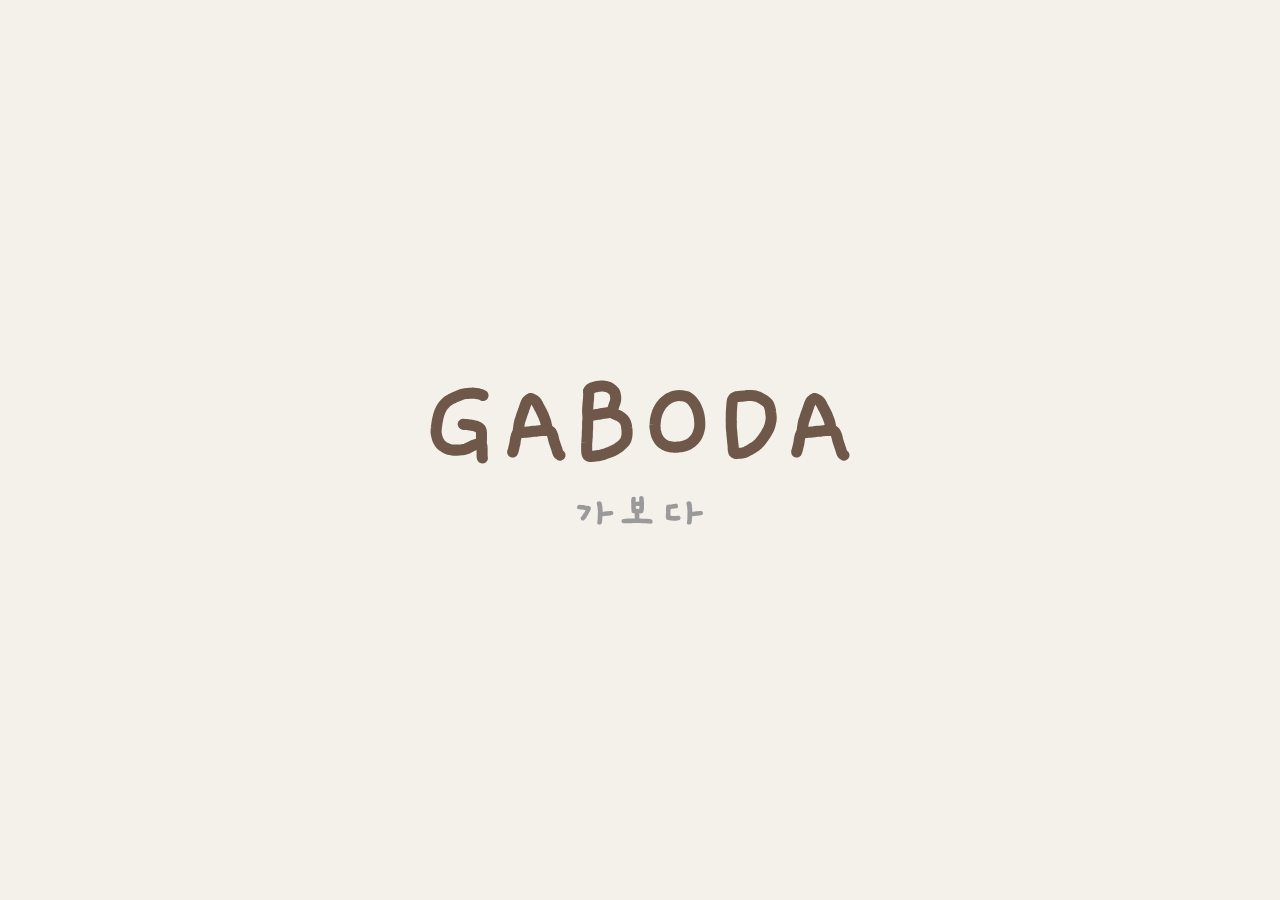
==== commit 3c8f9559: "Add files via upload" ====
--- a/GABODA/index.html
+++ b/GABODA/index.html
@@ -33,21 +33,20 @@
 :root[data-theme="dark"] #theme .sun{opacity:1;transform:none}
 #stage{flex:1;min-height:0;position:relative}
 svg#map{position:absolute;left:0;top:0;width:100%;height:100%;display:block;--lift:9px;touch-action:manipulation}
-.prov,.city{fill:var(--fill);stroke:var(--bg);paint-order:stroke;stroke-linejoin:round;transform:translateY(0);filter:drop-shadow(0 0 0 rgba(0,0,0,0))}
-.prov{stroke-width:5px;transition:transform .3s cubic-bezier(.2,.8,.3,1),filter .3s,fill .25s,opacity .6s ease,stroke .4s ease}
-.city{stroke-width:3.5px;opacity:0;transition:transform .3s cubic-bezier(.2,.8,.3,1),filter .3s,fill .25s,opacity .55s ease var(--d,0ms),stroke .4s ease}
+.prov,.city{fill:var(--fill);stroke:var(--bg);paint-order:stroke;stroke-linejoin:round;transform:translateY(0);filter:none}
+.prov{stroke-width:5px;transition:transform .3s cubic-bezier(.2,.8,.3,1),filter .3s,fill .25s,fill-opacity .6s ease,stroke-opacity .6s ease,stroke .4s ease}
+.city{stroke-width:3.5px;fill-opacity:0;stroke-opacity:0;transition:transform .3s cubic-bezier(.2,.8,.3,1),filter .3s,fill .25s,fill-opacity .55s ease var(--d,0ms),stroke-opacity .55s ease var(--d,0ms),stroke .4s ease}
 .prov.visited,.city.visited{fill:var(--pc,var(--fill))}
 @supports (color:color-mix(in srgb,red 50%,white)){.prov.visited,.city.visited{fill:color-mix(in srgb,var(--pc) 55%,var(--bg))}}   /* hover·선택 색보다 연하게 */
 .prov.lift,.city.lift{fill:var(--pc,var(--hover));transform:translateY(calc(var(--lift) * -1));filter:drop-shadow(0 calc(var(--lift) * 1.4) calc(var(--lift) * .9) var(--sh))}
 .pg{visibility:hidden;transition:visibility 0s .6s}
 .pg.on{visibility:visible;transition-delay:0s}
-.pg.on .city{opacity:1}
-.pg:not(.on) .city{transition-delay:0s,0s,0s,0s}
-#pVis{transition:opacity .6s ease}
-svg.zoomed #pVis{opacity:.14}
-svg.zoomed .prov.sel{opacity:0;transition-delay:0s,0s,0s,.3s}
+.pg.on .city{fill-opacity:1;stroke-opacity:1}
+.pg:not(.on) .city{transition-delay:0s}
+svg.zoomed #pVis .prov{fill-opacity:.14;stroke-opacity:.14}   /* 지도 전체를 한 장으로 묶어 흐리게 하던 그룹 opacity 대신, 지역별 투명도 */
+svg.zoomed #pVis .prov.sel{fill-opacity:0;stroke-opacity:0;transition-delay:0s,0s,0s,.3s,.3s,0s}
 .city.picked{fill:var(--pc,var(--hover));filter:drop-shadow(0 calc(var(--lift) * .5) calc(var(--lift) * .6) var(--sh))}
-.pg .city.gone{opacity:.15;transition-delay:0s}
+.pg .city.gone{fill-opacity:.15;stroke-opacity:.15;transition-delay:0s}
 #sheet{position:fixed;left:12px;right:12px;bottom:calc(12px + env(safe-area-inset-bottom,0px));top:var(--sheet-top,40%);max-width:880px;margin:0 auto;background:var(--sheet);border-radius:28px;box-shadow:0 10px 40px var(--sh);display:flex;flex-direction:column;overflow:hidden;transform:translateY(calc(100% + 40px));opacity:0;visibility:hidden;transition:transform .45s cubic-bezier(.5,0,.75,0),opacity .3s ease,visibility 0s .45s}
 #sheet.open{transform:none;opacity:1;visibility:visible;transition:transform .85s cubic-bezier(.22,1,.36,1) .35s,opacity .4s ease .35s,visibility 0s 0s}
 .grab{flex:none;width:40px;height:5px;border-radius:3px;background:var(--muted);opacity:.4;margin:10px auto 0}
@@ -339,15 +338,16 @@
 const target=()=>level===2?topFit(selC[4]):level?fit(D.prov[sel].bb,1.35):fit(D.all,1.06);
 function layout(){sheet.style.setProperty('--sheet-top',(svg.getBoundingClientRect().top+(wide()?8:bandPx()+10))+'px')}
 const setBack=()=>{back.classList.toggle('lock',level===2&&view==='form');back.textContent=level===2?'‹ '+(view==='form'?'취소':view==='gallery'?selC[0]:D.prov[sel].s?'대한민국':D.prov[sel].n):'‹ 대한민국'};
-function apply(c,fin=true){cam=c;const h=c.w/aspect();svg.setAttribute('viewBox',`${c.cx-c.w/2} ${c.cy-h/2} ${c.w} ${h}`);if(fin&&level!==2){const L=9*c.w/Math.max(svg.clientWidth,1);svg.style.setProperty('--lift',L+'px');wkParams(L)}}  // 매 프레임 갱신하면 전체 요소 스타일 재계산 → 끝날 때만
+function apply(c,fin=true,asp){cam=c;const h=c.w/(asp||aspect());svg.setAttribute('viewBox',`${c.cx-c.w/2} ${c.cy-h/2} ${c.w} ${h}`);if(fin&&level!==2){const L=9*c.w/Math.max(svg.clientWidth,1);svg.style.setProperty('--lift',L+'px');wkParams(L)}}  // 매 프레임 갱신하면 전체 요소 스타일 재계산 → 끝날 때만
 function flyTo(t,dur,keepLift){
-  cancelAnimationFrame(raf);const s={...cam},t0=performance.now();if(reduce)dur=0;
+  cancelAnimationFrame(raf);const s={...cam};let t0=-1;if(reduce)dur=0;const asp=aspect();   // 화면 비율은 이동 시작할 때 한 번만 읽음
   if(!keepLift){const L=9*t.w/Math.max(svg.clientWidth,1);svg.style.setProperty('--lift',L+'px');wkParams(L)}   // 선택하는 즉시 새 화면 배율에 맞는 '떠오르는 높이'로 변경
   const step=now=>{
+    if(t0<0)t0=now;   // 첫 프레임 시각부터 시간 계산 → 시작할 때 스타일 계산이 몰려도 애니메이션이 앞으로 튀지 않음
     const p=dur?Math.min(1,(now-t0)/dur):1,e=p<.5?4*p*p*p:1-Math.pow(-2*p+2,3)/2;
     const w=s.w*Math.pow(t.w/s.w,e);                       // 줌은 지수 보간 → 일정한 속도감
     const u=Math.abs(s.w-t.w)<1e-6?e:(s.w-w)/(s.w-t.w);     // 이동은 줌에 맞춰 보간 → 자연스러운 궤적
-    apply({cx:s.cx+(t.cx-s.cx)*u,cy:s.cy+(t.cy-s.cy)*u,w},p>=1);
+    apply({cx:s.cx+(t.cx-s.cx)*u,cy:s.cy+(t.cy-s.cy)*u,w},p>=1,asp);
     if(p<1)raf=requestAnimationFrame(step);
   };
   raf=requestAnimationFrame(step);
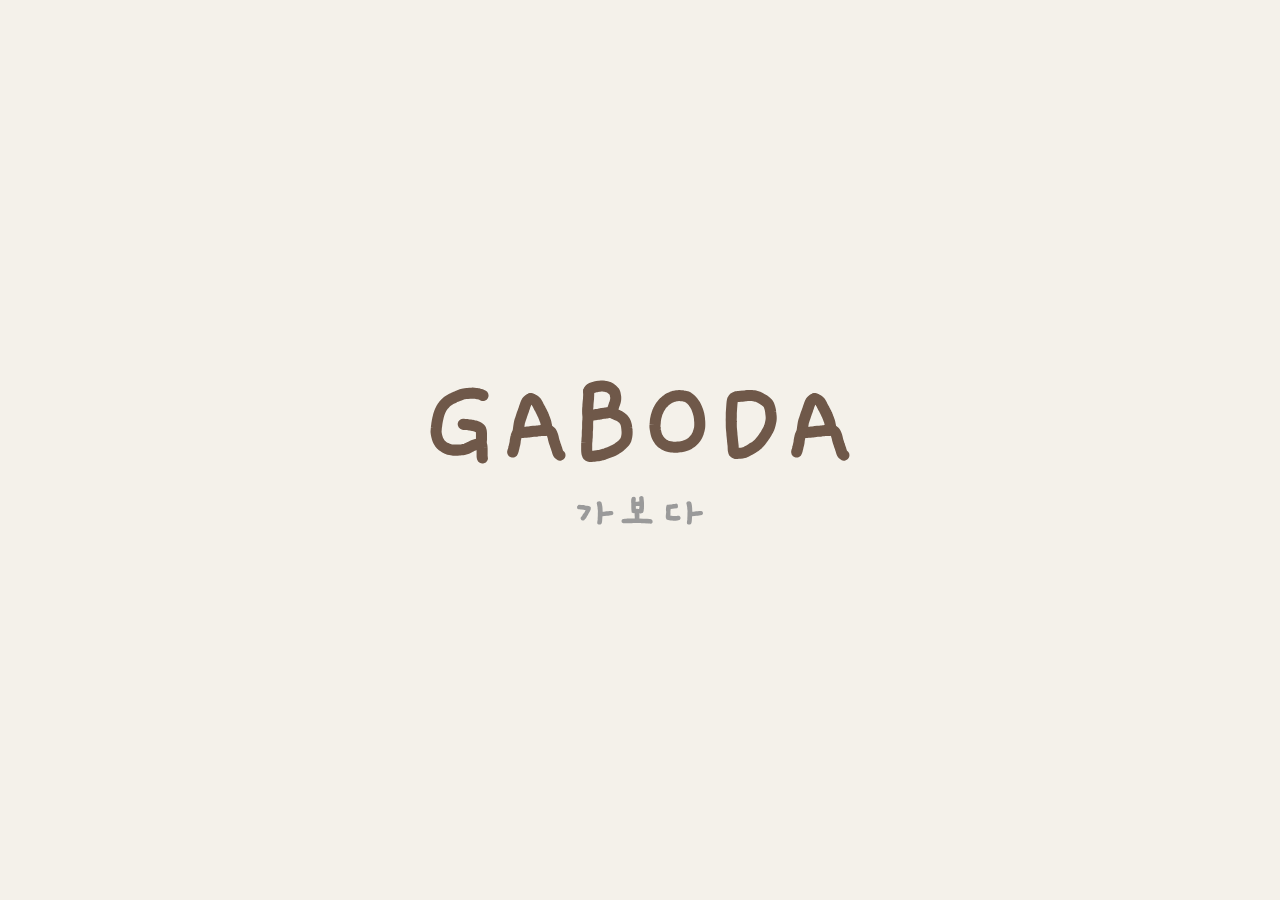
==== commit 2ad8b28f: "Add files via upload" ====
--- a/GABODA/index.html
+++ b/GABODA/index.html
@@ -158,6 +158,7 @@
 #menu{position:fixed;z-index:30;min-width:140px;padding:6px;border-radius:16px;background:var(--sheet);box-shadow:0 12px 40px var(--sh),0 0 0 1px var(--btn);transform-origin:top right;transform:scale(.9);opacity:0;visibility:hidden;transition:transform .25s cubic-bezier(.22,1,.36,1),opacity .2s ease,visibility 0s .25s}
 #menu.show{transform:none;opacity:1;visibility:visible;transition-delay:0s}
 #menu button{display:flex;align-items:center;gap:10px;width:100%;border:0;background:none;color:#ff6b6b;font:inherit;font-size:15px;padding:11px 12px;border-radius:10px;cursor:pointer}
+#menu button[data-act="edit"]{color:var(--text)}
 #menu button:hover{background:var(--btn)}
 #menu svg{width:18px;height:18px}
 #dlg,#prog,#settings{position:fixed;inset:0;z-index:35;display:grid;place-items:center;padding:24px;background:rgba(6,8,12,0);-webkit-backdrop-filter:blur(0);backdrop-filter:blur(0);visibility:hidden;transition:background-color .3s ease,-webkit-backdrop-filter .3s ease,backdrop-filter .3s ease,visibility 0s .3s}
@@ -183,7 +184,7 @@
 .shd{fill:#000;stroke:none;opacity:0;pointer-events:none;transition:opacity .3s ease}
 html.wk .lift,html.wk .picked{filter:none!important}
 #back.lock,#back.show.lock{opacity:0;pointer-events:none}
-#settings{z-index:32}
+#settings{z-index:32;padding-left:40px;padding-right:40px}
 #prog{z-index:36}
 #theme{position:relative;right:auto;top:auto;flex:none}
 @media (hover:hover){#gear:hover{transform:rotate(60deg)}}
@@ -197,6 +198,9 @@
 .srow{display:flex;align-items:center;justify-content:space-between;gap:12px;width:100%;box-sizing:border-box;margin-top:10px;padding:10px 14px;min-height:56px;border:0;border-radius:16px;background:var(--btn);color:var(--text);font:inherit;font-size:16px;text-align:left}
 button.srow{cursor:pointer}
 .srow svg.i{width:20px;height:20px;color:var(--muted);flex:none}
+.srow.sl{flex-wrap:wrap;row-gap:6px}
+.srow.sl b{font-weight:400;color:var(--muted);font-size:14px;font-variant-numeric:tabular-nums}
+.srow.sl input{width:100%;margin:2px 0 4px;accent-color:var(--hover);touch-action:pan-y}
 #settings .sinfo{white-space:pre-line;margin:14px 2px 0;font-size:12px;line-height:1.7;color:var(--muted)}
 .bar{height:6px;border-radius:3px;background:var(--btn);overflow:hidden;margin:0 0 18px}
 .bar i{display:block;height:100%;width:0;border-radius:3px;background:var(--hover);transition:width .25s ease}
@@ -286,13 +290,14 @@
 </button></div>
 <button type="button" class="srow" id="setExport"><span>백업 내보내기</span><svg class="i" viewBox="0 0 24 24" fill="none" stroke="currentColor" stroke-width="2" stroke-linecap="round" stroke-linejoin="round"><path d="M12 4v11M7 11l5 5 5-5M5 20h14"/></svg></button>
 <button type="button" class="srow" id="setImport"><span>백업 불러오기</span><svg class="i" viewBox="0 0 24 24" fill="none" stroke="currentColor" stroke-width="2" stroke-linecap="round" stroke-linejoin="round"><path d="M12 16V5M7 9l5-5 5 5M5 20h14"/></svg></button>
+<div class="srow sl"><span>지도 크기</span><b id="msVal">100%</b><input type="range" id="msRange" min="50" max="100" step="5" value="100" aria-label="지도 크기"></div>
 <button type="button" class="srow" id="setInstall"><span>앱 설치 방법</span><svg class="i" viewBox="0 0 24 24" fill="none" stroke="currentColor" stroke-width="2" stroke-linecap="round" stroke-linejoin="round"><rect x="4" y="4" width="16" height="16" rx="3"/><path d="M12 8v8M8 12h8"/></svg></button>
 <p class="sinfo" id="setInfo"></p>
 </div></div>
 <div id="prog" aria-hidden="true"><div class="card" role="dialog" aria-modal="true"><h3 id="pgTitle"></h3><p id="pgMsg"></p><div class="bar" hidden><i id="pgBar"></i></div><div class="btns" id="pgBtns"></div></div></div>
 <input type="file" id="fileImp" accept=".zip,application/zip,application/x-zip-compressed" hidden>
 <div id="toast" role="status"></div>
-<div id="menu" role="menu"><button type="button" data-act="del"><svg viewBox="0 0 24 24" fill="none" stroke="currentColor" stroke-width="2" stroke-linecap="round" stroke-linejoin="round"><path d="M4 7h16M10 11v6M14 11v6M6 7l1 12a2 2 0 002 2h6a2 2 0 002-2l1-12M9 7V4h6v3"/></svg>삭제</button></div>
+<div id="menu" role="menu"><button type="button" data-act="edit"><svg viewBox="0 0 24 24" fill="none" stroke="currentColor" stroke-width="2" stroke-linecap="round" stroke-linejoin="round"><path d="M12 20h9M16.5 3.5a2.1 2.1 0 013 3L7 19l-4 1 1-4 12.5-12.5z"/></svg>수정</button><button type="button" data-act="del"><svg viewBox="0 0 24 24" fill="none" stroke="currentColor" stroke-width="2" stroke-linecap="round" stroke-linejoin="round"><path d="M4 7h16M10 11v6M14 11v6M6 7l1 12a2 2 0 002 2h6a2 2 0 002-2l1-12M9 7V4h6v3"/></svg>삭제</button></div>
 <div id="dlg" aria-hidden="true"><div class="card" role="dialog" aria-modal="true"><h3 id="dTitle"></h3><p id="dMsg"></p><div class="btns"><button type="button" id="dNo">취소</button><button type="button" id="dYes" class="danger">삭제</button></div></div></div>
 <div id="viewer" aria-hidden="true"><button type="button" id="vdel" aria-label="사진 삭제"><svg viewBox="0 0 24 24" fill="none" stroke="currentColor" stroke-width="2" stroke-linecap="round" stroke-linejoin="round"><path d="M4 7h16M10 11v6M14 11v6M6 7l1 12a2 2 0 002 2h6a2 2 0 002-2l1-12M9 7V4h6v3"/></svg></button><p id="vcap"></p></div>
 <script>
@@ -335,7 +340,9 @@
   const sy=band/2+2;
   return{cx:(bb[0]+bb[2])/2,cy:(bb[1]+bb[3])/2+(H/2-sy)/s,w:W/s};
 }
-const target=()=>level===2?topFit(selC[4]):level?fit(D.prov[sel].bb,1.35):fit(D.all,1.06);
+let mapScale=1;try{const v=+localStorage.getItem('mapScale');if(v>=.5&&v<=1)mapScale=v}catch(e){}   // 대한민국 전체 지도 크기 (0.5~1)
+const allFit=()=>fit(D.all,1.06/mapScale);
+const target=()=>level===2?topFit(selC[4]):level?fit(D.prov[sel].bb,1.35):allFit();
 function layout(){sheet.style.setProperty('--sheet-top',(svg.getBoundingClientRect().top+(wide()?8:bandPx()+10))+'px')}
 const setBack=()=>{back.classList.toggle('lock',level===2&&view==='form');back.textContent=level===2?'‹ '+(view==='form'?'취소':view==='gallery'?selC[0]:D.prov[sel].s?'대한민국':D.prov[sel].n):'‹ 대한민국'};
 function apply(c,fin=true,asp){cam=c;const h=c.w/(asp||aspect());svg.setAttribute('viewBox',`${c.cx-c.w/2} ${c.cy-h/2} ${c.w} ${h}`);if(fin&&level!==2){const L=9*c.w/Math.max(svg.clientWidth,1);svg.style.setProperty('--lift',L+'px');wkParams(L)}}  // 매 프레임 갱신하면 전체 요소 스타일 재계산 → 끝날 때만
@@ -399,7 +406,7 @@
   if(!level)return;drop();const i=sel;level=0;sel=-1;
   svg.classList.remove('zoomed');provEls[i].classList.remove('sel');groups[i].classList.remove('on');chGroups[i].classList.remove('on');
   back.classList.remove('show');
-  flyTo(fit(D.all,1.06),900);refresh();
+  flyTo(allFit(),900);refresh();
 }
 
 /* ---------- 다크 모드 ---------- */
@@ -586,7 +593,7 @@
 /* ---------- 추가 폼 (기록 추가 / 사진 추가) ---------- */
 const $=id=>document.getElementById(id);
 const fTrip=$('fTrip'),fPhoto=$('fPhoto'),fbody=$('fbody'),saveBtn=$('saveBtn'),dStart=$('dStart'),dEnd=$('dEnd'),tSum=$('tSum'),tCount=$('tCount'),pCap=$('pCap'),pCount=$('pCount'),dropCover=$('dropCover'),dropPhoto=$('dropPhoto'),fileCover=$('fileCover'),filePhoto=$('filePhoto');
-let pending=null,saving=false;                          // pending: 방금 고른 사진 {url, blob}
+let pending=null,saving=false,editId=null;   // editId: 수정 중인 여행 id (없으면 새 기록)                          // pending: 방금 고른 사진 {url, blob}
 async function resize(file,max,q){   // 긴 변을 max px로 줄여 JPEG로 변환
   const bmp=await createImageBitmap(file),k=Math.min(1,max/Math.max(bmp.width,bmp.height)),c=document.createElement('canvas');
   c.width=Math.round(bmp.width*k);c.height=Math.round(bmp.height*k);c.getContext('2d').drawImage(bmp,0,0,c.width,c.height);
@@ -609,13 +616,18 @@
   drop.classList.add('busy');const r=await shrink(f);drop.classList.remove('busy');
   freePending();pending=r;dropSet(drop,r);validate();
 }
-function openForm(){
+function openForm(editTr){
   if(view!=='list'&&view!=='gallery')return;
   if(view==='gallery'&&curTrip.all)return;
   fKind=view==='list'?'trip':'photo';formFrom=view;view='form';freePending();
   [dStart,dEnd,tSum,pCap].forEach(i=>i.value='');dEnd.min='';tCount.textContent='0/60';pCount.textContent='0/40';dropReset(dropCover);dropReset(dropPhoto);
+  editId=editTr&&fKind==='trip'?editTr.id:null;
+  if(editId){   // 수정: 기존 내용을 채워서 열기
+    dStart.value=editTr.start;dEnd.value=editTr.end;dEnd.min=editTr.start;tSum.value=editTr.sm;tCount.textContent=editTr.sm.length+'/60';
+    if(editTr.own&&editTr.cover)dropSet(dropCover,{url:editTr.cover});   // 직접 고른 대표 이미지만 미리 보여 줌
+  }
   fTrip.hidden=fKind!=='trip';fPhoto.hidden=fKind!=='photo';fbody.scrollTop=0;
-  swap(sheetTitle,fKind==='trip'?'기록 추가':'사진 추가',fitTitle);swap(sheetSub,fKind==='trip'?selC[0]:fmtRange(curTrip));
+  swap(sheetTitle,fKind==='trip'?(editId?'기록 수정':'기록 추가'):'사진 추가',fitTitle);swap(sheetSub,fKind==='trip'?selC[0]:fmtRange(curTrip));
   validate();sheet.classList.add('frm');setBack();
 }
 function closeForm(){
@@ -629,6 +641,18 @@
   curTrips.push({id:rec.id,start:rec.start,end:rec.end,sm:rec.sm,cover,own:!!blob,n:0});sortTrips();
   listSub=subOf();view='list';sheet.classList.remove('frm');
   tripList.classList.add('re');renderList(rec.id);restoreHeader();setBack();
+  setTimeout(()=>{const n=tripList.querySelector('.new');if(n)sbody.scrollBy({top:n.getBoundingClientRect().top-sbody.getBoundingClientRect().top-12,behavior:'smooth'})},450);
+}
+async function saveTripEdit(){
+  const st=await ready,tr=curTrips.find(x=>x.id===editId),rec=await st.get('trips',editId);
+  if(!tr||!rec)throw new Error('missing');
+  rec.start=dStart.value;rec.end=dEnd.value;rec.sm=tSum.value.trim();
+  if(pending)rec.coverBlob=pending.blob;                          // 새 사진을 고른 경우에만 대표 이미지 교체
+  await st.put('trips',rec);                                       // ← 저장
+  tr.start=rec.start;tr.end=rec.end;tr.sm=rec.sm;
+  if(pending){tr.cover=pending.url;tr.own=true;listUrls.push(pending.url);pending=null}
+  sortTrips();listSub=subOf();view='list';sheet.classList.remove('frm');editId=null;
+  tripList.classList.add('re');renderList(rec.id);restoreHeader();setBack();toast('수정했어요');
   setTimeout(()=>{const n=tripList.querySelector('.new');if(n)sbody.scrollBy({top:n.getBoundingClientRect().top-sbody.getBoundingClientRect().top-12,behavior:'smooth'})},450);
 }
 async function savePhoto(){
@@ -646,11 +670,11 @@
 async function save(){
   if(saveBtn.disabled||view!=='form'||saving)return;
   saving=true;saveBtn.disabled=true;saveBtn.textContent='저장 중…';
-  try{await(fKind==='trip'?saveTrip():savePhoto())}
+  try{await(fKind==='trip'?(editId?saveTripEdit():saveTrip()):savePhoto())}
   catch(e){toast('저장하지 못했어요. 저장 공간을 확인해 주세요.');saveBtn.disabled=false}
   saving=false;saveBtn.textContent='저장';
 }
-addBtn.addEventListener('click',openForm);
+addBtn.addEventListener('click',()=>openForm());
 saveBtn.addEventListener('click',save);
 dropCover.addEventListener('click',()=>fileCover.click());dropPhoto.addEventListener('click',()=>filePhoto.click());
 fileCover.addEventListener('change',()=>pickFile(fileCover,dropCover));filePhoto.addEventListener('change',()=>pickFile(filePhoto,dropPhoto));
@@ -714,12 +738,13 @@
 function openMenu(btn){
   const r=btn.getBoundingClientRect();menuId=btn.closest('.item').dataset.id;menuBtn=btn;
   menuEl.style.left='auto';menuEl.style.right=Math.max(8,innerWidth-r.right)+'px';
-  if(r.bottom+80>innerHeight){menuEl.style.top='auto';menuEl.style.bottom=(innerHeight-r.top+6)+'px';menuEl.style.transformOrigin='bottom right'}
+  if(r.bottom+130>innerHeight){menuEl.style.top='auto';menuEl.style.bottom=(innerHeight-r.top+6)+'px';menuEl.style.transformOrigin='bottom right'}
   else{menuEl.style.bottom='auto';menuEl.style.top=(r.bottom+6)+'px';menuEl.style.transformOrigin='top right'}
   menuEl.classList.add('show');menuOpen=true;
 }
 function closeMenu(){menuEl.classList.remove('show');menuOpen=false;menuBtn=null}
-menuEl.addEventListener('click',e=>{if(e.target.closest('[data-act="del"]')){const id=menuId;closeMenu();deleteTrip(id)}});
+menuEl.addEventListener('click',e=>{const b=e.target.closest('[data-act]');if(!b)return;const id=menuId;closeMenu();b.dataset.act==='del'?deleteTrip(id):editTrip(id)});
+function editTrip(id){const tr=curTrips.find(x=>x.id===id);if(tr)openForm(tr)}   // 기록 추가 창을 '수정' 모드로 열기
 document.addEventListener('click',e=>{if(menuOpen&&!e.target.closest('#menu'))closeMenu()});
 sbody.addEventListener('scroll',()=>{if(menuOpen)closeMenu()});
 async function deleteTrip(id){
@@ -988,6 +1013,14 @@
 addEventListener('keydown',e=>{if(e.key==='Escape'){if(dlgCancel)dlgCancel();else if($('prog').classList.contains('show'))return;else if(settingsOpen)closeSettings();else if(menuOpen)closeMenu();else if(vState==='open')closeViewer();else goBack()}});
 new ResizeObserver(()=>{cancelAnimationFrame(raf);apply(target());layout();fitDates();fitTitle();closeViewer(true)}).observe(svg);
 apply(target());refresh();
+(function(){   // 설정 > 지도 크기 슬라이더
+  const r=$('msRange'),v=$('msVal');r.value=Math.round(mapScale*100);v.textContent=r.value+'%';
+  r.addEventListener('input',()=>{
+    mapScale=r.value/100;v.textContent=r.value+'%';
+    try{localStorage.setItem('mapScale',mapScale)}catch(e){}
+    if(level===0){cancelAnimationFrame(raf);apply(allFit())}   // 전체 지도를 보고 있으면 바로 반영
+  });
+})();
 
 /* ---------- 시작 화면: GABODA / 가보다가 써지는 애니메이션 → 지도 ---------- */
 (function(){
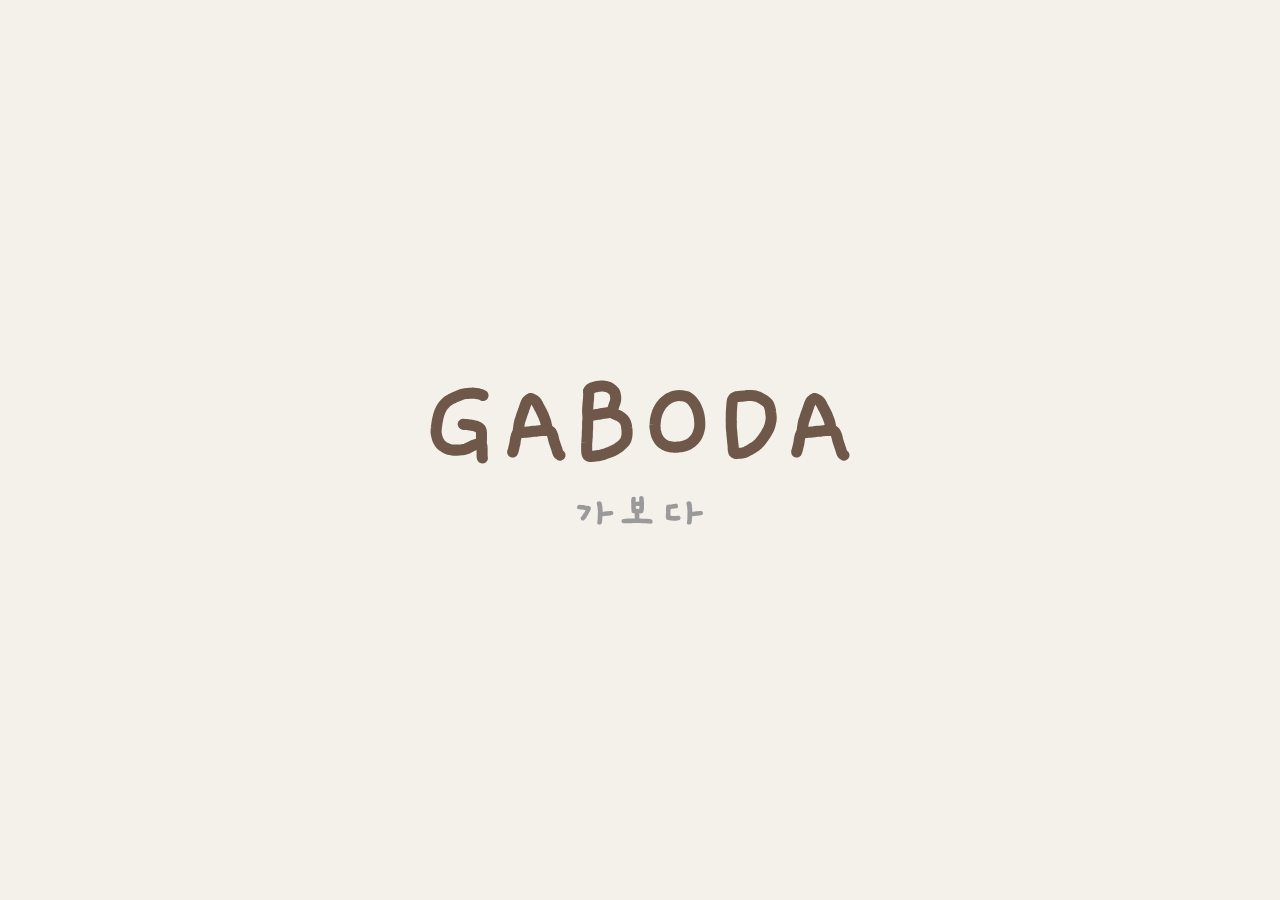
==== commit 040f0032: "Add files via upload" ====
--- a/GABODA/index.html
+++ b/GABODA/index.html
@@ -102,10 +102,12 @@
 .ph svg{width:32%;height:32%}
 #sheet.gal .ph{animation:pop .5s cubic-bezier(.22,1,.36,1) backwards;animation-delay:calc(.3s + min(var(--i),14) * 35ms)}
 @keyframes pop{from{opacity:0;transform:scale(.9)}}
-#viewer{position:fixed;inset:0;z-index:20;visibility:hidden;cursor:default;background:rgba(6,8,12,0);-webkit-backdrop-filter:blur(0);backdrop-filter:blur(0);transition:background-color .45s ease,-webkit-backdrop-filter .45s ease,backdrop-filter .45s ease,visibility 0s .5s}
+#viewer{touch-action:none;-webkit-user-select:none;user-select:none;position:fixed;inset:0;z-index:20;visibility:hidden;cursor:default;background:rgba(6,8,12,0);-webkit-backdrop-filter:blur(0);backdrop-filter:blur(0);transition:background-color .45s ease,-webkit-backdrop-filter .45s ease,backdrop-filter .45s ease,visibility 0s .5s}
 #viewer.show{visibility:visible;background:rgba(6,8,12,.66);-webkit-backdrop-filter:blur(16px);backdrop-filter:blur(16px);transition:background-color .45s ease,-webkit-backdrop-filter .45s ease,backdrop-filter .45s ease,visibility 0s 0s}
 .vph{position:fixed;margin:0;overflow:hidden;aspect-ratio:auto}
-#vcap{position:fixed;margin:0;color:#fff;font-size:16px;line-height:1.5;text-align:center;opacity:0;transform:translateY(10px);transition:opacity .2s ease,transform .45s cubic-bezier(.22,1,.36,1)}
+#viewer .vph{position:fixed}
+#vcap,.vcap2{position:fixed;margin:0;color:#fff;font-size:16px;line-height:1.5;text-align:center;opacity:0;transform:translateY(10px);transition:opacity .2s ease,transform .45s cubic-bezier(.22,1,.36,1)}
+#viewer .vcap2{opacity:0;transition:none;pointer-events:none}
 #viewer.show #vcap{opacity:1;transform:none;transition:opacity .35s ease .3s,transform .5s cubic-bezier(.22,1,.36,1) .3s}
 .ph{cursor:pointer}
 [hidden]{display:none!important}
@@ -688,7 +690,7 @@
 /* ---------- 사진 크게 보기 (확대 + 배경 블러) ---------- */
 const viewer=document.getElementById('viewer'),vcap=document.getElementById('vcap');
 const SH0='0 0 0 rgba(0,0,0,0)',SH1='0 24px 60px rgba(0,0,0,.5)',EASE='cubic-bezier(.22,1,.36,1)';
-let vState='idle',vTile=null,vPh=null,vFull=null;
+let vState='idle',vTile=null,vPh=null,vFull=null,vReady=0;
 async function loadFull(tile,ph){   // 확대되는 동안 본 사진을 불러와서 교체 (처음엔 작은 사진)
   const id=tile.dataset.id;if(!id)return;
   try{
@@ -707,11 +709,12 @@
   Object.assign(vPh.style,{left:left+'px',top:top+'px',width:size+'px',height:size+'px',borderRadius:'0px',boxShadow:SH1});   // 큰 사진은 모서리 각지게
   viewer.appendChild(vPh);
   vcap.textContent=tile.dataset.cap;Object.assign(vcap.style,{left:left+'px',top:(top+size+16)+'px',width:size+'px'});
-  tile.style.visibility='hidden';viewer.classList.add('show');
+  tile.style.visibility='hidden';viewer.classList.add('show');vReady=performance.now()+(reduce?0:450);
   vPh.animate([frame(r,rad0,SH0),frame({left,top,width:size,height:size},'0px',SH1)],{duration:reduce?0:560,easing:EASE});
   loadFull(tile,vPh);
 }
 function closeViewer(instant){
+  if(instant&&vState==='nav'&&vFinish)vFinish();
   if(vState!=='open')return;vState='closing';
   const tile=vTile,ph=vPh,from=ph.getBoundingClientRect();
   viewer.classList.remove('show');
@@ -721,7 +724,102 @@
   ph.animate([frame(from,'0px',SH1),frame(r,rad,SH0)],{duration:460,easing:EASE,fill:'forwards'}).onfinish=done;
 }
 ggrid.addEventListener('click',e=>{const p=e.target.closest('.ph');if(p)openViewer(p)});
-viewer.addEventListener('click',()=>closeViewer());
+viewer.addEventListener('click',()=>{if(vDragged){vDragged=false;return}closeViewer()});
+
+/* ---------- 사진 좌우로 넘기기 (스와이프 / 마우스 드래그 / 가로 스크롤 / 방향키) ---------- */
+let vDrag=null,vNbr=null,vNbrDir=0,vDragged=false,vFinish=null,vD=0,wheelLock=0;
+const tilesNow=()=>[...ggrid.querySelectorAll('.ph[data-id]')];
+function mkNbr(dir){   // dir: +1 다음 사진, -1 이전 사진
+  vNbrDir=dir;
+  const ts=tilesNow(),t=ts[ts.indexOf(vTile)+dir];if(!t)return false;
+  const ph=document.createElement('div');ph.className='ph vph';ph.style.background=t.style.background;ph.innerHTML=t.innerHTML;
+  Object.assign(ph.style,{left:vPh.style.left,top:vPh.style.top,width:vPh.style.width,height:vPh.style.height,borderRadius:'0px',boxShadow:SH1,opacity:0});
+  viewer.appendChild(ph);
+  const cap=document.createElement('p');cap.className='vcap2';cap.textContent=t.dataset.cap;
+  Object.assign(cap.style,{left:vcap.style.left,top:vcap.style.top,width:vcap.style.width});
+  viewer.appendChild(cap);
+  t.style.visibility='hidden';vNbr={ph,cap,tile:t};return true;
+}
+function dropNbr(){if(vNbr){vNbr.ph.remove();vNbr.cap.remove();vNbr.tile.style.visibility='';vNbr=null}vNbrDir=0}
+function setPos(dx){
+  const dir=dx<0?1:-1;
+  if(vNbrDir!==dir){dropNbr();mkNbr(dir)}
+  const has=!!vNbr,x=has?dx:dx*.3,t=has?Math.min(1,Math.abs(dx)/vD):0;
+  vPh.style.transform=`translateX(${x}px)`;vPh.style.opacity=1-t;
+  vcap.style.transform=`translateX(${x}px)`;vcap.style.opacity=1-t;
+  if(has){const nx=x+dir*vD;
+    vNbr.ph.style.transform=`translateX(${nx}px)`;vNbr.ph.style.opacity=t;
+    vNbr.cap.style.transform=`translateX(${nx}px)`;vNbr.cap.style.opacity=t}
+}
+const slide=(el,x0,o0,x1,o1,d)=>{
+  el.style.transform=`translateX(${x1}px)`;el.style.opacity=o1;
+  return el.animate([{transform:`translateX(${x0}px)`,opacity:o0},{transform:`translateX(${x1}px)`,opacity:o1}],{duration:d,easing:EASE});
+};
+function keepVisible(tile){   // 넘긴 사진이 갤러리에서 화면 밖이면, 닫을 때 자리를 찾아갈 수 있도록 스크롤
+  const g=gbody.getBoundingClientRect(),r=tile.getBoundingClientRect();
+  if(r.top<g.top+8||r.bottom>g.bottom-8)gbody.scrollTop+=(r.top+r.height/2)-(g.top+g.height/2);
+}
+function settle(commit,dx){
+  const dir=vNbrDir,has=!!vNbr,x0=has?dx:dx*.3,t0=has?Math.min(1,Math.abs(dx)/vD):0,d=reduce?0:360;
+  const xc=commit?-dir*vD:0,oc=commit?0:1;
+  vState='nav';vcap.style.transition='none';
+  const anims=[slide(vPh,x0,1-t0,xc,oc,d),slide(vcap,x0,1-t0,xc,oc,d)];
+  if(has){anims.push(slide(vNbr.ph,x0+dir*vD,t0,commit?0:dir*vD,commit?1:0,d),slide(vNbr.cap,x0+dir*vD,t0,commit?0:dir*vD,commit?1:0,d))}
+  const fin=()=>{
+    if(vFinish!==fin)return;vFinish=null;
+    if(commit&&has){
+      vPh.remove();vTile.style.visibility='';
+      vPh=vNbr.ph;vTile=vNbr.tile;vNbr.cap.remove();vNbr=null;vNbrDir=0;
+      vcap.textContent=vTile.dataset.cap;
+      if(vFull){URL.revokeObjectURL(vFull);vFull=null}
+      loadFull(vTile,vPh);keepVisible(vTile);
+    }else dropNbr();
+    vPh.style.transform='';vPh.style.opacity='';
+    vcap.style.transform='';vcap.style.opacity='';void vcap.offsetWidth;vcap.style.transition='';
+    vState='open';
+  };
+  vFinish=fin;
+  Promise.allSettled(anims.map(a=>a.finished)).then(fin);
+}
+function goPhoto(dir){   // 방향키 / 가로 스크롤로 넘기기
+  if(vState!=='open'||vDrag)return;
+  vD=parseFloat(vPh.style.width)+32;
+  if(!mkNbr(dir)){vNbrDir=0;return}
+  settle(true,0);
+}
+viewer.addEventListener('pointerdown',e=>{
+  if(vState!=='open'||vDrag||e.button>0||e.target.closest('#vdel')||performance.now()<vReady)return;
+  vDragged=false;vD=parseFloat(vPh.style.width)+32;
+  vDrag={id:e.pointerId,x:e.clientX,lx:e.clientX,lt:performance.now(),vx:0,dx:0,on:false};
+});
+viewer.addEventListener('pointermove',e=>{
+  if(!vDrag||e.pointerId!==vDrag.id||vState!=='open')return;
+  const dx=e.clientX-vDrag.x;
+  if(!vDrag.on){
+    if(Math.abs(dx)<8)return;
+    vDrag.on=true;vDragged=true;vcap.style.transition='none';
+    try{viewer.setPointerCapture(e.pointerId)}catch(_){}
+  }
+  const now=performance.now();if(now>vDrag.lt){vDrag.vx=(e.clientX-vDrag.lx)/(now-vDrag.lt);vDrag.lx=e.clientX;vDrag.lt=now}
+  vDrag.dx=dx;setPos(dx);
+});
+const endDrag=(e,cancel)=>{
+  if(!vDrag||e.pointerId!==vDrag.id)return;
+  const d=vDrag;vDrag=null;if(!d.on)return;
+  const flick=Math.abs(d.vx)>.4&&Math.sign(d.vx)===Math.sign(d.dx)&&Math.abs(d.dx)>16;
+  settle(!cancel&&!!vNbr&&(Math.abs(d.dx)>(vD-32)*.22||flick),d.dx);
+};
+viewer.addEventListener('pointerup',e=>endDrag(e,false));
+viewer.addEventListener('pointercancel',e=>endDrag(e,true));
+viewer.addEventListener('wheel',e=>{
+  if(Math.abs(e.deltaX)<=Math.abs(e.deltaY)||Math.abs(e.deltaX)<12)return;
+  e.preventDefault();
+  const now=performance.now(),locked=now<wheelLock;wheelLock=now+160;   // 관성 스크롤은 한 번만 반응
+  if(!locked)goPhoto(e.deltaX>0?1:-1);
+},{passive:false});
+addEventListener('keydown',e=>{
+  if((e.key==='ArrowLeft'||e.key==='ArrowRight')&&vState==='open'&&!dlgCancel){e.preventDefault();goPhoto(e.key==='ArrowRight'?1:-1)}
+});
 
 /* ---------- 삭제 (모두 확인 창을 거친 뒤 바로 삭제) ---------- */
 let dlgCancel=null,menuOpen=false,menuId=null,menuBtn=null;
